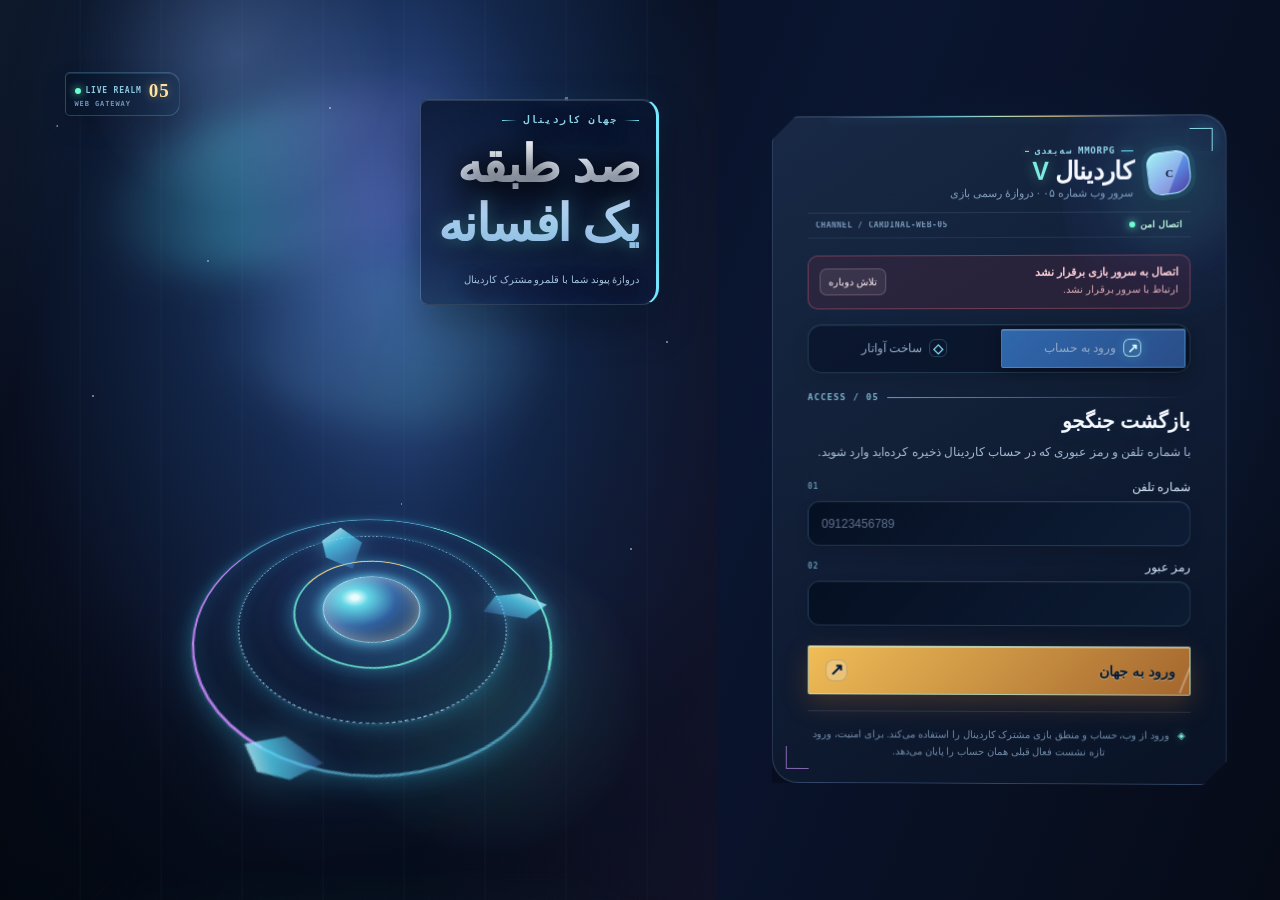
==== index.html @ d8f0a6a4 "Discarding is safe-zone only again; anime specular pass Behaviour, lib/Game.php: - dropItem(), dropM" ====
<!doctype html>
<html lang="fa" dir="rtl">
  <head>
    <meta charset="UTF-8" />
    <meta name="viewport" content="width=device-width, initial-scale=1, viewport-fit=cover" />
    <meta name="theme-color" content="#071426" />
    <meta http-equiv="Cache-Control" content="no-store, max-age=0, must-revalidate" />
    <meta http-equiv="Pragma" content="no-cache" />
    <meta name="description" content="نسخه وب سه‌بعدی کاردینال — سرور ۵" />
    <title>کاردینال | سرور ۵</title>
    <style>
      html, body, #root { width: 100%; min-height: 100%; margin: 0; }
      body { background: #060d1b; color: #eaf3ff; font-family: Tahoma, "Segoe UI", Arial, sans-serif; }
      .startup { position: relative; min-height: 100vh; display: grid; place-items: center; padding: 24px; box-sizing: border-box; overflow: hidden; background: radial-gradient(ellipse at 50% 30%, #22437c 0, #101f39 38%, #060d1b 78%); text-align: center; }
      .startup:before { content: ""; position: absolute; inset: -20%; background: radial-gradient(1px 1px at 12% 18%, #fff 99%, transparent), radial-gradient(1.5px 1.5px at 34% 32%, #d3deff 99%, transparent), radial-gradient(1px 1px at 58% 14%, #fff 99%, transparent), radial-gradient(2px 2px at 77% 24%, #dbe7ff 99%, transparent), radial-gradient(1px 1px at 88% 58%, #fff 99%, transparent), radial-gradient(1px 1px at 22% 66%, #fff 99%, transparent); opacity: .55; animation: startup-drift 22s ease-in-out infinite alternate; }
      .startup__card { position: relative; width: min(390px, 100%); padding: 32px 24px 26px; border: 1px solid rgba(150, 205, 255, .22); border-radius: 22px; background: linear-gradient(148deg, rgba(21, 39, 70, .88), rgba(9, 19, 37, .92)); box-shadow: 0 24px 60px rgba(0, 0, 0, .45), inset 0 1px rgba(255, 255, 255, .07); overflow: hidden; -webkit-backdrop-filter: blur(16px); backdrop-filter: blur(16px); }
      .startup__aura { position: absolute; inset: -60% -30% auto; height: 180px; background: radial-gradient(ellipse at 50% 0, rgba(111, 214, 255, .3), transparent 62%); pointer-events: none; }
      .startup__mark { position: relative; display: grid; width: 52px; height: 52px; place-items: center; margin: 0 auto 16px; border: 1px solid #f6d171; border-radius: 14px 14px 21px 14px; background: linear-gradient(135deg, #ffe6a4, #f6c568 42%, #a66b2c); color: #162035; font: bold 33px Georgia, serif; transform: rotate(-7deg); box-shadow: 0 0 26px rgba(246, 197, 104, .3), inset 0 1px rgba(255, 255, 255, .5); }
      .startup h1 { position: relative; margin: 0 0 8px; font-size: 23px; }
      .startup p { position: relative; margin: 0; color: #bdcde5; font-size: 13px; line-height: 1.9; }
      .startup small { position: relative; display: block; margin-top: 14px; color: #8394af; font-size: 11px; }
      .startup__retry { position: relative; display: inline-block; margin-top: 14px; padding: 8px 12px; border: 1px solid rgba(246, 209, 113, .42); border-radius: 9px; color: #ffe1a0; font: 700 11px Tahoma, "Segoe UI", Arial, sans-serif; text-decoration: none; }
      .startup__retry:hover { background: rgba(246, 197, 104, .13); }
      .startup__bar { position: relative; width: 178px; height: 3px; margin: 18px auto 0; border-radius: 99px; overflow: hidden; background: rgba(150, 205, 255, .14); }
      .startup__bar i { position: absolute; top: 0; bottom: 0; width: 42%; border-radius: inherit; background: linear-gradient(90deg, transparent, #6fd6ff, #f6c568, transparent); animation: startup-scan 1.5s ease-in-out infinite; }
      .startup__spin { width: 20px; height: 20px; margin: 16px auto 0; border: 2px solid rgba(255,255,255,.23); border-top-color: #f6d171; border-radius: 50%; animation: spin .8s linear infinite; }
      @keyframes spin { to { transform: rotate(360deg); } }
      @keyframes startup-scan { 0% { left: -45%; } 100% { left: 103%; } }
      @keyframes startup-drift { to { transform: translate3d(1.5%, -1.5%, 0) scale(1.05); } }
      @media (prefers-reduced-motion: reduce) { .startup:before, .startup__bar i { animation: none; } .startup__bar i { left: 0; width: 100%; } }
    </style>
    <script type="module" crossorigin src="./assets/index-KzRqBiO_.js"></script>
    <link rel="stylesheet" crossorigin href="./assets/index-nfuP9uMI.css">
    <script type="module">import.meta.url;import("_").catch(()=>1);(async function*(){})().next();if(location.protocol!="file:"){window.__vite_is_modern_browser=true}</script>
    <script type="module">!function(){if(window.__vite_is_modern_browser)return;console.warn("vite: loading legacy chunks, syntax error above and the same error below should be ignored");var e=document.getElementById("vite-legacy-polyfill"),n=document.createElement("script");n.src=e.src,n.onload=function(){System.import(document.getElementById('vite-legacy-entry').getAttribute('data-src'))},document.body.appendChild(n)}();</script>
  </head>
  <body>
    <div id="root">
      <main class="startup" aria-live="polite">
        <section class="startup__card">
          <div class="startup__aura" aria-hidden="true"></div>
          <div class="startup__mark">C</div>
          <h1>کاردینال · سرور ۵</h1>
          <p>در حال آماده‌سازی دروازه‌های جهان کاردینال…</p>
          <div class="startup__bar" aria-hidden="true"><i></i></div>
          <small id="startup-status">در حال بارگذاری رابط بازی…</small>
          <a class="startup__retry" href="./?reload=1">بارگذاری دوباره</a>
        </section>
      </main>
    </div>
    <noscript>
      <main class="startup"><section class="startup__card"><div class="startup__mark">C</div><h1>جاوااسکریپت غیرفعال است</h1><p>برای اجرای نسخه وب کاردینال، جاوااسکریپت مرورگر را فعال کنید.</p></section></main>
    </noscript>
    <script>
      // This stays independent of the React bundle. If a host/browser cache
      // points at a removed hashed asset, first try the release's stable
      // recovery entry. This avoids leaving the player on an endless startup
      // screen when a host has an incomplete/old hashed-asset cache.
      window.setTimeout(function () {
        var root = document.getElementById('root');
        var status = document.getElementById('startup-status');
        if (!root || !root.querySelector('.startup') || window.__cardinalRecoveryStarted) return;
        window.__cardinalRecoveryStarted = true;
        if (status) status.textContent = 'در حال بازیابی رابط بازی…';
        var recoveryVersion = Date.now();
        var recoveryCss = document.createElement('link');
        recoveryCss.rel = 'stylesheet';
        recoveryCss.href = './assets/cardinal-current.css?recovery=' + recoveryVersion;
        document.head.appendChild(recoveryCss);
        var recovery = document.createElement('script');
        recovery.type = 'module';
        recovery.src = './assets/cardinal-current-main.js?recovery=' + recoveryVersion;
        recovery.onerror = function () {
          if (status) status.textContent = 'رابط بازی بارگذاری نشد؛ پوشه assets و فایل .htaccess را با نسخه جدید جایگزین کنید.';
        };
        document.head.appendChild(recovery);
      }, 10000);
    </script>
    <script nomodule>!function(){var e=document,t=e.createElement("script");if(!("noModule"in t)&&"onbeforeload"in t){var n=!1;e.addEventListener("beforeload",(function(e){if(e.target===t)n=!0;else if(!e.target.hasAttribute("nomodule")||!n)return;e.preventDefault()}),!0),t.type="module",t.src=".",e.head.appendChild(t),t.remove()}}();</script>
    <script nomodule crossorigin id="vite-legacy-polyfill" src="./assets/polyfills-legacy-CkLuAc6e.js"></script>
    <script nomodule crossorigin id="vite-legacy-entry" data-src="./assets/index-legacy-4Cpk9NgT.js">System.import(document.getElementById('vite-legacy-entry').getAttribute('data-src'))</script>
  </body>
</html>
---- assets/index-nfuP9uMI.css ----
:root{color-scheme:dark;--ink: #eef4ff;--muted: #96a4bd;--faint: #64728d;--night: #080f1f;--navy: #101b2e;--panel: rgba(14, 25, 44, .93);--panel-solid: #111f36;--line: rgba(175, 201, 240, .13);--line-strong: rgba(184, 209, 255, .25);--gold: #f6c568;--gold-2: #ffdf94;--cyan: #77cdf9;--blue: #4686e8;--red: #fb7185;--green: #54dba8;--shadow: 0 25px 55px rgba(0, 0, 0, .38);font-family:Tahoma,Segoe UI,Arial,sans-serif}*{box-sizing:border-box}html,body,#root{width:100%;min-width:320px;min-height:100%;margin:0}body{min-height:100vh;background:var(--night);color:var(--ink);overflow:hidden}button,input{font:inherit}button{cursor:pointer;border:0;color:inherit}button:disabled{cursor:wait;opacity:.58}input{min-width:0;border:1px solid var(--line);border-radius:11px;background:rgba(1,7,18,.55);color:var(--ink);outline:none;padding:12px 13px;transition:border-color .2s,box-shadow .2s}input:focus{border-color:rgba(119,205,249,.8);box-shadow:0 0 0 3px rgba(66,145,238,.13)}input::placeholder{color:#61708b}::-webkit-scrollbar{width:8px;height:8px}::-webkit-scrollbar-track{background:rgba(0,0,0,.15)}::-webkit-scrollbar-thumb{border-radius:99px;background:rgba(188,207,242,.26)}.boot-screen{min-height:100vh;display:flex;align-items:center;justify-content:center;gap:14px;background:radial-gradient(circle at 50% 38%,#182d51 0,#0a1224 39%,#050a13);color:var(--muted)}.boot-screen .logo-mark{width:52px;height:52px}.spinner{display:inline-block;width:19px;height:19px;border:2px solid rgba(255,255,255,.24);border-top-color:var(--gold);border-radius:50%;animation:rotate .75s linear infinite;vertical-align:-4px}@keyframes rotate{to{transform:rotate(360deg)}}.auth-screen{min-height:100vh;display:grid;grid-template-columns:minmax(0,1.12fr) minmax(405px,.88fr);direction:ltr;background:#070e1d}.auth-world{overflow:hidden;position:relative;min-height:100vh;background:radial-gradient(ellipse at 56% 29%,#304e8a,#14294e 30%,#080f20 70%,#050911)}.auth-world:before{content:"";position:absolute;top:0;right:0;bottom:0;left:0;background:linear-gradient(90deg,transparent 51%,rgba(4,8,20,.22) 100%),linear-gradient(0deg,#070c18 0%,transparent 40%)}.auth-world__stars{position:absolute;top:0;right:0;bottom:0;left:0;opacity:.75;background-image:radial-gradient(1px 1px at 8% 14%,#fff 99%,transparent),radial-gradient(1.5px 1.5px at 29% 29%,#d3deff 99%,transparent),radial-gradient(1px 1px at 46% 12%,#fff 99%,transparent),radial-gradient(1px 1px at 63% 19%,#fff 99%,transparent),radial-gradient(2px 2px at 79% 11%,#dbe7ff 99%,transparent),radial-gradient(1px 1px at 93% 38%,#fff 99%,transparent),radial-gradient(1px 1px at 13% 44%,#fff 99%,transparent),radial-gradient(1px 1px at 88% 61%,#fff 99%,transparent),radial-gradient(1px 1px at 56% 56%,#fff 99%,transparent)}.auth-world__orb{position:absolute;border-radius:50%;filter:blur(2px);mix-blend-mode:screen;animation:drift 9s ease-in-out infinite alternate}.auth-world__orb--one{width:340px;height:340px;top:-115px;left:9%;background:radial-gradient(circle,rgba(139,180,255,.38),transparent 65%)}.auth-world__orb--two{width:330px;height:330px;bottom:4%;right:9%;background:radial-gradient(circle,rgba(85,234,194,.18),transparent 67%);animation-delay:-4s}@keyframes drift{to{transform:translate(24px,19px) scale(1.07)}}.auth-castle{position:absolute;width:min(700px,83%);height:390px;bottom:7%;left:50%;transform:translate(-50%);filter:drop-shadow(0 20px 32px rgba(0,0,0,.65))}.castle-wall{position:absolute;bottom:0;left:7%;width:86%;height:35%;border-radius:20px 20px 1px 1px;background:repeating-linear-gradient(90deg,#283b5e 0,#283b5e 44px,#1f3154 44px,#1f3154 47px),linear-gradient(#314768,#182844);clip-path:polygon(0 20%,7% 20%,7% 0,14% 0,14% 20%,28% 20%,28% 0,35% 0,35% 20%,48% 20%,48% 0,55% 0,55% 20%,69% 20%,69% 0,76% 0,76% 20%,91% 20%,91% 0,98% 0,98% 20%,100% 20%,100% 100%,0 100%)}.castle-wall:after{content:"";position:absolute;bottom:0;left:42%;width:16%;height:73%;border-radius:68px 68px 0 0;background:linear-gradient(90deg,#131f35,#40506d,#16253c);box-shadow:0 0 25px rgba(255,210,105,.22) inset}.castle-tower{position:absolute;bottom:21%;width:15%;background:linear-gradient(90deg,#1a2b48,#405474 52%,#172641)}.castle-tower:before{content:"";position:absolute;top:-80px;left:-18%;width:136%;height:106px;background:linear-gradient(120deg,transparent 50%,#1c2943 51%);clip-path:polygon(50% 0,100% 80%,100% 100%,0 100%,0 80%)}.castle-tower--left{left:0;height:51%}.castle-tower--right{right:0;height:56%}.castle-tower--main{width:24%;left:38%;height:75%;z-index:2}.castle-tower--main:before{top:-115px;height:140px}.auth-world__caption{direction:rtl;position:absolute;right:10%;top:12%;display:flex;flex-direction:column;gap:8px;text-shadow:0 4px 20px #000}.auth-world__caption span{color:#a9bce2;font-size:13px;letter-spacing:1px}.auth-world__caption strong{font-size:clamp(32px,4vw,58px);line-height:1.15;letter-spacing:-1.5px}.auth-card{direction:rtl;position:relative;align-self:center;justify-self:center;width:min(455px,calc(100% - 50px));max-height:calc(100vh - 42px);overflow:auto;padding:31px 35px 23px;border:1px solid rgba(181,205,251,.16);border-radius:26px;background:linear-gradient(145deg,rgba(23,37,63,.98),rgba(10,20,39,.99));box-shadow:-24px 26px 65px rgba(0,0,0,.32),inset 0 1px rgba(255,255,255,.06)}.auth-brand{display:flex;align-items:center;gap:14px;margin-bottom:23px}.logo-mark{flex:0 0 auto;display:grid;place-items:center;width:43px;height:43px;border:1px solid rgba(255,221,143,.66);border-radius:13px 13px 18px;background:linear-gradient(135deg,#f7d275,#a66d2c);box-shadow:0 0 0 4px rgba(246,197,104,.09),0 8px 22px rgba(0,0,0,.28);transform:rotate(-7deg)}.logo-mark span{font-family:Georgia,serif;font-size:30px;font-weight:700;color:#20233a;transform:rotate(7deg)}.auth-brand span,.auth-brand small{display:block;color:var(--muted);font-size:11px}.auth-brand h1{margin:1px 0;font-size:25px;letter-spacing:-.7px}.auth-brand h1 em{color:var(--gold);font-style:normal}.connection-banner{display:flex;align-items:center;justify-content:space-between;gap:10px;margin:0 0 15px;padding:10px 11px;border:1px solid rgba(251,113,133,.34);border-radius:10px;background:rgba(153,47,66,.16);color:#ffd1d9}.connection-banner strong,.connection-banner span{display:block}.connection-banner strong{margin-bottom:3px;font-size:11px}.connection-banner span{color:#e3afba;font-size:10px;line-height:1.55}.connection-banner button{flex:0 0 auto;padding:7px 8px;border:1px solid rgba(255,209,218,.23);border-radius:7px;background:rgba(255,255,255,.07);color:#fff0f3;font-size:10px}.preview-banner{margin:0 0 20px;padding:10px 12px;border:1px solid rgba(119,205,249,.25);border-radius:10px;background:rgba(54,145,205,.1);color:#b3dfff;font-size:12px;line-height:1.65}.auth-tabs{display:grid;grid-template-columns:1fr 1fr;gap:4px;padding:4px;margin-bottom:23px;border:1px solid var(--line);border-radius:12px;background:rgba(0,0,0,.16)}.auth-tab{padding:9px;border-radius:8px;background:transparent;color:var(--muted);font-size:13px;transition:.2s}.auth-tab--active{color:#fff;background:linear-gradient(135deg,#285b9b,#294a83);box-shadow:0 3px 12px rgba(0,0,0,.28)}.auth-form{display:flex;flex-direction:column;gap:13px}.auth-form h2{margin:0 0 -5px;font-size:20px}.auth-form>p{margin:0 0 3px;color:var(--muted);font-size:12px;line-height:1.8}.auth-form label,.stack-form label,.sheet label{display:flex;flex-direction:column;gap:7px;color:#cdd7eb;font-size:12px}.auth-form label small{color:var(--faint)}.choice-label{margin-bottom:-7px;color:#cdd7eb;font-size:12px}.segmented{display:grid;grid-template-columns:1fr 1fr;gap:7px}.segmented button{padding:10px;border:1px solid var(--line);border-radius:10px;background:rgba(5,12,27,.45);color:var(--muted);font-size:12px}.segmented button.selected{border-color:rgba(246,197,104,.68);background:rgba(246,197,104,.11);color:var(--gold-2)}.class-choices{display:grid;grid-template-columns:repeat(5,1fr);gap:7px}.class-choice{display:flex;min-height:63px;flex-direction:column;align-items:center;justify-content:center;gap:4px;border:1px solid var(--line);border-radius:11px;background:rgba(5,12,27,.45);color:var(--muted);transition:transform .15s,border-color .15s}.class-choice:hover{transform:translateY(-2px)}.class-choice span{font-size:20px}.class-choice small{font-size:10px}.class-choice--selected{border-color:rgba(246,197,104,.75);background:linear-gradient(145deg,rgba(229,174,67,.18),rgba(39,58,90,.35));color:var(--gold-2)}.auth-error{padding:10px 12px;border-radius:10px;background:rgba(190,45,67,.18);color:#ffb9c5;font-size:12px;line-height:1.6}.auth-submit{margin-top:4px;padding:13px;border-radius:12px;background:linear-gradient(135deg,#e6b34f,#a76830);box-shadow:0 9px 22px rgba(165,100,38,.25);color:#171624;font-weight:800;font-size:14px;transition:transform .15s,filter .15s}.auth-submit:hover{transform:translateY(-1px);filter:brightness(1.1)}.demo-link{width:100%;margin-top:13px;padding:8px;background:transparent;color:#9bd8ff;font-size:12px}.demo-link span{display:inline-block;margin-right:5px;transition:transform .2s}.demo-link:hover span{transform:translate(-4px)}.auth-footer{margin-top:16px;padding-top:14px;border-top:1px solid var(--line);color:#67738b;font-size:10px;text-align:center;line-height:1.7}.game-shell{direction:rtl;display:grid;grid-template-columns:minmax(0,1fr) 276px;grid-template-rows:70px calc(100vh - 70px);grid-template-rows:70px calc(100dvh - 70px);min-height:100vh;min-height:100dvh;overflow:hidden;background:#07101e}.topbar{z-index:25;grid-column:1 / -1;display:grid;grid-template-columns:276px 1fr 276px;align-items:center;min-width:0;padding:0 18px;border-bottom:1px solid rgba(192,212,245,.12);background:rgba(8,16,31,.92);box-shadow:0 3px 18px rgba(0,0,0,.18);backdrop-filter:blur(18px)}.brand{display:flex;align-items:center;gap:10px;justify-self:start;padding:0;background:transparent;text-align:right}.brand .logo-mark{width:34px;height:34px;border-radius:10px 10px 14px}.brand .logo-mark span{font-size:24px}.brand strong,.brand span{display:block}.brand strong{font-size:15px;letter-spacing:-.3px}.brand strong i{color:var(--gold);font-style:normal}.brand span{margin-top:2px;color:var(--faint);font-size:10px}.topbar-center{display:flex;align-items:center;justify-content:center;gap:7px}.location-chip,.floor-chip,.demo-chip{padding:6px 10px;border:1px solid rgba(96,220,166,.2);border-radius:99px;background:rgba(38,142,110,.13);color:#a8eed2;font-size:11px}.location-chip--wild{border-color:rgba(246,143,80,.25);background:rgba(166,72,31,.16);color:#ffbb84}.floor-chip{border-color:var(--line);background:rgba(68,100,150,.13);color:#c2d7f8}.demo-chip{border-color:rgba(246,197,104,.2);background:rgba(246,197,104,.1);color:var(--gold)}.topbar-actions{display:flex;align-items:center;justify-content:end;gap:9px}.coin-pill{display:flex;align-items:center;gap:6px;padding:8px 11px;border:1px solid rgba(246,197,104,.21);border-radius:10px;background:rgba(154,103,23,.12);color:var(--gold-2);font-size:13px;font-weight:700}.coin-pill span{color:var(--gold);font-size:17px}.coin-pill small{color:#bc913f;font-size:9px}.icon-button{display:grid;place-items:center;width:33px;height:33px;border:1px solid var(--line);border-radius:10px;background:rgba(87,111,150,.1);color:#dbe8fb;font-size:23px;line-height:1;transition:.2s}.icon-button:hover{border-color:rgba(246,197,104,.45);background:rgba(246,197,104,.11)}.icon-button--top{font-size:15px}.logout{padding:7px 8px;border-radius:8px;background:transparent;color:#8693ad;font-size:11px}.logout:hover{color:#f2a0ae}.sidebar{grid-column:2;grid-row:2;z-index:10;display:flex;min-height:0;flex-direction:column;border-left:1px solid rgba(192,212,245,.11);background:linear-gradient(180deg,rgba(13,26,47,.98),rgba(8,17,32,.984));box-shadow:-12px 0 25px rgba(0,0,0,.1)}.player-card{display:flex;align-items:center;gap:10px;padding:18px 17px 13px}.player-avatar{display:grid;place-items:center;width:37px;height:37px;border:1px solid rgba(246,197,104,.38);border-radius:50%;background:radial-gradient(circle at 35% 30%,#425889,#1b2a45);box-shadow:0 0 17px rgba(246,197,104,.12);font-size:19px}.player-card b,.player-card span{display:block;max-width:175px;overflow:hidden;text-overflow:ellipsis;white-space:nowrap}.player-card b{color:#eef4ff;font-size:13px}.player-card span{margin-top:4px;color:var(--muted);font-size:10px}.sidebar-close{display:none}.xp-wrap{padding:0 17px 14px;border-bottom:1px solid var(--line)}.xp-wrap>div:first-child{display:flex;justify-content:space-between;margin-bottom:7px;color:var(--muted);font-size:10px}.xp-wrap b{color:#9ec8ff;font-weight:400}.progress{position:relative;height:6px;overflow:hidden;border-radius:99px;background:rgba(168,191,235,.13)}.progress i{position:absolute;top:0;right:0;bottom:0;border-radius:inherit;background:linear-gradient(90deg,#5b86e8,#8cd6ff);box-shadow:0 0 9px rgba(106,181,255,.75)}.side-nav{display:flex;flex:1;flex-direction:column;gap:3px;min-height:0;padding:11px 9px;overflow-y:auto}.nav-item{display:flex;align-items:center;gap:10px;width:100%;padding:9px 11px;border:1px solid transparent;border-radius:9px;background:transparent;color:#9fadc5;text-align:right;font-size:12px;transition:.18s}.nav-item:hover{background:rgba(105,142,201,.09);color:#dceaff}.nav-item--active{border-color:rgba(118,177,249,.18);background:linear-gradient(90deg,rgba(64,118,196,.27),rgba(42,79,133,.13));color:#eef7ff;box-shadow:inset -2px 0 #76c4f5}.nav-item>span{width:20px;font-size:17px;text-align:center}.sidebar-bottom{display:grid;grid-template-columns:1fr 1fr;gap:6px;padding:10px;border-top:1px solid var(--line)}.action-button{min-height:37px;padding:7px 6px;border:1px solid rgba(115,160,229,.23);border-radius:9px;background:rgba(44,78,134,.24);color:#cfe3ff;font-size:10px;transition:.18s}.action-button:hover{transform:translateY(-1px);background:rgba(55,98,165,.43)}.action-button--travel{border-color:rgba(101,217,181,.22);background:rgba(24,128,93,.16);color:#b6f1d9}.action-button--hunt{border-color:rgba(248,159,87,.32);background:rgba(167,76,28,.24);color:#ffd2a5}.action-button--boss{border-color:rgba(237,97,135,.32);background:rgba(145,42,70,.24);color:#ffc0cf}.world{grid-column:1;grid-row:2;position:relative;min-width:0;min-height:0;overflow:hidden}.world-loading,.webgl-fallback{position:absolute;top:0;right:0;bottom:0;left:0;display:flex;align-items:center;justify-content:center;gap:11px;background:radial-gradient(circle at 54% 39%,#233d6a,#081222 64%,#050a13);color:#b9cbe7;font-size:12px}.webgl-fallback{flex-direction:column;gap:7px;padding:25px;text-align:center}.webgl-fallback>span{color:var(--gold);font-size:42px}.webgl-fallback b{color:#e9f2ff;font-size:14px}.webgl-fallback small{color:#a5b6cf;font-size:11px}.world canvas{display:block;width:100%!important;height:100%!important;touch-action:none}.world:after{content:"";position:absolute;inset:auto 0 0;height:19%;pointer-events:none;background:linear-gradient(0deg,rgba(2,8,18,.54),transparent)}.avatar-label{padding:3px 8px;border:1px solid rgba(187,220,255,.25);border-radius:99px;background:rgba(6,14,28,.75);color:#cfe4ff;font-family:Tahoma,sans-serif;font-size:10px;box-shadow:0 3px 10px rgba(0,0,0,.3)}.avatar-label--self{border-color:rgba(246,197,104,.45);color:#ffe19c}.world-sign{padding:5px 10px;border:1px solid rgba(246,197,104,.43);border-radius:5px;background:rgba(22,31,50,.75);color:#f8d47d;font-family:Tahoma,sans-serif;font-size:11px;box-shadow:0 3px 13px rgba(0,0,0,.35)}.world-sign--danger{border-color:rgba(105,205,167,.42);color:#b9f3d9}.world-hud{position:absolute;top:16px;right:19px;left:19px;z-index:2;display:flex;justify-content:space-between;pointer-events:none}.world-hud__hint,.world-hud__status{display:flex;align-items:center;gap:5px;padding:7px 10px;border:1px solid rgba(204,225,255,.15);border-radius:10px;background:rgba(7,17,32,.48);color:#a8b7d0;font-size:10px;backdrop-filter:blur(8px)}.world-hud kbd{display:inline-grid;min-width:17px;place-items:center;padding:2px;border:1px solid rgba(204,225,255,.24);border-bottom-color:rgba(204,225,255,.43);border-radius:3px;background:rgba(255,255,255,.06);color:#e5effe;font-family:inherit;font-size:9px}.world-hud__status b{color:#ffd778;font-size:13px}.world-hud__status i{color:#eab64f;font-size:13px;font-style:normal}.world-caption{position:absolute;right:23px;bottom:22px;z-index:3;display:flex;flex-direction:column;padding-right:12px;border-right:2px solid var(--gold);text-shadow:0 2px 12px #000;pointer-events:none}.world-caption span{color:#b6c6e0;font-size:10px}.world-caption b{margin:3px 0;color:#fff4cf;font-size:21px}.world-caption small{color:#98a8c1;font-size:10px}.mobile-menu,.mobile-nav,.touch-controls{display:none}.panel-layer{position:fixed;z-index:20;top:70px;right:0;bottom:0;left:0;pointer-events:none}.panel-layer__backdrop{position:absolute;top:0;right:0;bottom:0;left:0;background:rgba(3,8,17,.22);pointer-events:auto}.game-panel{position:absolute;z-index:1;top:18px;right:296px;bottom:18px;display:flex;width:min(480px,calc(100vw - 334px));flex-direction:column;overflow:hidden;border:1px solid rgba(189,216,255,.18);border-radius:19px;background:linear-gradient(155deg,rgba(23,39,67,.97),rgba(10,21,39,.97));box-shadow:var(--shadow),inset 0 1px rgba(255,255,255,.06);pointer-events:auto;backdrop-filter:blur(17px)}.panel-header{display:flex;align-items:center;justify-content:space-between;flex:0 0 auto;padding:18px 20px 15px;border-bottom:1px solid var(--line)}.panel-heading{display:flex;align-items:center;gap:10px}.panel-icon{display:grid;place-items:center;width:37px;height:37px;border:1px solid rgba(246,197,104,.28);border-radius:11px;background:rgba(246,197,104,.09);font-size:19px}.eyebrow{display:block;color:#7e90ad;font-size:10px;letter-spacing:.25px}.panel-heading h2{margin:2px 0 0;font-size:18px;letter-spacing:-.5px}.panel-content{flex:1;min-height:0;padding:18px 20px 23px;overflow-y:auto}.panel-loading{display:flex;align-items:center;justify-content:center;gap:10px;min-height:190px;color:var(--muted);font-size:12px;text-align:center}.panel-error,.empty-state{display:flex;align-items:center;min-height:130px;flex-direction:column;justify-content:center;gap:9px;padding:20px;border:1px dashed rgba(170,197,240,.22);border-radius:13px;color:#9eacc3;font-size:12px;line-height:1.8;text-align:center}.panel-error{border-color:rgba(251,113,133,.3);color:#ffc3ce}.button{display:inline-flex;align-items:center;justify-content:center;min-height:34px;padding:7px 12px;border:1px solid transparent;border-radius:9px;background:linear-gradient(135deg,#3978d0,#28579a);color:#f7fbff;font-size:11px;font-weight:700;white-space:nowrap;box-shadow:0 5px 12px rgba(4,12,30,.22);transition:transform .16s,filter .16s,border-color .16s}.button:hover:not(:disabled){transform:translateY(-1px);filter:brightness(1.12)}.button--gold{background:linear-gradient(135deg,#e8b54d,#9e622c);color:#1d1a1f}.button--danger{border-color:rgba(252,126,145,.18);background:linear-gradient(135deg,#c24b62,#852b45);color:#fff0f3}.button--ghost{border-color:rgba(155,191,244,.22);background:rgba(69,108,169,.13);color:#cfe2ff;box-shadow:none}.button--wide{width:100%;margin-top:12px;min-height:40px}.button-row{display:flex;flex-wrap:wrap;gap:8px;margin-top:13px}.value-row{display:flex;align-items:center;justify-content:space-between;gap:13px;padding:8px 0;border-bottom:1px solid rgba(183,209,249,.08);color:var(--muted);font-size:11px}.value-row:last-child{border-bottom:0}.value-row b{color:#e9f1ff;font-size:12px}.text-gold{color:var(--gold)!important}.stat-grid{display:grid;grid-template-columns:1fr 1fr;gap:0 17px;margin:15px 0;padding:2px 13px;border:1px solid var(--line);border-radius:12px;background:rgba(4,11,24,.22)}.hero-card{display:flex;align-items:center;gap:13px;padding:15px;border:1px solid rgba(138,185,247,.2);border-radius:14px;background:linear-gradient(125deg,rgba(56,88,143,.31),rgba(33,47,79,.3))}.avatar-crest{display:grid;place-items:center;width:56px;height:56px;border:1px solid rgba(246,197,104,.52);border-radius:15px 15px 24px;background:radial-gradient(circle at 30% 25%,#4f70a6,#1a2b48);box-shadow:inset 0 0 22px rgba(247,205,110,.16);font-size:27px}.hero-card h3{margin:0 0 4px;font-size:17px}.hero-card p{margin:0 0 7px;color:#a5b5ce;font-size:11px}.status-pill{display:inline-block;padding:3px 7px;border-radius:99px;font-size:9px}.status-pill--white{background:rgba(233,244,255,.12);color:#d7edff}.level-card{margin:14px 0}.level-heading{display:flex;justify-content:space-between;margin-bottom:7px;color:#b6c8e5;font-size:11px}.level-heading span:first-child{color:#f5d17d;font-weight:700}.lore-card,.muted-card{display:flex;gap:10px;padding:13px;border:1px solid var(--line);border-radius:12px;background:rgba(3,10,22,.22)}.lore-card>span{font-size:19px}.lore-card h3{margin:0 0 4px;color:#dce9ff;font-size:12px}.lore-card p{margin:0 0 6px;color:#afbed5;font-size:11px;line-height:1.8}.lore-card small{color:#e4be70;font-size:10px;line-height:1.7}.muted-card{display:block;margin-top:14px}.tabs{display:flex;gap:4px;margin:14px 0;padding:4px;overflow-x:auto;border:1px solid var(--line);border-radius:10px;background:rgba(1,7,18,.21)}.tab{flex:1;min-width:max-content;padding:7px 9px;border-radius:7px;background:transparent;color:#8798b2;font-size:10px}.tab--active{background:rgba(75,133,216,.3);color:#edf7ff;box-shadow:0 3px 8px rgba(0,0,0,.2)}.tabs--four .tab{min-width:auto;padding-inline:6px}.bag-summary,.shop-intro,.workshop-banner{display:flex;align-items:center;gap:10px;padding:12px;border:1px solid rgba(246,197,104,.17);border-radius:12px;background:rgba(115,82,23,.1)}.bag-summary>div:first-child{display:flex;min-width:92px;flex-direction:column}.bag-summary span,.shop-intro span{color:#b7a77f;font-size:10px}.bag-summary b{margin-top:3px;color:var(--gold-2);font-size:15px}.bag-summary b small{color:#a89670;font-size:10px}.progress--thin{flex:1}.bag-summary .button{margin-right:auto}.item-list{display:flex;flex-direction:column;gap:8px}.inventory-row,.member-row{display:flex;align-items:center;gap:10px;padding:11px;border:1px solid var(--line);border-radius:12px;background:rgba(2,9,21,.21)}.item-glyph{display:grid;width:33px;height:33px;place-items:center;border-radius:9px;background:rgba(78,129,198,.17);font-size:17px}.item-info{min-width:0;flex:1}.item-info h4{margin:0;overflow:hidden;color:#e6f0ff;font-size:12px;text-overflow:ellipsis;white-space:nowrap}.item-info h4 em{margin-right:4px;color:#90e5c8;font-size:9px;font-style:normal}.item-info p{margin:4px 0 2px;overflow:hidden;color:#94a5bd;font-size:10px;text-overflow:ellipsis;white-space:nowrap}.item-info small{color:#71839e;font-size:10px}.row-actions{display:flex;flex-wrap:wrap;justify-content:end;gap:5px}.row-actions .button{min-height:29px;padding:5px 7px;font-size:9px}.sheet{position:fixed;z-index:50;top:0;right:0;bottom:0;left:0;display:grid;align-items:end;justify-items:center;direction:rtl}.sheet__backdrop{position:absolute;top:0;right:0;bottom:0;left:0;background:rgba(2,7,15,.58);backdrop-filter:blur(2px)}.sheet__body{position:relative;z-index:1;display:flex;width:min(430px,calc(100vw - 24px));flex-direction:column;gap:13px;padding:12px 19px 22px;border:1px solid rgba(194,216,251,.22);border-bottom:0;border-radius:19px 19px 0 0;background:linear-gradient(145deg,#1c2c49,#0e1c33);box-shadow:0 -16px 42px rgba(0,0,0,.38)}.sheet__grip{align-self:center;width:35px;height:4px;border-radius:9px;background:rgba(210,225,255,.28)}.sheet__body h3{margin:2px 0 0;font-size:16px}.sheet__body p{margin:-4px 0 2px;color:var(--muted);font-size:11px}.sheet .button-row{justify-content:end}.form-error{color:#ffb9c5;font-size:11px;line-height:1.5}.shop-intro{justify-content:space-between}.shop-intro b{color:var(--gold-2);font-size:12px}.equipment-slot{display:grid;grid-template-columns:39px minmax(0,1fr);gap:10px;align-items:start;margin-bottom:9px;padding:12px;border:1px solid var(--line);border-radius:12px;background:linear-gradient(145deg,rgba(66,101,158,.17),rgba(2,9,20,.18))}.equipment-slot__icon{display:grid;width:37px;height:37px;place-items:center;border:1px solid rgba(246,197,104,.22);border-radius:10px;background:rgba(246,197,104,.08);font-size:18px}.equipment-slot>div:nth-child(2)>span{color:#8ca0be;font-size:10px}.equipment-slot h3{margin:3px 0;overflow:hidden;color:#e8f1ff;font-size:12px;text-overflow:ellipsis;white-space:nowrap}.equipment-slot small{color:#d8b967;font-size:9px}.slot-picker{grid-column:1 / -1;display:flex;flex-wrap:wrap;gap:5px;padding-top:2px}.slot-picker .button{max-width:100%;min-height:27px;overflow:hidden;padding:5px 7px;text-overflow:ellipsis;font-size:9px}.product-grid{display:grid;grid-template-columns:1fr 1fr;gap:9px}.product-card{display:flex;min-height:178px;flex-direction:column;padding:12px;border:1px solid var(--line);border-radius:12px;background:linear-gradient(155deg,rgba(63,95,146,.17),rgba(2,8,19,.2))}.product-card__icon{font-size:24px}.product-card h3{margin:8px 0 4px;color:#eaf1ff;font-size:12px}.product-card p{flex:1;margin:0;color:#98a7bf;font-size:10px;line-height:1.65}.product-card footer{display:flex;align-items:center;justify-content:space-between;gap:6px;margin-top:9px}.product-card footer b{color:var(--gold);font-size:11px}.product-card footer .button{min-height:28px;padding:5px 8px;font-size:9px}.product-card--crafted{border-color:rgba(246,197,104,.18)}.section-title{display:flex;align-items:center;justify-content:space-between}.section-title h3{margin:3px 0 0;font-size:14px}.minor-title{margin:18px 0 8px;color:#b9c8de;font-size:12px}.quest-card{display:flex;gap:11px;align-items:center;margin-top:8px;padding:11px;border:1px solid rgba(115,160,229,.18);border-radius:12px;background:rgba(47,77,126,.13)}.quest-card__icon{font-size:22px}.quest-card>div:nth-child(2){flex:1}.quest-card small{color:#879ab8;font-size:9px}.quest-card h3{margin:3px 0;color:#e2edff;font-size:12px}.quest-card p{margin:0 0 5px;color:#b0c0d6;font-size:10px}.quest-rewards{display:flex;gap:8px;color:#edc76e;font-size:9px}.deadline{display:block;margin-top:5px}.job-banner,.guild-banner,.account-card,.danger-callout{display:flex;gap:12px;padding:14px;border:1px solid rgba(114,166,233,.2);border-radius:13px;background:linear-gradient(130deg,rgba(47,86,146,.28),rgba(16,30,54,.18))}.job-banner>span,.guild-banner>span,.account-card>span{font-size:31px}.job-banner h3,.guild-banner h3,.account-card h3{margin:0 0 5px;color:#edf4ff;font-size:15px}.job-banner p,.guild-banner p,.account-card p{margin:0;color:#a2b4cf;font-size:11px;line-height:1.8}.guild-banner{margin-bottom:13px}.guild-banner small,.guild-banner em{color:#8ba6cd;font-size:10px;font-style:normal}.member-list{display:flex;flex-direction:column;gap:6px}.member-row>span{font-size:17px}.member-row>div:nth-child(2){display:flex;flex:1;min-width:0;flex-direction:column;gap:3px}.member-row b{overflow:hidden;color:#dce8fc;font-size:12px;text-overflow:ellipsis;white-space:nowrap}.member-row small,.member-row em{color:#8498b7;font-size:10px;font-style:normal}.member-row em{margin-right:auto}.party-code{display:flex;flex-direction:column;align-items:center;gap:3px;padding:18px;border:1px dashed rgba(246,197,104,.42);border-radius:13px;background:rgba(132,88,24,.1);text-align:center}.party-code span{color:#bca36f;font-size:10px}.party-code b{direction:ltr;color:#fd8;font-size:27px;letter-spacing:3px}.party-code small{color:#92a4bd;font-size:10px}.inline-form{display:flex;gap:7px;margin-top:10px}.inline-form input{flex:1}.divider-label{margin:14px 0 -2px;color:#70819c;font-size:11px;text-align:center}.inline-notice{margin:11px 0;padding:10px;border:1px solid rgba(113,203,165,.23);border-radius:9px;background:rgba(29,122,87,.12);color:#bbefd8;font-size:10px;line-height:1.7}.boss-card{position:relative;overflow:hidden;padding:16px;border:1px solid rgba(237,97,135,.28);border-radius:14px;background:radial-gradient(circle at 82% 25%,rgba(208,58,94,.2),transparent 34%),linear-gradient(145deg,rgba(97,30,50,.43),rgba(24,29,51,.45))}.boss-card__art{position:absolute;top:-8px;left:12px;opacity:.35;font-size:86px;transform:rotate(-12deg)}.boss-card>*:not(.boss-card__art){position:relative}.boss-card span{color:#f7b2be;font-size:10px}.boss-card h3{margin:3px 0 6px;color:#ffe2e6;font-size:20px}.boss-card p{max-width:72%;margin:0;color:#c6b2c2;font-size:11px;line-height:1.8}.boss-card small{display:block;max-width:76%;margin-top:9px;color:#f4c5ca;font-size:10px;line-height:1.7}.spy-data{max-width:75%;margin-top:9px}.battle-compare{display:grid;grid-template-columns:1fr auto 1fr;align-items:center;gap:9px;margin:14px 0;padding:11px;border:1px solid var(--line);border-radius:11px;background:rgba(3,9,20,.25);text-align:center}.battle-compare div{display:flex;flex-direction:column;gap:4px}.battle-compare span{color:#8ea0ba;font-size:10px}.battle-compare b{color:#e7effe;font-size:14px}.battle-compare>span{color:#f18398;font-weight:800;font-size:12px}.danger-callout{border-color:rgba(251,113,133,.27);background:rgba(124,38,58,.2)}.danger-callout>span{font-size:24px}.danger-callout h3{margin:0 0 4px;color:#ffd7df;font-size:14px}.danger-callout p{margin:0;color:#d9aeb7;font-size:11px;line-height:1.75}.stack-form{display:flex;flex-direction:column;gap:11px}.portal-illustration{display:grid;place-items:center;height:102px;margin-bottom:7px;border:1px solid rgba(101,190,255,.35);border-radius:50%;background:radial-gradient(circle,rgba(78,178,255,.38),rgba(38,83,162,.23) 43%,transparent 70%);color:#c9edff;font-size:52px;text-shadow:0 0 25px #53b8ff;animation:pulse 2.6s ease-in-out infinite}.centered-copy{margin:0 0 15px;color:#aab9d0;font-size:11px;line-height:1.85;text-align:center}.cost-line{display:flex;justify-content:space-between;padding:9px 0;border-bottom:1px solid var(--line);color:var(--muted);font-size:11px}.cost-line b{color:var(--gold)}.social-card{margin-bottom:10px;padding:13px;border:1px solid var(--line);border-radius:13px;background:rgba(4,11,23,.22)}.social-card__head{display:flex;align-items:center;gap:9px}.social-card__head>span{font-size:23px}.social-card__head small{color:#7f94b5;font-size:10px}.social-card__head h3{margin:2px 0 0;color:#dfebfd;font-size:14px}.social-card p{margin:11px 0;color:#a5b5ca;font-size:11px;line-height:1.75}.workshop-banner{border-color:rgba(246,197,104,.22);background:rgba(127,72,27,.14)}.workshop-banner>span{font-size:26px}.workshop-banner>div{flex:1}.workshop-banner h3{margin:0 0 4px;color:#ffe09a;font-size:14px}.workshop-banner p{margin:0;color:#c0ab7e;font-size:10px}.craft-row{display:flex;justify-content:space-between;gap:10px;padding:12px;border:1px solid var(--line);border-radius:12px;background:rgba(3,10,23,.2)}.craft-row>div{min-width:0}.craft-row h3{margin:0;color:#e7effd;font-size:12px}.craft-row p{margin:5px 0;color:#9eb0cb;font-size:10px}.craft-row small{color:#d0aa5f;font-size:9px;line-height:1.65}.craft-row aside{display:flex;align-items:end;flex-direction:column;gap:8px;white-space:nowrap}.craft-row aside small{color:#a4b6d1}.noble-card{display:flex;gap:13px;padding:16px;border:1px solid rgba(246,197,104,.24);border-radius:14px;background:radial-gradient(circle at 75% 20%,rgba(246,197,104,.17),transparent 38%),rgba(116,79,22,.13)}.noble-card--active{border-color:rgba(246,197,104,.55)}.noble-card>span{font-size:33px}.noble-card small{color:#d8b86e;font-size:10px}.noble-card h3{margin:4px 0;color:#ffe8aa;font-size:15px}.noble-card p{margin:0;color:#c4b58e;font-size:10px}.benefit-list{margin:14px 0;padding:0;list-style:none}.benefit-list li{position:relative;margin:7px 0;padding-right:18px;color:#bdc8d9;font-size:11px;line-height:1.7}.benefit-list li:before{content:"✦";position:absolute;right:0;color:var(--gold)}.leaderboard-title{margin:2px 0 10px;color:#d9e7fc;font-size:14px}.leaderboard-list{display:flex;flex-direction:column;gap:7px;margin:0;padding:0;list-style:none}.leaderboard-list li{display:flex;align-items:center;gap:10px;padding:10px;border:1px solid var(--line);border-radius:10px;background:rgba(3,10,22,.2)}.rank{display:grid;width:26px;height:26px;place-items:center;border-radius:8px;background:rgba(125,153,196,.16);color:#bcd4fb;font-size:11px}.rank--1{background:rgba(246,197,104,.22);color:#ffe49b}.rank--2{background:rgba(200,214,235,.18);color:#e3edff}.rank--3{background:rgba(202,129,73,.2);color:#ffc98f}.leaderboard-list div{display:flex;flex-direction:column;gap:3px}.leaderboard-list b{color:#e3ecfa;font-size:12px}.leaderboard-list small{color:#8fa1ba;font-size:10px}.account-card{margin-bottom:14px}.account-card>div{min-width:0}.account-card small{display:block;margin-top:8px;color:#7e91af;font-size:10px}.account-actions{display:grid;grid-template-columns:1fr 1fr;gap:7px}.account-actions .button:last-child{grid-column:1 / -1}.warning-copy{color:#ffbdc8!important}.guide section{padding:13px 0;border-bottom:1px solid var(--line)}.guide section:first-child{padding-top:0}.guide h3{margin:0 0 7px;color:#deebff;font-size:14px}.guide p{margin:0;color:#aebdd2;font-size:11px;line-height:2}.toast-stack{position:fixed;z-index:80;left:18px;bottom:19px;display:flex;width:min(365px,calc(100vw - 36px));flex-direction:column-reverse;gap:8px;pointer-events:none}.toast{position:relative;display:flex;gap:8px;padding:12px 31px 12px 13px;border:1px solid var(--line-strong);border-radius:12px;background:rgba(13,28,50,.95);box-shadow:0 12px 30px rgba(0,0,0,.38);backdrop-filter:blur(14px);pointer-events:auto;animation:toast-in .28s ease-out}.toast:before{content:"";position:absolute;top:11px;right:0;bottom:11px;width:3px;border-radius:4px 0 0 4px;background:var(--cyan)}.toast--success:before{background:var(--green)}.toast--danger:before{background:var(--red)}.toast--warning:before{background:var(--gold)}.toast>button{position:absolute;top:5px;left:6px;background:transparent;color:#8da0be;font-size:17px}.toast small{color:#91a7c7;font-size:9px}.toast h4{margin:2px 0 4px;color:#f0f6ff;font-size:12px}.toast p{margin:0;color:#b6c5db;font-size:10px;line-height:1.65}.toast-rewards{display:flex;flex-wrap:wrap;gap:5px;margin-top:7px}.toast-rewards span{padding:3px 5px;border-radius:5px;background:rgba(246,197,104,.13);color:#f5d482;font-size:9px}@keyframes toast-in{0%{opacity:0;transform:translate(-14px)}to{opacity:1;transform:none}}@keyframes pulse{50%{transform:scale(1.035);filter:brightness(1.16)}}@media (max-width: 980px){.game-shell{grid-template-columns:minmax(0,1fr) 240px}.topbar{grid-template-columns:235px 1fr 235px}.game-panel{right:260px;width:min(460px,calc(100vw - 283px))}.sidebar-bottom{grid-template-columns:1fr}.auth-screen{grid-template-columns:1fr minmax(380px,.9fr)}.auth-world__caption{right:8%}.auth-card{width:min(425px,calc(100% - 32px));padding-inline:25px}}@media (max-width: 760px){body{overflow:hidden}.auth-screen{display:block;overflow-y:auto;background:#091223}.auth-world{min-height:225px;height:30vh}.auth-castle{width:410px;height:212px;bottom:-21px}.castle-tower--main:before{top:-62px;height:80px}.castle-tower:before{top:-47px;height:67px}.auth-world__caption{top:26px;right:25px}.auth-world__caption strong{font-size:28px}.auth-card{width:calc(100% - 24px);max-height:none;margin:-20px auto 25px;padding:25px 20px 18px}.game-shell{display:block;min-height:100vh;min-height:100dvh;padding-top:calc(60px + env(safe-area-inset-top));padding-bottom:calc(61px + env(safe-area-inset-bottom))}.topbar{position:fixed;z-index:30;top:0;right:0;left:0;display:flex;height:calc(60px + env(safe-area-inset-top));padding:env(safe-area-inset-top) 12px 0;justify-content:space-between}.brand .logo-mark{width:31px;height:31px}.brand strong{font-size:13px}.brand span{font-size:9px}.topbar-center{display:none}.topbar-actions{gap:5px}.coin-pill{padding:6px 8px;border-radius:8px;font-size:11px}.coin-pill span{font-size:14px}.icon-button--top,.logout{display:none}.sidebar{position:fixed;z-index:60;top:0;right:0;bottom:0;width:min(286px,84vw);transform:translate(105%);transition:transform .25s ease;box-shadow:-20px 0 50px rgba(0,0,0,.45);pointer-events:none;visibility:hidden}.sidebar--open{transform:none;pointer-events:auto;visibility:visible}.sidebar:after{content:"";position:fixed;z-index:-1;top:0;right:100%;width:100vw;height:100vh;background:rgba(0,0,0,.35)}.sidebar-close{display:block;margin-right:auto;background:transparent;color:#9eadc5;font-size:23px}.side-nav{padding-bottom:10px}.sidebar-bottom{grid-template-columns:1fr 1fr}.world{width:100%;height:calc(100vh - 121px - env(safe-area-inset-top) - env(safe-area-inset-bottom));height:calc(100dvh - 121px - env(safe-area-inset-top) - env(safe-area-inset-bottom))}.world-hud{top:10px;right:10px;left:10px}.world-hud__hint{display:none}.world-caption{right:14px;bottom:14px}.world-caption b{font-size:17px}.mobile-menu{position:absolute;z-index:6;top:9px;right:10px;display:grid;width:35px;height:35px;place-items:center;border:1px solid rgba(207,224,255,.18);border-radius:9px;background:rgba(8,19,36,.56);color:#d3e6ff;font-size:19px}.touch-controls{position:absolute;z-index:7;bottom:13px;left:max(12px,env(safe-area-inset-left));display:grid;width:144px;grid-template-columns:repeat(3,44px);grid-template-rows:15px 44px 44px;gap:4px;direction:ltr;opacity:.94;touch-action:none}.touch-controls__label{grid-column:1 / -1;align-self:center;color:rgba(224,239,255,.72);font-size:9px;letter-spacing:.4px;text-align:center}.touch-controls button{display:grid;width:44px;height:44px;place-items:center;border:1px solid rgba(204,225,255,.25);border-radius:12px;background:rgba(7,19,36,.62);box-shadow:0 5px 14px rgba(0,0,0,.22);color:#d9ebff;font-size:15px;-webkit-tap-highlight-color:transparent}.touch-controls button:active{border-color:rgba(246,197,104,.65);background:rgba(166,112,35,.48);color:#ffe2a2;transform:scale(.94)}.touch-controls button:nth-of-type(1){grid-column:2;grid-row:2}.touch-controls button:nth-of-type(2){grid-column:3;grid-row:3}.touch-controls button:nth-of-type(3){grid-column:2;grid-row:3}.touch-controls button:nth-of-type(4){grid-column:1;grid-row:3}.mobile-nav{position:fixed;z-index:31;right:0;bottom:0;left:0;display:grid;height:calc(61px + env(safe-area-inset-bottom));padding-bottom:env(safe-area-inset-bottom);grid-template-columns:repeat(5,1fr);border-top:1px solid rgba(182,206,246,.15);background:rgba(9,19,35,.97);box-shadow:0 -5px 22px rgba(0,0,0,.27);backdrop-filter:blur(15px)}.mobile-nav button{display:flex;align-items:center;justify-content:center;gap:2px;flex-direction:column;background:transparent;color:#9db0cd;font-size:16px}.mobile-nav button span{font-size:8px}.mobile-nav__main{margin:-14px 3px 5px;border:1px solid rgba(246,197,104,.52)!important;border-radius:16px 16px 10px 10px;background:linear-gradient(150deg,#ddac50,#84542c)!important;box-shadow:0 -5px 16px rgba(185,125,46,.25);color:#17182a!important}.panel-layer{top:60px;right:0;bottom:61px;left:0}.game-panel{top:auto;right:0;bottom:0;width:100%;max-height:min(82vh,720px);border-bottom:0;border-radius:19px 19px 0 0}.panel-header{padding:14px 17px 12px}.panel-content{padding:14px 16px 20px}.panel-layer__backdrop{background:rgba(2,7,15,.5)}.toast-stack{bottom:70px;left:10px;width:min(360px,calc(100vw - 20px))}.product-grid{grid-template-columns:1fr 1fr}.auth-footer{margin-bottom:0}}@media (max-width: 390px){.product-grid{grid-template-columns:1fr}.class-choices{gap:4px}.class-choice{min-height:54px}.class-choice small{font-size:8px}.panel-content{padding-inline:12px}.stat-grid{gap:0 10px;padding-inline:9px}.world-hud__status{margin-right:43px}.sidebar-bottom{grid-template-columns:1fr}}:root{--violet: #b993ff;--teal: #62e6bd;--glass: rgba(10, 21, 42, .72);--rim: rgba(226, 238, 255, .2)}html{background:#050b19;overscroll-behavior:none}body{background:radial-gradient(circle at 72% -10%,#1e3d70 0,transparent 31%),#050b19;text-rendering:optimizeLegibility}button{-webkit-tap-highlight-color:transparent}.game-shell{background:radial-gradient(circle at 68% 0%,rgba(52,103,182,.16),transparent 32%),#06101f}.topbar{border-bottom-color:rgba(219,232,255,.16);background:linear-gradient(100deg,rgba(6,15,31,.96),rgba(15,27,53,.94) 49%,rgba(8,16,33,.96));box-shadow:0 8px 32px rgba(0,0,0,.27),inset 0 -1px rgba(251,220,147,.06)}.brand{position:relative}.brand:after{content:"";position:absolute;right:1px;bottom:-9px;width:82px;height:1px;background:linear-gradient(90deg,transparent,var(--gold),transparent);opacity:.65}.coin-pill{border-color:rgba(255,211,113,.31);background:linear-gradient(135deg,rgba(157,103,26,.28),rgba(55,40,30,.32));box-shadow:inset 0 1px rgba(255,232,166,.12),0 6px 16px rgba(0,0,0,.17)}.location-chip,.floor-chip,.demo-chip{box-shadow:inset 0 1px rgba(255,255,255,.06)}.sidebar{background:linear-gradient(180deg,rgba(14,28,52,.98),rgba(7,16,34,.99));border-left-color:rgba(190,214,255,.14)}.player-card{position:relative;overflow:hidden}.player-card:after{content:"";position:absolute;width:135px;height:135px;top:-78px;left:-38px;border-radius:50%;background:radial-gradient(circle,rgba(100,183,255,.15),transparent 70%);pointer-events:none}.player-avatar{box-shadow:0 0 0 4px rgba(112,177,248,.07),inset 0 0 18px rgba(246,200,101,.17)}.side-nav{scrollbar-width:thin}.nav-item{position:relative;overflow:hidden;border:1px solid transparent}.nav-item:before{content:"";position:absolute;width:48px;height:48px;right:-55px;top:50%;border-radius:50%;transform:translateY(-50%);background:rgba(119,205,249,.11);transition:right .24s ease}.nav-item:hover:before,.nav-item--active:before{right:-27px}.nav-item--active{border-color:rgba(121,205,250,.2);box-shadow:inset 0 1px rgba(255,255,255,.06),0 5px 14px rgba(0,0,0,.12)}.action-button{border:1px solid rgba(191,215,254,.11);box-shadow:inset 0 1px rgba(255,255,255,.06),0 7px 15px rgba(0,0,0,.12)}.action-button--boss{border-color:rgba(243,111,127,.28);background:linear-gradient(135deg,rgba(135,37,65,.57),rgba(73,27,55,.68))}.action-button--hunt{border-color:rgba(92,229,183,.23)}.world{isolation:isolate;background:#071424}.world:before{content:"";position:absolute;z-index:1;top:0;right:0;bottom:0;left:0;pointer-events:none;background:radial-gradient(ellipse at 50% 35%,transparent 32%,rgba(0,4,12,.17) 100%);mix-blend-mode:multiply}.world:after{z-index:2;height:26%;background:linear-gradient(0deg,rgba(1,7,16,.72),rgba(2,8,18,.12) 52%,transparent)}.world canvas{position:relative;z-index:0;filter:saturate(1.08) contrast(1.025)}.avatar-label{display:inline-flex;align-items:center;gap:4px;padding:4px 9px;border-color:rgba(196,229,255,.35);background:linear-gradient(135deg,rgba(8,19,39,.86),rgba(16,31,58,.79));box-shadow:0 5px 18px rgba(0,0,0,.42),inset 0 1px rgba(255,255,255,.1)}.avatar-label--self{border-color:rgba(255,210,109,.58);color:#fff0ba}.avatar-label--self span{color:var(--gold);font-size:12px;line-height:1}.world-sign{border-radius:8px;border-color:rgba(255,211,113,.56);background:linear-gradient(135deg,rgba(17,28,52,.84),rgba(11,20,38,.8));box-shadow:0 7px 19px rgba(0,0,0,.42),inset 0 1px rgba(255,239,185,.12)}.world-sign--danger{border-color:rgba(255,126,145,.48);color:#ffc0c9}.world-sign--portal{border-color:rgba(124,207,255,.5);color:#d1efff}.world-hud{z-index:4;gap:12px;align-items:flex-start}.world-hud__hint,.world-hud__status,.world-hud__realm{border:1px solid rgba(202,224,255,.18);background:linear-gradient(135deg,rgba(6,17,35,.7),rgba(16,35,63,.54));box-shadow:0 8px 22px rgba(0,0,0,.2),inset 0 1px rgba(255,255,255,.08);backdrop-filter:blur(12px)}.world-hud__realm{display:flex;align-items:center;gap:7px;min-width:105px;padding:5px 9px;border-radius:11px;color:#a3b8d8;pointer-events:none}.world-hud__realm i{display:grid;width:22px;height:22px;place-items:center;border-radius:7px;background:rgba(99,224,187,.16);color:#92f3ce;font-style:normal;font-size:13px}.world-hud__realm div{display:flex;flex-direction:column;line-height:1.15}.world-hud__realm span{font-size:8px}.world-hud__realm b{color:#e2efff;font-size:10px}.world-caption{z-index:4;display:flex;align-items:center;gap:9px;padding:8px 11px 8px 15px;border:1px solid rgba(235,224,181,.14);border-right:2px solid var(--gold);border-radius:13px 4px 4px 13px;background:linear-gradient(90deg,rgba(10,22,42,.64),rgba(5,13,27,.28));box-shadow:0 8px 22px rgba(0,0,0,.18);backdrop-filter:blur(8px)}.world-caption>div:last-child{display:flex;flex-direction:column}.world-caption__sigil{display:grid;width:33px;height:33px;place-items:center;border:1px solid rgba(248,207,114,.35);border-radius:10px;background:rgba(199,138,39,.16);font-size:16px}.mobile-menu{z-index:7;box-shadow:0 5px 17px rgba(0,0,0,.32)}.touch-controls button{backdrop-filter:blur(8px)}.game-panel{border-color:rgba(192,218,255,.23);background:linear-gradient(150deg,rgba(23,41,72,.95),rgba(8,17,36,.96));box-shadow:0 30px 72px rgba(0,0,0,.48),inset 0 1px rgba(255,255,255,.1),inset 0 -40px 70px rgba(29,64,116,.08)}.game-panel:before{content:"";position:absolute;inset:0 0 auto;height:1px;background:linear-gradient(90deg,transparent,rgba(255,220,135,.75),transparent);pointer-events:none}.panel-header{background:linear-gradient(90deg,rgba(10,21,43,.32),rgba(54,80,126,.16))}.panel-icon{box-shadow:inset 0 1px rgba(255,245,211,.13),0 5px 14px rgba(0,0,0,.18)}.panel-content{scrollbar-color:rgba(199,220,255,.25) transparent}.button{min-height:36px;border-color:rgba(155,204,255,.16);background:linear-gradient(135deg,#4489e7,#28558e);box-shadow:0 7px 16px rgba(4,12,30,.29),inset 0 1px rgba(255,255,255,.13)}.button--ghost{background:rgba(76,121,186,.13);box-shadow:inset 0 1px rgba(255,255,255,.07)}.button--gold{border-color:rgba(255,220,134,.3);background:linear-gradient(135deg,#f0c35c,#a55f2c);box-shadow:0 7px 18px rgba(165,100,38,.25),inset 0 1px rgba(255,249,209,.22)}.button--danger{background:linear-gradient(135deg,#d65a73,#7e2a4e)}.cooldown-callout{display:flex;align-items:center;gap:10px;margin:12px 0;padding:11px 12px;border:1px solid rgba(249,202,111,.29);border-radius:12px;background:linear-gradient(135deg,rgba(143,89,32,.22),rgba(83,49,38,.16))}.cooldown-callout>span{display:grid;width:30px;height:30px;place-items:center;border-radius:9px;background:rgba(245,194,92,.14);color:#ffdd87;font-size:17px}.cooldown-callout div{display:flex;min-width:0;flex-direction:column;gap:3px}.cooldown-callout b{color:#ffe4a3;font-size:11px}.cooldown-callout small{color:#d5c29b;font-size:10px;line-height:1.7}.spy-report{display:grid;grid-template-columns:42px 1fr;gap:8px 11px;align-items:center;margin-top:14px;padding:13px;border:1px solid rgba(190,132,255,.34);border-radius:14px;background:radial-gradient(circle at 85% 12%,rgba(177,119,255,.18),transparent 38%),rgba(48,25,75,.24)}.spy-report__crest{display:grid;width:42px;height:42px;place-items:center;grid-row:span 2;border:1px solid rgba(212,169,255,.38);border-radius:13px;background:rgba(124,73,186,.22);font-size:21px}.spy-report small{color:#c9a9f6;font-size:9px}.spy-report h3{margin:2px 0;color:#f0e4ff;font-size:14px}.spy-report p{margin:0;color:#c5b4d9;font-size:10px}.spy-report .value-row{min-width:0;padding:6px 0}.raid-intro{display:flex;gap:12px;padding:15px;border:1px solid rgba(101,199,255,.26);border-radius:16px;background:radial-gradient(circle at 83% 12%,rgba(78,174,246,.2),transparent 36%),linear-gradient(135deg,rgba(23,58,92,.34),rgba(17,29,54,.26))}.raid-intro__glyph,.raid-status__icon{display:grid;flex:0 0 auto;width:44px;height:44px;place-items:center;border:1px solid rgba(143,211,255,.35);border-radius:14px;background:rgba(78,156,223,.16);box-shadow:inset 0 1px rgba(255,255,255,.12);font-size:22px}.raid-intro small,.raid-status small{color:#93bde7;font-size:9px}.raid-intro h3,.raid-status h3{margin:3px 0;color:#e8f3ff;font-size:14px}.raid-intro p,.raid-status p{margin:0;color:#b3c5dc;font-size:10px;line-height:1.8}.raid-action-grid{display:grid;grid-template-columns:repeat(3,1fr);gap:8px;margin:12px 0}.raid-action-grid--single{grid-template-columns:1fr}.raid-choice{display:flex;min-height:102px;align-items:center;justify-content:center;gap:5px;flex-direction:column;padding:9px 6px;border:1px solid var(--line);border-radius:13px;background:rgba(3,13,28,.28);color:#dceafa;text-align:center;transition:transform .16s,border-color .16s,filter .16s}.raid-choice:hover{transform:translateY(-2px);filter:brightness(1.12)}.raid-choice>span{display:grid;width:31px;height:31px;place-items:center;border-radius:10px;background:rgba(112,168,235,.12);font-size:17px}.raid-choice b{font-size:10px}.raid-choice small{color:#8fa5c3;font-size:8px;line-height:1.5}.raid-choice--defense{border-color:rgba(94,209,175,.3)}.raid-choice--defense>span{background:rgba(77,205,163,.12)}.raid-choice--boss{border-color:rgba(244,180,91,.31)}.raid-choice--boss>span{background:rgba(237,163,64,.13)}.raid-choice--attack{border-color:rgba(246,111,137,.3)}.raid-choice--attack>span{background:rgba(225,69,102,.13)}.raid-target-form{padding:12px;border:1px dashed rgba(248,118,142,.35);border-radius:12px;background:rgba(83,25,44,.16)}.party-join{margin-top:13px;padding:12px;border:1px solid rgba(156,193,246,.18);border-radius:13px;background:rgba(3,12,27,.25)}.party-join>div{display:flex;align-items:center;gap:8px;margin-bottom:10px}.party-join>div>span{display:grid;width:28px;height:28px;place-items:center;border-radius:8px;background:rgba(108,146,212,.16);color:#acd1ff}.party-join b,.party-join small{display:block}.party-join b{color:#dce9fb;font-size:11px}.party-join small{margin-top:2px;color:#8297b3;font-size:9px}.raid-status{display:flex;align-items:center;gap:12px;padding:14px;border:1px solid rgba(91,219,174,.29);border-radius:15px;background:radial-gradient(circle at 88% 16%,rgba(67,212,162,.17),transparent 32%),rgba(15,61,54,.16)}.raid-status--attack{border-color:rgba(255,116,144,.35);background:radial-gradient(circle at 88% 16%,rgba(247,89,118,.2),transparent 32%),rgba(77,21,40,.18)}.raid-status--boss{border-color:rgba(255,189,93,.34);background:radial-gradient(circle at 88% 16%,rgba(250,172,64,.2),transparent 32%),rgba(83,47,22,.18)}.raid-status b{color:#f7dc98}.party-metrics{display:grid;grid-template-columns:repeat(3,1fr);margin:11px 0 14px;overflow:hidden;border:1px solid var(--line);border-radius:12px;background:rgba(2,10,23,.25)}.party-metrics div{display:flex;min-width:0;align-items:center;gap:4px;flex-direction:column;padding:10px 5px;border-left:1px solid var(--line);text-align:center}.party-metrics div:last-child{border-left:0}.party-metrics span{color:#8094b0;font-size:9px}.party-metrics b{overflow:hidden;max-width:100%;color:#e8f2ff;font-size:11px;text-overflow:ellipsis;white-space:nowrap}.member-list--raid .member-row{background:linear-gradient(90deg,rgba(6,16,32,.3),rgba(45,75,114,.1))}.button-row--raid .button:first-child{flex:1}@media (hover: hover){.coin-pill:hover,.location-chip:hover,.floor-chip:hover{filter:brightness(1.14);transform:translateY(-1px)}.coin-pill,.location-chip,.floor-chip{transition:.18s}}@media (pointer: coarse){button,input{min-height:42px}.button{min-height:42px;padding-inline:14px}.nav-item{min-height:43px}.raid-choice{min-height:108px}}@media (max-width: 760px){.world:before{background:radial-gradient(ellipse at 50% 36%,transparent 30%,rgba(0,4,12,.22) 100%)}.world-hud{align-items:flex-start}.world-hud__realm{order:2;margin-right:43px}.world-hud__status{order:3}.world-caption{right:12px;bottom:12px;max-width:calc(100% - 174px);padding:6px 8px 6px 10px}.world-caption__sigil{width:29px;height:29px;font-size:14px}.world-caption b{font-size:16px}.world-caption small{overflow:hidden;max-width:150px;text-overflow:ellipsis;white-space:nowrap}.touch-controls{bottom:11px}.touch-controls button{min-height:44px}.game-panel{box-shadow:0 -17px 48px rgba(0,0,0,.44),inset 0 1px rgba(255,255,255,.1)}.panel-content{overscroll-behavior:contain}.raid-action-grid{grid-template-columns:1fr 1fr}.raid-choice--attack{grid-column:1 / -1;min-height:79px;flex-direction:row}.raid-choice--attack small{max-width:140px}.spy-report{grid-template-columns:40px 1fr}.spy-report .value-row{grid-column:span 1}.party-metrics{margin-inline:-2px}.toast{padding-block:11px}}@media (max-width: 430px){.world-hud__realm{display:none}.world-hud__status{margin-right:42px}.world-caption{bottom:9px}.raid-action-grid{gap:7px}.raid-choice{min-height:96px}.party-metrics b{font-size:10px}.spy-report{grid-template-columns:38px 1fr;gap:7px;padding:10px}.spy-report__crest{width:38px;height:38px}}@media (max-width: 360px){.raid-action-grid{grid-template-columns:1fr}.raid-choice--attack{grid-column:auto}.world-caption small{display:none}.party-metrics span{font-size:8px}}.world-interact{display:inline-flex;min-width:86px;align-items:center;justify-content:center;gap:2px;flex-direction:column;padding:5px 8px;border:1px solid rgba(192,231,255,.43);border-radius:9px;background:linear-gradient(135deg,rgba(6,18,38,.89),rgba(23,52,83,.75));color:#eff8ff;box-shadow:0 7px 18px rgba(0,0,0,.43),inset 0 1px rgba(255,255,255,.13);font:inherit;line-height:1.18;cursor:pointer;transition:transform .16s ease,filter .16s ease,border-color .16s ease}.world-interact>span{color:#aee9ff;font-size:13px;line-height:1}.world-interact b{font-size:10px;font-weight:700;white-space:nowrap}.world-interact small{max-width:116px;overflow:hidden;color:#a9bdd8;font-size:8px;text-overflow:ellipsis;white-space:nowrap}.world-interact:hover{border-color:rgba(255,223,136,.75);filter:brightness(1.18);transform:translateY(-2px) scale(1.025)}.world-interact:focus-visible{outline:2px solid #ffe29a;outline-offset:3px}.world-interact--portal{min-width:126px;flex-direction:row;padding:6px 10px;border-color:rgba(255,212,110,.58);background:linear-gradient(135deg,rgba(43,38,34,.88),rgba(71,55,27,.75));color:#fff0bd;font-size:10px;font-weight:700}.world-interact--portal>span{color:#ffe080}@media (max-width: 760px){.world-interact{min-width:76px;padding:4px 6px}.world-interact b{font-size:9px}.world-interact small{max-width:94px;font-size:7px}.world-interact--portal{min-width:107px;font-size:9px}}@media (pointer: coarse){.world-interact,.world-interact--portal{min-height:0}}.bag-summary__actions{display:flex;flex:0 0 auto;flex-wrap:wrap;justify-content:flex-end;gap:6px;margin-right:auto}.bag-summary .bag-summary__actions .button{min-height:30px;margin-right:0;padding:5px 8px;font-size:9px}.sheet__helper{margin:-3px 0 1px!important;color:#a8b9d3!important;font-size:10px!important;line-height:1.75!important}.pager{display:flex;align-items:center;justify-content:space-between;gap:7px;margin-top:14px;padding:9px;border:1px solid var(--line);border-radius:11px;background:rgba(3,11,25,.28)}.pager span{color:#9dafc9;font-size:10px;text-align:center}.pager .button{min-height:30px;padding:5px 8px;font-size:9px}.referral-card{display:flex;align-items:center;justify-content:space-between;gap:11px;margin-bottom:14px;padding:12px 13px;border:1px solid rgba(246,197,104,.22);border-radius:13px;background:linear-gradient(135deg,rgba(113,77,22,.16),rgba(20,33,56,.18))}.referral-card>div{display:grid;min-width:0;gap:4px}.referral-card span{color:#d9b666;font-size:10px}.referral-card b{overflow:hidden;color:#ffe29a;font-family:ui-monospace,SFMono-Regular,Consolas,monospace;font-size:14px;letter-spacing:1.5px;text-overflow:ellipsis;white-space:nowrap}.referral-card small{color:#9caeca;font-size:9px;line-height:1.6}@media (max-width: 560px){.bag-summary{flex-wrap:wrap}.bag-summary__actions{width:100%;justify-content:stretch}.bag-summary .bag-summary__actions .button{flex:1}.referral-card{align-items:flex-start}.referral-card .button{flex:0 0 auto;min-height:34px}}@media (max-width: 760px){.touch-controls{z-index:15;isolation:isolate;pointer-events:auto;transform:translateZ(0);-webkit-user-select:none;user-select:none}.touch-controls button,.touch-controls__button{position:relative;z-index:1;pointer-events:auto;touch-action:none;-webkit-user-select:none;user-select:none;-webkit-touch-callout:none}.touch-controls__button--active,.touch-controls button:active{border-color:rgba(255,219,134,.9);background:linear-gradient(145deg,rgba(190,132,45,.76),rgba(84,53,30,.9));box-shadow:0 0 0 2px rgba(246,197,104,.16),0 7px 19px rgba(0,0,0,.38),inset 0 1px rgba(255,247,207,.22);color:#fff1bd}}.achievement-hero{display:flex;align-items:center;gap:13px;margin-bottom:14px;padding:14px;overflow:hidden;border:1px solid rgba(246,197,104,.27);border-radius:14px;background:radial-gradient(circle at 87% 5%,rgba(246,197,104,.22),transparent 35%),linear-gradient(135deg,rgba(106,71,28,.27),rgba(21,35,62,.34))}.achievement-hero>span{display:grid;width:49px;height:49px;flex:0 0 auto;place-items:center;border:1px solid rgba(255,222,139,.47);border-radius:50% 50% 44% 44%;background:radial-gradient(circle at 36% 29%,#fff2b7,#bf7a30 53%,#62331d);box-shadow:0 0 22px rgba(246,197,104,.22),inset 0 1px rgba(255,255,255,.5);color:#4d2a19;font-size:22px}.achievement-hero small,.achievement-card small{color:#dfbd71;font-size:10px}.achievement-hero h3{margin:3px 0 4px;color:#fff0bb;font-size:15px}.achievement-hero p{margin:0;color:#c4b898;font-size:10px;line-height:1.75}.achievement-list{display:grid;gap:9px}.achievement-card{position:relative;display:grid;grid-template-columns:37px minmax(0,1fr);gap:11px;align-items:center;padding:12px;overflow:hidden;border:1px solid rgba(189,216,255,.16);border-radius:12px;background:linear-gradient(130deg,rgba(63,94,148,.18),rgba(5,13,29,.24))}.achievement-card:after{content:"";position:absolute;top:-35px;left:-22px;width:85px;height:115px;transform:rotate(27deg);background:linear-gradient(90deg,transparent,rgba(255,255,255,.055),transparent);pointer-events:none}.achievement-card__seal{display:grid;width:35px;height:35px;place-items:center;border:1px solid rgba(246,197,104,.42);border-radius:11px 11px 15px 15px;background:linear-gradient(145deg,#dcae55,#81502b);box-shadow:inset 0 1px rgba(255,255,255,.3),0 4px 12px rgba(0,0,0,.19);color:#fff0bd;font-size:16px}.achievement-card h3{margin:3px 0;color:#eaf2ff;font-size:12px}.achievement-card p{margin:0;color:#9eafc7;font-size:10px;line-height:1.7}.session-banner{display:flex;flex-direction:column;gap:3px;margin:0 0 15px;padding:11px 12px;border:1px solid rgba(246,197,104,.36);border-radius:11px;background:linear-gradient(135deg,rgba(144,95,28,.22),rgba(89,47,36,.16));box-shadow:inset 0 1px rgba(255,238,190,.08)}.session-banner strong{color:#ffe2a1;font-size:11px}.session-banner span{color:#d7c29a;font-size:10px;line-height:1.65}@media (max-width: 760px){.sidebar:not(.sidebar--open),.sidebar:not(.sidebar--open):after{pointer-events:none!important;visibility:hidden!important}.world .touch-controls{z-index:18;width:156px;grid-template-columns:repeat(3,48px);grid-template-rows:17px 48px 48px;gap:4px;bottom:12px;pointer-events:auto!important;isolation:isolate;contain:layout style paint;transform:translateZ(0);-webkit-transform:translate3d(0,0,0);touch-action:none;overscroll-behavior:contain}.world .touch-controls button,.world .touch-controls__button{z-index:2;width:48px;min-width:48px;height:48px;min-height:48px;border-color:rgba(191,224,255,.38);background:radial-gradient(circle at 34% 23%,rgba(97,151,219,.34),rgba(10,25,47,.91) 66%);box-shadow:0 0 0 1px rgba(104,177,255,.08),0 9px 22px rgba(0,0,0,.38),inset 0 1px rgba(255,255,255,.16);color:#e8f5ff;font-size:16px;pointer-events:auto!important;touch-action:none;-webkit-user-select:none;user-select:none;-webkit-touch-callout:none;-webkit-appearance:none}.world .touch-controls__button--active,.world .touch-controls button:active{border-color:rgba(255,221,138,.98);background:radial-gradient(circle at 34% 20%,rgba(255,231,159,.84),rgba(150,91,36,.93) 72%);box-shadow:0 0 0 3px rgba(246,197,104,.17),0 9px 23px rgba(0,0,0,.42),inset 0 1px rgba(255,253,226,.35);color:#fff8d7;transform:scale(.94)}.world .touch-controls--blocked{visibility:hidden;opacity:0;pointer-events:none!important}}.world:before{background:radial-gradient(ellipse at 48% 27%,rgba(121,183,255,.055),transparent 37%),radial-gradient(ellipse at 50% 43%,transparent 27%,rgba(0,4,14,.24) 100%)}@media (max-width: 760px){.toast-stack{z-index:40;top:calc(68px + env(safe-area-inset-top));right:10px;bottom:auto;left:auto;width:min(286px,calc(100vw - 86px));pointer-events:none}.toast{pointer-events:none}.toast>button{min-width:32px;min-height:32px;pointer-events:auto}}.auth-screen{background:radial-gradient(circle at 73% 24%,rgba(86,154,244,.13),transparent 30%),#07101f}.auth-world{background:linear-gradient(90deg,rgba(3,11,27,.14),rgba(4,11,28,.05) 46%,rgba(5,11,25,.5)),linear-gradient(0deg,rgba(3,9,19,.64) 0%,transparent 46%),url(./auth-realm-CzmqvNmV.jpg) 42% center / cover no-repeat,#091632}.auth-world:before{z-index:1;background:linear-gradient(90deg,rgba(3,9,21,.06) 0%,transparent 58%,rgba(3,9,21,.47) 100%),linear-gradient(0deg,rgba(2,8,18,.61) 0%,transparent 34%)}.auth-world__stars{z-index:2;opacity:.42;mix-blend-mode:screen}.auth-world__orb{z-index:2;opacity:.68}.auth-castle{display:none}.auth-world__caption{z-index:3;max-width:310px;padding:15px 17px 16px;border:1px solid rgba(219,235,255,.16);border-right:3px solid rgba(246,197,104,.82);border-radius:8px 17px 17px 8px;background:linear-gradient(135deg,rgba(6,16,35,.64),rgba(15,38,68,.24));box-shadow:0 15px 36px rgba(0,0,0,.28),inset 0 1px rgba(255,255,255,.1);backdrop-filter:blur(7px)}.auth-world__caption span{color:#b9d4f1}.auth-world__caption strong{text-shadow:0 5px 25px rgba(0,0,0,.86)}.auth-card{border-color:rgba(194,218,255,.25);background:radial-gradient(circle at 91% 0%,rgba(101,163,244,.16),transparent 31%),linear-gradient(145deg,rgba(17,34,61,.965),rgba(5,15,31,.984));box-shadow:-27px 31px 76px rgba(0,0,0,.42),0 0 0 1px rgba(255,255,255,.024) inset,inset 0 1px rgba(255,255,255,.11);backdrop-filter:blur(20px) saturate(1.12)}.auth-card:before{content:"";position:absolute;top:0;right:15%;left:15%;height:1px;background:linear-gradient(90deg,transparent,rgba(255,223,145,.8),transparent);pointer-events:none}.auth-brand{position:relative}.auth-brand .logo-mark{box-shadow:0 0 0 5px rgba(246,197,104,.08),0 9px 25px rgba(0,0,0,.34),inset 0 1px rgba(255,248,214,.35)}.auth-tabs{background:rgba(0,0,0,.25);box-shadow:inset 0 1px rgba(255,255,255,.04)}.auth-tab--active{background:linear-gradient(135deg,#346fb9,#253f78);box-shadow:0 5px 16px rgba(0,0,0,.33),inset 0 1px rgba(255,255,255,.12)}.auth-submit{position:relative;overflow:hidden}.auth-submit:before{content:"";position:absolute;top:-80%;bottom:-80%;width:32%;left:-45%;transform:rotate(21deg);background:rgba(255,255,255,.2);transition:left .45s ease}.auth-submit:hover:before{left:120%}@media (max-width: 760px){html,body,#root{height:100%;min-height:100%}.auth-screen{height:100vh;height:100dvh;min-height:100vh;min-height:100dvh;overflow-x:hidden;overflow-y:auto;overscroll-behavior-y:contain;-webkit-overflow-scrolling:touch;scroll-behavior:smooth;padding-bottom:max(22px,env(safe-area-inset-bottom))}.auth-world{min-height:250px;height:min(35vh,300px);background-position:36% center}.auth-world__caption{top:21px;right:16px;max-width:205px;padding:9px 11px 10px}.auth-world__caption strong{font-size:25px}.auth-world__caption span{font-size:10px}.auth-card{overflow:visible;margin:-29px auto 16px;padding:23px 18px calc(19px + env(safe-area-inset-bottom));border-radius:22px}.auth-card:focus-within{box-shadow:0 18px 48px rgba(0,0,0,.48),0 0 0 1px rgba(119,205,249,.15) inset}}.world canvas{cursor:grab}.world canvas.world-canvas--dragging{cursor:grabbing}.world-camera-reset{position:absolute;z-index:8;top:58px;left:18px;display:inline-grid;grid-template-columns:22px auto;align-items:center;column-gap:5px;min-height:41px;padding:5px 10px 5px 7px;border:1px solid rgba(184,218,255,.24);border-radius:12px;background:linear-gradient(135deg,rgba(7,20,41,.83),rgba(18,47,77,.64));box-shadow:0 8px 22px rgba(0,0,0,.3),inset 0 1px rgba(255,255,255,.11);color:#dceeff;text-align:right;backdrop-filter:blur(11px);transition:transform .18s ease,border-color .18s ease,filter .18s ease}.world-camera-reset:hover{transform:translateY(-1px);border-color:rgba(255,218,134,.64);filter:brightness(1.12)}.world-camera-reset:active{transform:scale(.96)}.world-camera-reset>span{grid-row:span 2;display:grid;width:22px;height:22px;place-items:center;border:1px solid rgba(130,207,255,.3);border-radius:8px;background:rgba(82,153,224,.15);color:#99deff;font-size:17px;line-height:1}.world-camera-reset b{color:#ecf6ff;font-size:10px;line-height:1.12}.world-camera-reset small{color:#9dbbd8;font-size:8px;line-height:1.2}.world--camera-dragging:before{opacity:.82}@media (max-width: 760px){.world-camera-reset{top:9px;left:10px;z-index:12;min-height:36px;padding:4px 7px 4px 5px;border-radius:10px}.world-camera-reset>span{width:20px;height:20px;font-size:15px}.world-camera-reset b{font-size:9px}.world-camera-reset small{font-size:7px}}@media (prefers-reduced-motion: reduce){.auth-world__orb,.auth-submit:before{animation:none;transition:none}.world-camera-reset{transition:none}}.world-boot-overlay,.world-render-recovery{position:absolute;z-index:12;top:0;right:0;bottom:0;left:0;display:grid;place-items:center;padding:24px;box-sizing:border-box;background:radial-gradient(circle at 50% 45%,rgba(27,71,102,.22),rgba(2,9,21,.44) 72%);color:#eaf5ff;text-align:center}.world-boot-overlay{pointer-events:none}.world-boot-card,.world-render-recovery{direction:rtl}.world-boot-card{display:flex;width:min(330px,100%);align-items:center;flex-direction:column;gap:8px;padding:18px 18px 16px;border:1px solid rgba(175,222,255,.27);border-radius:17px;background:linear-gradient(145deg,rgba(8,23,47,.92),rgba(13,54,75,.88));box-shadow:0 16px 42px rgba(0,0,0,.35),inset 0 1px rgba(255,255,255,.1);pointer-events:auto}.world-boot-card__sigil,.world-render-recovery>span{display:grid;width:35px;height:35px;place-items:center;border:1px solid rgba(162,239,218,.58);border-radius:11px;background:rgba(94,220,191,.13);color:#a8f5df;font-size:18px;animation:world-boot-pulse 1.3s ease-in-out infinite}.world-boot-card b,.world-render-recovery b{color:#f0f8ff;font-size:13px}.world-boot-card small,.world-render-recovery small{color:#b5ccdc;font-size:10px;line-height:1.75}.world-boot-card button,.world-render-recovery button{margin-top:3px;padding:8px 11px;border:1px solid rgba(250,211,123,.48);border-radius:9px;background:rgba(187,129,44,.18);color:#ffe1a0;font:700 10px Tahoma,Segoe UI,Arial,sans-serif}.world-render-recovery{display:flex;align-items:center;flex-direction:column;gap:9px;background:radial-gradient(circle at 50% 42%,rgba(52,84,117,.82),rgba(5,14,29,.97))}@keyframes world-boot-pulse{50%{transform:scale(1.09);filter:brightness(1.18)}}@media (max-width: 760px){.world-boot-overlay,.world-render-recovery{z-index:14;padding:16px}.world-boot-card{width:min(295px,100%);padding:15px 14px 13px}.world-boot-card b,.world-render-recovery b{font-size:12px}.world-boot-card small,.world-render-recovery small{font-size:9px}}@media (prefers-reduced-motion: reduce){.world-boot-card__sigil,.world-render-recovery>span{animation:none}}.world-cinematic-shimmer{position:absolute;z-index:1;top:0;right:0;bottom:0;left:0;overflow:hidden;pointer-events:none;mix-blend-mode:screen}.world-cinematic-shimmer:before,.world-cinematic-shimmer:after{content:"";position:absolute;top:-18%;right:-18%;bottom:-18%;left:-18%;pointer-events:none}.world-cinematic-shimmer:before{background:radial-gradient(ellipse at 52% 20%,rgba(103,198,255,.2),transparent 34%),radial-gradient(ellipse at 80% 74%,rgba(255,198,110,.1),transparent 31%),linear-gradient(122deg,transparent 15%,rgba(122,223,255,.055) 41%,transparent 58%);filter:blur(1px);animation:realm-glow-drift 13s ease-in-out infinite alternate}.world-cinematic-shimmer:after{top:0;right:0;bottom:0;left:0;opacity:.24;background:repeating-linear-gradient(0deg,rgba(181,226,255,.1) 0 1px,transparent 1px 5px);-webkit-mask-image:linear-gradient(to bottom,rgba(0,0,0,.45),transparent 51%);mask-image:linear-gradient(to bottom,rgba(0,0,0,.45),transparent 51%);animation:realm-scan 12s linear infinite}.world-cinematic-shimmer--balanced{opacity:.62}.world-cinematic-shimmer--high{opacity:.84}.world-cinematic-shimmer--low{display:none}.world canvas{filter:saturate(1.16) contrast(1.06) brightness(1.025)}.world-hud__hint,.world-hud__status,.world-hud__realm{border-color:rgba(156,218,255,.25);box-shadow:0 9px 27px rgba(0,0,0,.27),inset 0 1px rgba(255,255,255,.11),0 0 18px rgba(66,156,240,.08)}.world-caption{border-right-color:#ffd36f;box-shadow:0 9px 28px rgba(0,0,0,.25),0 0 24px rgba(104,193,255,.06)}.avatar-label--self{box-shadow:0 5px 18px rgba(0,0,0,.42),0 0 18px rgba(115,209,255,.16),inset 0 1px rgba(255,255,255,.1)}@keyframes realm-glow-drift{to{transform:translate3d(3.5%,-1.5%,0) scale(1.05)}}@keyframes realm-scan{to{background-position-y:42px}}.noble-request-card{display:grid;grid-template-columns:44px minmax(0,1fr);gap:9px 11px;position:relative;overflow:hidden;margin-top:13px;padding:14px;border:1px solid rgba(255,211,119,.36);border-radius:15px;background:radial-gradient(circle at 89% 8%,rgba(255,205,104,.18),transparent 32%),radial-gradient(circle at 8% 95%,rgba(91,183,255,.14),transparent 33%),linear-gradient(135deg,rgba(74,53,28,.39),rgba(18,32,57,.56));box-shadow:inset 0 1px rgba(255,243,202,.12),0 10px 25px rgba(0,0,0,.15)}.noble-request-card:after{content:"";position:absolute;width:130px;height:130px;top:-83px;left:-51px;border:1px solid rgba(118,209,255,.19);border-radius:50%;box-shadow:0 0 0 16px rgba(118,209,255,.035),0 0 0 34px rgba(118,209,255,.02);pointer-events:none}.noble-request-card__crest{display:grid;width:42px;height:42px;place-items:center;align-self:start;border:1px solid rgba(255,223,146,.58);border-radius:13px 13px 20px;background:radial-gradient(circle at 31% 23%,rgba(255,236,162,.34),rgba(167,101,38,.22));box-shadow:inset 0 1px rgba(255,255,255,.22),0 0 17px rgba(242,191,83,.13);color:#ffe6a3;font-size:21px}.noble-request-card>div:nth-child(2){position:relative;z-index:1}.noble-request-card>div:nth-child(2) small{color:#edca7d;font-size:9px}.noble-request-card h3{margin:3px 0 4px;color:#fff0c7;font-size:14px}.noble-request-card p{margin:0;color:#cbd8ec;font-size:10px;line-height:1.85}.noble-request-card__steps{display:grid;grid-column:1 / -1;gap:5px;position:relative;z-index:1;padding:9px 10px;border:1px solid rgba(175,214,255,.13);border-radius:10px;background:rgba(4,15,32,.28)}.noble-request-card__steps span{color:#d3e2f8;font-size:10px;line-height:1.65}.noble-request-card__id{display:flex;grid-column:1 / -1;align-items:center;justify-content:space-between;gap:8px;position:relative;z-index:1;padding:8px 10px;border-radius:10px;background:rgba(4,13,29,.36)}.noble-request-card__id span{color:#9eb4d1;font-size:10px}.noble-request-card__id b{color:#ffe091;font-size:11px;letter-spacing:.25px}.noble-request-card__note{grid-column:1 / -1;position:relative;z-index:1;color:#a9c9ea;font-size:9px;line-height:1.65;text-align:center}@media (max-width: 760px){.world-cinematic-shimmer--high{opacity:.64}.world-cinematic-shimmer:after{opacity:.15}.noble-request-card{padding:12px}}@media (prefers-reduced-motion: reduce){.world-cinematic-shimmer:before,.world-cinematic-shimmer:after{animation:none}}.auth-screen{isolation:isolate;background:radial-gradient(circle at 83% 43%,rgba(52,112,205,.14),transparent 27%),linear-gradient(112deg,#030916,#0a1530 55%,#060b17)}.auth-world{isolation:isolate;perspective:1100px;background-position:42% center}.auth-world:after{content:"";position:absolute;z-index:2;top:0;right:0;bottom:0;left:0;pointer-events:none;background:linear-gradient(106deg,rgba(102,214,255,.065),transparent 13% 68%,rgba(179,113,255,.08)),repeating-linear-gradient(90deg,transparent 0 79px,rgba(147,221,255,.025) 80px 81px);mix-blend-mode:screen}.auth-world__aurora{position:absolute;z-index:1;width:56%;height:18%;border-radius:50%;filter:blur(19px);opacity:.72;mix-blend-mode:screen;pointer-events:none;animation:auth-aurora-drift 12s ease-in-out infinite alternate}.auth-world__aurora--one{top:11%;left:14%;background:linear-gradient(100deg,transparent,rgba(74,226,255,.42),rgba(160,110,255,.22),transparent);transform:rotate(-14deg)}.auth-world__aurora--two{top:29%;left:29%;width:47%;opacity:.5;background:linear-gradient(100deg,transparent,rgba(99,170,255,.3),rgba(89,246,200,.26),transparent);transform:rotate(9deg);animation-delay:-5s}.auth-world__grid{position:absolute;z-index:2;bottom:-18%;left:-20%;width:142%;height:53%;opacity:.52;transform:perspective(650px) rotateX(64deg) translateZ(0);transform-origin:center bottom;background-image:linear-gradient(rgba(105,232,255,.1) 1px,transparent 1px),linear-gradient(90deg,rgba(105,232,255,.1) 1px,transparent 1px),radial-gradient(ellipse at center,rgba(46,199,255,.19),transparent 64%);background-size:34px 34px,34px 34px,100% 100%;-webkit-mask-image:linear-gradient(to top,rgba(0,0,0,.9),transparent 82%);mask-image:linear-gradient(to top,rgba(0,0,0,.9),transparent 82%);pointer-events:none;animation:auth-grid-float 13s linear infinite}.auth-world__gateway{position:absolute;z-index:4;bottom:12%;left:26%;width:clamp(210px,29vw,425px);aspect-ratio:1;pointer-events:none;transform-style:preserve-3d;transform:perspective(720px) rotateX(56deg) rotate(-17deg);filter:drop-shadow(0 0 14px rgba(83,230,255,.42)) drop-shadow(0 0 34px rgba(123,102,255,.2))}.gateway-ring,.gateway-core,.gateway-shard{position:absolute;display:block}.gateway-ring{border:1px solid rgba(143,236,255,.82);border-radius:50%;box-shadow:0 0 0 2px rgba(67,203,255,.06),0 0 18px rgba(65,220,255,.3),inset 0 0 18px rgba(48,173,255,.12)}.gateway-ring--outer{top:4%;right:4%;bottom:4%;left:4%;border-width:2px;border-color:rgba(112,224,255,.6);border-left-color:rgba(205,140,255,.9);border-right-color:rgba(118,255,220,.84);animation:auth-gateway-spin 16s linear infinite}.gateway-ring--mid{top:15%;right:15%;bottom:15%;left:15%;border-style:dashed;border-color:rgba(182,227,255,.85);border-width:1px;animation:auth-gateway-spin-reverse 12s linear infinite}.gateway-ring--inner{top:29%;right:29%;bottom:29%;left:29%;border-width:2px;border-color:rgba(119,255,221,.8);border-top-color:rgba(250,217,137,.9);animation:auth-gateway-spin 8s linear infinite}.gateway-core{top:37%;right:37%;bottom:37%;left:37%;border:1px solid rgba(196,247,255,.86);border-radius:50%;background:radial-gradient(circle at 37% 31%,rgba(237,255,255,.98) 0 4%,rgba(113,247,255,.78) 16%,rgba(74,146,255,.34) 47%,transparent 72%);box-shadow:0 0 15px rgba(116,239,255,.8),0 0 50px rgba(69,151,255,.4),inset 0 0 21px rgba(255,255,255,.52);animation:auth-gateway-core 2.7s ease-in-out infinite alternate}.gateway-shard{width:13%;height:24%;clip-path:polygon(50% 0,100% 42%,68% 100%,8% 72%,0 32%);background:linear-gradient(135deg,rgba(227,255,255,.9),rgba(88,223,255,.68) 39%,rgba(108,80,255,.16));box-shadow:0 0 14px rgba(119,231,255,.7);animation:auth-shard-float 5.5s ease-in-out infinite alternate}.gateway-shard--one{top:8%;left:43%;transform:translateZ(24px) rotate(11deg)}.gateway-shard--two{top:52%;right:8%;width:10%;height:18%;transform:translateZ(31px) rotate(104deg);animation-delay:-2.2s}.gateway-shard--three{bottom:7%;left:17%;width:8%;height:16%;transform:translateZ(17px) rotate(-54deg);animation-delay:-3.8s}.auth-world__telemetry{position:absolute;z-index:5;top:8%;left:9%;display:grid;grid-template-columns:auto auto;align-items:center;column-gap:7px;padding:8px 9px 7px;border:1px solid rgba(139,226,255,.23);border-radius:5px 12px 12px 5px;background:linear-gradient(110deg,rgba(5,19,40,.72),rgba(15,55,84,.15));box-shadow:inset 0 1px rgba(231,250,255,.11),0 10px 24px rgba(0,0,0,.15);color:#d6f7ff;direction:ltr;backdrop-filter:blur(6px)}.auth-world__telemetry span{display:flex;align-items:center;gap:5px;color:#8dc7df;font:700 8px/1 ui-monospace,SFMono-Regular,Consolas,monospace;letter-spacing:.8px}.auth-world__telemetry span i,.auth-access-line b i{display:inline-block;width:6px;height:6px;border-radius:50%;background:#6dffd0;box-shadow:0 0 9px #6dffd0;animation:auth-status-pulse 1.8s ease-in-out infinite}.auth-world__telemetry b{color:#ffe2a0;font:800 19px/1 Georgia,serif;letter-spacing:1px;text-shadow:0 0 10px rgba(255,211,109,.4)}.auth-world__telemetry small{grid-column:1 / -1;color:#7396b8;font:700 7px/1.2 ui-monospace,SFMono-Regular,Consolas,monospace;letter-spacing:.9px}.auth-world__caption{z-index:6;top:11%;right:8%;max-width:360px;border-right-color:#75e7ff;background:linear-gradient(135deg,rgba(4,15,36,.74),rgba(18,32,83,.18));box-shadow:0 17px 40px rgba(0,0,0,.34),0 0 31px rgba(80,190,255,.08),inset 0 1px rgba(235,252,255,.14)}.auth-kicker{display:flex;align-items:center;gap:7px;color:#91d7ec!important;font:700 10px/1 ui-monospace,SFMono-Regular,Consolas,monospace!important;letter-spacing:1.2px!important}.auth-kicker i{display:block;width:15px;height:1px;background:linear-gradient(90deg,transparent,#79e9ff)}.auth-kicker i:last-child{background:linear-gradient(90deg,#79e9ff,transparent)}.auth-world__caption strong{display:block;margin-top:3px;color:#f2f8ff}.auth-world__caption strong em{color:#83f5e5;font-style:normal;text-shadow:0 0 17px rgba(106,255,225,.27)}.auth-world__caption p{margin:9px 0 0;color:#a8c9e3;font-size:10px;line-height:1.7}.auth-card{isolation:isolate;border-color:rgba(141,220,255,.33);background:radial-gradient(circle at 101% 6%,rgba(56,197,255,.2),transparent 29%),radial-gradient(circle at -5% 96%,rgba(144,94,255,.13),transparent 32%),linear-gradient(142deg,rgba(14,34,65,.976),rgba(4,13,31,.99));box-shadow:-28px 33px 78px rgba(0,0,0,.48),0 0 42px rgba(43,160,255,.08),inset 0 1px rgba(239,251,255,.16),inset 0 0 0 1px rgba(255,255,255,.02);transform:perspective(1450px) rotateY(-1.35deg) translateZ(0);transform-style:preserve-3d;transition:transform .4s cubic-bezier(.2,.78,.2,1),box-shadow .4s ease}.auth-card:before{z-index:3;right:12%;left:12%;background:linear-gradient(90deg,transparent,rgba(119,238,255,.95),rgba(255,222,143,.95),transparent);box-shadow:0 0 12px rgba(119,232,255,.38)}.auth-card:after{content:"";position:absolute;z-index:0;top:0;right:0;bottom:0;left:0;opacity:.3;pointer-events:none;background:repeating-linear-gradient(0deg,transparent 0 30px,rgba(130,223,255,.055) 31px),repeating-linear-gradient(90deg,transparent 0 49px,rgba(130,223,255,.032) 50px);-webkit-mask-image:linear-gradient(135deg,rgba(0,0,0,.8),transparent 65%);mask-image:linear-gradient(135deg,rgba(0,0,0,.8),transparent 65%)}.auth-card>:not(.auth-card__prism):not(.auth-card__corner){position:relative;z-index:2}.auth-card__prism{position:absolute;z-index:1;top:-14%;right:-13%;width:49%;height:49%;border-radius:50%;pointer-events:none;background:radial-gradient(circle,rgba(113,225,255,.18),rgba(78,119,255,.055) 42%,transparent 69%);filter:blur(2px);transform:translateZ(-2px)}.auth-card__corner{position:absolute;z-index:3;display:block;width:23px;height:23px;pointer-events:none}.auth-card__corner--tr{top:13px;right:13px;border-top:1px solid rgba(153,241,255,.86);border-right:1px solid rgba(153,241,255,.86);box-shadow:5px -5px 15px rgba(86,211,255,.16)}.auth-card__corner--bl{bottom:13px;left:13px;border-bottom:1px solid rgba(205,151,255,.63);border-left:1px solid rgba(205,151,255,.63)}@media (hover: hover) and (pointer: fine){.auth-card:hover{transform:perspective(1450px) rotateY(-.15deg) translate3d(-4px,-2px,12px);box-shadow:-34px 40px 89px rgba(0,0,0,.52),0 0 54px rgba(43,160,255,.13),inset 0 1px rgba(239,251,255,.18)}}.auth-brand{margin-bottom:12px}.auth-brand .logo-mark{position:relative;overflow:hidden;border-color:rgba(178,247,255,.73);background:linear-gradient(145deg,#78eff1,#5a84e0 57%,#503c9b);box-shadow:0 0 0 5px rgba(88,220,255,.08),0 10px 28px rgba(0,0,0,.35),0 0 21px rgba(66,202,255,.22),inset 0 1px rgba(255,255,255,.45)}.auth-brand .logo-mark:after{content:"";position:absolute;top:-50%;right:38%;bottom:-50%;left:-20%;transform:rotate(28deg);background:rgba(255,255,255,.3)}.auth-brand .logo-mark span{position:relative;z-index:1;color:#06172c;text-shadow:0 1px rgba(255,255,255,.3)}.auth-brand__eyebrow{display:flex!important;align-items:center;gap:6px;color:#95d8ed!important;font:700 9px/1 ui-monospace,SFMono-Regular,Consolas,monospace!important;letter-spacing:.75px}.auth-brand__eyebrow i{display:block;width:12px;height:1px;background:#6be6ff;box-shadow:0 0 7px rgba(107,230,255,.7)}.auth-brand__eyebrow i:last-child{width:4px;background:#f8ce72}.auth-brand h1{color:#f5f8ff;text-shadow:0 3px 19px rgba(80,173,255,.14)}.auth-brand h1 em{color:#7cecdf;text-shadow:0 0 13px rgba(107,255,223,.36)}.auth-brand small{color:#7e9dbd}.auth-access-line{display:flex;align-items:center;justify-content:space-between;gap:8px;margin:0 0 17px;padding:7px 8px;border-top:1px solid rgba(161,222,255,.12);border-bottom:1px solid rgba(161,222,255,.1);color:#7899b9;direction:ltr}.auth-access-line>span{overflow:hidden;font:700 8px/1 ui-monospace,SFMono-Regular,Consolas,monospace;letter-spacing:.5px;text-overflow:ellipsis;white-space:nowrap}.auth-access-line b{display:flex;align-items:center;flex:0 0 auto;gap:5px;color:#bff9df;font-size:9px}.auth-tabs{position:relative;margin-bottom:19px;padding:4px;border-color:rgba(145,220,255,.18);border-radius:14px;background:rgba(1,11,28,.44);box-shadow:inset 0 1px rgba(255,255,255,.055),0 7px 18px rgba(0,0,0,.13)}.auth-tab{position:relative;display:flex;align-items:center;justify-content:center;gap:7px;min-height:39px;padding:8px;border:1px solid transparent;border-radius:10px;background:transparent;color:#93acc9;font-size:12px}.auth-tab__glyph{display:grid;width:18px;height:18px;place-items:center;border:1px solid rgba(141,211,255,.23);border-radius:6px;color:#85ddfa;font:700 13px/1 Georgia,serif;transition:.22s ease}.auth-tab--active{border-color:rgba(103,224,255,.3);background:linear-gradient(135deg,rgba(47,148,205,.66),rgba(43,76,159,.65));box-shadow:0 5px 17px rgba(0,0,0,.32),0 0 20px rgba(58,193,255,.1),inset 0 1px rgba(255,255,255,.17)}.auth-tab--active .auth-tab__glyph{border-color:rgba(191,252,255,.73);background:rgba(158,244,255,.1);color:#d7ffff;box-shadow:0 0 12px rgba(90,226,255,.22)}.auth-tab:focus-visible,.segmented button:focus-visible,.class-choice:focus-visible,.auth-submit:focus-visible,.demo-link:focus-visible{outline:2px solid #9cf3ff;outline-offset:3px}.auth-form{gap:14px}.auth-form__heading{display:flex;align-items:center;gap:8px;margin:1px 0 -7px;color:#7ab4cd;direction:ltr}.auth-form__heading span{font:700 9px/1 ui-monospace,SFMono-Regular,Consolas,monospace;letter-spacing:1.1px}.auth-form__heading i{display:block;height:1px;flex:1;background:linear-gradient(90deg,rgba(106,229,255,.7),transparent)}.auth-form h2{color:#f5f9ff;text-shadow:0 3px 16px rgba(79,181,255,.1)}.auth-form>p{color:#a4bad3}.auth-field{position:relative;gap:7px!important}.auth-field>span,.choice-label{display:flex;align-items:center;justify-content:space-between;gap:7px;color:#d7ebfb!important}.auth-field>span i,.choice-label>i{color:#5f91ae;font:700 8px/1 ui-monospace,SFMono-Regular,Consolas,monospace;font-style:normal;letter-spacing:.75px}.auth-field>span small{margin-right:auto;color:#7493ae!important;font-size:9px!important}.auth-field input{min-height:45px;border-color:rgba(135,210,255,.19);border-radius:12px;background:linear-gradient(135deg,rgba(1,10,27,.7),rgba(15,37,66,.32));box-shadow:inset 0 1px rgba(255,255,255,.035),0 7px 15px rgba(0,0,0,.1)}.auth-field input:focus{border-color:rgba(101,231,255,.82);box-shadow:0 0 0 3px rgba(61,211,255,.11),inset 0 1px rgba(255,255,255,.1),0 0 19px rgba(61,201,255,.09)}.choice-label{margin-bottom:-7px}.segmented{gap:8px}.segmented button{min-height:40px;border-color:rgba(137,209,255,.16);background:linear-gradient(135deg,rgba(5,16,37,.66),rgba(19,43,70,.25))}.segmented button.selected{border-color:rgba(113,241,226,.66);background:linear-gradient(135deg,rgba(48,193,174,.23),rgba(36,93,157,.28));color:#baffec;box-shadow:inset 0 1px rgba(235,255,255,.12),0 0 17px rgba(63,219,193,.07)}.class-choices{gap:6px}.class-choice{min-height:65px;border-color:rgba(139,206,255,.15);background:linear-gradient(145deg,rgba(5,16,38,.7),rgba(20,48,78,.24));box-shadow:inset 0 1px rgba(255,255,255,.024)}.class-choice:hover{border-color:rgba(145,225,255,.45);box-shadow:0 7px 15px rgba(0,0,0,.18),0 0 14px rgba(75,199,255,.06)}.class-choice--selected{border-color:rgba(126,249,220,.76);background:radial-gradient(circle at 50% 0,rgba(117,255,224,.17),transparent 60%),linear-gradient(145deg,rgba(23,124,145,.33),rgba(57,65,142,.3));color:#d3fff0;box-shadow:0 0 18px rgba(81,229,202,.1),inset 0 1px rgba(255,255,255,.16)}.auth-error{border:1px solid rgba(255,138,159,.3);background:linear-gradient(135deg,rgba(176,38,65,.23),rgba(61,18,42,.27))}.auth-submit{display:flex;align-items:center;justify-content:space-between;min-height:49px;margin-top:6px;padding:12px 14px 12px 17px;border:1px solid rgba(159,247,255,.58);border-radius:13px;background:linear-gradient(110deg,#6de2e2,#55a9ed 49%,#675acf);box-shadow:0 11px 28px rgba(39,145,213,.28),inset 0 1px rgba(255,255,255,.56);color:#051a32;font-weight:900;text-shadow:0 1px rgba(255,255,255,.36)}.auth-submit>span,.auth-submit>i{position:relative;z-index:2}.auth-submit>i{display:grid;width:22px;height:22px;place-items:center;border:1px solid rgba(1,34,64,.18);border-radius:8px;background:rgba(255,255,255,.22);font-style:normal;font-size:17px;line-height:1;transition:transform .22s ease}.auth-submit:before{top:-55%;bottom:-55%;left:-38%;width:21%;background:linear-gradient(90deg,transparent,rgba(255,255,255,.64),transparent);transform:rotate(22deg);transition:left .52s ease}.auth-submit:hover{filter:brightness(1.08) saturate(1.06);transform:translateY(-2px);box-shadow:0 14px 32px rgba(39,145,213,.34),inset 0 1px rgba(255,255,255,.65)}.auth-submit:hover:before{left:122%}.auth-submit:hover>i{transform:translate(-3px) rotate(-8deg)}.demo-link{position:relative;margin-top:12px;border-radius:10px;color:#9fe6ff}.demo-link:hover{background:rgba(89,196,255,.055)}.auth-footer{position:relative;color:#708aa6}.auth-footer i{margin-left:5px;color:#7deedf;font-style:normal;text-shadow:0 0 9px rgba(91,242,218,.4)}@keyframes auth-aurora-drift{to{transform:translate3d(5%,17%,0) rotate(-8deg) scale(1.08)}}@keyframes auth-grid-float{to{background-position:0 34px,34px 0,0 0}}@keyframes auth-gateway-spin{to{transform:rotate(360deg)}}@keyframes auth-gateway-spin-reverse{to{transform:rotate(-360deg)}}@keyframes auth-gateway-core{to{transform:scale(1.13);filter:brightness(1.22)}}@keyframes auth-shard-float{to{margin-top:-8px;filter:brightness(1.22)}}@keyframes auth-status-pulse{50%{opacity:.35;box-shadow:0 0 3px #6dffd0}}@media (max-width: 760px){.auth-screen{display:block;background:#050c1b;scroll-behavior:auto}.auth-world{min-height:245px;height:min(34vh,290px);background-position:37% center;perspective:none}.auth-world:after{background:linear-gradient(90deg,rgba(68,203,255,.04),transparent 70%)}.auth-world__aurora{filter:blur(12px);opacity:.55}.auth-world__grid{bottom:-25%;height:45%;opacity:.3;transform:perspective(500px) rotateX(64deg)}.auth-world__gateway{bottom:3%;left:5%;width:180px;filter:drop-shadow(0 0 10px rgba(83,230,255,.35));transform:perspective(500px) rotateX(55deg) rotate(-18deg)}.auth-world__telemetry{top:17px;left:14px;transform:scale(.86);transform-origin:top left}.auth-world__caption{top:15px;right:13px;max-width:218px;padding:8px 10px 9px}.auth-world__caption p{max-width:185px;margin-top:5px;font-size:8px;line-height:1.5}.auth-kicker{font-size:8px!important}.auth-card{width:min(455px,calc(100% - 22px));margin:-28px auto 16px;padding:23px 17px calc(18px + env(safe-area-inset-bottom));border-radius:22px;transform:none}.auth-card__corner--tr{top:10px;right:10px}.auth-card__corner--bl{bottom:10px;left:10px}.auth-brand{gap:11px;margin-bottom:10px}.auth-brand .logo-mark{width:40px;height:40px}.auth-brand .logo-mark span{font-size:27px}.auth-brand h1{font-size:23px}.auth-brand__eyebrow{font-size:8px!important}.auth-brand small{font-size:9px!important}.auth-access-line{margin-bottom:14px;padding:6px 5px}.auth-access-line>span{font-size:7px}.auth-access-line b{font-size:8px}.auth-tabs{margin-bottom:16px}.auth-tab{min-height:38px;font-size:11px}.auth-tab__glyph{width:17px;height:17px;font-size:12px}.auth-form{gap:12px}.auth-form h2{font-size:19px}.auth-form>p{font-size:11px}.auth-field input{min-height:44px;padding:11px 12px}.class-choice{min-height:59px}.class-choice span{font-size:18px}.class-choice small{font-size:9px}.auth-submit{min-height:47px}.auth-footer{padding-inline:4px;font-size:9px}}@media (max-width: 380px){.auth-world{min-height:220px;height:220px}.auth-world__caption{right:10px;max-width:190px}.auth-world__caption p{display:none}.auth-world__gateway{width:153px}.auth-world__telemetry{left:7px;transform:scale(.74)}.auth-card{width:calc(100% - 14px);padding-inline:14px}.auth-brand small{font-size:8px!important}.auth-tab{gap:4px;font-size:10px}.class-choices{gap:4px}.class-choice{min-height:55px}.class-choice small{font-size:8px}}@media (prefers-reduced-motion: reduce){.auth-world__aurora,.auth-world__grid,.gateway-ring,.gateway-core,.gateway-shard,.auth-world__telemetry span i,.auth-access-line b i{animation:none}.auth-card,.auth-submit,.auth-submit:before,.auth-submit>i{transition:none}}
/* ==========================================================================
   Cardinal — cinematic graphics layer  (cardinal-fx)
   ==========================================================================
   Appended after the built stylesheet. Presentation only: this file adds no
   markup, reads no game state and changes no rule. Every selector here already
   exists in the built UI; nothing is renamed, no element is repositioned in a
   way that could hide a control.

   Layout-affecting properties are deliberately avoided. Touch controls, the
   sidebar and the notification stack keep their original geometry and hit
   areas so Android input behaviour is unchanged.

   Sections
     01  design tokens
     02  world - screen-space bloom, aerial depth, vignette
     03  world - cinematic shimmer rework (god rays, aurora, grain)
     04  world - holographic HUD, signs, avatar labels
     05  world - boot / loading / fallback
     06  shell - topbar, sidebar, navigation
     07  panels, cards, buttons
     08  toasts
     09  auth screen
     10  mobile + touch controls
     11  accessibility and quality-tier guards
   ========================================================================== */

/* -- 01  design tokens ---------------------------------------------------- */
:root {
  --fx-cyan: #6fd6ff;
  --fx-cyan-soft: rgba(111, 214, 255, .55);
  --fx-cyan-faint: rgba(111, 214, 255, .16);
  --fx-gold: #f6c568;
  --fx-gold-soft: rgba(246, 197, 104, .5);
  --fx-violet: #a58cff;
  --fx-mint: #6ce0bd;

  --fx-glass: linear-gradient(148deg, rgba(21, 39, 70, .82), rgba(9, 19, 37, .88));
  --fx-glass-line: rgba(150, 205, 255, .26);
  --fx-glow-cyan: 0 0 22px rgba(84, 178, 255, .22);
  --fx-glow-gold: 0 0 20px rgba(246, 197, 104, .2);
  --fx-lift: 0 18px 44px rgba(2, 7, 18, .5);

  --fx-ease: cubic-bezier(.22, .61, .36, 1);
}

/* -- 02  world: screen-space bloom, aerial depth, vignette ---------------- */
.world {
  isolation: isolate;
  background: radial-gradient(ellipse at 50% 12%, #12294d 0%, #0a1730 42%, #050c18 100%);
}

/* Approximated bloom.
   A real bloom pass thresholds the frame, blurs it and adds it back. CSS has
   no threshold, so `contrast()` stands in for one: it crushes everything below
   mid-grey to black (which contributes nothing under `screen`) while pushing
   lamps, the fountain crown and emissive crystals over the top. The blurred
   result is then screen-blended at partial strength.

   Cost: a full-screen backdrop blur recomputed per frame. It is therefore
   restricted to the high tier only -- and if the device cannot hold frame
   rate, the shipped auto-downgrade drops to `balanced`, which removes this
   layer automatically. */
.world::before {
  content: "";
  position: absolute;
  inset: 0;
  z-index: 1;
  pointer-events: none;
  opacity: 0;
  transition: opacity .6s var(--fx-ease);
}

.world:has(.world-cinematic-shimmer--high)::before {
  opacity: .58;
  -webkit-backdrop-filter: blur(9px) contrast(5.2) brightness(.28) saturate(1.55);
  backdrop-filter: blur(9px) contrast(5.2) brightness(.28) saturate(1.55);
  mix-blend-mode: screen;
  -webkit-mask-image: radial-gradient(ellipse 96% 88% at 50% 46%, rgba(0, 0, 0, .95), rgba(0, 0, 0, .5) 82%);
  mask-image: radial-gradient(ellipse 96% 88% at 50% 46%, rgba(0, 0, 0, .95), rgba(0, 0, 0, .5) 82%);
}

/* Vignette + warm/cool split tone + aerial haze along the horizon. Replaces
   the flat bottom gradient the build shipped with. */
.world::after {
  content: "";
  position: absolute;
  inset: 0;
  z-index: 3;
  height: auto;
  pointer-events: none;
  background:
    radial-gradient(1.4px 1.4px at 11% 7%, rgba(255,255,255,.85), transparent),
    radial-gradient(1px 1px at 23% 14%, rgba(214,232,255,.7), transparent),
    radial-gradient(1.6px 1.6px at 34% 5%, rgba(255,255,255,.9), transparent),
    radial-gradient(1px 1px at 44% 17%, rgba(198,224,255,.6), transparent),
    radial-gradient(1.2px 1.2px at 56% 9%, rgba(255,255,255,.8), transparent),
    radial-gradient(1px 1px at 63% 20%, rgba(214,232,255,.55), transparent),
    radial-gradient(1.7px 1.7px at 72% 6%, rgba(255,255,255,.9), transparent),
    radial-gradient(1px 1px at 81% 15%, rgba(198,224,255,.65), transparent),
    radial-gradient(1.3px 1.3px at 89% 4%, rgba(255,255,255,.8), transparent),
    radial-gradient(1px 1px at 95% 19%, rgba(214,232,255,.5), transparent),
    radial-gradient(1.1px 1.1px at 6% 22%, rgba(255,255,255,.6), transparent),
    radial-gradient(1.4px 1.4px at 17% 27%, rgba(224,240,255,.5), transparent),
    radial-gradient(1px 1px at 50% 25%, rgba(255,255,255,.45), transparent),
    radial-gradient(1.2px 1.2px at 77% 26%, rgba(224,240,255,.5), transparent),
    radial-gradient(ellipse 124% 98% at 50% 44%, transparent 52%, rgba(3, 8, 19, .17) 82%, rgba(2, 6, 15, .4) 100%),
    linear-gradient(0deg, rgba(2, 8, 18, .34) 0%, transparent 19%),
    linear-gradient(180deg, rgba(10, 26, 52, .2) 0%, transparent 17%),
    linear-gradient(96deg, rgba(255, 196, 108, .03) 0%, transparent 36%, rgba(96, 176, 255, .04) 100%);
}


.world canvas {
  filter: saturate(1.26) contrast(1.085) brightness(1.02);
}

/* -- 03  world: cinematic shimmer rework ---------------------------------- */
.world-cinematic-shimmer {
  z-index: 2;
}

/* god rays + aurora ribbons */
.world-cinematic-shimmer::before {
  top: -22%;
  right: -22%;
  bottom: -22%;
  left: -22%;
  background:
    radial-gradient(ellipse 46% 38% at 52% 14%, rgba(126, 209, 255, .2), transparent 66%),
    radial-gradient(ellipse 36% 28% at 79% 72%, rgba(255, 199, 112, .1), transparent 64%),
    radial-gradient(ellipse 32% 26% at 17% 66%, rgba(165, 140, 255, .08), transparent 66%),
    conic-gradient(from 196deg at 52% 6%,
      transparent 0deg, rgba(139, 216, 255, .05) 9deg, transparent 19deg,
      transparent 26deg, rgba(139, 216, 255, .035) 31deg, transparent 40deg,
      transparent 48deg, rgba(196, 232, 255, .045) 54deg, transparent 63deg),
    linear-gradient(122deg, transparent 18%, rgba(122, 223, 255, .035) 44%, transparent 68%);
  filter: blur(7px);
  animation: fx-glow-drift 17s ease-in-out infinite alternate;
}

/* scanlines + a slow specular sweep across the frame */
.world-cinematic-shimmer::after {
  opacity: .22;
  background:
    repeating-linear-gradient(0deg, rgba(181, 226, 255, .06) 0 1px, transparent 1px 5px),
    linear-gradient(104deg, transparent 22%, rgba(190, 232, 255, .045) 47%, transparent 72%);
  background-size: auto, 260% 100%;
  -webkit-mask-image: linear-gradient(to bottom, rgba(0, 0, 0, .5), transparent 58%);
  mask-image: linear-gradient(to bottom, rgba(0, 0, 0, .5), transparent 58%);
  animation: fx-scan 13s linear infinite, fx-sweep 11s ease-in-out infinite;
}

.world-cinematic-shimmer--high { opacity: .8; }
.world-cinematic-shimmer--balanced { opacity: .58; }

@keyframes fx-glow-drift {
  0%   { transform: translate3d(0, 0, 0) scale(1); }
  50%  { transform: translate3d(-1.6%, .9%, 0) scale(1.035); }
  100% { transform: translate3d(1.4%, -1.1%, 0) scale(1.015); }
}
@keyframes fx-scan { to { background-position-y: 128px, 0; } }
@keyframes fx-sweep {
  0%, 100% { background-position-x: 0, 0%; }
  50%      { background-position-x: 0, 100%; }
}

/* -- 04  world: holographic HUD ------------------------------------------ */
.world-hud { z-index: 6; }

.world-hud__hint,
.world-hud__status,
.world-hud__realm {
  position: relative;
  border-color: rgba(140, 205, 255, .3);
  background: var(--fx-glass);
  box-shadow:
    0 10px 26px rgba(0, 0, 0, .34),
    inset 0 1px rgba(255, 255, 255, .1),
    var(--fx-glow-cyan);
  -webkit-backdrop-filter: blur(15px) saturate(1.25);
  backdrop-filter: blur(15px) saturate(1.25);
}

/* corner brackets — the SAO-style frame, drawn with gradients only */
.world-hud__hint::before,
.world-hud__status::before,
.world-hud__realm::before,
.world-caption::before {
  content: "";
  position: absolute;
  inset: -1px;
  border-radius: inherit;
  pointer-events: none;
  padding: 1px;
  background:
    linear-gradient(120deg, var(--fx-cyan-soft), transparent 26%, transparent 74%, var(--fx-gold-soft));
  -webkit-mask: linear-gradient(#000 0 0) content-box, linear-gradient(#000 0 0);
  -webkit-mask-composite: xor;
  mask: linear-gradient(#000 0 0) content-box, linear-gradient(#000 0 0);
  mask-composite: exclude;
  opacity: .85;
}

.world-hud__status b { text-shadow: 0 0 12px rgba(255, 200, 96, .55); }
.world-hud__realm i {
  background: radial-gradient(circle at 34% 28%, rgba(146, 243, 206, .34), rgba(20, 62, 52, .5));
  box-shadow: inset 0 0 10px rgba(146, 243, 206, .3), 0 0 12px rgba(108, 224, 189, .18);
}

.world-hud kbd {
  background: linear-gradient(180deg, rgba(255, 255, 255, .12), rgba(255, 255, 255, .03));
  box-shadow: inset 0 -1px rgba(255, 255, 255, .1), 0 1px 2px rgba(0, 0, 0, .35);
}

/* realm caption */
.world-caption {
  position: absolute;
  z-index: 5;
  padding: 10px 14px 10px 16px;
  border: 0;
  border-radius: 14px;
  border-right: 2px solid transparent;
  background: linear-gradient(270deg, rgba(9, 20, 39, .74), rgba(9, 20, 39, 0));
  -webkit-backdrop-filter: blur(6px);
  backdrop-filter: blur(6px);
}
.world-caption::after {
  content: "";
  position: absolute;
  top: 8px;
  right: 0;
  bottom: 8px;
  width: 2px;
  border-radius: 3px;
  background: linear-gradient(180deg, transparent, var(--fx-gold), rgba(255, 224, 150, .1));
  box-shadow: 0 0 12px rgba(246, 197, 104, .65);
}
.world-caption b {
  background: linear-gradient(180deg, #fff8e2, #f3c979 78%);
  -webkit-background-clip: text;
  background-clip: text;
  -webkit-text-fill-color: transparent;
  filter: drop-shadow(0 3px 12px rgba(246, 197, 104, .28));
}

/* in-scene signage and nameplates */
.world-sign {
  border-color: rgba(246, 197, 104, .55);
  background: linear-gradient(150deg, rgba(28, 40, 64, .84), rgba(14, 24, 42, .86));
  box-shadow: 0 4px 16px rgba(0, 0, 0, .42), 0 0 16px rgba(246, 197, 104, .16), inset 0 1px rgba(255, 255, 255, .09);
  -webkit-backdrop-filter: blur(5px);
  backdrop-filter: blur(5px);
  text-shadow: 0 0 10px rgba(248, 212, 125, .4);
}
.world-sign--danger {
  border-color: rgba(120, 226, 184, .5);
  box-shadow: 0 4px 16px rgba(0, 0, 0, .42), 0 0 16px rgba(105, 205, 167, .18), inset 0 1px rgba(255, 255, 255, .09);
  text-shadow: 0 0 10px rgba(150, 240, 205, .4);
}
.world-sign--portal {
  border-color: rgba(134, 198, 255, .55);
  box-shadow: 0 4px 16px rgba(0, 0, 0, .42), 0 0 18px rgba(96, 170, 255, .22), inset 0 1px rgba(255, 255, 255, .09);
}

.avatar-label {
  border-color: rgba(150, 205, 255, .38);
  background: linear-gradient(150deg, rgba(10, 22, 42, .82), rgba(6, 14, 28, .86));
  box-shadow: 0 3px 12px rgba(0, 0, 0, .4), 0 0 14px rgba(84, 178, 255, .14);
  -webkit-backdrop-filter: blur(4px);
  backdrop-filter: blur(4px);
}
.avatar-label--self {
  border-color: rgba(246, 197, 104, .62);
  box-shadow: 0 3px 12px rgba(0, 0, 0, .4), 0 0 16px rgba(246, 197, 104, .26);
  text-shadow: 0 0 9px rgba(255, 225, 156, .5);
}

.world-interact {
  filter: drop-shadow(0 0 14px rgba(120, 200, 255, .35));
}

/* camera reset control */
.world-camera-reset {
  border-color: rgba(150, 205, 255, .3) !important;
  background: var(--fx-glass) !important;
  box-shadow: 0 8px 20px rgba(0, 0, 0, .36), var(--fx-glow-cyan) !important;
  -webkit-backdrop-filter: blur(12px);
  backdrop-filter: blur(12px);
  transition: transform .18s var(--fx-ease), box-shadow .18s var(--fx-ease);
}
.world-camera-reset:hover {
  transform: rotate(-45deg) scale(1.06);
  box-shadow: 0 10px 24px rgba(0, 0, 0, .4), 0 0 22px rgba(111, 214, 255, .34) !important;
}

/* -- 05  world: boot / loading / fallback -------------------------------- */
.world-boot-overlay {
  background:
    radial-gradient(ellipse at 50% 38%, rgba(38, 74, 132, .5), transparent 58%),
    rgba(5, 11, 23, .74);
  -webkit-backdrop-filter: blur(3px);
  backdrop-filter: blur(3px);
}

.world-boot-card {
  position: relative;
  border: 1px solid var(--fx-glass-line);
  background: var(--fx-glass);
  box-shadow: var(--fx-lift), inset 0 1px rgba(255, 255, 255, .07);
  -webkit-backdrop-filter: blur(18px);
  backdrop-filter: blur(18px);
  overflow: hidden;
}
.world-boot-card::after {
  content: "";
  position: absolute;
  right: 0;
  bottom: 0;
  left: 0;
  height: 2px;
  background: linear-gradient(90deg, transparent, var(--fx-cyan), var(--fx-gold), transparent);
  background-size: 200% 100%;
  animation: fx-loadbar 1.9s linear infinite;
}
.world-boot-card__sigil {
  color: var(--fx-gold);
  text-shadow: 0 0 20px rgba(246, 197, 104, .55);
  animation: fx-pulse 2.4s ease-in-out infinite;
}

@keyframes fx-loadbar { to { background-position: -200% 0; } }
@keyframes fx-pulse {
  50% { transform: scale(1.16); filter: brightness(1.25); }
}

.world-loading,
.webgl-fallback {
  background:
    radial-gradient(ellipse at 52% 36%, #24406f 0%, #0a1424 58%, #050a13 100%);
}
.webgl-fallback > span {
  text-shadow: 0 0 26px rgba(246, 197, 104, .45);
  animation: fx-pulse 3s ease-in-out infinite;
}

/* -- 06  shell: topbar, sidebar, navigation ------------------------------ */
.game-shell {
  background:
    radial-gradient(ellipse 80% 50% at 50% 0%, rgba(28, 54, 98, .34), transparent 62%),
    #060e1b;
}

.topbar {
  border-bottom-color: rgba(140, 195, 255, .16);
  background: linear-gradient(180deg, rgba(11, 22, 41, .95), rgba(7, 14, 28, .9));
  box-shadow: 0 4px 22px rgba(0, 0, 0, .3), inset 0 -1px rgba(150, 205, 255, .08);
  -webkit-backdrop-filter: blur(20px) saturate(1.2);
  backdrop-filter: blur(20px) saturate(1.2);
}
.topbar::after {
  content: "";
  position: absolute;
  right: 0;
  bottom: -1px;
  left: 0;
  height: 1px;
  pointer-events: none;
  background: linear-gradient(90deg, transparent, var(--fx-cyan-faint) 22%, rgba(246, 197, 104, .22) 50%, var(--fx-cyan-faint) 78%, transparent);
}

.logo-mark {
  background: linear-gradient(135deg, #ffe6a4, #f6c568 42%, #a66d2c);
  box-shadow:
    0 0 0 4px rgba(246, 197, 104, .1),
    0 8px 22px rgba(0, 0, 0, .34),
    0 0 24px rgba(246, 197, 104, .24),
    inset 0 1px rgba(255, 255, 255, .5);
}

.coin-pill {
  border-color: rgba(246, 197, 104, .32);
  background: linear-gradient(135deg, rgba(178, 122, 32, .24), rgba(96, 64, 16, .14));
  box-shadow: inset 0 1px rgba(255, 226, 160, .16), var(--fx-glow-gold);
}
.coin-pill span { filter: drop-shadow(0 0 8px rgba(246, 197, 104, .6)); }

.location-chip,
.floor-chip,
.demo-chip {
  box-shadow: inset 0 1px rgba(255, 255, 255, .08), 0 2px 10px rgba(0, 0, 0, .2);
  -webkit-backdrop-filter: blur(8px);
  backdrop-filter: blur(8px);
}

.icon-button {
  background: linear-gradient(150deg, rgba(96, 132, 190, .16), rgba(20, 36, 62, .3));
  box-shadow: inset 0 1px rgba(255, 255, 255, .07);
  transition: transform .18s var(--fx-ease), border-color .18s, box-shadow .18s, background .18s;
}
.icon-button:hover {
  transform: translateY(-1px);
  border-color: rgba(246, 197, 104, .55);
  box-shadow: inset 0 1px rgba(255, 255, 255, .1), var(--fx-glow-gold);
}

.sidebar {
  border-left-color: rgba(140, 195, 255, .14);
  background: linear-gradient(180deg, rgba(14, 28, 51, .97), rgba(7, 15, 29, .99));
  box-shadow: -14px 0 34px rgba(0, 0, 0, .22), inset 1px 0 rgba(150, 205, 255, .07);
}

.player-avatar {
  background: radial-gradient(circle at 34% 28%, #5470a8, #17263e 72%);
  box-shadow:
    0 0 0 1px rgba(246, 197, 104, .2),
    0 0 20px rgba(246, 197, 104, .18),
    inset 0 2px 8px rgba(255, 255, 255, .1);
}

.progress {
  background: rgba(10, 22, 42, .78);
  box-shadow: inset 0 1px 3px rgba(0, 0, 0, .5);
}
.progress i {
  background: linear-gradient(90deg, #4c7ee8, #7cc9ff 62%, #b6ecff);
  box-shadow: 0 0 12px rgba(124, 201, 255, .8), inset 0 1px rgba(255, 255, 255, .45);
}
.progress i::after {
  content: "";
  position: absolute;
  inset: 0;
  border-radius: inherit;
  background: linear-gradient(90deg, transparent, rgba(255, 255, 255, .38), transparent);
  background-size: 200% 100%;
  animation: fx-shine 2.6s linear infinite;
}
@keyframes fx-shine { to { background-position: -200% 0; } }

.nav-item {
  position: relative;
  transition: background .18s var(--fx-ease), color .18s, transform .18s var(--fx-ease);
}
.nav-item:hover {
  transform: translateX(-2px);
  background: linear-gradient(270deg, rgba(96, 150, 220, .16), transparent);
}
.nav-item--active {
  border-color: rgba(124, 190, 255, .26);
  background: linear-gradient(270deg, rgba(72, 130, 210, .3), rgba(42, 79, 133, .1));
  box-shadow: inset -2px 0 var(--fx-cyan), 0 0 18px rgba(84, 178, 255, .12);
}
.nav-item--active > span { filter: drop-shadow(0 0 7px rgba(111, 214, 255, .6)); }

.action-button {
  box-shadow: inset 0 1px rgba(255, 255, 255, .07);
  transition: transform .16s var(--fx-ease), background .16s, box-shadow .16s;
}
.action-button:hover { box-shadow: inset 0 1px rgba(255, 255, 255, .1), 0 6px 16px rgba(0, 0, 0, .3); }
.action-button--travel:hover { box-shadow: inset 0 1px rgba(255, 255, 255, .1), 0 0 18px rgba(101, 217, 181, .24); }
.action-button--hunt:hover   { box-shadow: inset 0 1px rgba(255, 255, 255, .1), 0 0 18px rgba(248, 159, 87, .26); }
.action-button--boss:hover   { box-shadow: inset 0 1px rgba(255, 255, 255, .1), 0 0 18px rgba(237, 97, 135, .26); }

/* -- 07  panels, cards, buttons ------------------------------------------ */
.panel-layer__backdrop {
  background: rgba(3, 8, 17, .3);
  -webkit-backdrop-filter: blur(2px);
  backdrop-filter: blur(2px);
}

.game-panel {
  border-color: var(--fx-glass-line);
  background: linear-gradient(157deg, rgba(24, 41, 70, .95), rgba(9, 19, 37, .96));
  box-shadow: var(--fx-lift), inset 0 1px rgba(255, 255, 255, .07), 0 0 0 1px rgba(84, 178, 255, .05);
  -webkit-backdrop-filter: blur(20px) saturate(1.2);
  backdrop-filter: blur(20px) saturate(1.2);
  animation: fx-panel-in .3s var(--fx-ease);
}
@keyframes fx-panel-in {
  from { opacity: 0; transform: translateY(10px) scale(.99); }
  to   { opacity: 1; transform: none; }
}

.panel-header {
  position: relative;
  border-bottom-color: rgba(150, 205, 255, .13);
}
.panel-header::after {
  content: "";
  position: absolute;
  right: 20px;
  bottom: -1px;
  left: 20px;
  height: 1px;
  background: linear-gradient(90deg, transparent, rgba(246, 197, 104, .34), transparent);
}
.panel-icon {
  background: linear-gradient(150deg, rgba(246, 197, 104, .18), rgba(246, 197, 104, .04));
  box-shadow: inset 0 1px rgba(255, 226, 160, .18), var(--fx-glow-gold);
}
.panel-heading h2 {
  background: linear-gradient(180deg, #f4f9ff, #b9cdea);
  -webkit-background-clip: text;
  background-clip: text;
  -webkit-text-fill-color: transparent;
}

.button {
  position: relative;
  overflow: hidden;
  background: linear-gradient(135deg, #4184dd, #27579c);
  box-shadow: 0 5px 14px rgba(4, 12, 30, .3), inset 0 1px rgba(255, 255, 255, .18);
}
.button::after {
  content: "";
  position: absolute;
  inset: 0;
  background: linear-gradient(115deg, transparent 38%, rgba(255, 255, 255, .2) 50%, transparent 62%);
  transform: translateX(-120%);
  transition: transform .55s var(--fx-ease);
}
.button:hover:not(:disabled)::after { transform: translateX(120%); }
.button--gold  { background: linear-gradient(135deg, #f3c46a, #a2652c); box-shadow: 0 5px 14px rgba(120, 74, 22, .3), inset 0 1px rgba(255, 244, 214, .4); }
.button--danger{ background: linear-gradient(135deg, #cc5069, #82293f); box-shadow: 0 5px 14px rgba(80, 18, 34, .3), inset 0 1px rgba(255, 214, 222, .22); }
.button--ghost { background: rgba(72, 114, 178, .15); box-shadow: inset 0 1px rgba(255, 255, 255, .07); }

.hero-card {
  border-color: rgba(140, 190, 250, .24);
  background:
    radial-gradient(ellipse at 82% 12%, rgba(120, 176, 255, .16), transparent 52%),
    linear-gradient(128deg, rgba(58, 92, 150, .32), rgba(30, 44, 76, .3));
  box-shadow: inset 0 1px rgba(255, 255, 255, .07);
}
.avatar-crest {
  background: radial-gradient(circle at 30% 24%, #5878b0, #17263f 74%);
  box-shadow: inset 0 0 24px rgba(247, 205, 110, .2), 0 0 22px rgba(246, 197, 104, .14);
}

.boss-card {
  box-shadow: inset 0 1px rgba(255, 255, 255, .06), 0 0 30px rgba(208, 58, 94, .1);
}
.boss-card h3 { text-shadow: 0 0 18px rgba(255, 130, 160, .35); }

.noble-card {
  box-shadow: inset 0 1px rgba(255, 226, 160, .12), 0 0 26px rgba(246, 197, 104, .1);
}
.noble-card--active {
  animation: fx-noble 4.5s ease-in-out infinite;
}
@keyframes fx-noble {
  50% { box-shadow: inset 0 1px rgba(255, 226, 160, .18), 0 0 38px rgba(246, 197, 104, .2); }
}

.party-code b {
  text-shadow: 0 0 20px rgba(255, 221, 136, .5);
}
.portal-illustration {
  box-shadow: 0 0 40px rgba(78, 178, 255, .2), inset 0 0 40px rgba(78, 178, 255, .16);
}
.rank--1 { box-shadow: 0 0 14px rgba(246, 197, 104, .26); }

.item-glyph,
.equipment-slot__icon,
.quest-card__icon,
.product-card__icon {
  filter: drop-shadow(0 2px 5px rgba(0, 0, 0, .4));
}

/* -- 08  toasts ----------------------------------------------------------- */
.toast {
  border-color: rgba(160, 205, 255, .26);
  background: linear-gradient(150deg, rgba(18, 34, 58, .95), rgba(10, 21, 39, .95));
  box-shadow: var(--fx-lift), inset 0 1px rgba(255, 255, 255, .07);
  -webkit-backdrop-filter: blur(18px) saturate(1.2);
  backdrop-filter: blur(18px) saturate(1.2);
  animation: fx-toast-in .32s var(--fx-ease);
}
.toast::before { box-shadow: 0 0 12px currentColor; }
.toast--success::before { color: var(--fx-mint); }
.toast--danger::before  { color: #fb7185; }
.toast--warning::before { color: var(--fx-gold); }
.toast-rewards span {
  border: 1px solid rgba(246, 197, 104, .2);
  box-shadow: 0 0 10px rgba(246, 197, 104, .1);
}
@keyframes fx-toast-in {
  from { opacity: 0; transform: translate(-18px) scale(.97); }
  to   { opacity: 1; transform: none; }
}

/* -- 09  auth screen ------------------------------------------------------ */
.auth-world {
  background: radial-gradient(ellipse at 56% 27%, #35569a, #162c54 30%, #080f20 70%, #04070f);
}
.auth-world__stars { animation: fx-twinkle 6s ease-in-out infinite alternate; }
@keyframes fx-twinkle { 50% { opacity: .95; } }

.auth-castle { filter: drop-shadow(0 22px 38px rgba(0, 0, 0, .7)) drop-shadow(0 0 44px rgba(96, 158, 255, .12)); }
.castle-wall::after { box-shadow: 0 0 34px rgba(255, 210, 105, .32) inset; }

.auth-world__caption strong {
  background: linear-gradient(180deg, #ffffff, #b7cdf2 62%, #8fb0e0);
  -webkit-background-clip: text;
  background-clip: text;
  -webkit-text-fill-color: transparent;
  filter: drop-shadow(0 6px 22px rgba(0, 0, 0, .8));
}

.auth-card {
  border-color: rgba(160, 200, 255, .2);
  background: linear-gradient(148deg, rgba(25, 41, 70, .97), rgba(9, 19, 37, .99));
  box-shadow: -26px 28px 68px rgba(0, 0, 0, .4), inset 0 1px rgba(255, 255, 255, .07), 0 0 0 1px rgba(84, 178, 255, .05);
}
.auth-tab--active {
  background: linear-gradient(135deg, #2f68ad, #2a4d88);
  box-shadow: 0 3px 14px rgba(0, 0, 0, .34), inset 0 1px rgba(255, 255, 255, .16);
}
.class-choice {
  transition: transform .16s var(--fx-ease), border-color .16s, box-shadow .16s, background .16s;
}
.class-choice:hover { box-shadow: 0 8px 18px rgba(0, 0, 0, .28); }
.class-choice--selected {
  box-shadow: 0 0 20px rgba(246, 197, 104, .18), inset 0 1px rgba(255, 226, 160, .16);
}
.auth-submit {
  position: relative;
  overflow: hidden;
  background: linear-gradient(135deg, #f0bd57, #a3662e);
  box-shadow: 0 10px 26px rgba(165, 100, 38, .3), inset 0 1px rgba(255, 244, 214, .45);
}
.auth-submit::after {
  content: "";
  position: absolute;
  inset: 0;
  background: linear-gradient(115deg, transparent 38%, rgba(255, 255, 255, .34) 50%, transparent 62%);
  transform: translateX(-120%);
  transition: transform .6s var(--fx-ease);
}
.auth-submit:hover::after { transform: translateX(120%); }

input:focus {
  border-color: rgba(120, 205, 250, .9);
  box-shadow: 0 0 0 3px rgba(66, 145, 238, .16), 0 0 18px rgba(84, 178, 255, .14);
}

::-webkit-scrollbar-thumb {
  background: linear-gradient(180deg, rgba(150, 205, 255, .34), rgba(110, 150, 210, .22));
}
::-webkit-scrollbar-thumb:hover { background: rgba(170, 215, 255, .45); }

/* -- 10  mobile + touch controls ------------------------------------------ */
@media (max-width: 760px) {
  .world::after {
    background:
      radial-gradient(ellipse 130% 96% at 50% 46%, transparent 46%, rgba(3, 8, 19, .26) 78%, rgba(2, 6, 15, .52) 100%),
      linear-gradient(0deg, rgba(2, 8, 18, .5) 0%, transparent 22%);
  }
  .world-caption { padding: 8px 11px 8px 13px; }
}

/* Geometry, hit area, z-index and pointer behaviour are intentionally left
   exactly as shipped — only the skin changes. */
.world .touch-controls button,
.world .touch-controls__button {
  border-color: rgba(180, 220, 255, .42);
  background:
    radial-gradient(circle at 34% 22%, rgba(120, 176, 244, .4), rgba(10, 25, 47, .93) 68%);
  box-shadow:
    0 0 0 1px rgba(104, 177, 255, .12),
    0 10px 24px rgba(0, 0, 0, .42),
    inset 0 1px rgba(255, 255, 255, .2),
    0 0 16px rgba(84, 178, 255, .1);
  text-shadow: 0 0 8px rgba(180, 226, 255, .5);
}
.world .touch-controls__button--active,
.world .touch-controls button:active {
  box-shadow:
    0 0 0 3px rgba(246, 197, 104, .2),
    0 10px 25px rgba(0, 0, 0, .45),
    inset 0 1px rgba(255, 253, 226, .4),
    0 0 22px rgba(255, 210, 120, .34);
}

.mobile-nav {
  -webkit-backdrop-filter: blur(20px) saturate(1.2);
  backdrop-filter: blur(20px) saturate(1.2);
}

/* -- 11  accessibility and quality-tier guards ---------------------------- */

/* The low tier is the device-saver path: no bloom, no shimmer, no animation
   loops. It must stay as cheap as the original build. */
.world:has(.world-cinematic-shimmer--low)::before,
.world:has(.world-cinematic-shimmer--balanced)::before { display: none; }
.world-cinematic-shimmer--low { display: none; }

@media (prefers-reduced-motion: reduce) {
  .world-cinematic-shimmer::before,
  .world-cinematic-shimmer::after,
  .world-boot-card::after,
  .world-boot-card__sigil,
  .webgl-fallback > span,
  .progress i::after,
  .auth-world__stars,
  .noble-card--active,
  .game-panel,
  .toast {
    animation: none !important;
  }
  .button::after,
  .auth-submit::after { transition: none; }
}

/* Browsers without :has() simply skip the bloom layer above; give them the
   shimmer treatment alone rather than a broken frame. */
@supports not (selector(:has(*))) {
  .world::before { display: none; }
}

/* No backdrop-filter (older Firefox): fall back to a plain translucent glass
   so panels never turn unreadable. */
@supports not ((backdrop-filter: blur(1px)) or (-webkit-backdrop-filter: blur(1px))) {
  .world-hud__hint,
  .world-hud__status,
  .world-hud__realm,
  .game-panel,
  .toast,
  .topbar,
  .world-boot-card {
    background: rgba(10, 21, 40, .96);
  }
  .world::before { display: none; }
}

/* ==========================================================================
   12  SAO system layer — angular "Cardinal system" interface
   ==========================================================================
   Pushes the HUD from generic dark-glass towards the Sword Art Online
   system-window language: clipped corners instead of rounded ones, hairline
   cyan rules, small-caps latin system labels, and a faint hologram flicker.

   Purely cosmetic. No element is moved, resized or removed, every hit area
   keeps its original box, and the touch controls stay round because they are
   thumb targets.
   ========================================================================== */

/* clipped "system window" corners */
.world-hud__hint,
.world-hud__status,
.world-hud__realm {
  border-radius: 0;
  clip-path: polygon(9px 0, 100% 0, 100% calc(100% - 9px), calc(100% - 9px) 100%, 0 100%, 0 9px);
}

.game-panel {
  border-radius: 2px;
  clip-path: polygon(18px 0, 100% 0, 100% calc(100% - 18px), calc(100% - 18px) 100%, 0 100%, 0 18px);
}

.toast {
  border-radius: 0;
  clip-path: polygon(8px 0, 100% 0, 100% calc(100% - 8px), calc(100% - 8px) 100%, 0 100%, 0 8px);
}

.auth-card {
  clip-path: polygon(24px 0, 100% 0, 100% calc(100% - 24px), calc(100% - 24px) 100%, 0 100%, 0 24px);
}

/* hairline system rules that read as a scanning frame */
.world-hud__hint::after,
.world-hud__status::after,
.world-hud__realm::after {
  content: "";
  position: absolute;
  top: 0;
  right: 12%;
  left: 12%;
  height: 1px;
  pointer-events: none;
  background: linear-gradient(90deg, transparent, var(--fx-cyan), transparent);
  opacity: .7;
}

/* the HP/XP bar gets the SAO cut-off end */
.progress {
  border-radius: 0;
  clip-path: polygon(0 0, 100% 0, calc(100% - 5px) 100%, 0 100%);
}
.progress i {
  border-radius: 0;
  background: linear-gradient(90deg, #2f7fe0, #6fd6ff 58%, #dff4ff);
}

/* nav items as system list rows */
.nav-item {
  border-radius: 0 3px 3px 0;
}
.nav-item--active {
  clip-path: polygon(0 0, 100% 0, 100% 100%, 7px 100%, 0 calc(100% - 7px));
}

/* system-window headers */
.panel-header {
  position: relative;
}
.panel-icon {
  border-radius: 3px;
  clip-path: polygon(6px 0, 100% 0, 100% calc(100% - 6px), calc(100% - 6px) 100%, 0 100%, 0 6px);
}

/* buttons: angular, with a bright leading edge */
.button,
.auth-submit,
.auth-tab {
  border-radius: 2px;
}
.button::before,
.auth-submit::before {
  content: "";
  position: absolute;
  top: 0;
  bottom: 0;
  right: 0;
  width: 2px;
  background: rgba(255, 255, 255, .55);
  opacity: .55;
}

/* faint hologram flicker across the whole HUD — very low amplitude so it
   reads as a live system window rather than a broken screen */
.world-hud,
.world-caption {
  animation: fx-holo 7.5s steps(1, end) infinite;
}
@keyframes fx-holo {
  0%, 96%, 100% { opacity: 1; }
  97%           { opacity: .93; }
  98%           { opacity: 1; }
  99%           { opacity: .96; }
}

/* latin system labels in the HUD read as small-caps telemetry */
.world-hud kbd {
  border-radius: 2px;
  font-family: "Segoe UI", Tahoma, monospace;
  letter-spacing: .06em;
}

.world-sign,
.avatar-label {
  border-radius: 0;
  clip-path: polygon(6px 0, 100% 0, 100% calc(100% - 6px), calc(100% - 6px) 100%, 0 100%, 0 6px);
}

/* the player's own nameplate gets the SAO cursor colour */
.avatar-label--self {
  border-color: rgba(120, 224, 255, .7);
  box-shadow: 0 3px 12px rgba(0, 0, 0, .4), 0 0 18px rgba(111, 214, 255, .34);
  text-shadow: 0 0 10px rgba(190, 240, 255, .6);
}

@media (prefers-reduced-motion: reduce) {
  .world-hud,
  .world-caption { animation: none; }
}
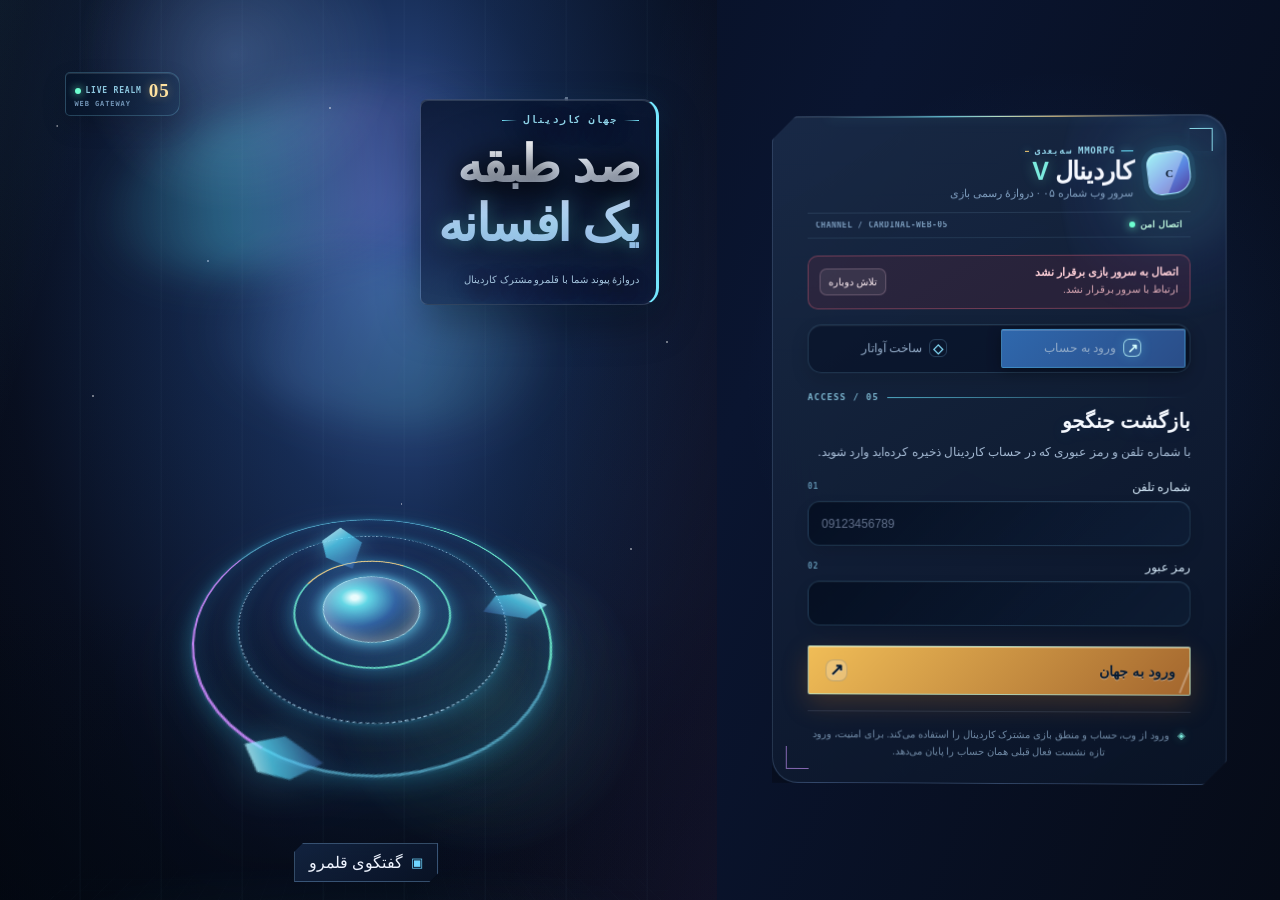
==== commit f253cc7c: "Online presence and chat, on their own SQLite file Players on the same floor and the same side of th" ====
--- a/index.html
+++ b/index.html
@@ -29,8 +29,9 @@
       @keyframes startup-drift { to { transform: translate3d(1.5%, -1.5%, 0) scale(1.05); } }
       @media (prefers-reduced-motion: reduce) { .startup:before, .startup__bar i { animation: none; } .startup__bar i { left: 0; width: 100%; } }
     </style>
-    <script type="module" crossorigin src="./assets/index-KzRqBiO_.js"></script>
-    <link rel="stylesheet" crossorigin href="./assets/index-nfuP9uMI.css">
+    <script type="module" crossorigin src="./assets/index-vlcLPfTx.js"></script>
+    <script defer src="./assets/cardinal-net-8wbsVr0m.js"></script>
+    <link rel="stylesheet" crossorigin href="./assets/index-mZn1Sz6o.css">
     <script type="module">import.meta.url;import("_").catch(()=>1);(async function*(){})().next();if(location.protocol!="file:"){window.__vite_is_modern_browser=true}</script>
     <script type="module">!function(){if(window.__vite_is_modern_browser)return;console.warn("vite: loading legacy chunks, syntax error above and the same error below should be ignored");var e=document.getElementById("vite-legacy-polyfill"),n=document.createElement("script");n.src=e.src,n.onload=function(){System.import(document.getElementById('vite-legacy-entry').getAttribute('data-src'))},document.body.appendChild(n)}();</script>
   </head>
@@ -78,6 +79,6 @@
     </script>
     <script nomodule>!function(){var e=document,t=e.createElement("script");if(!("noModule"in t)&&"onbeforeload"in t){var n=!1;e.addEventListener("beforeload",(function(e){if(e.target===t)n=!0;else if(!e.target.hasAttribute("nomodule")||!n)return;e.preventDefault()}),!0),t.type="module",t.src=".",e.head.appendChild(t),t.remove()}}();</script>
     <script nomodule crossorigin id="vite-legacy-polyfill" src="./assets/polyfills-legacy-CkLuAc6e.js"></script>
-    <script nomodule crossorigin id="vite-legacy-entry" data-src="./assets/index-legacy-4Cpk9NgT.js">System.import(document.getElementById('vite-legacy-entry').getAttribute('data-src'))</script>
+    <script nomodule crossorigin id="vite-legacy-entry" data-src="./assets/index-legacy-DDx4hu2b.js">System.import(document.getElementById('vite-legacy-entry').getAttribute('data-src'))</script>
   </body>
 </html>
--- a/assets/index-mZn1Sz6o.css
+++ b/assets/index-mZn1Sz6o.css
@@ -0,0 +1,1055 @@
+:root{color-scheme:dark;--ink: #eef4ff;--muted: #96a4bd;--faint: #64728d;--night: #080f1f;--navy: #101b2e;--panel: rgba(14, 25, 44, .93);--panel-solid: #111f36;--line: rgba(175, 201, 240, .13);--line-strong: rgba(184, 209, 255, .25);--gold: #f6c568;--gold-2: #ffdf94;--cyan: #77cdf9;--blue: #4686e8;--red: #fb7185;--green: #54dba8;--shadow: 0 25px 55px rgba(0, 0, 0, .38);font-family:Tahoma,Segoe UI,Arial,sans-serif}*{box-sizing:border-box}html,body,#root{width:100%;min-width:320px;min-height:100%;margin:0}body{min-height:100vh;background:var(--night);color:var(--ink);overflow:hidden}button,input{font:inherit}button{cursor:pointer;border:0;color:inherit}button:disabled{cursor:wait;opacity:.58}input{min-width:0;border:1px solid var(--line);border-radius:11px;background:rgba(1,7,18,.55);color:var(--ink);outline:none;padding:12px 13px;transition:border-color .2s,box-shadow .2s}input:focus{border-color:rgba(119,205,249,.8);box-shadow:0 0 0 3px rgba(66,145,238,.13)}input::placeholder{color:#61708b}::-webkit-scrollbar{width:8px;height:8px}::-webkit-scrollbar-track{background:rgba(0,0,0,.15)}::-webkit-scrollbar-thumb{border-radius:99px;background:rgba(188,207,242,.26)}.boot-screen{min-height:100vh;display:flex;align-items:center;justify-content:center;gap:14px;background:radial-gradient(circle at 50% 38%,#182d51 0,#0a1224 39%,#050a13);color:var(--muted)}.boot-screen .logo-mark{width:52px;height:52px}.spinner{display:inline-block;width:19px;height:19px;border:2px solid rgba(255,255,255,.24);border-top-color:var(--gold);border-radius:50%;animation:rotate .75s linear infinite;vertical-align:-4px}@keyframes rotate{to{transform:rotate(360deg)}}.auth-screen{min-height:100vh;display:grid;grid-template-columns:minmax(0,1.12fr) minmax(405px,.88fr);direction:ltr;background:#070e1d}.auth-world{overflow:hidden;position:relative;min-height:100vh;background:radial-gradient(ellipse at 56% 29%,#304e8a,#14294e 30%,#080f20 70%,#050911)}.auth-world:before{content:"";position:absolute;top:0;right:0;bottom:0;left:0;background:linear-gradient(90deg,transparent 51%,rgba(4,8,20,.22) 100%),linear-gradient(0deg,#070c18 0%,transparent 40%)}.auth-world__stars{position:absolute;top:0;right:0;bottom:0;left:0;opacity:.75;background-image:radial-gradient(1px 1px at 8% 14%,#fff 99%,transparent),radial-gradient(1.5px 1.5px at 29% 29%,#d3deff 99%,transparent),radial-gradient(1px 1px at 46% 12%,#fff 99%,transparent),radial-gradient(1px 1px at 63% 19%,#fff 99%,transparent),radial-gradient(2px 2px at 79% 11%,#dbe7ff 99%,transparent),radial-gradient(1px 1px at 93% 38%,#fff 99%,transparent),radial-gradient(1px 1px at 13% 44%,#fff 99%,transparent),radial-gradient(1px 1px at 88% 61%,#fff 99%,transparent),radial-gradient(1px 1px at 56% 56%,#fff 99%,transparent)}.auth-world__orb{position:absolute;border-radius:50%;filter:blur(2px);mix-blend-mode:screen;animation:drift 9s ease-in-out infinite alternate}.auth-world__orb--one{width:340px;height:340px;top:-115px;left:9%;background:radial-gradient(circle,rgba(139,180,255,.38),transparent 65%)}.auth-world__orb--two{width:330px;height:330px;bottom:4%;right:9%;background:radial-gradient(circle,rgba(85,234,194,.18),transparent 67%);animation-delay:-4s}@keyframes drift{to{transform:translate(24px,19px) scale(1.07)}}.auth-castle{position:absolute;width:min(700px,83%);height:390px;bottom:7%;left:50%;transform:translate(-50%);filter:drop-shadow(0 20px 32px rgba(0,0,0,.65))}.castle-wall{position:absolute;bottom:0;left:7%;width:86%;height:35%;border-radius:20px 20px 1px 1px;background:repeating-linear-gradient(90deg,#283b5e 0,#283b5e 44px,#1f3154 44px,#1f3154 47px),linear-gradient(#314768,#182844);clip-path:polygon(0 20%,7% 20%,7% 0,14% 0,14% 20%,28% 20%,28% 0,35% 0,35% 20%,48% 20%,48% 0,55% 0,55% 20%,69% 20%,69% 0,76% 0,76% 20%,91% 20%,91% 0,98% 0,98% 20%,100% 20%,100% 100%,0 100%)}.castle-wall:after{content:"";position:absolute;bottom:0;left:42%;width:16%;height:73%;border-radius:68px 68px 0 0;background:linear-gradient(90deg,#131f35,#40506d,#16253c);box-shadow:0 0 25px rgba(255,210,105,.22) inset}.castle-tower{position:absolute;bottom:21%;width:15%;background:linear-gradient(90deg,#1a2b48,#405474 52%,#172641)}.castle-tower:before{content:"";position:absolute;top:-80px;left:-18%;width:136%;height:106px;background:linear-gradient(120deg,transparent 50%,#1c2943 51%);clip-path:polygon(50% 0,100% 80%,100% 100%,0 100%,0 80%)}.castle-tower--left{left:0;height:51%}.castle-tower--right{right:0;height:56%}.castle-tower--main{width:24%;left:38%;height:75%;z-index:2}.castle-tower--main:before{top:-115px;height:140px}.auth-world__caption{direction:rtl;position:absolute;right:10%;top:12%;display:flex;flex-direction:column;gap:8px;text-shadow:0 4px 20px #000}.auth-world__caption span{color:#a9bce2;font-size:13px;letter-spacing:1px}.auth-world__caption strong{font-size:clamp(32px,4vw,58px);line-height:1.15;letter-spacing:-1.5px}.auth-card{direction:rtl;position:relative;align-self:center;justify-self:center;width:min(455px,calc(100% - 50px));max-height:calc(100vh - 42px);overflow:auto;padding:31px 35px 23px;border:1px solid rgba(181,205,251,.16);border-radius:26px;background:linear-gradient(145deg,rgba(23,37,63,.98),rgba(10,20,39,.99));box-shadow:-24px 26px 65px rgba(0,0,0,.32),inset 0 1px rgba(255,255,255,.06)}.auth-brand{display:flex;align-items:center;gap:14px;margin-bottom:23px}.logo-mark{flex:0 0 auto;display:grid;place-items:center;width:43px;height:43px;border:1px solid rgba(255,221,143,.66);border-radius:13px 13px 18px;background:linear-gradient(135deg,#f7d275,#a66d2c);box-shadow:0 0 0 4px rgba(246,197,104,.09),0 8px 22px rgba(0,0,0,.28);transform:rotate(-7deg)}.logo-mark span{font-family:Georgia,serif;font-size:30px;font-weight:700;color:#20233a;transform:rotate(7deg)}.auth-brand span,.auth-brand small{display:block;color:var(--muted);font-size:11px}.auth-brand h1{margin:1px 0;font-size:25px;letter-spacing:-.7px}.auth-brand h1 em{color:var(--gold);font-style:normal}.connection-banner{display:flex;align-items:center;justify-content:space-between;gap:10px;margin:0 0 15px;padding:10px 11px;border:1px solid rgba(251,113,133,.34);border-radius:10px;background:rgba(153,47,66,.16);color:#ffd1d9}.connection-banner strong,.connection-banner span{display:block}.connection-banner strong{margin-bottom:3px;font-size:11px}.connection-banner span{color:#e3afba;font-size:10px;line-height:1.55}.connection-banner button{flex:0 0 auto;padding:7px 8px;border:1px solid rgba(255,209,218,.23);border-radius:7px;background:rgba(255,255,255,.07);color:#fff0f3;font-size:10px}.preview-banner{margin:0 0 20px;padding:10px 12px;border:1px solid rgba(119,205,249,.25);border-radius:10px;background:rgba(54,145,205,.1);color:#b3dfff;font-size:12px;line-height:1.65}.auth-tabs{display:grid;grid-template-columns:1fr 1fr;gap:4px;padding:4px;margin-bottom:23px;border:1px solid var(--line);border-radius:12px;background:rgba(0,0,0,.16)}.auth-tab{padding:9px;border-radius:8px;background:transparent;color:var(--muted);font-size:13px;transition:.2s}.auth-tab--active{color:#fff;background:linear-gradient(135deg,#285b9b,#294a83);box-shadow:0 3px 12px rgba(0,0,0,.28)}.auth-form{display:flex;flex-direction:column;gap:13px}.auth-form h2{margin:0 0 -5px;font-size:20px}.auth-form>p{margin:0 0 3px;color:var(--muted);font-size:12px;line-height:1.8}.auth-form label,.stack-form label,.sheet label{display:flex;flex-direction:column;gap:7px;color:#cdd7eb;font-size:12px}.auth-form label small{color:var(--faint)}.choice-label{margin-bottom:-7px;color:#cdd7eb;font-size:12px}.segmented{display:grid;grid-template-columns:1fr 1fr;gap:7px}.segmented button{padding:10px;border:1px solid var(--line);border-radius:10px;background:rgba(5,12,27,.45);color:var(--muted);font-size:12px}.segmented button.selected{border-color:rgba(246,197,104,.68);background:rgba(246,197,104,.11);color:var(--gold-2)}.class-choices{display:grid;grid-template-columns:repeat(5,1fr);gap:7px}.class-choice{display:flex;min-height:63px;flex-direction:column;align-items:center;justify-content:center;gap:4px;border:1px solid var(--line);border-radius:11px;background:rgba(5,12,27,.45);color:var(--muted);transition:transform .15s,border-color .15s}.class-choice:hover{transform:translateY(-2px)}.class-choice span{font-size:20px}.class-choice small{font-size:10px}.class-choice--selected{border-color:rgba(246,197,104,.75);background:linear-gradient(145deg,rgba(229,174,67,.18),rgba(39,58,90,.35));color:var(--gold-2)}.auth-error{padding:10px 12px;border-radius:10px;background:rgba(190,45,67,.18);color:#ffb9c5;font-size:12px;line-height:1.6}.auth-submit{margin-top:4px;padding:13px;border-radius:12px;background:linear-gradient(135deg,#e6b34f,#a76830);box-shadow:0 9px 22px rgba(165,100,38,.25);color:#171624;font-weight:800;font-size:14px;transition:transform .15s,filter .15s}.auth-submit:hover{transform:translateY(-1px);filter:brightness(1.1)}.demo-link{width:100%;margin-top:13px;padding:8px;background:transparent;color:#9bd8ff;font-size:12px}.demo-link span{display:inline-block;margin-right:5px;transition:transform .2s}.demo-link:hover span{transform:translate(-4px)}.auth-footer{margin-top:16px;padding-top:14px;border-top:1px solid var(--line);color:#67738b;font-size:10px;text-align:center;line-height:1.7}.game-shell{direction:rtl;display:grid;grid-template-columns:minmax(0,1fr) 276px;grid-template-rows:70px calc(100vh - 70px);grid-template-rows:70px calc(100dvh - 70px);min-height:100vh;min-height:100dvh;overflow:hidden;background:#07101e}.topbar{z-index:25;grid-column:1 / -1;display:grid;grid-template-columns:276px 1fr 276px;align-items:center;min-width:0;padding:0 18px;border-bottom:1px solid rgba(192,212,245,.12);background:rgba(8,16,31,.92);box-shadow:0 3px 18px rgba(0,0,0,.18);backdrop-filter:blur(18px)}.brand{display:flex;align-items:center;gap:10px;justify-self:start;padding:0;background:transparent;text-align:right}.brand .logo-mark{width:34px;height:34px;border-radius:10px 10px 14px}.brand .logo-mark span{font-size:24px}.brand strong,.brand span{display:block}.brand strong{font-size:15px;letter-spacing:-.3px}.brand strong i{color:var(--gold);font-style:normal}.brand span{margin-top:2px;color:var(--faint);font-size:10px}.topbar-center{display:flex;align-items:center;justify-content:center;gap:7px}.location-chip,.floor-chip,.demo-chip{padding:6px 10px;border:1px solid rgba(96,220,166,.2);border-radius:99px;background:rgba(38,142,110,.13);color:#a8eed2;font-size:11px}.location-chip--wild{border-color:rgba(246,143,80,.25);background:rgba(166,72,31,.16);color:#ffbb84}.floor-chip{border-color:var(--line);background:rgba(68,100,150,.13);color:#c2d7f8}.demo-chip{border-color:rgba(246,197,104,.2);background:rgba(246,197,104,.1);color:var(--gold)}.topbar-actions{display:flex;align-items:center;justify-content:end;gap:9px}.coin-pill{display:flex;align-items:center;gap:6px;padding:8px 11px;border:1px solid rgba(246,197,104,.21);border-radius:10px;background:rgba(154,103,23,.12);color:var(--gold-2);font-size:13px;font-weight:700}.coin-pill span{color:var(--gold);font-size:17px}.coin-pill small{color:#bc913f;font-size:9px}.icon-button{display:grid;place-items:center;width:33px;height:33px;border:1px solid var(--line);border-radius:10px;background:rgba(87,111,150,.1);color:#dbe8fb;font-size:23px;line-height:1;transition:.2s}.icon-button:hover{border-color:rgba(246,197,104,.45);background:rgba(246,197,104,.11)}.icon-button--top{font-size:15px}.logout{padding:7px 8px;border-radius:8px;background:transparent;color:#8693ad;font-size:11px}.logout:hover{color:#f2a0ae}.sidebar{grid-column:2;grid-row:2;z-index:10;display:flex;min-height:0;flex-direction:column;border-left:1px solid rgba(192,212,245,.11);background:linear-gradient(180deg,rgba(13,26,47,.98),rgba(8,17,32,.984));box-shadow:-12px 0 25px rgba(0,0,0,.1)}.player-card{display:flex;align-items:center;gap:10px;padding:18px 17px 13px}.player-avatar{display:grid;place-items:center;width:37px;height:37px;border:1px solid rgba(246,197,104,.38);border-radius:50%;background:radial-gradient(circle at 35% 30%,#425889,#1b2a45);box-shadow:0 0 17px rgba(246,197,104,.12);font-size:19px}.player-card b,.player-card span{display:block;max-width:175px;overflow:hidden;text-overflow:ellipsis;white-space:nowrap}.player-card b{color:#eef4ff;font-size:13px}.player-card span{margin-top:4px;color:var(--muted);font-size:10px}.sidebar-close{display:none}.xp-wrap{padding:0 17px 14px;border-bottom:1px solid var(--line)}.xp-wrap>div:first-child{display:flex;justify-content:space-between;margin-bottom:7px;color:var(--muted);font-size:10px}.xp-wrap b{color:#9ec8ff;font-weight:400}.progress{position:relative;height:6px;overflow:hidden;border-radius:99px;background:rgba(168,191,235,.13)}.progress i{position:absolute;top:0;right:0;bottom:0;border-radius:inherit;background:linear-gradient(90deg,#5b86e8,#8cd6ff);box-shadow:0 0 9px rgba(106,181,255,.75)}.side-nav{display:flex;flex:1;flex-direction:column;gap:3px;min-height:0;padding:11px 9px;overflow-y:auto}.nav-item{display:flex;align-items:center;gap:10px;width:100%;padding:9px 11px;border:1px solid transparent;border-radius:9px;background:transparent;color:#9fadc5;text-align:right;font-size:12px;transition:.18s}.nav-item:hover{background:rgba(105,142,201,.09);color:#dceaff}.nav-item--active{border-color:rgba(118,177,249,.18);background:linear-gradient(90deg,rgba(64,118,196,.27),rgba(42,79,133,.13));color:#eef7ff;box-shadow:inset -2px 0 #76c4f5}.nav-item>span{width:20px;font-size:17px;text-align:center}.sidebar-bottom{display:grid;grid-template-columns:1fr 1fr;gap:6px;padding:10px;border-top:1px solid var(--line)}.action-button{min-height:37px;padding:7px 6px;border:1px solid rgba(115,160,229,.23);border-radius:9px;background:rgba(44,78,134,.24);color:#cfe3ff;font-size:10px;transition:.18s}.action-button:hover{transform:translateY(-1px);background:rgba(55,98,165,.43)}.action-button--travel{border-color:rgba(101,217,181,.22);background:rgba(24,128,93,.16);color:#b6f1d9}.action-button--hunt{border-color:rgba(248,159,87,.32);background:rgba(167,76,28,.24);color:#ffd2a5}.action-button--boss{border-color:rgba(237,97,135,.32);background:rgba(145,42,70,.24);color:#ffc0cf}.world{grid-column:1;grid-row:2;position:relative;min-width:0;min-height:0;overflow:hidden}.world-loading,.webgl-fallback{position:absolute;top:0;right:0;bottom:0;left:0;display:flex;align-items:center;justify-content:center;gap:11px;background:radial-gradient(circle at 54% 39%,#233d6a,#081222 64%,#050a13);color:#b9cbe7;font-size:12px}.webgl-fallback{flex-direction:column;gap:7px;padding:25px;text-align:center}.webgl-fallback>span{color:var(--gold);font-size:42px}.webgl-fallback b{color:#e9f2ff;font-size:14px}.webgl-fallback small{color:#a5b6cf;font-size:11px}.world canvas{display:block;width:100%!important;height:100%!important;touch-action:none}.world:after{content:"";position:absolute;inset:auto 0 0;height:19%;pointer-events:none;background:linear-gradient(0deg,rgba(2,8,18,.54),transparent)}.avatar-label{padding:3px 8px;border:1px solid rgba(187,220,255,.25);border-radius:99px;background:rgba(6,14,28,.75);color:#cfe4ff;font-family:Tahoma,sans-serif;font-size:10px;box-shadow:0 3px 10px rgba(0,0,0,.3)}.avatar-label--self{border-color:rgba(246,197,104,.45);color:#ffe19c}.world-sign{padding:5px 10px;border:1px solid rgba(246,197,104,.43);border-radius:5px;background:rgba(22,31,50,.75);color:#f8d47d;font-family:Tahoma,sans-serif;font-size:11px;box-shadow:0 3px 13px rgba(0,0,0,.35)}.world-sign--danger{border-color:rgba(105,205,167,.42);color:#b9f3d9}.world-hud{position:absolute;top:16px;right:19px;left:19px;z-index:2;display:flex;justify-content:space-between;pointer-events:none}.world-hud__hint,.world-hud__status{display:flex;align-items:center;gap:5px;padding:7px 10px;border:1px solid rgba(204,225,255,.15);border-radius:10px;background:rgba(7,17,32,.48);color:#a8b7d0;font-size:10px;backdrop-filter:blur(8px)}.world-hud kbd{display:inline-grid;min-width:17px;place-items:center;padding:2px;border:1px solid rgba(204,225,255,.24);border-bottom-color:rgba(204,225,255,.43);border-radius:3px;background:rgba(255,255,255,.06);color:#e5effe;font-family:inherit;font-size:9px}.world-hud__status b{color:#ffd778;font-size:13px}.world-hud__status i{color:#eab64f;font-size:13px;font-style:normal}.world-caption{position:absolute;right:23px;bottom:22px;z-index:3;display:flex;flex-direction:column;padding-right:12px;border-right:2px solid var(--gold);text-shadow:0 2px 12px #000;pointer-events:none}.world-caption span{color:#b6c6e0;font-size:10px}.world-caption b{margin:3px 0;color:#fff4cf;font-size:21px}.world-caption small{color:#98a8c1;font-size:10px}.mobile-menu,.mobile-nav,.touch-controls{display:none}.panel-layer{position:fixed;z-index:20;top:70px;right:0;bottom:0;left:0;pointer-events:none}.panel-layer__backdrop{position:absolute;top:0;right:0;bottom:0;left:0;background:rgba(3,8,17,.22);pointer-events:auto}.game-panel{position:absolute;z-index:1;top:18px;right:296px;bottom:18px;display:flex;width:min(480px,calc(100vw - 334px));flex-direction:column;overflow:hidden;border:1px solid rgba(189,216,255,.18);border-radius:19px;background:linear-gradient(155deg,rgba(23,39,67,.97),rgba(10,21,39,.97));box-shadow:var(--shadow),inset 0 1px rgba(255,255,255,.06);pointer-events:auto;backdrop-filter:blur(17px)}.panel-header{display:flex;align-items:center;justify-content:space-between;flex:0 0 auto;padding:18px 20px 15px;border-bottom:1px solid var(--line)}.panel-heading{display:flex;align-items:center;gap:10px}.panel-icon{display:grid;place-items:center;width:37px;height:37px;border:1px solid rgba(246,197,104,.28);border-radius:11px;background:rgba(246,197,104,.09);font-size:19px}.eyebrow{display:block;color:#7e90ad;font-size:10px;letter-spacing:.25px}.panel-heading h2{margin:2px 0 0;font-size:18px;letter-spacing:-.5px}.panel-content{flex:1;min-height:0;padding:18px 20px 23px;overflow-y:auto}.panel-loading{display:flex;align-items:center;justify-content:center;gap:10px;min-height:190px;color:var(--muted);font-size:12px;text-align:center}.panel-error,.empty-state{display:flex;align-items:center;min-height:130px;flex-direction:column;justify-content:center;gap:9px;padding:20px;border:1px dashed rgba(170,197,240,.22);border-radius:13px;color:#9eacc3;font-size:12px;line-height:1.8;text-align:center}.panel-error{border-color:rgba(251,113,133,.3);color:#ffc3ce}.button{display:inline-flex;align-items:center;justify-content:center;min-height:34px;padding:7px 12px;border:1px solid transparent;border-radius:9px;background:linear-gradient(135deg,#3978d0,#28579a);color:#f7fbff;font-size:11px;font-weight:700;white-space:nowrap;box-shadow:0 5px 12px rgba(4,12,30,.22);transition:transform .16s,filter .16s,border-color .16s}.button:hover:not(:disabled){transform:translateY(-1px);filter:brightness(1.12)}.button--gold{background:linear-gradient(135deg,#e8b54d,#9e622c);color:#1d1a1f}.button--danger{border-color:rgba(252,126,145,.18);background:linear-gradient(135deg,#c24b62,#852b45);color:#fff0f3}.button--ghost{border-color:rgba(155,191,244,.22);background:rgba(69,108,169,.13);color:#cfe2ff;box-shadow:none}.button--wide{width:100%;margin-top:12px;min-height:40px}.button-row{display:flex;flex-wrap:wrap;gap:8px;margin-top:13px}.value-row{display:flex;align-items:center;justify-content:space-between;gap:13px;padding:8px 0;border-bottom:1px solid rgba(183,209,249,.08);color:var(--muted);font-size:11px}.value-row:last-child{border-bottom:0}.value-row b{color:#e9f1ff;font-size:12px}.text-gold{color:var(--gold)!important}.stat-grid{display:grid;grid-template-columns:1fr 1fr;gap:0 17px;margin:15px 0;padding:2px 13px;border:1px solid var(--line);border-radius:12px;background:rgba(4,11,24,.22)}.hero-card{display:flex;align-items:center;gap:13px;padding:15px;border:1px solid rgba(138,185,247,.2);border-radius:14px;background:linear-gradient(125deg,rgba(56,88,143,.31),rgba(33,47,79,.3))}.avatar-crest{display:grid;place-items:center;width:56px;height:56px;border:1px solid rgba(246,197,104,.52);border-radius:15px 15px 24px;background:radial-gradient(circle at 30% 25%,#4f70a6,#1a2b48);box-shadow:inset 0 0 22px rgba(247,205,110,.16);font-size:27px}.hero-card h3{margin:0 0 4px;font-size:17px}.hero-card p{margin:0 0 7px;color:#a5b5ce;font-size:11px}.status-pill{display:inline-block;padding:3px 7px;border-radius:99px;font-size:9px}.status-pill--white{background:rgba(233,244,255,.12);color:#d7edff}.level-card{margin:14px 0}.level-heading{display:flex;justify-content:space-between;margin-bottom:7px;color:#b6c8e5;font-size:11px}.level-heading span:first-child{color:#f5d17d;font-weight:700}.lore-card,.muted-card{display:flex;gap:10px;padding:13px;border:1px solid var(--line);border-radius:12px;background:rgba(3,10,22,.22)}.lore-card>span{font-size:19px}.lore-card h3{margin:0 0 4px;color:#dce9ff;font-size:12px}.lore-card p{margin:0 0 6px;color:#afbed5;font-size:11px;line-height:1.8}.lore-card small{color:#e4be70;font-size:10px;line-height:1.7}.muted-card{display:block;margin-top:14px}.tabs{display:flex;gap:4px;margin:14px 0;padding:4px;overflow-x:auto;border:1px solid var(--line);border-radius:10px;background:rgba(1,7,18,.21)}.tab{flex:1;min-width:max-content;padding:7px 9px;border-radius:7px;background:transparent;color:#8798b2;font-size:10px}.tab--active{background:rgba(75,133,216,.3);color:#edf7ff;box-shadow:0 3px 8px rgba(0,0,0,.2)}.tabs--four .tab{min-width:auto;padding-inline:6px}.bag-summary,.shop-intro,.workshop-banner{display:flex;align-items:center;gap:10px;padding:12px;border:1px solid rgba(246,197,104,.17);border-radius:12px;background:rgba(115,82,23,.1)}.bag-summary>div:first-child{display:flex;min-width:92px;flex-direction:column}.bag-summary span,.shop-intro span{color:#b7a77f;font-size:10px}.bag-summary b{margin-top:3px;color:var(--gold-2);font-size:15px}.bag-summary b small{color:#a89670;font-size:10px}.progress--thin{flex:1}.bag-summary .button{margin-right:auto}.item-list{display:flex;flex-direction:column;gap:8px}.inventory-row,.member-row{display:flex;align-items:center;gap:10px;padding:11px;border:1px solid var(--line);border-radius:12px;background:rgba(2,9,21,.21)}.item-glyph{display:grid;width:33px;height:33px;place-items:center;border-radius:9px;background:rgba(78,129,198,.17);font-size:17px}.item-info{min-width:0;flex:1}.item-info h4{margin:0;overflow:hidden;color:#e6f0ff;font-size:12px;text-overflow:ellipsis;white-space:nowrap}.item-info h4 em{margin-right:4px;color:#90e5c8;font-size:9px;font-style:normal}.item-info p{margin:4px 0 2px;overflow:hidden;color:#94a5bd;font-size:10px;text-overflow:ellipsis;white-space:nowrap}.item-info small{color:#71839e;font-size:10px}.row-actions{display:flex;flex-wrap:wrap;justify-content:end;gap:5px}.row-actions .button{min-height:29px;padding:5px 7px;font-size:9px}.sheet{position:fixed;z-index:50;top:0;right:0;bottom:0;left:0;display:grid;align-items:end;justify-items:center;direction:rtl}.sheet__backdrop{position:absolute;top:0;right:0;bottom:0;left:0;background:rgba(2,7,15,.58);backdrop-filter:blur(2px)}.sheet__body{position:relative;z-index:1;display:flex;width:min(430px,calc(100vw - 24px));flex-direction:column;gap:13px;padding:12px 19px 22px;border:1px solid rgba(194,216,251,.22);border-bottom:0;border-radius:19px 19px 0 0;background:linear-gradient(145deg,#1c2c49,#0e1c33);box-shadow:0 -16px 42px rgba(0,0,0,.38)}.sheet__grip{align-self:center;width:35px;height:4px;border-radius:9px;background:rgba(210,225,255,.28)}.sheet__body h3{margin:2px 0 0;font-size:16px}.sheet__body p{margin:-4px 0 2px;color:var(--muted);font-size:11px}.sheet .button-row{justify-content:end}.form-error{color:#ffb9c5;font-size:11px;line-height:1.5}.shop-intro{justify-content:space-between}.shop-intro b{color:var(--gold-2);font-size:12px}.equipment-slot{display:grid;grid-template-columns:39px minmax(0,1fr);gap:10px;align-items:start;margin-bottom:9px;padding:12px;border:1px solid var(--line);border-radius:12px;background:linear-gradient(145deg,rgba(66,101,158,.17),rgba(2,9,20,.18))}.equipment-slot__icon{display:grid;width:37px;height:37px;place-items:center;border:1px solid rgba(246,197,104,.22);border-radius:10px;background:rgba(246,197,104,.08);font-size:18px}.equipment-slot>div:nth-child(2)>span{color:#8ca0be;font-size:10px}.equipment-slot h3{margin:3px 0;overflow:hidden;color:#e8f1ff;font-size:12px;text-overflow:ellipsis;white-space:nowrap}.equipment-slot small{color:#d8b967;font-size:9px}.slot-picker{grid-column:1 / -1;display:flex;flex-wrap:wrap;gap:5px;padding-top:2px}.slot-picker .button{max-width:100%;min-height:27px;overflow:hidden;padding:5px 7px;text-overflow:ellipsis;font-size:9px}.product-grid{display:grid;grid-template-columns:1fr 1fr;gap:9px}.product-card{display:flex;min-height:178px;flex-direction:column;padding:12px;border:1px solid var(--line);border-radius:12px;background:linear-gradient(155deg,rgba(63,95,146,.17),rgba(2,8,19,.2))}.product-card__icon{font-size:24px}.product-card h3{margin:8px 0 4px;color:#eaf1ff;font-size:12px}.product-card p{flex:1;margin:0;color:#98a7bf;font-size:10px;line-height:1.65}.product-card footer{display:flex;align-items:center;justify-content:space-between;gap:6px;margin-top:9px}.product-card footer b{color:var(--gold);font-size:11px}.product-card footer .button{min-height:28px;padding:5px 8px;font-size:9px}.product-card--crafted{border-color:rgba(246,197,104,.18)}.section-title{display:flex;align-items:center;justify-content:space-between}.section-title h3{margin:3px 0 0;font-size:14px}.minor-title{margin:18px 0 8px;color:#b9c8de;font-size:12px}.quest-card{display:flex;gap:11px;align-items:center;margin-top:8px;padding:11px;border:1px solid rgba(115,160,229,.18);border-radius:12px;background:rgba(47,77,126,.13)}.quest-card__icon{font-size:22px}.quest-card>div:nth-child(2){flex:1}.quest-card small{color:#879ab8;font-size:9px}.quest-card h3{margin:3px 0;color:#e2edff;font-size:12px}.quest-card p{margin:0 0 5px;color:#b0c0d6;font-size:10px}.quest-rewards{display:flex;gap:8px;color:#edc76e;font-size:9px}.deadline{display:block;margin-top:5px}.job-banner,.guild-banner,.account-card,.danger-callout{display:flex;gap:12px;padding:14px;border:1px solid rgba(114,166,233,.2);border-radius:13px;background:linear-gradient(130deg,rgba(47,86,146,.28),rgba(16,30,54,.18))}.job-banner>span,.guild-banner>span,.account-card>span{font-size:31px}.job-banner h3,.guild-banner h3,.account-card h3{margin:0 0 5px;color:#edf4ff;font-size:15px}.job-banner p,.guild-banner p,.account-card p{margin:0;color:#a2b4cf;font-size:11px;line-height:1.8}.guild-banner{margin-bottom:13px}.guild-banner small,.guild-banner em{color:#8ba6cd;font-size:10px;font-style:normal}.member-list{display:flex;flex-direction:column;gap:6px}.member-row>span{font-size:17px}.member-row>div:nth-child(2){display:flex;flex:1;min-width:0;flex-direction:column;gap:3px}.member-row b{overflow:hidden;color:#dce8fc;font-size:12px;text-overflow:ellipsis;white-space:nowrap}.member-row small,.member-row em{color:#8498b7;font-size:10px;font-style:normal}.member-row em{margin-right:auto}.party-code{display:flex;flex-direction:column;align-items:center;gap:3px;padding:18px;border:1px dashed rgba(246,197,104,.42);border-radius:13px;background:rgba(132,88,24,.1);text-align:center}.party-code span{color:#bca36f;font-size:10px}.party-code b{direction:ltr;color:#fd8;font-size:27px;letter-spacing:3px}.party-code small{color:#92a4bd;font-size:10px}.inline-form{display:flex;gap:7px;margin-top:10px}.inline-form input{flex:1}.divider-label{margin:14px 0 -2px;color:#70819c;font-size:11px;text-align:center}.inline-notice{margin:11px 0;padding:10px;border:1px solid rgba(113,203,165,.23);border-radius:9px;background:rgba(29,122,87,.12);color:#bbefd8;font-size:10px;line-height:1.7}.boss-card{position:relative;overflow:hidden;padding:16px;border:1px solid rgba(237,97,135,.28);border-radius:14px;background:radial-gradient(circle at 82% 25%,rgba(208,58,94,.2),transparent 34%),linear-gradient(145deg,rgba(97,30,50,.43),rgba(24,29,51,.45))}.boss-card__art{position:absolute;top:-8px;left:12px;opacity:.35;font-size:86px;transform:rotate(-12deg)}.boss-card>*:not(.boss-card__art){position:relative}.boss-card span{color:#f7b2be;font-size:10px}.boss-card h3{margin:3px 0 6px;color:#ffe2e6;font-size:20px}.boss-card p{max-width:72%;margin:0;color:#c6b2c2;font-size:11px;line-height:1.8}.boss-card small{display:block;max-width:76%;margin-top:9px;color:#f4c5ca;font-size:10px;line-height:1.7}.spy-data{max-width:75%;margin-top:9px}.battle-compare{display:grid;grid-template-columns:1fr auto 1fr;align-items:center;gap:9px;margin:14px 0;padding:11px;border:1px solid var(--line);border-radius:11px;background:rgba(3,9,20,.25);text-align:center}.battle-compare div{display:flex;flex-direction:column;gap:4px}.battle-compare span{color:#8ea0ba;font-size:10px}.battle-compare b{color:#e7effe;font-size:14px}.battle-compare>span{color:#f18398;font-weight:800;font-size:12px}.danger-callout{border-color:rgba(251,113,133,.27);background:rgba(124,38,58,.2)}.danger-callout>span{font-size:24px}.danger-callout h3{margin:0 0 4px;color:#ffd7df;font-size:14px}.danger-callout p{margin:0;color:#d9aeb7;font-size:11px;line-height:1.75}.stack-form{display:flex;flex-direction:column;gap:11px}.portal-illustration{display:grid;place-items:center;height:102px;margin-bottom:7px;border:1px solid rgba(101,190,255,.35);border-radius:50%;background:radial-gradient(circle,rgba(78,178,255,.38),rgba(38,83,162,.23) 43%,transparent 70%);color:#c9edff;font-size:52px;text-shadow:0 0 25px #53b8ff;animation:pulse 2.6s ease-in-out infinite}.centered-copy{margin:0 0 15px;color:#aab9d0;font-size:11px;line-height:1.85;text-align:center}.cost-line{display:flex;justify-content:space-between;padding:9px 0;border-bottom:1px solid var(--line);color:var(--muted);font-size:11px}.cost-line b{color:var(--gold)}.social-card{margin-bottom:10px;padding:13px;border:1px solid var(--line);border-radius:13px;background:rgba(4,11,23,.22)}.social-card__head{display:flex;align-items:center;gap:9px}.social-card__head>span{font-size:23px}.social-card__head small{color:#7f94b5;font-size:10px}.social-card__head h3{margin:2px 0 0;color:#dfebfd;font-size:14px}.social-card p{margin:11px 0;color:#a5b5ca;font-size:11px;line-height:1.75}.workshop-banner{border-color:rgba(246,197,104,.22);background:rgba(127,72,27,.14)}.workshop-banner>span{font-size:26px}.workshop-banner>div{flex:1}.workshop-banner h3{margin:0 0 4px;color:#ffe09a;font-size:14px}.workshop-banner p{margin:0;color:#c0ab7e;font-size:10px}.craft-row{display:flex;justify-content:space-between;gap:10px;padding:12px;border:1px solid var(--line);border-radius:12px;background:rgba(3,10,23,.2)}.craft-row>div{min-width:0}.craft-row h3{margin:0;color:#e7effd;font-size:12px}.craft-row p{margin:5px 0;color:#9eb0cb;font-size:10px}.craft-row small{color:#d0aa5f;font-size:9px;line-height:1.65}.craft-row aside{display:flex;align-items:end;flex-direction:column;gap:8px;white-space:nowrap}.craft-row aside small{color:#a4b6d1}.noble-card{display:flex;gap:13px;padding:16px;border:1px solid rgba(246,197,104,.24);border-radius:14px;background:radial-gradient(circle at 75% 20%,rgba(246,197,104,.17),transparent 38%),rgba(116,79,22,.13)}.noble-card--active{border-color:rgba(246,197,104,.55)}.noble-card>span{font-size:33px}.noble-card small{color:#d8b86e;font-size:10px}.noble-card h3{margin:4px 0;color:#ffe8aa;font-size:15px}.noble-card p{margin:0;color:#c4b58e;font-size:10px}.benefit-list{margin:14px 0;padding:0;list-style:none}.benefit-list li{position:relative;margin:7px 0;padding-right:18px;color:#bdc8d9;font-size:11px;line-height:1.7}.benefit-list li:before{content:"✦";position:absolute;right:0;color:var(--gold)}.leaderboard-title{margin:2px 0 10px;color:#d9e7fc;font-size:14px}.leaderboard-list{display:flex;flex-direction:column;gap:7px;margin:0;padding:0;list-style:none}.leaderboard-list li{display:flex;align-items:center;gap:10px;padding:10px;border:1px solid var(--line);border-radius:10px;background:rgba(3,10,22,.2)}.rank{display:grid;width:26px;height:26px;place-items:center;border-radius:8px;background:rgba(125,153,196,.16);color:#bcd4fb;font-size:11px}.rank--1{background:rgba(246,197,104,.22);color:#ffe49b}.rank--2{background:rgba(200,214,235,.18);color:#e3edff}.rank--3{background:rgba(202,129,73,.2);color:#ffc98f}.leaderboard-list div{display:flex;flex-direction:column;gap:3px}.leaderboard-list b{color:#e3ecfa;font-size:12px}.leaderboard-list small{color:#8fa1ba;font-size:10px}.account-card{margin-bottom:14px}.account-card>div{min-width:0}.account-card small{display:block;margin-top:8px;color:#7e91af;font-size:10px}.account-actions{display:grid;grid-template-columns:1fr 1fr;gap:7px}.account-actions .button:last-child{grid-column:1 / -1}.warning-copy{color:#ffbdc8!important}.guide section{padding:13px 0;border-bottom:1px solid var(--line)}.guide section:first-child{padding-top:0}.guide h3{margin:0 0 7px;color:#deebff;font-size:14px}.guide p{margin:0;color:#aebdd2;font-size:11px;line-height:2}.toast-stack{position:fixed;z-index:80;left:18px;bottom:19px;display:flex;width:min(365px,calc(100vw - 36px));flex-direction:column-reverse;gap:8px;pointer-events:none}.toast{position:relative;display:flex;gap:8px;padding:12px 31px 12px 13px;border:1px solid var(--line-strong);border-radius:12px;background:rgba(13,28,50,.95);box-shadow:0 12px 30px rgba(0,0,0,.38);backdrop-filter:blur(14px);pointer-events:auto;animation:toast-in .28s ease-out}.toast:before{content:"";position:absolute;top:11px;right:0;bottom:11px;width:3px;border-radius:4px 0 0 4px;background:var(--cyan)}.toast--success:before{background:var(--green)}.toast--danger:before{background:var(--red)}.toast--warning:before{background:var(--gold)}.toast>button{position:absolute;top:5px;left:6px;background:transparent;color:#8da0be;font-size:17px}.toast small{color:#91a7c7;font-size:9px}.toast h4{margin:2px 0 4px;color:#f0f6ff;font-size:12px}.toast p{margin:0;color:#b6c5db;font-size:10px;line-height:1.65}.toast-rewards{display:flex;flex-wrap:wrap;gap:5px;margin-top:7px}.toast-rewards span{padding:3px 5px;border-radius:5px;background:rgba(246,197,104,.13);color:#f5d482;font-size:9px}@keyframes toast-in{0%{opacity:0;transform:translate(-14px)}to{opacity:1;transform:none}}@keyframes pulse{50%{transform:scale(1.035);filter:brightness(1.16)}}@media (max-width: 980px){.game-shell{grid-template-columns:minmax(0,1fr) 240px}.topbar{grid-template-columns:235px 1fr 235px}.game-panel{right:260px;width:min(460px,calc(100vw - 283px))}.sidebar-bottom{grid-template-columns:1fr}.auth-screen{grid-template-columns:1fr minmax(380px,.9fr)}.auth-world__caption{right:8%}.auth-card{width:min(425px,calc(100% - 32px));padding-inline:25px}}@media (max-width: 760px){body{overflow:hidden}.auth-screen{display:block;overflow-y:auto;background:#091223}.auth-world{min-height:225px;height:30vh}.auth-castle{width:410px;height:212px;bottom:-21px}.castle-tower--main:before{top:-62px;height:80px}.castle-tower:before{top:-47px;height:67px}.auth-world__caption{top:26px;right:25px}.auth-world__caption strong{font-size:28px}.auth-card{width:calc(100% - 24px);max-height:none;margin:-20px auto 25px;padding:25px 20px 18px}.game-shell{display:block;min-height:100vh;min-height:100dvh;padding-top:calc(60px + env(safe-area-inset-top));padding-bottom:calc(61px + env(safe-area-inset-bottom))}.topbar{position:fixed;z-index:30;top:0;right:0;left:0;display:flex;height:calc(60px + env(safe-area-inset-top));padding:env(safe-area-inset-top) 12px 0;justify-content:space-between}.brand .logo-mark{width:31px;height:31px}.brand strong{font-size:13px}.brand span{font-size:9px}.topbar-center{display:none}.topbar-actions{gap:5px}.coin-pill{padding:6px 8px;border-radius:8px;font-size:11px}.coin-pill span{font-size:14px}.icon-button--top,.logout{display:none}.sidebar{position:fixed;z-index:60;top:0;right:0;bottom:0;width:min(286px,84vw);transform:translate(105%);transition:transform .25s ease;box-shadow:-20px 0 50px rgba(0,0,0,.45);pointer-events:none;visibility:hidden}.sidebar--open{transform:none;pointer-events:auto;visibility:visible}.sidebar:after{content:"";position:fixed;z-index:-1;top:0;right:100%;width:100vw;height:100vh;background:rgba(0,0,0,.35)}.sidebar-close{display:block;margin-right:auto;background:transparent;color:#9eadc5;font-size:23px}.side-nav{padding-bottom:10px}.sidebar-bottom{grid-template-columns:1fr 1fr}.world{width:100%;height:calc(100vh - 121px - env(safe-area-inset-top) - env(safe-area-inset-bottom));height:calc(100dvh - 121px - env(safe-area-inset-top) - env(safe-area-inset-bottom))}.world-hud{top:10px;right:10px;left:10px}.world-hud__hint{display:none}.world-caption{right:14px;bottom:14px}.world-caption b{font-size:17px}.mobile-menu{position:absolute;z-index:6;top:9px;right:10px;display:grid;width:35px;height:35px;place-items:center;border:1px solid rgba(207,224,255,.18);border-radius:9px;background:rgba(8,19,36,.56);color:#d3e6ff;font-size:19px}.touch-controls{position:absolute;z-index:7;bottom:13px;left:max(12px,env(safe-area-inset-left));display:grid;width:144px;grid-template-columns:repeat(3,44px);grid-template-rows:15px 44px 44px;gap:4px;direction:ltr;opacity:.94;touch-action:none}.touch-controls__label{grid-column:1 / -1;align-self:center;color:rgba(224,239,255,.72);font-size:9px;letter-spacing:.4px;text-align:center}.touch-controls button{display:grid;width:44px;height:44px;place-items:center;border:1px solid rgba(204,225,255,.25);border-radius:12px;background:rgba(7,19,36,.62);box-shadow:0 5px 14px rgba(0,0,0,.22);color:#d9ebff;font-size:15px;-webkit-tap-highlight-color:transparent}.touch-controls button:active{border-color:rgba(246,197,104,.65);background:rgba(166,112,35,.48);color:#ffe2a2;transform:scale(.94)}.touch-controls button:nth-of-type(1){grid-column:2;grid-row:2}.touch-controls button:nth-of-type(2){grid-column:3;grid-row:3}.touch-controls button:nth-of-type(3){grid-column:2;grid-row:3}.touch-controls button:nth-of-type(4){grid-column:1;grid-row:3}.mobile-nav{position:fixed;z-index:31;right:0;bottom:0;left:0;display:grid;height:calc(61px + env(safe-area-inset-bottom));padding-bottom:env(safe-area-inset-bottom);grid-template-columns:repeat(5,1fr);border-top:1px solid rgba(182,206,246,.15);background:rgba(9,19,35,.97);box-shadow:0 -5px 22px rgba(0,0,0,.27);backdrop-filter:blur(15px)}.mobile-nav button{display:flex;align-items:center;justify-content:center;gap:2px;flex-direction:column;background:transparent;color:#9db0cd;font-size:16px}.mobile-nav button span{font-size:8px}.mobile-nav__main{margin:-14px 3px 5px;border:1px solid rgba(246,197,104,.52)!important;border-radius:16px 16px 10px 10px;background:linear-gradient(150deg,#ddac50,#84542c)!important;box-shadow:0 -5px 16px rgba(185,125,46,.25);color:#17182a!important}.panel-layer{top:60px;right:0;bottom:61px;left:0}.game-panel{top:auto;right:0;bottom:0;width:100%;max-height:min(82vh,720px);border-bottom:0;border-radius:19px 19px 0 0}.panel-header{padding:14px 17px 12px}.panel-content{padding:14px 16px 20px}.panel-layer__backdrop{background:rgba(2,7,15,.5)}.toast-stack{bottom:70px;left:10px;width:min(360px,calc(100vw - 20px))}.product-grid{grid-template-columns:1fr 1fr}.auth-footer{margin-bottom:0}}@media (max-width: 390px){.product-grid{grid-template-columns:1fr}.class-choices{gap:4px}.class-choice{min-height:54px}.class-choice small{font-size:8px}.panel-content{padding-inline:12px}.stat-grid{gap:0 10px;padding-inline:9px}.world-hud__status{margin-right:43px}.sidebar-bottom{grid-template-columns:1fr}}:root{--violet: #b993ff;--teal: #62e6bd;--glass: rgba(10, 21, 42, .72);--rim: rgba(226, 238, 255, .2)}html{background:#050b19;overscroll-behavior:none}body{background:radial-gradient(circle at 72% -10%,#1e3d70 0,transparent 31%),#050b19;text-rendering:optimizeLegibility}button{-webkit-tap-highlight-color:transparent}.game-shell{background:radial-gradient(circle at 68% 0%,rgba(52,103,182,.16),transparent 32%),#06101f}.topbar{border-bottom-color:rgba(219,232,255,.16);background:linear-gradient(100deg,rgba(6,15,31,.96),rgba(15,27,53,.94) 49%,rgba(8,16,33,.96));box-shadow:0 8px 32px rgba(0,0,0,.27),inset 0 -1px rgba(251,220,147,.06)}.brand{position:relative}.brand:after{content:"";position:absolute;right:1px;bottom:-9px;width:82px;height:1px;background:linear-gradient(90deg,transparent,var(--gold),transparent);opacity:.65}.coin-pill{border-color:rgba(255,211,113,.31);background:linear-gradient(135deg,rgba(157,103,26,.28),rgba(55,40,30,.32));box-shadow:inset 0 1px rgba(255,232,166,.12),0 6px 16px rgba(0,0,0,.17)}.location-chip,.floor-chip,.demo-chip{box-shadow:inset 0 1px rgba(255,255,255,.06)}.sidebar{background:linear-gradient(180deg,rgba(14,28,52,.98),rgba(7,16,34,.99));border-left-color:rgba(190,214,255,.14)}.player-card{position:relative;overflow:hidden}.player-card:after{content:"";position:absolute;width:135px;height:135px;top:-78px;left:-38px;border-radius:50%;background:radial-gradient(circle,rgba(100,183,255,.15),transparent 70%);pointer-events:none}.player-avatar{box-shadow:0 0 0 4px rgba(112,177,248,.07),inset 0 0 18px rgba(246,200,101,.17)}.side-nav{scrollbar-width:thin}.nav-item{position:relative;overflow:hidden;border:1px solid transparent}.nav-item:before{content:"";position:absolute;width:48px;height:48px;right:-55px;top:50%;border-radius:50%;transform:translateY(-50%);background:rgba(119,205,249,.11);transition:right .24s ease}.nav-item:hover:before,.nav-item--active:before{right:-27px}.nav-item--active{border-color:rgba(121,205,250,.2);box-shadow:inset 0 1px rgba(255,255,255,.06),0 5px 14px rgba(0,0,0,.12)}.action-button{border:1px solid rgba(191,215,254,.11);box-shadow:inset 0 1px rgba(255,255,255,.06),0 7px 15px rgba(0,0,0,.12)}.action-button--boss{border-color:rgba(243,111,127,.28);background:linear-gradient(135deg,rgba(135,37,65,.57),rgba(73,27,55,.68))}.action-button--hunt{border-color:rgba(92,229,183,.23)}.world{isolation:isolate;background:#071424}.world:before{content:"";position:absolute;z-index:1;top:0;right:0;bottom:0;left:0;pointer-events:none;background:radial-gradient(ellipse at 50% 35%,transparent 32%,rgba(0,4,12,.17) 100%);mix-blend-mode:multiply}.world:after{z-index:2;height:26%;background:linear-gradient(0deg,rgba(1,7,16,.72),rgba(2,8,18,.12) 52%,transparent)}.world canvas{position:relative;z-index:0;filter:saturate(1.08) contrast(1.025)}.avatar-label{display:inline-flex;align-items:center;gap:4px;padding:4px 9px;border-color:rgba(196,229,255,.35);background:linear-gradient(135deg,rgba(8,19,39,.86),rgba(16,31,58,.79));box-shadow:0 5px 18px rgba(0,0,0,.42),inset 0 1px rgba(255,255,255,.1)}.avatar-label--self{border-color:rgba(255,210,109,.58);color:#fff0ba}.avatar-label--self span{color:var(--gold);font-size:12px;line-height:1}.world-sign{border-radius:8px;border-color:rgba(255,211,113,.56);background:linear-gradient(135deg,rgba(17,28,52,.84),rgba(11,20,38,.8));box-shadow:0 7px 19px rgba(0,0,0,.42),inset 0 1px rgba(255,239,185,.12)}.world-sign--danger{border-color:rgba(255,126,145,.48);color:#ffc0c9}.world-sign--portal{border-color:rgba(124,207,255,.5);color:#d1efff}.world-hud{z-index:4;gap:12px;align-items:flex-start}.world-hud__hint,.world-hud__status,.world-hud__realm{border:1px solid rgba(202,224,255,.18);background:linear-gradient(135deg,rgba(6,17,35,.7),rgba(16,35,63,.54));box-shadow:0 8px 22px rgba(0,0,0,.2),inset 0 1px rgba(255,255,255,.08);backdrop-filter:blur(12px)}.world-hud__realm{display:flex;align-items:center;gap:7px;min-width:105px;padding:5px 9px;border-radius:11px;color:#a3b8d8;pointer-events:none}.world-hud__realm i{display:grid;width:22px;height:22px;place-items:center;border-radius:7px;background:rgba(99,224,187,.16);color:#92f3ce;font-style:normal;font-size:13px}.world-hud__realm div{display:flex;flex-direction:column;line-height:1.15}.world-hud__realm span{font-size:8px}.world-hud__realm b{color:#e2efff;font-size:10px}.world-caption{z-index:4;display:flex;align-items:center;gap:9px;padding:8px 11px 8px 15px;border:1px solid rgba(235,224,181,.14);border-right:2px solid var(--gold);border-radius:13px 4px 4px 13px;background:linear-gradient(90deg,rgba(10,22,42,.64),rgba(5,13,27,.28));box-shadow:0 8px 22px rgba(0,0,0,.18);backdrop-filter:blur(8px)}.world-caption>div:last-child{display:flex;flex-direction:column}.world-caption__sigil{display:grid;width:33px;height:33px;place-items:center;border:1px solid rgba(248,207,114,.35);border-radius:10px;background:rgba(199,138,39,.16);font-size:16px}.mobile-menu{z-index:7;box-shadow:0 5px 17px rgba(0,0,0,.32)}.touch-controls button{backdrop-filter:blur(8px)}.game-panel{border-color:rgba(192,218,255,.23);background:linear-gradient(150deg,rgba(23,41,72,.95),rgba(8,17,36,.96));box-shadow:0 30px 72px rgba(0,0,0,.48),inset 0 1px rgba(255,255,255,.1),inset 0 -40px 70px rgba(29,64,116,.08)}.game-panel:before{content:"";position:absolute;inset:0 0 auto;height:1px;background:linear-gradient(90deg,transparent,rgba(255,220,135,.75),transparent);pointer-events:none}.panel-header{background:linear-gradient(90deg,rgba(10,21,43,.32),rgba(54,80,126,.16))}.panel-icon{box-shadow:inset 0 1px rgba(255,245,211,.13),0 5px 14px rgba(0,0,0,.18)}.panel-content{scrollbar-color:rgba(199,220,255,.25) transparent}.button{min-height:36px;border-color:rgba(155,204,255,.16);background:linear-gradient(135deg,#4489e7,#28558e);box-shadow:0 7px 16px rgba(4,12,30,.29),inset 0 1px rgba(255,255,255,.13)}.button--ghost{background:rgba(76,121,186,.13);box-shadow:inset 0 1px rgba(255,255,255,.07)}.button--gold{border-color:rgba(255,220,134,.3);background:linear-gradient(135deg,#f0c35c,#a55f2c);box-shadow:0 7px 18px rgba(165,100,38,.25),inset 0 1px rgba(255,249,209,.22)}.button--danger{background:linear-gradient(135deg,#d65a73,#7e2a4e)}.cooldown-callout{display:flex;align-items:center;gap:10px;margin:12px 0;padding:11px 12px;border:1px solid rgba(249,202,111,.29);border-radius:12px;background:linear-gradient(135deg,rgba(143,89,32,.22),rgba(83,49,38,.16))}.cooldown-callout>span{display:grid;width:30px;height:30px;place-items:center;border-radius:9px;background:rgba(245,194,92,.14);color:#ffdd87;font-size:17px}.cooldown-callout div{display:flex;min-width:0;flex-direction:column;gap:3px}.cooldown-callout b{color:#ffe4a3;font-size:11px}.cooldown-callout small{color:#d5c29b;font-size:10px;line-height:1.7}.spy-report{display:grid;grid-template-columns:42px 1fr;gap:8px 11px;align-items:center;margin-top:14px;padding:13px;border:1px solid rgba(190,132,255,.34);border-radius:14px;background:radial-gradient(circle at 85% 12%,rgba(177,119,255,.18),transparent 38%),rgba(48,25,75,.24)}.spy-report__crest{display:grid;width:42px;height:42px;place-items:center;grid-row:span 2;border:1px solid rgba(212,169,255,.38);border-radius:13px;background:rgba(124,73,186,.22);font-size:21px}.spy-report small{color:#c9a9f6;font-size:9px}.spy-report h3{margin:2px 0;color:#f0e4ff;font-size:14px}.spy-report p{margin:0;color:#c5b4d9;font-size:10px}.spy-report .value-row{min-width:0;padding:6px 0}.raid-intro{display:flex;gap:12px;padding:15px;border:1px solid rgba(101,199,255,.26);border-radius:16px;background:radial-gradient(circle at 83% 12%,rgba(78,174,246,.2),transparent 36%),linear-gradient(135deg,rgba(23,58,92,.34),rgba(17,29,54,.26))}.raid-intro__glyph,.raid-status__icon{display:grid;flex:0 0 auto;width:44px;height:44px;place-items:center;border:1px solid rgba(143,211,255,.35);border-radius:14px;background:rgba(78,156,223,.16);box-shadow:inset 0 1px rgba(255,255,255,.12);font-size:22px}.raid-intro small,.raid-status small{color:#93bde7;font-size:9px}.raid-intro h3,.raid-status h3{margin:3px 0;color:#e8f3ff;font-size:14px}.raid-intro p,.raid-status p{margin:0;color:#b3c5dc;font-size:10px;line-height:1.8}.raid-action-grid{display:grid;grid-template-columns:repeat(3,1fr);gap:8px;margin:12px 0}.raid-action-grid--single{grid-template-columns:1fr}.raid-choice{display:flex;min-height:102px;align-items:center;justify-content:center;gap:5px;flex-direction:column;padding:9px 6px;border:1px solid var(--line);border-radius:13px;background:rgba(3,13,28,.28);color:#dceafa;text-align:center;transition:transform .16s,border-color .16s,filter .16s}.raid-choice:hover{transform:translateY(-2px);filter:brightness(1.12)}.raid-choice>span{display:grid;width:31px;height:31px;place-items:center;border-radius:10px;background:rgba(112,168,235,.12);font-size:17px}.raid-choice b{font-size:10px}.raid-choice small{color:#8fa5c3;font-size:8px;line-height:1.5}.raid-choice--defense{border-color:rgba(94,209,175,.3)}.raid-choice--defense>span{background:rgba(77,205,163,.12)}.raid-choice--boss{border-color:rgba(244,180,91,.31)}.raid-choice--boss>span{background:rgba(237,163,64,.13)}.raid-choice--attack{border-color:rgba(246,111,137,.3)}.raid-choice--attack>span{background:rgba(225,69,102,.13)}.raid-target-form{padding:12px;border:1px dashed rgba(248,118,142,.35);border-radius:12px;background:rgba(83,25,44,.16)}.party-join{margin-top:13px;padding:12px;border:1px solid rgba(156,193,246,.18);border-radius:13px;background:rgba(3,12,27,.25)}.party-join>div{display:flex;align-items:center;gap:8px;margin-bottom:10px}.party-join>div>span{display:grid;width:28px;height:28px;place-items:center;border-radius:8px;background:rgba(108,146,212,.16);color:#acd1ff}.party-join b,.party-join small{display:block}.party-join b{color:#dce9fb;font-size:11px}.party-join small{margin-top:2px;color:#8297b3;font-size:9px}.raid-status{display:flex;align-items:center;gap:12px;padding:14px;border:1px solid rgba(91,219,174,.29);border-radius:15px;background:radial-gradient(circle at 88% 16%,rgba(67,212,162,.17),transparent 32%),rgba(15,61,54,.16)}.raid-status--attack{border-color:rgba(255,116,144,.35);background:radial-gradient(circle at 88% 16%,rgba(247,89,118,.2),transparent 32%),rgba(77,21,40,.18)}.raid-status--boss{border-color:rgba(255,189,93,.34);background:radial-gradient(circle at 88% 16%,rgba(250,172,64,.2),transparent 32%),rgba(83,47,22,.18)}.raid-status b{color:#f7dc98}.party-metrics{display:grid;grid-template-columns:repeat(3,1fr);margin:11px 0 14px;overflow:hidden;border:1px solid var(--line);border-radius:12px;background:rgba(2,10,23,.25)}.party-metrics div{display:flex;min-width:0;align-items:center;gap:4px;flex-direction:column;padding:10px 5px;border-left:1px solid var(--line);text-align:center}.party-metrics div:last-child{border-left:0}.party-metrics span{color:#8094b0;font-size:9px}.party-metrics b{overflow:hidden;max-width:100%;color:#e8f2ff;font-size:11px;text-overflow:ellipsis;white-space:nowrap}.member-list--raid .member-row{background:linear-gradient(90deg,rgba(6,16,32,.3),rgba(45,75,114,.1))}.button-row--raid .button:first-child{flex:1}@media (hover: hover){.coin-pill:hover,.location-chip:hover,.floor-chip:hover{filter:brightness(1.14);transform:translateY(-1px)}.coin-pill,.location-chip,.floor-chip{transition:.18s}}@media (pointer: coarse){button,input{min-height:42px}.button{min-height:42px;padding-inline:14px}.nav-item{min-height:43px}.raid-choice{min-height:108px}}@media (max-width: 760px){.world:before{background:radial-gradient(ellipse at 50% 36%,transparent 30%,rgba(0,4,12,.22) 100%)}.world-hud{align-items:flex-start}.world-hud__realm{order:2;margin-right:43px}.world-hud__status{order:3}.world-caption{right:12px;bottom:12px;max-width:calc(100% - 174px);padding:6px 8px 6px 10px}.world-caption__sigil{width:29px;height:29px;font-size:14px}.world-caption b{font-size:16px}.world-caption small{overflow:hidden;max-width:150px;text-overflow:ellipsis;white-space:nowrap}.touch-controls{bottom:11px}.touch-controls button{min-height:44px}.game-panel{box-shadow:0 -17px 48px rgba(0,0,0,.44),inset 0 1px rgba(255,255,255,.1)}.panel-content{overscroll-behavior:contain}.raid-action-grid{grid-template-columns:1fr 1fr}.raid-choice--attack{grid-column:1 / -1;min-height:79px;flex-direction:row}.raid-choice--attack small{max-width:140px}.spy-report{grid-template-columns:40px 1fr}.spy-report .value-row{grid-column:span 1}.party-metrics{margin-inline:-2px}.toast{padding-block:11px}}@media (max-width: 430px){.world-hud__realm{display:none}.world-hud__status{margin-right:42px}.world-caption{bottom:9px}.raid-action-grid{gap:7px}.raid-choice{min-height:96px}.party-metrics b{font-size:10px}.spy-report{grid-template-columns:38px 1fr;gap:7px;padding:10px}.spy-report__crest{width:38px;height:38px}}@media (max-width: 360px){.raid-action-grid{grid-template-columns:1fr}.raid-choice--attack{grid-column:auto}.world-caption small{display:none}.party-metrics span{font-size:8px}}.world-interact{display:inline-flex;min-width:86px;align-items:center;justify-content:center;gap:2px;flex-direction:column;padding:5px 8px;border:1px solid rgba(192,231,255,.43);border-radius:9px;background:linear-gradient(135deg,rgba(6,18,38,.89),rgba(23,52,83,.75));color:#eff8ff;box-shadow:0 7px 18px rgba(0,0,0,.43),inset 0 1px rgba(255,255,255,.13);font:inherit;line-height:1.18;cursor:pointer;transition:transform .16s ease,filter .16s ease,border-color .16s ease}.world-interact>span{color:#aee9ff;font-size:13px;line-height:1}.world-interact b{font-size:10px;font-weight:700;white-space:nowrap}.world-interact small{max-width:116px;overflow:hidden;color:#a9bdd8;font-size:8px;text-overflow:ellipsis;white-space:nowrap}.world-interact:hover{border-color:rgba(255,223,136,.75);filter:brightness(1.18);transform:translateY(-2px) scale(1.025)}.world-interact:focus-visible{outline:2px solid #ffe29a;outline-offset:3px}.world-interact--portal{min-width:126px;flex-direction:row;padding:6px 10px;border-color:rgba(255,212,110,.58);background:linear-gradient(135deg,rgba(43,38,34,.88),rgba(71,55,27,.75));color:#fff0bd;font-size:10px;font-weight:700}.world-interact--portal>span{color:#ffe080}@media (max-width: 760px){.world-interact{min-width:76px;padding:4px 6px}.world-interact b{font-size:9px}.world-interact small{max-width:94px;font-size:7px}.world-interact--portal{min-width:107px;font-size:9px}}@media (pointer: coarse){.world-interact,.world-interact--portal{min-height:0}}.bag-summary__actions{display:flex;flex:0 0 auto;flex-wrap:wrap;justify-content:flex-end;gap:6px;margin-right:auto}.bag-summary .bag-summary__actions .button{min-height:30px;margin-right:0;padding:5px 8px;font-size:9px}.sheet__helper{margin:-3px 0 1px!important;color:#a8b9d3!important;font-size:10px!important;line-height:1.75!important}.pager{display:flex;align-items:center;justify-content:space-between;gap:7px;margin-top:14px;padding:9px;border:1px solid var(--line);border-radius:11px;background:rgba(3,11,25,.28)}.pager span{color:#9dafc9;font-size:10px;text-align:center}.pager .button{min-height:30px;padding:5px 8px;font-size:9px}.referral-card{display:flex;align-items:center;justify-content:space-between;gap:11px;margin-bottom:14px;padding:12px 13px;border:1px solid rgba(246,197,104,.22);border-radius:13px;background:linear-gradient(135deg,rgba(113,77,22,.16),rgba(20,33,56,.18))}.referral-card>div{display:grid;min-width:0;gap:4px}.referral-card span{color:#d9b666;font-size:10px}.referral-card b{overflow:hidden;color:#ffe29a;font-family:ui-monospace,SFMono-Regular,Consolas,monospace;font-size:14px;letter-spacing:1.5px;text-overflow:ellipsis;white-space:nowrap}.referral-card small{color:#9caeca;font-size:9px;line-height:1.6}@media (max-width: 560px){.bag-summary{flex-wrap:wrap}.bag-summary__actions{width:100%;justify-content:stretch}.bag-summary .bag-summary__actions .button{flex:1}.referral-card{align-items:flex-start}.referral-card .button{flex:0 0 auto;min-height:34px}}@media (max-width: 760px){.touch-controls{z-index:15;isolation:isolate;pointer-events:auto;transform:translateZ(0);-webkit-user-select:none;user-select:none}.touch-controls button,.touch-controls__button{position:relative;z-index:1;pointer-events:auto;touch-action:none;-webkit-user-select:none;user-select:none;-webkit-touch-callout:none}.touch-controls__button--active,.touch-controls button:active{border-color:rgba(255,219,134,.9);background:linear-gradient(145deg,rgba(190,132,45,.76),rgba(84,53,30,.9));box-shadow:0 0 0 2px rgba(246,197,104,.16),0 7px 19px rgba(0,0,0,.38),inset 0 1px rgba(255,247,207,.22);color:#fff1bd}}.achievement-hero{display:flex;align-items:center;gap:13px;margin-bottom:14px;padding:14px;overflow:hidden;border:1px solid rgba(246,197,104,.27);border-radius:14px;background:radial-gradient(circle at 87% 5%,rgba(246,197,104,.22),transparent 35%),linear-gradient(135deg,rgba(106,71,28,.27),rgba(21,35,62,.34))}.achievement-hero>span{display:grid;width:49px;height:49px;flex:0 0 auto;place-items:center;border:1px solid rgba(255,222,139,.47);border-radius:50% 50% 44% 44%;background:radial-gradient(circle at 36% 29%,#fff2b7,#bf7a30 53%,#62331d);box-shadow:0 0 22px rgba(246,197,104,.22),inset 0 1px rgba(255,255,255,.5);color:#4d2a19;font-size:22px}.achievement-hero small,.achievement-card small{color:#dfbd71;font-size:10px}.achievement-hero h3{margin:3px 0 4px;color:#fff0bb;font-size:15px}.achievement-hero p{margin:0;color:#c4b898;font-size:10px;line-height:1.75}.achievement-list{display:grid;gap:9px}.achievement-card{position:relative;display:grid;grid-template-columns:37px minmax(0,1fr);gap:11px;align-items:center;padding:12px;overflow:hidden;border:1px solid rgba(189,216,255,.16);border-radius:12px;background:linear-gradient(130deg,rgba(63,94,148,.18),rgba(5,13,29,.24))}.achievement-card:after{content:"";position:absolute;top:-35px;left:-22px;width:85px;height:115px;transform:rotate(27deg);background:linear-gradient(90deg,transparent,rgba(255,255,255,.055),transparent);pointer-events:none}.achievement-card__seal{display:grid;width:35px;height:35px;place-items:center;border:1px solid rgba(246,197,104,.42);border-radius:11px 11px 15px 15px;background:linear-gradient(145deg,#dcae55,#81502b);box-shadow:inset 0 1px rgba(255,255,255,.3),0 4px 12px rgba(0,0,0,.19);color:#fff0bd;font-size:16px}.achievement-card h3{margin:3px 0;color:#eaf2ff;font-size:12px}.achievement-card p{margin:0;color:#9eafc7;font-size:10px;line-height:1.7}.session-banner{display:flex;flex-direction:column;gap:3px;margin:0 0 15px;padding:11px 12px;border:1px solid rgba(246,197,104,.36);border-radius:11px;background:linear-gradient(135deg,rgba(144,95,28,.22),rgba(89,47,36,.16));box-shadow:inset 0 1px rgba(255,238,190,.08)}.session-banner strong{color:#ffe2a1;font-size:11px}.session-banner span{color:#d7c29a;font-size:10px;line-height:1.65}@media (max-width: 760px){.sidebar:not(.sidebar--open),.sidebar:not(.sidebar--open):after{pointer-events:none!important;visibility:hidden!important}.world .touch-controls{z-index:18;width:156px;grid-template-columns:repeat(3,48px);grid-template-rows:17px 48px 48px;gap:4px;bottom:12px;pointer-events:auto!important;isolation:isolate;contain:layout style paint;transform:translateZ(0);-webkit-transform:translate3d(0,0,0);touch-action:none;overscroll-behavior:contain}.world .touch-controls button,.world .touch-controls__button{z-index:2;width:48px;min-width:48px;height:48px;min-height:48px;border-color:rgba(191,224,255,.38);background:radial-gradient(circle at 34% 23%,rgba(97,151,219,.34),rgba(10,25,47,.91) 66%);box-shadow:0 0 0 1px rgba(104,177,255,.08),0 9px 22px rgba(0,0,0,.38),inset 0 1px rgba(255,255,255,.16);color:#e8f5ff;font-size:16px;pointer-events:auto!important;touch-action:none;-webkit-user-select:none;user-select:none;-webkit-touch-callout:none;-webkit-appearance:none}.world .touch-controls__button--active,.world .touch-controls button:active{border-color:rgba(255,221,138,.98);background:radial-gradient(circle at 34% 20%,rgba(255,231,159,.84),rgba(150,91,36,.93) 72%);box-shadow:0 0 0 3px rgba(246,197,104,.17),0 9px 23px rgba(0,0,0,.42),inset 0 1px rgba(255,253,226,.35);color:#fff8d7;transform:scale(.94)}.world .touch-controls--blocked{visibility:hidden;opacity:0;pointer-events:none!important}}.world:before{background:radial-gradient(ellipse at 48% 27%,rgba(121,183,255,.055),transparent 37%),radial-gradient(ellipse at 50% 43%,transparent 27%,rgba(0,4,14,.24) 100%)}@media (max-width: 760px){.toast-stack{z-index:40;top:calc(68px + env(safe-area-inset-top));right:10px;bottom:auto;left:auto;width:min(286px,calc(100vw - 86px));pointer-events:none}.toast{pointer-events:none}.toast>button{min-width:32px;min-height:32px;pointer-events:auto}}.auth-screen{background:radial-gradient(circle at 73% 24%,rgba(86,154,244,.13),transparent 30%),#07101f}.auth-world{background:linear-gradient(90deg,rgba(3,11,27,.14),rgba(4,11,28,.05) 46%,rgba(5,11,25,.5)),linear-gradient(0deg,rgba(3,9,19,.64) 0%,transparent 46%),url(./auth-realm-CzmqvNmV.jpg) 42% center / cover no-repeat,#091632}.auth-world:before{z-index:1;background:linear-gradient(90deg,rgba(3,9,21,.06) 0%,transparent 58%,rgba(3,9,21,.47) 100%),linear-gradient(0deg,rgba(2,8,18,.61) 0%,transparent 34%)}.auth-world__stars{z-index:2;opacity:.42;mix-blend-mode:screen}.auth-world__orb{z-index:2;opacity:.68}.auth-castle{display:none}.auth-world__caption{z-index:3;max-width:310px;padding:15px 17px 16px;border:1px solid rgba(219,235,255,.16);border-right:3px solid rgba(246,197,104,.82);border-radius:8px 17px 17px 8px;background:linear-gradient(135deg,rgba(6,16,35,.64),rgba(15,38,68,.24));box-shadow:0 15px 36px rgba(0,0,0,.28),inset 0 1px rgba(255,255,255,.1);backdrop-filter:blur(7px)}.auth-world__caption span{color:#b9d4f1}.auth-world__caption strong{text-shadow:0 5px 25px rgba(0,0,0,.86)}.auth-card{border-color:rgba(194,218,255,.25);background:radial-gradient(circle at 91% 0%,rgba(101,163,244,.16),transparent 31%),linear-gradient(145deg,rgba(17,34,61,.965),rgba(5,15,31,.984));box-shadow:-27px 31px 76px rgba(0,0,0,.42),0 0 0 1px rgba(255,255,255,.024) inset,inset 0 1px rgba(255,255,255,.11);backdrop-filter:blur(20px) saturate(1.12)}.auth-card:before{content:"";position:absolute;top:0;right:15%;left:15%;height:1px;background:linear-gradient(90deg,transparent,rgba(255,223,145,.8),transparent);pointer-events:none}.auth-brand{position:relative}.auth-brand .logo-mark{box-shadow:0 0 0 5px rgba(246,197,104,.08),0 9px 25px rgba(0,0,0,.34),inset 0 1px rgba(255,248,214,.35)}.auth-tabs{background:rgba(0,0,0,.25);box-shadow:inset 0 1px rgba(255,255,255,.04)}.auth-tab--active{background:linear-gradient(135deg,#346fb9,#253f78);box-shadow:0 5px 16px rgba(0,0,0,.33),inset 0 1px rgba(255,255,255,.12)}.auth-submit{position:relative;overflow:hidden}.auth-submit:before{content:"";position:absolute;top:-80%;bottom:-80%;width:32%;left:-45%;transform:rotate(21deg);background:rgba(255,255,255,.2);transition:left .45s ease}.auth-submit:hover:before{left:120%}@media (max-width: 760px){html,body,#root{height:100%;min-height:100%}.auth-screen{height:100vh;height:100dvh;min-height:100vh;min-height:100dvh;overflow-x:hidden;overflow-y:auto;overscroll-behavior-y:contain;-webkit-overflow-scrolling:touch;scroll-behavior:smooth;padding-bottom:max(22px,env(safe-area-inset-bottom))}.auth-world{min-height:250px;height:min(35vh,300px);background-position:36% center}.auth-world__caption{top:21px;right:16px;max-width:205px;padding:9px 11px 10px}.auth-world__caption strong{font-size:25px}.auth-world__caption span{font-size:10px}.auth-card{overflow:visible;margin:-29px auto 16px;padding:23px 18px calc(19px + env(safe-area-inset-bottom));border-radius:22px}.auth-card:focus-within{box-shadow:0 18px 48px rgba(0,0,0,.48),0 0 0 1px rgba(119,205,249,.15) inset}}.world canvas{cursor:grab}.world canvas.world-canvas--dragging{cursor:grabbing}.world-camera-reset{position:absolute;z-index:8;top:58px;left:18px;display:inline-grid;grid-template-columns:22px auto;align-items:center;column-gap:5px;min-height:41px;padding:5px 10px 5px 7px;border:1px solid rgba(184,218,255,.24);border-radius:12px;background:linear-gradient(135deg,rgba(7,20,41,.83),rgba(18,47,77,.64));box-shadow:0 8px 22px rgba(0,0,0,.3),inset 0 1px rgba(255,255,255,.11);color:#dceeff;text-align:right;backdrop-filter:blur(11px);transition:transform .18s ease,border-color .18s ease,filter .18s ease}.world-camera-reset:hover{transform:translateY(-1px);border-color:rgba(255,218,134,.64);filter:brightness(1.12)}.world-camera-reset:active{transform:scale(.96)}.world-camera-reset>span{grid-row:span 2;display:grid;width:22px;height:22px;place-items:center;border:1px solid rgba(130,207,255,.3);border-radius:8px;background:rgba(82,153,224,.15);color:#99deff;font-size:17px;line-height:1}.world-camera-reset b{color:#ecf6ff;font-size:10px;line-height:1.12}.world-camera-reset small{color:#9dbbd8;font-size:8px;line-height:1.2}.world--camera-dragging:before{opacity:.82}@media (max-width: 760px){.world-camera-reset{top:9px;left:10px;z-index:12;min-height:36px;padding:4px 7px 4px 5px;border-radius:10px}.world-camera-reset>span{width:20px;height:20px;font-size:15px}.world-camera-reset b{font-size:9px}.world-camera-reset small{font-size:7px}}@media (prefers-reduced-motion: reduce){.auth-world__orb,.auth-submit:before{animation:none;transition:none}.world-camera-reset{transition:none}}.world-boot-overlay,.world-render-recovery{position:absolute;z-index:12;top:0;right:0;bottom:0;left:0;display:grid;place-items:center;padding:24px;box-sizing:border-box;background:radial-gradient(circle at 50% 45%,rgba(27,71,102,.22),rgba(2,9,21,.44) 72%);color:#eaf5ff;text-align:center}.world-boot-overlay{pointer-events:none}.world-boot-card,.world-render-recovery{direction:rtl}.world-boot-card{display:flex;width:min(330px,100%);align-items:center;flex-direction:column;gap:8px;padding:18px 18px 16px;border:1px solid rgba(175,222,255,.27);border-radius:17px;background:linear-gradient(145deg,rgba(8,23,47,.92),rgba(13,54,75,.88));box-shadow:0 16px 42px rgba(0,0,0,.35),inset 0 1px rgba(255,255,255,.1);pointer-events:auto}.world-boot-card__sigil,.world-render-recovery>span{display:grid;width:35px;height:35px;place-items:center;border:1px solid rgba(162,239,218,.58);border-radius:11px;background:rgba(94,220,191,.13);color:#a8f5df;font-size:18px;animation:world-boot-pulse 1.3s ease-in-out infinite}.world-boot-card b,.world-render-recovery b{color:#f0f8ff;font-size:13px}.world-boot-card small,.world-render-recovery small{color:#b5ccdc;font-size:10px;line-height:1.75}.world-boot-card button,.world-render-recovery button{margin-top:3px;padding:8px 11px;border:1px solid rgba(250,211,123,.48);border-radius:9px;background:rgba(187,129,44,.18);color:#ffe1a0;font:700 10px Tahoma,Segoe UI,Arial,sans-serif}.world-render-recovery{display:flex;align-items:center;flex-direction:column;gap:9px;background:radial-gradient(circle at 50% 42%,rgba(52,84,117,.82),rgba(5,14,29,.97))}@keyframes world-boot-pulse{50%{transform:scale(1.09);filter:brightness(1.18)}}@media (max-width: 760px){.world-boot-overlay,.world-render-recovery{z-index:14;padding:16px}.world-boot-card{width:min(295px,100%);padding:15px 14px 13px}.world-boot-card b,.world-render-recovery b{font-size:12px}.world-boot-card small,.world-render-recovery small{font-size:9px}}@media (prefers-reduced-motion: reduce){.world-boot-card__sigil,.world-render-recovery>span{animation:none}}.world-cinematic-shimmer{position:absolute;z-index:1;top:0;right:0;bottom:0;left:0;overflow:hidden;pointer-events:none;mix-blend-mode:screen}.world-cinematic-shimmer:before,.world-cinematic-shimmer:after{content:"";position:absolute;top:-18%;right:-18%;bottom:-18%;left:-18%;pointer-events:none}.world-cinematic-shimmer:before{background:radial-gradient(ellipse at 52% 20%,rgba(103,198,255,.2),transparent 34%),radial-gradient(ellipse at 80% 74%,rgba(255,198,110,.1),transparent 31%),linear-gradient(122deg,transparent 15%,rgba(122,223,255,.055) 41%,transparent 58%);filter:blur(1px);animation:realm-glow-drift 13s ease-in-out infinite alternate}.world-cinematic-shimmer:after{top:0;right:0;bottom:0;left:0;opacity:.24;background:repeating-linear-gradient(0deg,rgba(181,226,255,.1) 0 1px,transparent 1px 5px);-webkit-mask-image:linear-gradient(to bottom,rgba(0,0,0,.45),transparent 51%);mask-image:linear-gradient(to bottom,rgba(0,0,0,.45),transparent 51%);animation:realm-scan 12s linear infinite}.world-cinematic-shimmer--balanced{opacity:.62}.world-cinematic-shimmer--high{opacity:.84}.world-cinematic-shimmer--low{display:none}.world canvas{filter:saturate(1.16) contrast(1.06) brightness(1.025)}.world-hud__hint,.world-hud__status,.world-hud__realm{border-color:rgba(156,218,255,.25);box-shadow:0 9px 27px rgba(0,0,0,.27),inset 0 1px rgba(255,255,255,.11),0 0 18px rgba(66,156,240,.08)}.world-caption{border-right-color:#ffd36f;box-shadow:0 9px 28px rgba(0,0,0,.25),0 0 24px rgba(104,193,255,.06)}.avatar-label--self{box-shadow:0 5px 18px rgba(0,0,0,.42),0 0 18px rgba(115,209,255,.16),inset 0 1px rgba(255,255,255,.1)}@keyframes realm-glow-drift{to{transform:translate3d(3.5%,-1.5%,0) scale(1.05)}}@keyframes realm-scan{to{background-position-y:42px}}.noble-request-card{display:grid;grid-template-columns:44px minmax(0,1fr);gap:9px 11px;position:relative;overflow:hidden;margin-top:13px;padding:14px;border:1px solid rgba(255,211,119,.36);border-radius:15px;background:radial-gradient(circle at 89% 8%,rgba(255,205,104,.18),transparent 32%),radial-gradient(circle at 8% 95%,rgba(91,183,255,.14),transparent 33%),linear-gradient(135deg,rgba(74,53,28,.39),rgba(18,32,57,.56));box-shadow:inset 0 1px rgba(255,243,202,.12),0 10px 25px rgba(0,0,0,.15)}.noble-request-card:after{content:"";position:absolute;width:130px;height:130px;top:-83px;left:-51px;border:1px solid rgba(118,209,255,.19);border-radius:50%;box-shadow:0 0 0 16px rgba(118,209,255,.035),0 0 0 34px rgba(118,209,255,.02);pointer-events:none}.noble-request-card__crest{display:grid;width:42px;height:42px;place-items:center;align-self:start;border:1px solid rgba(255,223,146,.58);border-radius:13px 13px 20px;background:radial-gradient(circle at 31% 23%,rgba(255,236,162,.34),rgba(167,101,38,.22));box-shadow:inset 0 1px rgba(255,255,255,.22),0 0 17px rgba(242,191,83,.13);color:#ffe6a3;font-size:21px}.noble-request-card>div:nth-child(2){position:relative;z-index:1}.noble-request-card>div:nth-child(2) small{color:#edca7d;font-size:9px}.noble-request-card h3{margin:3px 0 4px;color:#fff0c7;font-size:14px}.noble-request-card p{margin:0;color:#cbd8ec;font-size:10px;line-height:1.85}.noble-request-card__steps{display:grid;grid-column:1 / -1;gap:5px;position:relative;z-index:1;padding:9px 10px;border:1px solid rgba(175,214,255,.13);border-radius:10px;background:rgba(4,15,32,.28)}.noble-request-card__steps span{color:#d3e2f8;font-size:10px;line-height:1.65}.noble-request-card__id{display:flex;grid-column:1 / -1;align-items:center;justify-content:space-between;gap:8px;position:relative;z-index:1;padding:8px 10px;border-radius:10px;background:rgba(4,13,29,.36)}.noble-request-card__id span{color:#9eb4d1;font-size:10px}.noble-request-card__id b{color:#ffe091;font-size:11px;letter-spacing:.25px}.noble-request-card__note{grid-column:1 / -1;position:relative;z-index:1;color:#a9c9ea;font-size:9px;line-height:1.65;text-align:center}@media (max-width: 760px){.world-cinematic-shimmer--high{opacity:.64}.world-cinematic-shimmer:after{opacity:.15}.noble-request-card{padding:12px}}@media (prefers-reduced-motion: reduce){.world-cinematic-shimmer:before,.world-cinematic-shimmer:after{animation:none}}.auth-screen{isolation:isolate;background:radial-gradient(circle at 83% 43%,rgba(52,112,205,.14),transparent 27%),linear-gradient(112deg,#030916,#0a1530 55%,#060b17)}.auth-world{isolation:isolate;perspective:1100px;background-position:42% center}.auth-world:after{content:"";position:absolute;z-index:2;top:0;right:0;bottom:0;left:0;pointer-events:none;background:linear-gradient(106deg,rgba(102,214,255,.065),transparent 13% 68%,rgba(179,113,255,.08)),repeating-linear-gradient(90deg,transparent 0 79px,rgba(147,221,255,.025) 80px 81px);mix-blend-mode:screen}.auth-world__aurora{position:absolute;z-index:1;width:56%;height:18%;border-radius:50%;filter:blur(19px);opacity:.72;mix-blend-mode:screen;pointer-events:none;animation:auth-aurora-drift 12s ease-in-out infinite alternate}.auth-world__aurora--one{top:11%;left:14%;background:linear-gradient(100deg,transparent,rgba(74,226,255,.42),rgba(160,110,255,.22),transparent);transform:rotate(-14deg)}.auth-world__aurora--two{top:29%;left:29%;width:47%;opacity:.5;background:linear-gradient(100deg,transparent,rgba(99,170,255,.3),rgba(89,246,200,.26),transparent);transform:rotate(9deg);animation-delay:-5s}.auth-world__grid{position:absolute;z-index:2;bottom:-18%;left:-20%;width:142%;height:53%;opacity:.52;transform:perspective(650px) rotateX(64deg) translateZ(0);transform-origin:center bottom;background-image:linear-gradient(rgba(105,232,255,.1) 1px,transparent 1px),linear-gradient(90deg,rgba(105,232,255,.1) 1px,transparent 1px),radial-gradient(ellipse at center,rgba(46,199,255,.19),transparent 64%);background-size:34px 34px,34px 34px,100% 100%;-webkit-mask-image:linear-gradient(to top,rgba(0,0,0,.9),transparent 82%);mask-image:linear-gradient(to top,rgba(0,0,0,.9),transparent 82%);pointer-events:none;animation:auth-grid-float 13s linear infinite}.auth-world__gateway{position:absolute;z-index:4;bottom:12%;left:26%;width:clamp(210px,29vw,425px);aspect-ratio:1;pointer-events:none;transform-style:preserve-3d;transform:perspective(720px) rotateX(56deg) rotate(-17deg);filter:drop-shadow(0 0 14px rgba(83,230,255,.42)) drop-shadow(0 0 34px rgba(123,102,255,.2))}.gateway-ring,.gateway-core,.gateway-shard{position:absolute;display:block}.gateway-ring{border:1px solid rgba(143,236,255,.82);border-radius:50%;box-shadow:0 0 0 2px rgba(67,203,255,.06),0 0 18px rgba(65,220,255,.3),inset 0 0 18px rgba(48,173,255,.12)}.gateway-ring--outer{top:4%;right:4%;bottom:4%;left:4%;border-width:2px;border-color:rgba(112,224,255,.6);border-left-color:rgba(205,140,255,.9);border-right-color:rgba(118,255,220,.84);animation:auth-gateway-spin 16s linear infinite}.gateway-ring--mid{top:15%;right:15%;bottom:15%;left:15%;border-style:dashed;border-color:rgba(182,227,255,.85);border-width:1px;animation:auth-gateway-spin-reverse 12s linear infinite}.gateway-ring--inner{top:29%;right:29%;bottom:29%;left:29%;border-width:2px;border-color:rgba(119,255,221,.8);border-top-color:rgba(250,217,137,.9);animation:auth-gateway-spin 8s linear infinite}.gateway-core{top:37%;right:37%;bottom:37%;left:37%;border:1px solid rgba(196,247,255,.86);border-radius:50%;background:radial-gradient(circle at 37% 31%,rgba(237,255,255,.98) 0 4%,rgba(113,247,255,.78) 16%,rgba(74,146,255,.34) 47%,transparent 72%);box-shadow:0 0 15px rgba(116,239,255,.8),0 0 50px rgba(69,151,255,.4),inset 0 0 21px rgba(255,255,255,.52);animation:auth-gateway-core 2.7s ease-in-out infinite alternate}.gateway-shard{width:13%;height:24%;clip-path:polygon(50% 0,100% 42%,68% 100%,8% 72%,0 32%);background:linear-gradient(135deg,rgba(227,255,255,.9),rgba(88,223,255,.68) 39%,rgba(108,80,255,.16));box-shadow:0 0 14px rgba(119,231,255,.7);animation:auth-shard-float 5.5s ease-in-out infinite alternate}.gateway-shard--one{top:8%;left:43%;transform:translateZ(24px) rotate(11deg)}.gateway-shard--two{top:52%;right:8%;width:10%;height:18%;transform:translateZ(31px) rotate(104deg);animation-delay:-2.2s}.gateway-shard--three{bottom:7%;left:17%;width:8%;height:16%;transform:translateZ(17px) rotate(-54deg);animation-delay:-3.8s}.auth-world__telemetry{position:absolute;z-index:5;top:8%;left:9%;display:grid;grid-template-columns:auto auto;align-items:center;column-gap:7px;padding:8px 9px 7px;border:1px solid rgba(139,226,255,.23);border-radius:5px 12px 12px 5px;background:linear-gradient(110deg,rgba(5,19,40,.72),rgba(15,55,84,.15));box-shadow:inset 0 1px rgba(231,250,255,.11),0 10px 24px rgba(0,0,0,.15);color:#d6f7ff;direction:ltr;backdrop-filter:blur(6px)}.auth-world__telemetry span{display:flex;align-items:center;gap:5px;color:#8dc7df;font:700 8px/1 ui-monospace,SFMono-Regular,Consolas,monospace;letter-spacing:.8px}.auth-world__telemetry span i,.auth-access-line b i{display:inline-block;width:6px;height:6px;border-radius:50%;background:#6dffd0;box-shadow:0 0 9px #6dffd0;animation:auth-status-pulse 1.8s ease-in-out infinite}.auth-world__telemetry b{color:#ffe2a0;font:800 19px/1 Georgia,serif;letter-spacing:1px;text-shadow:0 0 10px rgba(255,211,109,.4)}.auth-world__telemetry small{grid-column:1 / -1;color:#7396b8;font:700 7px/1.2 ui-monospace,SFMono-Regular,Consolas,monospace;letter-spacing:.9px}.auth-world__caption{z-index:6;top:11%;right:8%;max-width:360px;border-right-color:#75e7ff;background:linear-gradient(135deg,rgba(4,15,36,.74),rgba(18,32,83,.18));box-shadow:0 17px 40px rgba(0,0,0,.34),0 0 31px rgba(80,190,255,.08),inset 0 1px rgba(235,252,255,.14)}.auth-kicker{display:flex;align-items:center;gap:7px;color:#91d7ec!important;font:700 10px/1 ui-monospace,SFMono-Regular,Consolas,monospace!important;letter-spacing:1.2px!important}.auth-kicker i{display:block;width:15px;height:1px;background:linear-gradient(90deg,transparent,#79e9ff)}.auth-kicker i:last-child{background:linear-gradient(90deg,#79e9ff,transparent)}.auth-world__caption strong{display:block;margin-top:3px;color:#f2f8ff}.auth-world__caption strong em{color:#83f5e5;font-style:normal;text-shadow:0 0 17px rgba(106,255,225,.27)}.auth-world__caption p{margin:9px 0 0;color:#a8c9e3;font-size:10px;line-height:1.7}.auth-card{isolation:isolate;border-color:rgba(141,220,255,.33);background:radial-gradient(circle at 101% 6%,rgba(56,197,255,.2),transparent 29%),radial-gradient(circle at -5% 96%,rgba(144,94,255,.13),transparent 32%),linear-gradient(142deg,rgba(14,34,65,.976),rgba(4,13,31,.99));box-shadow:-28px 33px 78px rgba(0,0,0,.48),0 0 42px rgba(43,160,255,.08),inset 0 1px rgba(239,251,255,.16),inset 0 0 0 1px rgba(255,255,255,.02);transform:perspective(1450px) rotateY(-1.35deg) translateZ(0);transform-style:preserve-3d;transition:transform .4s cubic-bezier(.2,.78,.2,1),box-shadow .4s ease}.auth-card:before{z-index:3;right:12%;left:12%;background:linear-gradient(90deg,transparent,rgba(119,238,255,.95),rgba(255,222,143,.95),transparent);box-shadow:0 0 12px rgba(119,232,255,.38)}.auth-card:after{content:"";position:absolute;z-index:0;top:0;right:0;bottom:0;left:0;opacity:.3;pointer-events:none;background:repeating-linear-gradient(0deg,transparent 0 30px,rgba(130,223,255,.055) 31px),repeating-linear-gradient(90deg,transparent 0 49px,rgba(130,223,255,.032) 50px);-webkit-mask-image:linear-gradient(135deg,rgba(0,0,0,.8),transparent 65%);mask-image:linear-gradient(135deg,rgba(0,0,0,.8),transparent 65%)}.auth-card>:not(.auth-card__prism):not(.auth-card__corner){position:relative;z-index:2}.auth-card__prism{position:absolute;z-index:1;top:-14%;right:-13%;width:49%;height:49%;border-radius:50%;pointer-events:none;background:radial-gradient(circle,rgba(113,225,255,.18),rgba(78,119,255,.055) 42%,transparent 69%);filter:blur(2px);transform:translateZ(-2px)}.auth-card__corner{position:absolute;z-index:3;display:block;width:23px;height:23px;pointer-events:none}.auth-card__corner--tr{top:13px;right:13px;border-top:1px solid rgba(153,241,255,.86);border-right:1px solid rgba(153,241,255,.86);box-shadow:5px -5px 15px rgba(86,211,255,.16)}.auth-card__corner--bl{bottom:13px;left:13px;border-bottom:1px solid rgba(205,151,255,.63);border-left:1px solid rgba(205,151,255,.63)}@media (hover: hover) and (pointer: fine){.auth-card:hover{transform:perspective(1450px) rotateY(-.15deg) translate3d(-4px,-2px,12px);box-shadow:-34px 40px 89px rgba(0,0,0,.52),0 0 54px rgba(43,160,255,.13),inset 0 1px rgba(239,251,255,.18)}}.auth-brand{margin-bottom:12px}.auth-brand .logo-mark{position:relative;overflow:hidden;border-color:rgba(178,247,255,.73);background:linear-gradient(145deg,#78eff1,#5a84e0 57%,#503c9b);box-shadow:0 0 0 5px rgba(88,220,255,.08),0 10px 28px rgba(0,0,0,.35),0 0 21px rgba(66,202,255,.22),inset 0 1px rgba(255,255,255,.45)}.auth-brand .logo-mark:after{content:"";position:absolute;top:-50%;right:38%;bottom:-50%;left:-20%;transform:rotate(28deg);background:rgba(255,255,255,.3)}.auth-brand .logo-mark span{position:relative;z-index:1;color:#06172c;text-shadow:0 1px rgba(255,255,255,.3)}.auth-brand__eyebrow{display:flex!important;align-items:center;gap:6px;color:#95d8ed!important;font:700 9px/1 ui-monospace,SFMono-Regular,Consolas,monospace!important;letter-spacing:.75px}.auth-brand__eyebrow i{display:block;width:12px;height:1px;background:#6be6ff;box-shadow:0 0 7px rgba(107,230,255,.7)}.auth-brand__eyebrow i:last-child{width:4px;background:#f8ce72}.auth-brand h1{color:#f5f8ff;text-shadow:0 3px 19px rgba(80,173,255,.14)}.auth-brand h1 em{color:#7cecdf;text-shadow:0 0 13px rgba(107,255,223,.36)}.auth-brand small{color:#7e9dbd}.auth-access-line{display:flex;align-items:center;justify-content:space-between;gap:8px;margin:0 0 17px;padding:7px 8px;border-top:1px solid rgba(161,222,255,.12);border-bottom:1px solid rgba(161,222,255,.1);color:#7899b9;direction:ltr}.auth-access-line>span{overflow:hidden;font:700 8px/1 ui-monospace,SFMono-Regular,Consolas,monospace;letter-spacing:.5px;text-overflow:ellipsis;white-space:nowrap}.auth-access-line b{display:flex;align-items:center;flex:0 0 auto;gap:5px;color:#bff9df;font-size:9px}.auth-tabs{position:relative;margin-bottom:19px;padding:4px;border-color:rgba(145,220,255,.18);border-radius:14px;background:rgba(1,11,28,.44);box-shadow:inset 0 1px rgba(255,255,255,.055),0 7px 18px rgba(0,0,0,.13)}.auth-tab{position:relative;display:flex;align-items:center;justify-content:center;gap:7px;min-height:39px;padding:8px;border:1px solid transparent;border-radius:10px;background:transparent;color:#93acc9;font-size:12px}.auth-tab__glyph{display:grid;width:18px;height:18px;place-items:center;border:1px solid rgba(141,211,255,.23);border-radius:6px;color:#85ddfa;font:700 13px/1 Georgia,serif;transition:.22s ease}.auth-tab--active{border-color:rgba(103,224,255,.3);background:linear-gradient(135deg,rgba(47,148,205,.66),rgba(43,76,159,.65));box-shadow:0 5px 17px rgba(0,0,0,.32),0 0 20px rgba(58,193,255,.1),inset 0 1px rgba(255,255,255,.17)}.auth-tab--active .auth-tab__glyph{border-color:rgba(191,252,255,.73);background:rgba(158,244,255,.1);color:#d7ffff;box-shadow:0 0 12px rgba(90,226,255,.22)}.auth-tab:focus-visible,.segmented button:focus-visible,.class-choice:focus-visible,.auth-submit:focus-visible,.demo-link:focus-visible{outline:2px solid #9cf3ff;outline-offset:3px}.auth-form{gap:14px}.auth-form__heading{display:flex;align-items:center;gap:8px;margin:1px 0 -7px;color:#7ab4cd;direction:ltr}.auth-form__heading span{font:700 9px/1 ui-monospace,SFMono-Regular,Consolas,monospace;letter-spacing:1.1px}.auth-form__heading i{display:block;height:1px;flex:1;background:linear-gradient(90deg,rgba(106,229,255,.7),transparent)}.auth-form h2{color:#f5f9ff;text-shadow:0 3px 16px rgba(79,181,255,.1)}.auth-form>p{color:#a4bad3}.auth-field{position:relative;gap:7px!important}.auth-field>span,.choice-label{display:flex;align-items:center;justify-content:space-between;gap:7px;color:#d7ebfb!important}.auth-field>span i,.choice-label>i{color:#5f91ae;font:700 8px/1 ui-monospace,SFMono-Regular,Consolas,monospace;font-style:normal;letter-spacing:.75px}.auth-field>span small{margin-right:auto;color:#7493ae!important;font-size:9px!important}.auth-field input{min-height:45px;border-color:rgba(135,210,255,.19);border-radius:12px;background:linear-gradient(135deg,rgba(1,10,27,.7),rgba(15,37,66,.32));box-shadow:inset 0 1px rgba(255,255,255,.035),0 7px 15px rgba(0,0,0,.1)}.auth-field input:focus{border-color:rgba(101,231,255,.82);box-shadow:0 0 0 3px rgba(61,211,255,.11),inset 0 1px rgba(255,255,255,.1),0 0 19px rgba(61,201,255,.09)}.choice-label{margin-bottom:-7px}.segmented{gap:8px}.segmented button{min-height:40px;border-color:rgba(137,209,255,.16);background:linear-gradient(135deg,rgba(5,16,37,.66),rgba(19,43,70,.25))}.segmented button.selected{border-color:rgba(113,241,226,.66);background:linear-gradient(135deg,rgba(48,193,174,.23),rgba(36,93,157,.28));color:#baffec;box-shadow:inset 0 1px rgba(235,255,255,.12),0 0 17px rgba(63,219,193,.07)}.class-choices{gap:6px}.class-choice{min-height:65px;border-color:rgba(139,206,255,.15);background:linear-gradient(145deg,rgba(5,16,38,.7),rgba(20,48,78,.24));box-shadow:inset 0 1px rgba(255,255,255,.024)}.class-choice:hover{border-color:rgba(145,225,255,.45);box-shadow:0 7px 15px rgba(0,0,0,.18),0 0 14px rgba(75,199,255,.06)}.class-choice--selected{border-color:rgba(126,249,220,.76);background:radial-gradient(circle at 50% 0,rgba(117,255,224,.17),transparent 60%),linear-gradient(145deg,rgba(23,124,145,.33),rgba(57,65,142,.3));color:#d3fff0;box-shadow:0 0 18px rgba(81,229,202,.1),inset 0 1px rgba(255,255,255,.16)}.auth-error{border:1px solid rgba(255,138,159,.3);background:linear-gradient(135deg,rgba(176,38,65,.23),rgba(61,18,42,.27))}.auth-submit{display:flex;align-items:center;justify-content:space-between;min-height:49px;margin-top:6px;padding:12px 14px 12px 17px;border:1px solid rgba(159,247,255,.58);border-radius:13px;background:linear-gradient(110deg,#6de2e2,#55a9ed 49%,#675acf);box-shadow:0 11px 28px rgba(39,145,213,.28),inset 0 1px rgba(255,255,255,.56);color:#051a32;font-weight:900;text-shadow:0 1px rgba(255,255,255,.36)}.auth-submit>span,.auth-submit>i{position:relative;z-index:2}.auth-submit>i{display:grid;width:22px;height:22px;place-items:center;border:1px solid rgba(1,34,64,.18);border-radius:8px;background:rgba(255,255,255,.22);font-style:normal;font-size:17px;line-height:1;transition:transform .22s ease}.auth-submit:before{top:-55%;bottom:-55%;left:-38%;width:21%;background:linear-gradient(90deg,transparent,rgba(255,255,255,.64),transparent);transform:rotate(22deg);transition:left .52s ease}.auth-submit:hover{filter:brightness(1.08) saturate(1.06);transform:translateY(-2px);box-shadow:0 14px 32px rgba(39,145,213,.34),inset 0 1px rgba(255,255,255,.65)}.auth-submit:hover:before{left:122%}.auth-submit:hover>i{transform:translate(-3px) rotate(-8deg)}.demo-link{position:relative;margin-top:12px;border-radius:10px;color:#9fe6ff}.demo-link:hover{background:rgba(89,196,255,.055)}.auth-footer{position:relative;color:#708aa6}.auth-footer i{margin-left:5px;color:#7deedf;font-style:normal;text-shadow:0 0 9px rgba(91,242,218,.4)}@keyframes auth-aurora-drift{to{transform:translate3d(5%,17%,0) rotate(-8deg) scale(1.08)}}@keyframes auth-grid-float{to{background-position:0 34px,34px 0,0 0}}@keyframes auth-gateway-spin{to{transform:rotate(360deg)}}@keyframes auth-gateway-spin-reverse{to{transform:rotate(-360deg)}}@keyframes auth-gateway-core{to{transform:scale(1.13);filter:brightness(1.22)}}@keyframes auth-shard-float{to{margin-top:-8px;filter:brightness(1.22)}}@keyframes auth-status-pulse{50%{opacity:.35;box-shadow:0 0 3px #6dffd0}}@media (max-width: 760px){.auth-screen{display:block;background:#050c1b;scroll-behavior:auto}.auth-world{min-height:245px;height:min(34vh,290px);background-position:37% center;perspective:none}.auth-world:after{background:linear-gradient(90deg,rgba(68,203,255,.04),transparent 70%)}.auth-world__aurora{filter:blur(12px);opacity:.55}.auth-world__grid{bottom:-25%;height:45%;opacity:.3;transform:perspective(500px) rotateX(64deg)}.auth-world__gateway{bottom:3%;left:5%;width:180px;filter:drop-shadow(0 0 10px rgba(83,230,255,.35));transform:perspective(500px) rotateX(55deg) rotate(-18deg)}.auth-world__telemetry{top:17px;left:14px;transform:scale(.86);transform-origin:top left}.auth-world__caption{top:15px;right:13px;max-width:218px;padding:8px 10px 9px}.auth-world__caption p{max-width:185px;margin-top:5px;font-size:8px;line-height:1.5}.auth-kicker{font-size:8px!important}.auth-card{width:min(455px,calc(100% - 22px));margin:-28px auto 16px;padding:23px 17px calc(18px + env(safe-area-inset-bottom));border-radius:22px;transform:none}.auth-card__corner--tr{top:10px;right:10px}.auth-card__corner--bl{bottom:10px;left:10px}.auth-brand{gap:11px;margin-bottom:10px}.auth-brand .logo-mark{width:40px;height:40px}.auth-brand .logo-mark span{font-size:27px}.auth-brand h1{font-size:23px}.auth-brand__eyebrow{font-size:8px!important}.auth-brand small{font-size:9px!important}.auth-access-line{margin-bottom:14px;padding:6px 5px}.auth-access-line>span{font-size:7px}.auth-access-line b{font-size:8px}.auth-tabs{margin-bottom:16px}.auth-tab{min-height:38px;font-size:11px}.auth-tab__glyph{width:17px;height:17px;font-size:12px}.auth-form{gap:12px}.auth-form h2{font-size:19px}.auth-form>p{font-size:11px}.auth-field input{min-height:44px;padding:11px 12px}.class-choice{min-height:59px}.class-choice span{font-size:18px}.class-choice small{font-size:9px}.auth-submit{min-height:47px}.auth-footer{padding-inline:4px;font-size:9px}}@media (max-width: 380px){.auth-world{min-height:220px;height:220px}.auth-world__caption{right:10px;max-width:190px}.auth-world__caption p{display:none}.auth-world__gateway{width:153px}.auth-world__telemetry{left:7px;transform:scale(.74)}.auth-card{width:calc(100% - 14px);padding-inline:14px}.auth-brand small{font-size:8px!important}.auth-tab{gap:4px;font-size:10px}.class-choices{gap:4px}.class-choice{min-height:55px}.class-choice small{font-size:8px}}@media (prefers-reduced-motion: reduce){.auth-world__aurora,.auth-world__grid,.gateway-ring,.gateway-core,.gateway-shard,.auth-world__telemetry span i,.auth-access-line b i{animation:none}.auth-card,.auth-submit,.auth-submit:before,.auth-submit>i{transition:none}}
+/* ==========================================================================
+   Cardinal — cinematic graphics layer  (cardinal-fx)
+   ==========================================================================
+   Appended after the built stylesheet. Presentation only: this file adds no
+   markup, reads no game state and changes no rule. Every selector here already
+   exists in the built UI; nothing is renamed, no element is repositioned in a
+   way that could hide a control.
+
+   Layout-affecting properties are deliberately avoided. Touch controls, the
+   sidebar and the notification stack keep their original geometry and hit
+   areas so Android input behaviour is unchanged.
+
+   Sections
+     01  design tokens
+     02  world - screen-space bloom, aerial depth, vignette
+     03  world - cinematic shimmer rework (god rays, aurora, grain)
+     04  world - holographic HUD, signs, avatar labels
+     05  world - boot / loading / fallback
+     06  shell - topbar, sidebar, navigation
+     07  panels, cards, buttons
+     08  toasts
+     09  auth screen
+     10  mobile + touch controls
+     11  accessibility and quality-tier guards
+   ========================================================================== */
+
+/* -- 01  design tokens ---------------------------------------------------- */
+:root {
+  --fx-cyan: #6fd6ff;
+  --fx-cyan-soft: rgba(111, 214, 255, .55);
+  --fx-cyan-faint: rgba(111, 214, 255, .16);
+  --fx-gold: #f6c568;
+  --fx-gold-soft: rgba(246, 197, 104, .5);
+  --fx-violet: #a58cff;
+  --fx-mint: #6ce0bd;
+
+  --fx-glass: linear-gradient(148deg, rgba(21, 39, 70, .82), rgba(9, 19, 37, .88));
+  --fx-glass-line: rgba(150, 205, 255, .26);
+  --fx-glow-cyan: 0 0 22px rgba(84, 178, 255, .22);
+  --fx-glow-gold: 0 0 20px rgba(246, 197, 104, .2);
+  --fx-lift: 0 18px 44px rgba(2, 7, 18, .5);
+
+  --fx-ease: cubic-bezier(.22, .61, .36, 1);
+}
+
+/* -- 02  world: screen-space bloom, aerial depth, vignette ---------------- */
+.world {
+  isolation: isolate;
+  background: radial-gradient(ellipse at 50% 12%, #12294d 0%, #0a1730 42%, #050c18 100%);
+}
+
+/* Approximated bloom.
+   A real bloom pass thresholds the frame, blurs it and adds it back. CSS has
+   no threshold, so `contrast()` stands in for one: it crushes everything below
+   mid-grey to black (which contributes nothing under `screen`) while pushing
+   lamps, the fountain crown and emissive crystals over the top. The blurred
+   result is then screen-blended at partial strength.
+
+   Cost: a full-screen backdrop blur recomputed per frame. It is therefore
+   restricted to the high tier only -- and if the device cannot hold frame
+   rate, the shipped auto-downgrade drops to `balanced`, which removes this
+   layer automatically. */
+.world::before {
+  content: "";
+  position: absolute;
+  inset: 0;
+  z-index: 1;
+  pointer-events: none;
+  opacity: 0;
+  transition: opacity .6s var(--fx-ease);
+}
+
+.world:has(.world-cinematic-shimmer--high)::before {
+  opacity: .58;
+  -webkit-backdrop-filter: blur(9px) contrast(5.2) brightness(.28) saturate(1.55);
+  backdrop-filter: blur(9px) contrast(5.2) brightness(.28) saturate(1.55);
+  mix-blend-mode: screen;
+  -webkit-mask-image: radial-gradient(ellipse 96% 88% at 50% 46%, rgba(0, 0, 0, .95), rgba(0, 0, 0, .5) 82%);
+  mask-image: radial-gradient(ellipse 96% 88% at 50% 46%, rgba(0, 0, 0, .95), rgba(0, 0, 0, .5) 82%);
+}
+
+/* Vignette + warm/cool split tone + aerial haze along the horizon. Replaces
+   the flat bottom gradient the build shipped with. */
+.world::after {
+  content: "";
+  position: absolute;
+  inset: 0;
+  z-index: 3;
+  height: auto;
+  pointer-events: none;
+  background:
+    radial-gradient(1.4px 1.4px at 11% 7%, rgba(255,255,255,.85), transparent),
+    radial-gradient(1px 1px at 23% 14%, rgba(214,232,255,.7), transparent),
+    radial-gradient(1.6px 1.6px at 34% 5%, rgba(255,255,255,.9), transparent),
+    radial-gradient(1px 1px at 44% 17%, rgba(198,224,255,.6), transparent),
+    radial-gradient(1.2px 1.2px at 56% 9%, rgba(255,255,255,.8), transparent),
+    radial-gradient(1px 1px at 63% 20%, rgba(214,232,255,.55), transparent),
+    radial-gradient(1.7px 1.7px at 72% 6%, rgba(255,255,255,.9), transparent),
+    radial-gradient(1px 1px at 81% 15%, rgba(198,224,255,.65), transparent),
+    radial-gradient(1.3px 1.3px at 89% 4%, rgba(255,255,255,.8), transparent),
+    radial-gradient(1px 1px at 95% 19%, rgba(214,232,255,.5), transparent),
+    radial-gradient(1.1px 1.1px at 6% 22%, rgba(255,255,255,.6), transparent),
+    radial-gradient(1.4px 1.4px at 17% 27%, rgba(224,240,255,.5), transparent),
+    radial-gradient(1px 1px at 50% 25%, rgba(255,255,255,.45), transparent),
+    radial-gradient(1.2px 1.2px at 77% 26%, rgba(224,240,255,.5), transparent),
+    radial-gradient(ellipse 124% 98% at 50% 44%, transparent 52%, rgba(3, 8, 19, .17) 82%, rgba(2, 6, 15, .4) 100%),
+    linear-gradient(0deg, rgba(2, 8, 18, .34) 0%, transparent 19%),
+    linear-gradient(180deg, rgba(10, 26, 52, .2) 0%, transparent 17%),
+    linear-gradient(96deg, rgba(255, 196, 108, .03) 0%, transparent 36%, rgba(96, 176, 255, .04) 100%);
+}
+
+
+.world canvas {
+  filter: saturate(1.26) contrast(1.085) brightness(1.02);
+}
+
+/* -- 03  world: cinematic shimmer rework ---------------------------------- */
+.world-cinematic-shimmer {
+  z-index: 2;
+}
+
+/* god rays + aurora ribbons */
+.world-cinematic-shimmer::before {
+  top: -22%;
+  right: -22%;
+  bottom: -22%;
+  left: -22%;
+  background:
+    radial-gradient(ellipse 46% 38% at 52% 14%, rgba(126, 209, 255, .2), transparent 66%),
+    radial-gradient(ellipse 36% 28% at 79% 72%, rgba(255, 199, 112, .1), transparent 64%),
+    radial-gradient(ellipse 32% 26% at 17% 66%, rgba(165, 140, 255, .08), transparent 66%),
+    conic-gradient(from 196deg at 52% 6%,
+      transparent 0deg, rgba(139, 216, 255, .05) 9deg, transparent 19deg,
+      transparent 26deg, rgba(139, 216, 255, .035) 31deg, transparent 40deg,
+      transparent 48deg, rgba(196, 232, 255, .045) 54deg, transparent 63deg),
+    linear-gradient(122deg, transparent 18%, rgba(122, 223, 255, .035) 44%, transparent 68%);
+  filter: blur(7px);
+  animation: fx-glow-drift 17s ease-in-out infinite alternate;
+}
+
+/* scanlines + a slow specular sweep across the frame */
+.world-cinematic-shimmer::after {
+  opacity: .22;
+  background:
+    repeating-linear-gradient(0deg, rgba(181, 226, 255, .06) 0 1px, transparent 1px 5px),
+    linear-gradient(104deg, transparent 22%, rgba(190, 232, 255, .045) 47%, transparent 72%);
+  background-size: auto, 260% 100%;
+  -webkit-mask-image: linear-gradient(to bottom, rgba(0, 0, 0, .5), transparent 58%);
+  mask-image: linear-gradient(to bottom, rgba(0, 0, 0, .5), transparent 58%);
+  animation: fx-scan 13s linear infinite, fx-sweep 11s ease-in-out infinite;
+}
+
+.world-cinematic-shimmer--high { opacity: .8; }
+.world-cinematic-shimmer--balanced { opacity: .58; }
+
+@keyframes fx-glow-drift {
+  0%   { transform: translate3d(0, 0, 0) scale(1); }
+  50%  { transform: translate3d(-1.6%, .9%, 0) scale(1.035); }
+  100% { transform: translate3d(1.4%, -1.1%, 0) scale(1.015); }
+}
+@keyframes fx-scan { to { background-position-y: 128px, 0; } }
+@keyframes fx-sweep {
+  0%, 100% { background-position-x: 0, 0%; }
+  50%      { background-position-x: 0, 100%; }
+}
+
+/* -- 04  world: holographic HUD ------------------------------------------ */
+.world-hud { z-index: 6; }
+
+.world-hud__hint,
+.world-hud__status,
+.world-hud__realm {
+  position: relative;
+  border-color: rgba(140, 205, 255, .3);
+  background: var(--fx-glass);
+  box-shadow:
+    0 10px 26px rgba(0, 0, 0, .34),
+    inset 0 1px rgba(255, 255, 255, .1),
+    var(--fx-glow-cyan);
+  -webkit-backdrop-filter: blur(15px) saturate(1.25);
+  backdrop-filter: blur(15px) saturate(1.25);
+}
+
+/* corner brackets — the SAO-style frame, drawn with gradients only */
+.world-hud__hint::before,
+.world-hud__status::before,
+.world-hud__realm::before,
+.world-caption::before {
+  content: "";
+  position: absolute;
+  inset: -1px;
+  border-radius: inherit;
+  pointer-events: none;
+  padding: 1px;
+  background:
+    linear-gradient(120deg, var(--fx-cyan-soft), transparent 26%, transparent 74%, var(--fx-gold-soft));
+  -webkit-mask: linear-gradient(#000 0 0) content-box, linear-gradient(#000 0 0);
+  -webkit-mask-composite: xor;
+  mask: linear-gradient(#000 0 0) content-box, linear-gradient(#000 0 0);
+  mask-composite: exclude;
+  opacity: .85;
+}
+
+.world-hud__status b { text-shadow: 0 0 12px rgba(255, 200, 96, .55); }
+.world-hud__realm i {
+  background: radial-gradient(circle at 34% 28%, rgba(146, 243, 206, .34), rgba(20, 62, 52, .5));
+  box-shadow: inset 0 0 10px rgba(146, 243, 206, .3), 0 0 12px rgba(108, 224, 189, .18);
+}
+
+.world-hud kbd {
+  background: linear-gradient(180deg, rgba(255, 255, 255, .12), rgba(255, 255, 255, .03));
+  box-shadow: inset 0 -1px rgba(255, 255, 255, .1), 0 1px 2px rgba(0, 0, 0, .35);
+}
+
+/* realm caption */
+.world-caption {
+  position: absolute;
+  z-index: 5;
+  padding: 10px 14px 10px 16px;
+  border: 0;
+  border-radius: 14px;
+  border-right: 2px solid transparent;
+  background: linear-gradient(270deg, rgba(9, 20, 39, .74), rgba(9, 20, 39, 0));
+  -webkit-backdrop-filter: blur(6px);
+  backdrop-filter: blur(6px);
+}
+.world-caption::after {
+  content: "";
+  position: absolute;
+  top: 8px;
+  right: 0;
+  bottom: 8px;
+  width: 2px;
+  border-radius: 3px;
+  background: linear-gradient(180deg, transparent, var(--fx-gold), rgba(255, 224, 150, .1));
+  box-shadow: 0 0 12px rgba(246, 197, 104, .65);
+}
+.world-caption b {
+  background: linear-gradient(180deg, #fff8e2, #f3c979 78%);
+  -webkit-background-clip: text;
+  background-clip: text;
+  -webkit-text-fill-color: transparent;
+  filter: drop-shadow(0 3px 12px rgba(246, 197, 104, .28));
+}
+
+/* in-scene signage and nameplates */
+.world-sign {
+  border-color: rgba(246, 197, 104, .55);
+  background: linear-gradient(150deg, rgba(28, 40, 64, .84), rgba(14, 24, 42, .86));
+  box-shadow: 0 4px 16px rgba(0, 0, 0, .42), 0 0 16px rgba(246, 197, 104, .16), inset 0 1px rgba(255, 255, 255, .09);
+  -webkit-backdrop-filter: blur(5px);
+  backdrop-filter: blur(5px);
+  text-shadow: 0 0 10px rgba(248, 212, 125, .4);
+}
+.world-sign--danger {
+  border-color: rgba(120, 226, 184, .5);
+  box-shadow: 0 4px 16px rgba(0, 0, 0, .42), 0 0 16px rgba(105, 205, 167, .18), inset 0 1px rgba(255, 255, 255, .09);
+  text-shadow: 0 0 10px rgba(150, 240, 205, .4);
+}
+.world-sign--portal {
+  border-color: rgba(134, 198, 255, .55);
+  box-shadow: 0 4px 16px rgba(0, 0, 0, .42), 0 0 18px rgba(96, 170, 255, .22), inset 0 1px rgba(255, 255, 255, .09);
+}
+
+.avatar-label {
+  border-color: rgba(150, 205, 255, .38);
+  background: linear-gradient(150deg, rgba(10, 22, 42, .82), rgba(6, 14, 28, .86));
+  box-shadow: 0 3px 12px rgba(0, 0, 0, .4), 0 0 14px rgba(84, 178, 255, .14);
+  -webkit-backdrop-filter: blur(4px);
+  backdrop-filter: blur(4px);
+}
+.avatar-label--self {
+  border-color: rgba(246, 197, 104, .62);
+  box-shadow: 0 3px 12px rgba(0, 0, 0, .4), 0 0 16px rgba(246, 197, 104, .26);
+  text-shadow: 0 0 9px rgba(255, 225, 156, .5);
+}
+
+.world-interact {
+  filter: drop-shadow(0 0 14px rgba(120, 200, 255, .35));
+}
+
+/* camera reset control */
+.world-camera-reset {
+  border-color: rgba(150, 205, 255, .3) !important;
+  background: var(--fx-glass) !important;
+  box-shadow: 0 8px 20px rgba(0, 0, 0, .36), var(--fx-glow-cyan) !important;
+  -webkit-backdrop-filter: blur(12px);
+  backdrop-filter: blur(12px);
+  transition: transform .18s var(--fx-ease), box-shadow .18s var(--fx-ease);
+}
+.world-camera-reset:hover {
+  transform: rotate(-45deg) scale(1.06);
+  box-shadow: 0 10px 24px rgba(0, 0, 0, .4), 0 0 22px rgba(111, 214, 255, .34) !important;
+}
+
+/* -- 05  world: boot / loading / fallback -------------------------------- */
+.world-boot-overlay {
+  background:
+    radial-gradient(ellipse at 50% 38%, rgba(38, 74, 132, .5), transparent 58%),
+    rgba(5, 11, 23, .74);
+  -webkit-backdrop-filter: blur(3px);
+  backdrop-filter: blur(3px);
+}
+
+.world-boot-card {
+  position: relative;
+  border: 1px solid var(--fx-glass-line);
+  background: var(--fx-glass);
+  box-shadow: var(--fx-lift), inset 0 1px rgba(255, 255, 255, .07);
+  -webkit-backdrop-filter: blur(18px);
+  backdrop-filter: blur(18px);
+  overflow: hidden;
+}
+.world-boot-card::after {
+  content: "";
+  position: absolute;
+  right: 0;
+  bottom: 0;
+  left: 0;
+  height: 2px;
+  background: linear-gradient(90deg, transparent, var(--fx-cyan), var(--fx-gold), transparent);
+  background-size: 200% 100%;
+  animation: fx-loadbar 1.9s linear infinite;
+}
+.world-boot-card__sigil {
+  color: var(--fx-gold);
+  text-shadow: 0 0 20px rgba(246, 197, 104, .55);
+  animation: fx-pulse 2.4s ease-in-out infinite;
+}
+
+@keyframes fx-loadbar { to { background-position: -200% 0; } }
+@keyframes fx-pulse {
+  50% { transform: scale(1.16); filter: brightness(1.25); }
+}
+
+.world-loading,
+.webgl-fallback {
+  background:
+    radial-gradient(ellipse at 52% 36%, #24406f 0%, #0a1424 58%, #050a13 100%);
+}
+.webgl-fallback > span {
+  text-shadow: 0 0 26px rgba(246, 197, 104, .45);
+  animation: fx-pulse 3s ease-in-out infinite;
+}
+
+/* -- 06  shell: topbar, sidebar, navigation ------------------------------ */
+.game-shell {
+  background:
+    radial-gradient(ellipse 80% 50% at 50% 0%, rgba(28, 54, 98, .34), transparent 62%),
+    #060e1b;
+}
+
+.topbar {
+  border-bottom-color: rgba(140, 195, 255, .16);
+  background: linear-gradient(180deg, rgba(11, 22, 41, .95), rgba(7, 14, 28, .9));
+  box-shadow: 0 4px 22px rgba(0, 0, 0, .3), inset 0 -1px rgba(150, 205, 255, .08);
+  -webkit-backdrop-filter: blur(20px) saturate(1.2);
+  backdrop-filter: blur(20px) saturate(1.2);
+}
+.topbar::after {
+  content: "";
+  position: absolute;
+  right: 0;
+  bottom: -1px;
+  left: 0;
+  height: 1px;
+  pointer-events: none;
+  background: linear-gradient(90deg, transparent, var(--fx-cyan-faint) 22%, rgba(246, 197, 104, .22) 50%, var(--fx-cyan-faint) 78%, transparent);
+}
+
+.logo-mark {
+  background: linear-gradient(135deg, #ffe6a4, #f6c568 42%, #a66d2c);
+  box-shadow:
+    0 0 0 4px rgba(246, 197, 104, .1),
+    0 8px 22px rgba(0, 0, 0, .34),
+    0 0 24px rgba(246, 197, 104, .24),
+    inset 0 1px rgba(255, 255, 255, .5);
+}
+
+.coin-pill {
+  border-color: rgba(246, 197, 104, .32);
+  background: linear-gradient(135deg, rgba(178, 122, 32, .24), rgba(96, 64, 16, .14));
+  box-shadow: inset 0 1px rgba(255, 226, 160, .16), var(--fx-glow-gold);
+}
+.coin-pill span { filter: drop-shadow(0 0 8px rgba(246, 197, 104, .6)); }
+
+.location-chip,
+.floor-chip,
+.demo-chip {
+  box-shadow: inset 0 1px rgba(255, 255, 255, .08), 0 2px 10px rgba(0, 0, 0, .2);
+  -webkit-backdrop-filter: blur(8px);
+  backdrop-filter: blur(8px);
+}
+
+.icon-button {
+  background: linear-gradient(150deg, rgba(96, 132, 190, .16), rgba(20, 36, 62, .3));
+  box-shadow: inset 0 1px rgba(255, 255, 255, .07);
+  transition: transform .18s var(--fx-ease), border-color .18s, box-shadow .18s, background .18s;
+}
+.icon-button:hover {
+  transform: translateY(-1px);
+  border-color: rgba(246, 197, 104, .55);
+  box-shadow: inset 0 1px rgba(255, 255, 255, .1), var(--fx-glow-gold);
+}
+
+.sidebar {
+  border-left-color: rgba(140, 195, 255, .14);
+  background: linear-gradient(180deg, rgba(14, 28, 51, .97), rgba(7, 15, 29, .99));
+  box-shadow: -14px 0 34px rgba(0, 0, 0, .22), inset 1px 0 rgba(150, 205, 255, .07);
+}
+
+.player-avatar {
+  background: radial-gradient(circle at 34% 28%, #5470a8, #17263e 72%);
+  box-shadow:
+    0 0 0 1px rgba(246, 197, 104, .2),
+    0 0 20px rgba(246, 197, 104, .18),
+    inset 0 2px 8px rgba(255, 255, 255, .1);
+}
+
+.progress {
+  background: rgba(10, 22, 42, .78);
+  box-shadow: inset 0 1px 3px rgba(0, 0, 0, .5);
+}
+.progress i {
+  background: linear-gradient(90deg, #4c7ee8, #7cc9ff 62%, #b6ecff);
+  box-shadow: 0 0 12px rgba(124, 201, 255, .8), inset 0 1px rgba(255, 255, 255, .45);
+}
+.progress i::after {
+  content: "";
+  position: absolute;
+  inset: 0;
+  border-radius: inherit;
+  background: linear-gradient(90deg, transparent, rgba(255, 255, 255, .38), transparent);
+  background-size: 200% 100%;
+  animation: fx-shine 2.6s linear infinite;
+}
+@keyframes fx-shine { to { background-position: -200% 0; } }
+
+.nav-item {
+  position: relative;
+  transition: background .18s var(--fx-ease), color .18s, transform .18s var(--fx-ease);
+}
+.nav-item:hover {
+  transform: translateX(-2px);
+  background: linear-gradient(270deg, rgba(96, 150, 220, .16), transparent);
+}
+.nav-item--active {
+  border-color: rgba(124, 190, 255, .26);
+  background: linear-gradient(270deg, rgba(72, 130, 210, .3), rgba(42, 79, 133, .1));
+  box-shadow: inset -2px 0 var(--fx-cyan), 0 0 18px rgba(84, 178, 255, .12);
+}
+.nav-item--active > span { filter: drop-shadow(0 0 7px rgba(111, 214, 255, .6)); }
+
+.action-button {
+  box-shadow: inset 0 1px rgba(255, 255, 255, .07);
+  transition: transform .16s var(--fx-ease), background .16s, box-shadow .16s;
+}
+.action-button:hover { box-shadow: inset 0 1px rgba(255, 255, 255, .1), 0 6px 16px rgba(0, 0, 0, .3); }
+.action-button--travel:hover { box-shadow: inset 0 1px rgba(255, 255, 255, .1), 0 0 18px rgba(101, 217, 181, .24); }
+.action-button--hunt:hover   { box-shadow: inset 0 1px rgba(255, 255, 255, .1), 0 0 18px rgba(248, 159, 87, .26); }
+.action-button--boss:hover   { box-shadow: inset 0 1px rgba(255, 255, 255, .1), 0 0 18px rgba(237, 97, 135, .26); }
+
+/* -- 07  panels, cards, buttons ------------------------------------------ */
+.panel-layer__backdrop {
+  background: rgba(3, 8, 17, .3);
+  -webkit-backdrop-filter: blur(2px);
+  backdrop-filter: blur(2px);
+}
+
+.game-panel {
+  border-color: var(--fx-glass-line);
+  background: linear-gradient(157deg, rgba(24, 41, 70, .95), rgba(9, 19, 37, .96));
+  box-shadow: var(--fx-lift), inset 0 1px rgba(255, 255, 255, .07), 0 0 0 1px rgba(84, 178, 255, .05);
+  -webkit-backdrop-filter: blur(20px) saturate(1.2);
+  backdrop-filter: blur(20px) saturate(1.2);
+  animation: fx-panel-in .3s var(--fx-ease);
+}
+@keyframes fx-panel-in {
+  from { opacity: 0; transform: translateY(10px) scale(.99); }
+  to   { opacity: 1; transform: none; }
+}
+
+.panel-header {
+  position: relative;
+  border-bottom-color: rgba(150, 205, 255, .13);
+}
+.panel-header::after {
+  content: "";
+  position: absolute;
+  right: 20px;
+  bottom: -1px;
+  left: 20px;
+  height: 1px;
+  background: linear-gradient(90deg, transparent, rgba(246, 197, 104, .34), transparent);
+}
+.panel-icon {
+  background: linear-gradient(150deg, rgba(246, 197, 104, .18), rgba(246, 197, 104, .04));
+  box-shadow: inset 0 1px rgba(255, 226, 160, .18), var(--fx-glow-gold);
+}
+.panel-heading h2 {
+  background: linear-gradient(180deg, #f4f9ff, #b9cdea);
+  -webkit-background-clip: text;
+  background-clip: text;
+  -webkit-text-fill-color: transparent;
+}
+
+.button {
+  position: relative;
+  overflow: hidden;
+  background: linear-gradient(135deg, #4184dd, #27579c);
+  box-shadow: 0 5px 14px rgba(4, 12, 30, .3), inset 0 1px rgba(255, 255, 255, .18);
+}
+.button::after {
+  content: "";
+  position: absolute;
+  inset: 0;
+  background: linear-gradient(115deg, transparent 38%, rgba(255, 255, 255, .2) 50%, transparent 62%);
+  transform: translateX(-120%);
+  transition: transform .55s var(--fx-ease);
+}
+.button:hover:not(:disabled)::after { transform: translateX(120%); }
+.button--gold  { background: linear-gradient(135deg, #f3c46a, #a2652c); box-shadow: 0 5px 14px rgba(120, 74, 22, .3), inset 0 1px rgba(255, 244, 214, .4); }
+.button--danger{ background: linear-gradient(135deg, #cc5069, #82293f); box-shadow: 0 5px 14px rgba(80, 18, 34, .3), inset 0 1px rgba(255, 214, 222, .22); }
+.button--ghost { background: rgba(72, 114, 178, .15); box-shadow: inset 0 1px rgba(255, 255, 255, .07); }
+
+.hero-card {
+  border-color: rgba(140, 190, 250, .24);
+  background:
+    radial-gradient(ellipse at 82% 12%, rgba(120, 176, 255, .16), transparent 52%),
+    linear-gradient(128deg, rgba(58, 92, 150, .32), rgba(30, 44, 76, .3));
+  box-shadow: inset 0 1px rgba(255, 255, 255, .07);
+}
+.avatar-crest {
+  background: radial-gradient(circle at 30% 24%, #5878b0, #17263f 74%);
+  box-shadow: inset 0 0 24px rgba(247, 205, 110, .2), 0 0 22px rgba(246, 197, 104, .14);
+}
+
+.boss-card {
+  box-shadow: inset 0 1px rgba(255, 255, 255, .06), 0 0 30px rgba(208, 58, 94, .1);
+}
+.boss-card h3 { text-shadow: 0 0 18px rgba(255, 130, 160, .35); }
+
+.noble-card {
+  box-shadow: inset 0 1px rgba(255, 226, 160, .12), 0 0 26px rgba(246, 197, 104, .1);
+}
+.noble-card--active {
+  animation: fx-noble 4.5s ease-in-out infinite;
+}
+@keyframes fx-noble {
+  50% { box-shadow: inset 0 1px rgba(255, 226, 160, .18), 0 0 38px rgba(246, 197, 104, .2); }
+}
+
+.party-code b {
+  text-shadow: 0 0 20px rgba(255, 221, 136, .5);
+}
+.portal-illustration {
+  box-shadow: 0 0 40px rgba(78, 178, 255, .2), inset 0 0 40px rgba(78, 178, 255, .16);
+}
+.rank--1 { box-shadow: 0 0 14px rgba(246, 197, 104, .26); }
+
+.item-glyph,
+.equipment-slot__icon,
+.quest-card__icon,
+.product-card__icon {
+  filter: drop-shadow(0 2px 5px rgba(0, 0, 0, .4));
+}
+
+/* -- 08  toasts ----------------------------------------------------------- */
+.toast {
+  border-color: rgba(160, 205, 255, .26);
+  background: linear-gradient(150deg, rgba(18, 34, 58, .95), rgba(10, 21, 39, .95));
+  box-shadow: var(--fx-lift), inset 0 1px rgba(255, 255, 255, .07);
+  -webkit-backdrop-filter: blur(18px) saturate(1.2);
+  backdrop-filter: blur(18px) saturate(1.2);
+  animation: fx-toast-in .32s var(--fx-ease);
+}
+.toast::before { box-shadow: 0 0 12px currentColor; }
+.toast--success::before { color: var(--fx-mint); }
+.toast--danger::before  { color: #fb7185; }
+.toast--warning::before { color: var(--fx-gold); }
+.toast-rewards span {
+  border: 1px solid rgba(246, 197, 104, .2);
+  box-shadow: 0 0 10px rgba(246, 197, 104, .1);
+}
+@keyframes fx-toast-in {
+  from { opacity: 0; transform: translate(-18px) scale(.97); }
+  to   { opacity: 1; transform: none; }
+}
+
+/* -- 09  auth screen ------------------------------------------------------ */
+.auth-world {
+  background: radial-gradient(ellipse at 56% 27%, #35569a, #162c54 30%, #080f20 70%, #04070f);
+}
+.auth-world__stars { animation: fx-twinkle 6s ease-in-out infinite alternate; }
+@keyframes fx-twinkle { 50% { opacity: .95; } }
+
+.auth-castle { filter: drop-shadow(0 22px 38px rgba(0, 0, 0, .7)) drop-shadow(0 0 44px rgba(96, 158, 255, .12)); }
+.castle-wall::after { box-shadow: 0 0 34px rgba(255, 210, 105, .32) inset; }
+
+.auth-world__caption strong {
+  background: linear-gradient(180deg, #ffffff, #b7cdf2 62%, #8fb0e0);
+  -webkit-background-clip: text;
+  background-clip: text;
+  -webkit-text-fill-color: transparent;
+  filter: drop-shadow(0 6px 22px rgba(0, 0, 0, .8));
+}
+
+.auth-card {
+  border-color: rgba(160, 200, 255, .2);
+  background: linear-gradient(148deg, rgba(25, 41, 70, .97), rgba(9, 19, 37, .99));
+  box-shadow: -26px 28px 68px rgba(0, 0, 0, .4), inset 0 1px rgba(255, 255, 255, .07), 0 0 0 1px rgba(84, 178, 255, .05);
+}
+.auth-tab--active {
+  background: linear-gradient(135deg, #2f68ad, #2a4d88);
+  box-shadow: 0 3px 14px rgba(0, 0, 0, .34), inset 0 1px rgba(255, 255, 255, .16);
+}
+.class-choice {
+  transition: transform .16s var(--fx-ease), border-color .16s, box-shadow .16s, background .16s;
+}
+.class-choice:hover { box-shadow: 0 8px 18px rgba(0, 0, 0, .28); }
+.class-choice--selected {
+  box-shadow: 0 0 20px rgba(246, 197, 104, .18), inset 0 1px rgba(255, 226, 160, .16);
+}
+.auth-submit {
+  position: relative;
+  overflow: hidden;
+  background: linear-gradient(135deg, #f0bd57, #a3662e);
+  box-shadow: 0 10px 26px rgba(165, 100, 38, .3), inset 0 1px rgba(255, 244, 214, .45);
+}
+.auth-submit::after {
+  content: "";
+  position: absolute;
+  inset: 0;
+  background: linear-gradient(115deg, transparent 38%, rgba(255, 255, 255, .34) 50%, transparent 62%);
+  transform: translateX(-120%);
+  transition: transform .6s var(--fx-ease);
+}
+.auth-submit:hover::after { transform: translateX(120%); }
+
+input:focus {
+  border-color: rgba(120, 205, 250, .9);
+  box-shadow: 0 0 0 3px rgba(66, 145, 238, .16), 0 0 18px rgba(84, 178, 255, .14);
+}
+
+::-webkit-scrollbar-thumb {
+  background: linear-gradient(180deg, rgba(150, 205, 255, .34), rgba(110, 150, 210, .22));
+}
+::-webkit-scrollbar-thumb:hover { background: rgba(170, 215, 255, .45); }
+
+/* -- 10  mobile + touch controls ------------------------------------------ */
+@media (max-width: 760px) {
+  .world::after {
+    background:
+      radial-gradient(ellipse 130% 96% at 50% 46%, transparent 46%, rgba(3, 8, 19, .26) 78%, rgba(2, 6, 15, .52) 100%),
+      linear-gradient(0deg, rgba(2, 8, 18, .5) 0%, transparent 22%);
+  }
+  .world-caption { padding: 8px 11px 8px 13px; }
+}
+
+/* Geometry, hit area, z-index and pointer behaviour are intentionally left
+   exactly as shipped — only the skin changes. */
+.world .touch-controls button,
+.world .touch-controls__button {
+  border-color: rgba(180, 220, 255, .42);
+  background:
+    radial-gradient(circle at 34% 22%, rgba(120, 176, 244, .4), rgba(10, 25, 47, .93) 68%);
+  box-shadow:
+    0 0 0 1px rgba(104, 177, 255, .12),
+    0 10px 24px rgba(0, 0, 0, .42),
+    inset 0 1px rgba(255, 255, 255, .2),
+    0 0 16px rgba(84, 178, 255, .1);
+  text-shadow: 0 0 8px rgba(180, 226, 255, .5);
+}
+.world .touch-controls__button--active,
+.world .touch-controls button:active {
+  box-shadow:
+    0 0 0 3px rgba(246, 197, 104, .2),
+    0 10px 25px rgba(0, 0, 0, .45),
+    inset 0 1px rgba(255, 253, 226, .4),
+    0 0 22px rgba(255, 210, 120, .34);
+}
+
+.mobile-nav {
+  -webkit-backdrop-filter: blur(20px) saturate(1.2);
+  backdrop-filter: blur(20px) saturate(1.2);
+}
+
+/* -- 11  accessibility and quality-tier guards ---------------------------- */
+
+/* The low tier is the device-saver path: no bloom, no shimmer, no animation
+   loops. It must stay as cheap as the original build. */
+.world:has(.world-cinematic-shimmer--low)::before,
+.world:has(.world-cinematic-shimmer--balanced)::before { display: none; }
+.world-cinematic-shimmer--low { display: none; }
+
+@media (prefers-reduced-motion: reduce) {
+  .world-cinematic-shimmer::before,
+  .world-cinematic-shimmer::after,
+  .world-boot-card::after,
+  .world-boot-card__sigil,
+  .webgl-fallback > span,
+  .progress i::after,
+  .auth-world__stars,
+  .noble-card--active,
+  .game-panel,
+  .toast {
+    animation: none !important;
+  }
+  .button::after,
+  .auth-submit::after { transition: none; }
+}
+
+/* Browsers without :has() simply skip the bloom layer above; give them the
+   shimmer treatment alone rather than a broken frame. */
+@supports not (selector(:has(*))) {
+  .world::before { display: none; }
+}
+
+/* No backdrop-filter (older Firefox): fall back to a plain translucent glass
+   so panels never turn unreadable. */
+@supports not ((backdrop-filter: blur(1px)) or (-webkit-backdrop-filter: blur(1px))) {
+  .world-hud__hint,
+  .world-hud__status,
+  .world-hud__realm,
+  .game-panel,
+  .toast,
+  .topbar,
+  .world-boot-card {
+    background: rgba(10, 21, 40, .96);
+  }
+  .world::before { display: none; }
+}
+
+/* ==========================================================================
+   12  SAO system layer — angular "Cardinal system" interface
+   ==========================================================================
+   Pushes the HUD from generic dark-glass towards the Sword Art Online
+   system-window language: clipped corners instead of rounded ones, hairline
+   cyan rules, small-caps latin system labels, and a faint hologram flicker.
+
+   Purely cosmetic. No element is moved, resized or removed, every hit area
+   keeps its original box, and the touch controls stay round because they are
+   thumb targets.
+   ========================================================================== */
+
+/* clipped "system window" corners */
+.world-hud__hint,
+.world-hud__status,
+.world-hud__realm {
+  border-radius: 0;
+  clip-path: polygon(9px 0, 100% 0, 100% calc(100% - 9px), calc(100% - 9px) 100%, 0 100%, 0 9px);
+}
+
+.game-panel {
+  border-radius: 2px;
+  clip-path: polygon(18px 0, 100% 0, 100% calc(100% - 18px), calc(100% - 18px) 100%, 0 100%, 0 18px);
+}
+
+.toast {
+  border-radius: 0;
+  clip-path: polygon(8px 0, 100% 0, 100% calc(100% - 8px), calc(100% - 8px) 100%, 0 100%, 0 8px);
+}
+
+.auth-card {
+  clip-path: polygon(24px 0, 100% 0, 100% calc(100% - 24px), calc(100% - 24px) 100%, 0 100%, 0 24px);
+}
+
+/* hairline system rules that read as a scanning frame */
+.world-hud__hint::after,
+.world-hud__status::after,
+.world-hud__realm::after {
+  content: "";
+  position: absolute;
+  top: 0;
+  right: 12%;
+  left: 12%;
+  height: 1px;
+  pointer-events: none;
+  background: linear-gradient(90deg, transparent, var(--fx-cyan), transparent);
+  opacity: .7;
+}
+
+/* the HP/XP bar gets the SAO cut-off end */
+.progress {
+  border-radius: 0;
+  clip-path: polygon(0 0, 100% 0, calc(100% - 5px) 100%, 0 100%);
+}
+.progress i {
+  border-radius: 0;
+  background: linear-gradient(90deg, #2f7fe0, #6fd6ff 58%, #dff4ff);
+}
+
+/* nav items as system list rows */
+.nav-item {
+  border-radius: 0 3px 3px 0;
+}
+.nav-item--active {
+  clip-path: polygon(0 0, 100% 0, 100% 100%, 7px 100%, 0 calc(100% - 7px));
+}
+
+/* system-window headers */
+.panel-header {
+  position: relative;
+}
+.panel-icon {
+  border-radius: 3px;
+  clip-path: polygon(6px 0, 100% 0, 100% calc(100% - 6px), calc(100% - 6px) 100%, 0 100%, 0 6px);
+}
+
+/* buttons: angular, with a bright leading edge */
+.button,
+.auth-submit,
+.auth-tab {
+  border-radius: 2px;
+}
+.button::before,
+.auth-submit::before {
+  content: "";
+  position: absolute;
+  top: 0;
+  bottom: 0;
+  right: 0;
+  width: 2px;
+  background: rgba(255, 255, 255, .55);
+  opacity: .55;
+}
+
+/* faint hologram flicker across the whole HUD — very low amplitude so it
+   reads as a live system window rather than a broken screen */
+.world-hud,
+.world-caption {
+  animation: fx-holo 7.5s steps(1, end) infinite;
+}
+@keyframes fx-holo {
+  0%, 96%, 100% { opacity: 1; }
+  97%           { opacity: .93; }
+  98%           { opacity: 1; }
+  99%           { opacity: .96; }
+}
+
+/* latin system labels in the HUD read as small-caps telemetry */
+.world-hud kbd {
+  border-radius: 2px;
+  font-family: "Segoe UI", Tahoma, monospace;
+  letter-spacing: .06em;
+}
+
+.world-sign,
+.avatar-label {
+  border-radius: 0;
+  clip-path: polygon(6px 0, 100% 0, 100% calc(100% - 6px), calc(100% - 6px) 100%, 0 100%, 0 6px);
+}
+
+/* the player's own nameplate gets the SAO cursor colour */
+.avatar-label--self {
+  border-color: rgba(120, 224, 255, .7);
+  box-shadow: 0 3px 12px rgba(0, 0, 0, .4), 0 0 18px rgba(111, 214, 255, .34);
+  text-shadow: 0 0 10px rgba(190, 240, 255, .6);
+}
+
+@media (prefers-reduced-motion: reduce) {
+  .world-hud,
+  .world-caption { animation: none; }
+}
+
+/* ==========================================================================
+   13  realtime layer — chat window and online roster
+   ==========================================================================
+   Styles the panel created by cardinal-net.js. That script lives outside the
+   game bundle and creates its own DOM, so nothing here touches a React class.
+
+   Placement avoids the two controls that already own screen corners: the
+   sidebar (right, RTL) and the touch D-pad (bottom-left on phones).
+   ========================================================================== */
+
+.cnet [hidden] { display: none !important; }
+
+.cnet {
+  position: fixed;
+  bottom: 18px;
+  left: 18px;
+  z-index: 40;
+  display: flex;
+  flex-direction: column;
+  align-items: flex-start;
+  gap: 8px;
+  font-family: Tahoma, "Segoe UI", Arial, sans-serif;
+  direction: rtl;
+}
+
+.cnet__tab {
+  display: inline-flex;
+  align-items: center;
+  gap: 8px;
+  padding: 9px 14px;
+  border: 1px solid rgba(150, 205, 255, .3);
+  border-radius: 0;
+  clip-path: polygon(9px 0, 100% 0, 100% calc(100% - 9px), calc(100% - 9px) 100%, 0 100%, 0 9px);
+  background: var(--fx-glass);
+  color: var(--ink, #eef4ff);
+  font: 700 12px inherit;
+  cursor: pointer;
+  box-shadow: 0 10px 26px rgba(0, 0, 0, .38), var(--fx-glow-cyan);
+  -webkit-backdrop-filter: blur(15px) saturate(1.2);
+  backdrop-filter: blur(15px) saturate(1.2);
+  transition: transform .16s var(--fx-ease), border-color .16s;
+}
+.cnet__tab:hover { transform: translateY(-1px); border-color: rgba(246, 197, 104, .5); }
+.cnet__tab-icon { color: var(--fx-cyan); font-size: 13px; }
+
+.cnet__badge {
+  min-width: 18px;
+  padding: 1px 5px;
+  border-radius: 9px;
+  background: #e0556f;
+  color: #fff;
+  font: 700 10px inherit;
+  text-align: center;
+}
+
+.cnet__panel {
+  width: min(360px, calc(100vw - 36px));
+  border: 1px solid var(--fx-glass-line);
+  background: var(--fx-glass);
+  clip-path: polygon(14px 0, 100% 0, 100% calc(100% - 14px), calc(100% - 14px) 100%, 0 100%, 0 14px);
+  box-shadow: var(--fx-lift), inset 0 1px rgba(255, 255, 255, .07);
+  -webkit-backdrop-filter: blur(20px) saturate(1.2);
+  backdrop-filter: blur(20px) saturate(1.2);
+  animation: fx-panel-in .22s var(--fx-ease);
+}
+
+.cnet__head {
+  display: flex;
+  align-items: center;
+  gap: 8px;
+  padding: 11px 14px 9px;
+  border-bottom: 1px solid rgba(150, 205, 255, .14);
+}
+.cnet__head::after {
+  content: "";
+  position: absolute;
+  margin-top: 28px;
+  width: 0;
+}
+.cnet__title { color: var(--fx-gold); font: 700 12px inherit; }
+.cnet__meta { flex: 1; color: var(--muted, #96a4bd); font-size: 10px; }
+.cnet__close {
+  border: 0;
+  background: none;
+  color: var(--muted, #96a4bd);
+  font-size: 13px;
+  cursor: pointer;
+  padding: 2px 4px;
+}
+.cnet__close:hover { color: var(--ink, #eef4ff); }
+
+.cnet__log {
+  height: 232px;
+  overflow-y: auto;
+  padding: 10px 14px;
+  display: flex;
+  flex-direction: column;
+  gap: 7px;
+  overscroll-behavior: contain;
+}
+.cnet__empty { margin: auto; color: var(--muted, #96a4bd); font-size: 11px; }
+
+.cnet__line {
+  display: grid;
+  grid-template-columns: auto auto 1fr auto;
+  align-items: baseline;
+  gap: 6px;
+  margin: 0;
+  font-size: 12px;
+  line-height: 1.75;
+  color: #dbe6f7;
+}
+.cnet__line b { color: #b9d3f2; font-weight: 700; }
+.cnet__line--self b { color: var(--fx-gold); }
+.cnet__line time { color: #64748f; font-size: 9px; }
+.cnet__line span { word-break: break-word; }
+
+/* the SAO cursor colour, repeated next to every message */
+.cnet__dot {
+  width: 7px;
+  height: 7px;
+  border-radius: 50%;
+  align-self: center;
+}
+.cnet--green  { background: #58d98f; box-shadow: 0 0 7px rgba(88, 217, 143, .8); }
+.cnet--orange { background: #f0a24a; box-shadow: 0 0 7px rgba(240, 162, 74, .8); }
+.cnet--red    { background: #f0554f; box-shadow: 0 0 7px rgba(240, 85, 79, .85); }
+
+.cnet__form {
+  display: flex;
+  gap: 7px;
+  padding: 9px 12px 11px;
+  border-top: 1px solid rgba(150, 205, 255, .12);
+}
+.cnet__input {
+  flex: 1;
+  min-width: 0;
+  padding: 8px 10px;
+  border: 1px solid rgba(150, 205, 255, .22);
+  border-radius: 3px;
+  background: rgba(8, 17, 33, .8);
+  color: var(--ink, #eef4ff);
+  font: 400 12px inherit;
+}
+.cnet__input:focus {
+  outline: 0;
+  border-color: rgba(120, 205, 250, .85);
+  box-shadow: 0 0 0 3px rgba(66, 145, 238, .14);
+}
+.cnet__send {
+  padding: 8px 13px;
+  border: 0;
+  border-radius: 3px;
+  background: linear-gradient(135deg, #4184dd, #27579c);
+  color: #fff;
+  font: 700 11px inherit;
+  cursor: pointer;
+}
+.cnet__note {
+  display: block;
+  padding: 0 14px 10px;
+  color: #f2a0a8;
+  font-size: 10px;
+  min-height: 12px;
+}
+
+/* the shell is RTL with a 276px sidebar in grid column 2, which lands on the
+   left, so clear it once the sidebar is on screen */
+@media (min-width: 981px) {
+  .cnet { left: 294px; }
+}
+
+/* phones: the D-pad owns the bottom-left, so move across */
+@media (max-width: 760px) {
+  .cnet { left: auto; right: 12px; bottom: 12px; }
+  .cnet__panel { width: min(330px, calc(100vw - 24px)); }
+  .cnet__log { height: 190px; }
+}
+
+@media (prefers-reduced-motion: reduce) {
+  .cnet__panel { animation: none; }
+  .cnet__tab { transition: none; }
+}
+
+/* peer nameplates carry the same cursor colour as the marker above them */
+.avatar-label--peer { border-color: rgba(150, 205, 255, .32); }
+.avatar-label--white  { box-shadow: 0 3px 12px rgba(0,0,0,.4), 0 0 14px rgba(88, 217, 143, .3); }
+.avatar-label--orange { border-color: rgba(240, 162, 74, .6); box-shadow: 0 3px 12px rgba(0,0,0,.4), 0 0 15px rgba(240, 162, 74, .34); }
+.avatar-label--red    { border-color: rgba(240, 85, 79, .65);  box-shadow: 0 3px 12px rgba(0,0,0,.4), 0 0 16px rgba(240, 85, 79, .4); }
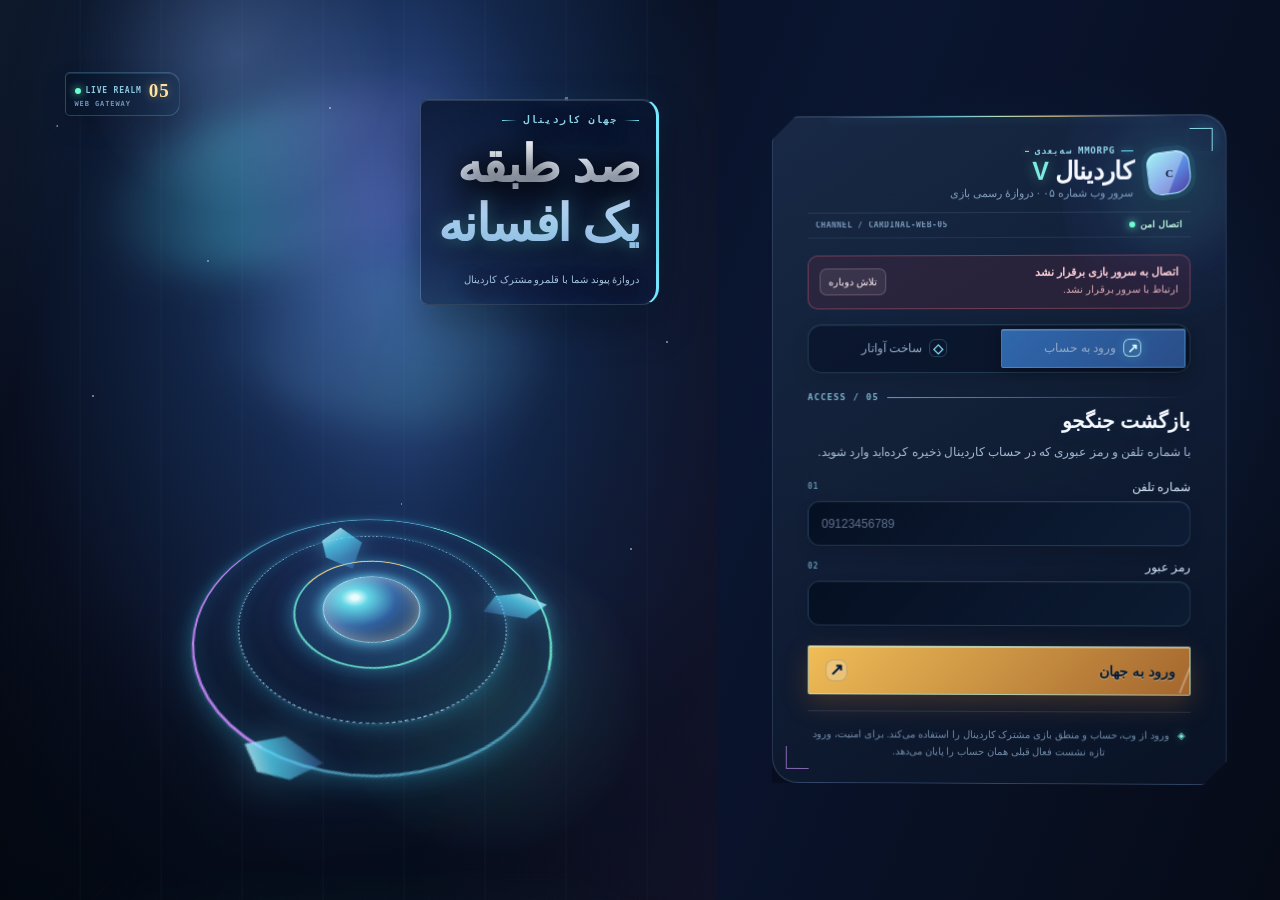
==== commit 1f627ee9: "Fix chat identity, placement, and drop history when the realm empties Three reported problems, all r" ====
--- a/index.html
+++ b/index.html
@@ -30,8 +30,8 @@
       @media (prefers-reduced-motion: reduce) { .startup:before, .startup__bar i { animation: none; } .startup__bar i { left: 0; width: 100%; } }
     </style>
     <script type="module" crossorigin src="./assets/index-vlcLPfTx.js"></script>
-    <script defer src="./assets/cardinal-net-8wbsVr0m.js"></script>
-    <link rel="stylesheet" crossorigin href="./assets/index-mZn1Sz6o.css">
+    <script defer src="./assets/cardinal-net-khQRxpDB.js"></script>
+    <link rel="stylesheet" crossorigin href="./assets/index-vfQVtoo3.css">
     <script type="module">import.meta.url;import("_").catch(()=>1);(async function*(){})().next();if(location.protocol!="file:"){window.__vite_is_modern_browser=true}</script>
     <script type="module">!function(){if(window.__vite_is_modern_browser)return;console.warn("vite: loading legacy chunks, syntax error above and the same error below should be ignored");var e=document.getElementById("vite-legacy-polyfill"),n=document.createElement("script");n.src=e.src,n.onload=function(){System.import(document.getElementById('vite-legacy-entry').getAttribute('data-src'))},document.body.appendChild(n)}();</script>
   </head>
--- a/assets/index-vfQVtoo3.css
+++ b/assets/index-vfQVtoo3.css
@@ -0,0 +1,1142 @@
+:root{color-scheme:dark;--ink: #eef4ff;--muted: #96a4bd;--faint: #64728d;--night: #080f1f;--navy: #101b2e;--panel: rgba(14, 25, 44, .93);--panel-solid: #111f36;--line: rgba(175, 201, 240, .13);--line-strong: rgba(184, 209, 255, .25);--gold: #f6c568;--gold-2: #ffdf94;--cyan: #77cdf9;--blue: #4686e8;--red: #fb7185;--green: #54dba8;--shadow: 0 25px 55px rgba(0, 0, 0, .38);font-family:Tahoma,Segoe UI,Arial,sans-serif}*{box-sizing:border-box}html,body,#root{width:100%;min-width:320px;min-height:100%;margin:0}body{min-height:100vh;background:var(--night);color:var(--ink);overflow:hidden}button,input{font:inherit}button{cursor:pointer;border:0;color:inherit}button:disabled{cursor:wait;opacity:.58}input{min-width:0;border:1px solid var(--line);border-radius:11px;background:rgba(1,7,18,.55);color:var(--ink);outline:none;padding:12px 13px;transition:border-color .2s,box-shadow .2s}input:focus{border-color:rgba(119,205,249,.8);box-shadow:0 0 0 3px rgba(66,145,238,.13)}input::placeholder{color:#61708b}::-webkit-scrollbar{width:8px;height:8px}::-webkit-scrollbar-track{background:rgba(0,0,0,.15)}::-webkit-scrollbar-thumb{border-radius:99px;background:rgba(188,207,242,.26)}.boot-screen{min-height:100vh;display:flex;align-items:center;justify-content:center;gap:14px;background:radial-gradient(circle at 50% 38%,#182d51 0,#0a1224 39%,#050a13);color:var(--muted)}.boot-screen .logo-mark{width:52px;height:52px}.spinner{display:inline-block;width:19px;height:19px;border:2px solid rgba(255,255,255,.24);border-top-color:var(--gold);border-radius:50%;animation:rotate .75s linear infinite;vertical-align:-4px}@keyframes rotate{to{transform:rotate(360deg)}}.auth-screen{min-height:100vh;display:grid;grid-template-columns:minmax(0,1.12fr) minmax(405px,.88fr);direction:ltr;background:#070e1d}.auth-world{overflow:hidden;position:relative;min-height:100vh;background:radial-gradient(ellipse at 56% 29%,#304e8a,#14294e 30%,#080f20 70%,#050911)}.auth-world:before{content:"";position:absolute;top:0;right:0;bottom:0;left:0;background:linear-gradient(90deg,transparent 51%,rgba(4,8,20,.22) 100%),linear-gradient(0deg,#070c18 0%,transparent 40%)}.auth-world__stars{position:absolute;top:0;right:0;bottom:0;left:0;opacity:.75;background-image:radial-gradient(1px 1px at 8% 14%,#fff 99%,transparent),radial-gradient(1.5px 1.5px at 29% 29%,#d3deff 99%,transparent),radial-gradient(1px 1px at 46% 12%,#fff 99%,transparent),radial-gradient(1px 1px at 63% 19%,#fff 99%,transparent),radial-gradient(2px 2px at 79% 11%,#dbe7ff 99%,transparent),radial-gradient(1px 1px at 93% 38%,#fff 99%,transparent),radial-gradient(1px 1px at 13% 44%,#fff 99%,transparent),radial-gradient(1px 1px at 88% 61%,#fff 99%,transparent),radial-gradient(1px 1px at 56% 56%,#fff 99%,transparent)}.auth-world__orb{position:absolute;border-radius:50%;filter:blur(2px);mix-blend-mode:screen;animation:drift 9s ease-in-out infinite alternate}.auth-world__orb--one{width:340px;height:340px;top:-115px;left:9%;background:radial-gradient(circle,rgba(139,180,255,.38),transparent 65%)}.auth-world__orb--two{width:330px;height:330px;bottom:4%;right:9%;background:radial-gradient(circle,rgba(85,234,194,.18),transparent 67%);animation-delay:-4s}@keyframes drift{to{transform:translate(24px,19px) scale(1.07)}}.auth-castle{position:absolute;width:min(700px,83%);height:390px;bottom:7%;left:50%;transform:translate(-50%);filter:drop-shadow(0 20px 32px rgba(0,0,0,.65))}.castle-wall{position:absolute;bottom:0;left:7%;width:86%;height:35%;border-radius:20px 20px 1px 1px;background:repeating-linear-gradient(90deg,#283b5e 0,#283b5e 44px,#1f3154 44px,#1f3154 47px),linear-gradient(#314768,#182844);clip-path:polygon(0 20%,7% 20%,7% 0,14% 0,14% 20%,28% 20%,28% 0,35% 0,35% 20%,48% 20%,48% 0,55% 0,55% 20%,69% 20%,69% 0,76% 0,76% 20%,91% 20%,91% 0,98% 0,98% 20%,100% 20%,100% 100%,0 100%)}.castle-wall:after{content:"";position:absolute;bottom:0;left:42%;width:16%;height:73%;border-radius:68px 68px 0 0;background:linear-gradient(90deg,#131f35,#40506d,#16253c);box-shadow:0 0 25px rgba(255,210,105,.22) inset}.castle-tower{position:absolute;bottom:21%;width:15%;background:linear-gradient(90deg,#1a2b48,#405474 52%,#172641)}.castle-tower:before{content:"";position:absolute;top:-80px;left:-18%;width:136%;height:106px;background:linear-gradient(120deg,transparent 50%,#1c2943 51%);clip-path:polygon(50% 0,100% 80%,100% 100%,0 100%,0 80%)}.castle-tower--left{left:0;height:51%}.castle-tower--right{right:0;height:56%}.castle-tower--main{width:24%;left:38%;height:75%;z-index:2}.castle-tower--main:before{top:-115px;height:140px}.auth-world__caption{direction:rtl;position:absolute;right:10%;top:12%;display:flex;flex-direction:column;gap:8px;text-shadow:0 4px 20px #000}.auth-world__caption span{color:#a9bce2;font-size:13px;letter-spacing:1px}.auth-world__caption strong{font-size:clamp(32px,4vw,58px);line-height:1.15;letter-spacing:-1.5px}.auth-card{direction:rtl;position:relative;align-self:center;justify-self:center;width:min(455px,calc(100% - 50px));max-height:calc(100vh - 42px);overflow:auto;padding:31px 35px 23px;border:1px solid rgba(181,205,251,.16);border-radius:26px;background:linear-gradient(145deg,rgba(23,37,63,.98),rgba(10,20,39,.99));box-shadow:-24px 26px 65px rgba(0,0,0,.32),inset 0 1px rgba(255,255,255,.06)}.auth-brand{display:flex;align-items:center;gap:14px;margin-bottom:23px}.logo-mark{flex:0 0 auto;display:grid;place-items:center;width:43px;height:43px;border:1px solid rgba(255,221,143,.66);border-radius:13px 13px 18px;background:linear-gradient(135deg,#f7d275,#a66d2c);box-shadow:0 0 0 4px rgba(246,197,104,.09),0 8px 22px rgba(0,0,0,.28);transform:rotate(-7deg)}.logo-mark span{font-family:Georgia,serif;font-size:30px;font-weight:700;color:#20233a;transform:rotate(7deg)}.auth-brand span,.auth-brand small{display:block;color:var(--muted);font-size:11px}.auth-brand h1{margin:1px 0;font-size:25px;letter-spacing:-.7px}.auth-brand h1 em{color:var(--gold);font-style:normal}.connection-banner{display:flex;align-items:center;justify-content:space-between;gap:10px;margin:0 0 15px;padding:10px 11px;border:1px solid rgba(251,113,133,.34);border-radius:10px;background:rgba(153,47,66,.16);color:#ffd1d9}.connection-banner strong,.connection-banner span{display:block}.connection-banner strong{margin-bottom:3px;font-size:11px}.connection-banner span{color:#e3afba;font-size:10px;line-height:1.55}.connection-banner button{flex:0 0 auto;padding:7px 8px;border:1px solid rgba(255,209,218,.23);border-radius:7px;background:rgba(255,255,255,.07);color:#fff0f3;font-size:10px}.preview-banner{margin:0 0 20px;padding:10px 12px;border:1px solid rgba(119,205,249,.25);border-radius:10px;background:rgba(54,145,205,.1);color:#b3dfff;font-size:12px;line-height:1.65}.auth-tabs{display:grid;grid-template-columns:1fr 1fr;gap:4px;padding:4px;margin-bottom:23px;border:1px solid var(--line);border-radius:12px;background:rgba(0,0,0,.16)}.auth-tab{padding:9px;border-radius:8px;background:transparent;color:var(--muted);font-size:13px;transition:.2s}.auth-tab--active{color:#fff;background:linear-gradient(135deg,#285b9b,#294a83);box-shadow:0 3px 12px rgba(0,0,0,.28)}.auth-form{display:flex;flex-direction:column;gap:13px}.auth-form h2{margin:0 0 -5px;font-size:20px}.auth-form>p{margin:0 0 3px;color:var(--muted);font-size:12px;line-height:1.8}.auth-form label,.stack-form label,.sheet label{display:flex;flex-direction:column;gap:7px;color:#cdd7eb;font-size:12px}.auth-form label small{color:var(--faint)}.choice-label{margin-bottom:-7px;color:#cdd7eb;font-size:12px}.segmented{display:grid;grid-template-columns:1fr 1fr;gap:7px}.segmented button{padding:10px;border:1px solid var(--line);border-radius:10px;background:rgba(5,12,27,.45);color:var(--muted);font-size:12px}.segmented button.selected{border-color:rgba(246,197,104,.68);background:rgba(246,197,104,.11);color:var(--gold-2)}.class-choices{display:grid;grid-template-columns:repeat(5,1fr);gap:7px}.class-choice{display:flex;min-height:63px;flex-direction:column;align-items:center;justify-content:center;gap:4px;border:1px solid var(--line);border-radius:11px;background:rgba(5,12,27,.45);color:var(--muted);transition:transform .15s,border-color .15s}.class-choice:hover{transform:translateY(-2px)}.class-choice span{font-size:20px}.class-choice small{font-size:10px}.class-choice--selected{border-color:rgba(246,197,104,.75);background:linear-gradient(145deg,rgba(229,174,67,.18),rgba(39,58,90,.35));color:var(--gold-2)}.auth-error{padding:10px 12px;border-radius:10px;background:rgba(190,45,67,.18);color:#ffb9c5;font-size:12px;line-height:1.6}.auth-submit{margin-top:4px;padding:13px;border-radius:12px;background:linear-gradient(135deg,#e6b34f,#a76830);box-shadow:0 9px 22px rgba(165,100,38,.25);color:#171624;font-weight:800;font-size:14px;transition:transform .15s,filter .15s}.auth-submit:hover{transform:translateY(-1px);filter:brightness(1.1)}.demo-link{width:100%;margin-top:13px;padding:8px;background:transparent;color:#9bd8ff;font-size:12px}.demo-link span{display:inline-block;margin-right:5px;transition:transform .2s}.demo-link:hover span{transform:translate(-4px)}.auth-footer{margin-top:16px;padding-top:14px;border-top:1px solid var(--line);color:#67738b;font-size:10px;text-align:center;line-height:1.7}.game-shell{direction:rtl;display:grid;grid-template-columns:minmax(0,1fr) 276px;grid-template-rows:70px calc(100vh - 70px);grid-template-rows:70px calc(100dvh - 70px);min-height:100vh;min-height:100dvh;overflow:hidden;background:#07101e}.topbar{z-index:25;grid-column:1 / -1;display:grid;grid-template-columns:276px 1fr 276px;align-items:center;min-width:0;padding:0 18px;border-bottom:1px solid rgba(192,212,245,.12);background:rgba(8,16,31,.92);box-shadow:0 3px 18px rgba(0,0,0,.18);backdrop-filter:blur(18px)}.brand{display:flex;align-items:center;gap:10px;justify-self:start;padding:0;background:transparent;text-align:right}.brand .logo-mark{width:34px;height:34px;border-radius:10px 10px 14px}.brand .logo-mark span{font-size:24px}.brand strong,.brand span{display:block}.brand strong{font-size:15px;letter-spacing:-.3px}.brand strong i{color:var(--gold);font-style:normal}.brand span{margin-top:2px;color:var(--faint);font-size:10px}.topbar-center{display:flex;align-items:center;justify-content:center;gap:7px}.location-chip,.floor-chip,.demo-chip{padding:6px 10px;border:1px solid rgba(96,220,166,.2);border-radius:99px;background:rgba(38,142,110,.13);color:#a8eed2;font-size:11px}.location-chip--wild{border-color:rgba(246,143,80,.25);background:rgba(166,72,31,.16);color:#ffbb84}.floor-chip{border-color:var(--line);background:rgba(68,100,150,.13);color:#c2d7f8}.demo-chip{border-color:rgba(246,197,104,.2);background:rgba(246,197,104,.1);color:var(--gold)}.topbar-actions{display:flex;align-items:center;justify-content:end;gap:9px}.coin-pill{display:flex;align-items:center;gap:6px;padding:8px 11px;border:1px solid rgba(246,197,104,.21);border-radius:10px;background:rgba(154,103,23,.12);color:var(--gold-2);font-size:13px;font-weight:700}.coin-pill span{color:var(--gold);font-size:17px}.coin-pill small{color:#bc913f;font-size:9px}.icon-button{display:grid;place-items:center;width:33px;height:33px;border:1px solid var(--line);border-radius:10px;background:rgba(87,111,150,.1);color:#dbe8fb;font-size:23px;line-height:1;transition:.2s}.icon-button:hover{border-color:rgba(246,197,104,.45);background:rgba(246,197,104,.11)}.icon-button--top{font-size:15px}.logout{padding:7px 8px;border-radius:8px;background:transparent;color:#8693ad;font-size:11px}.logout:hover{color:#f2a0ae}.sidebar{grid-column:2;grid-row:2;z-index:10;display:flex;min-height:0;flex-direction:column;border-left:1px solid rgba(192,212,245,.11);background:linear-gradient(180deg,rgba(13,26,47,.98),rgba(8,17,32,.984));box-shadow:-12px 0 25px rgba(0,0,0,.1)}.player-card{display:flex;align-items:center;gap:10px;padding:18px 17px 13px}.player-avatar{display:grid;place-items:center;width:37px;height:37px;border:1px solid rgba(246,197,104,.38);border-radius:50%;background:radial-gradient(circle at 35% 30%,#425889,#1b2a45);box-shadow:0 0 17px rgba(246,197,104,.12);font-size:19px}.player-card b,.player-card span{display:block;max-width:175px;overflow:hidden;text-overflow:ellipsis;white-space:nowrap}.player-card b{color:#eef4ff;font-size:13px}.player-card span{margin-top:4px;color:var(--muted);font-size:10px}.sidebar-close{display:none}.xp-wrap{padding:0 17px 14px;border-bottom:1px solid var(--line)}.xp-wrap>div:first-child{display:flex;justify-content:space-between;margin-bottom:7px;color:var(--muted);font-size:10px}.xp-wrap b{color:#9ec8ff;font-weight:400}.progress{position:relative;height:6px;overflow:hidden;border-radius:99px;background:rgba(168,191,235,.13)}.progress i{position:absolute;top:0;right:0;bottom:0;border-radius:inherit;background:linear-gradient(90deg,#5b86e8,#8cd6ff);box-shadow:0 0 9px rgba(106,181,255,.75)}.side-nav{display:flex;flex:1;flex-direction:column;gap:3px;min-height:0;padding:11px 9px;overflow-y:auto}.nav-item{display:flex;align-items:center;gap:10px;width:100%;padding:9px 11px;border:1px solid transparent;border-radius:9px;background:transparent;color:#9fadc5;text-align:right;font-size:12px;transition:.18s}.nav-item:hover{background:rgba(105,142,201,.09);color:#dceaff}.nav-item--active{border-color:rgba(118,177,249,.18);background:linear-gradient(90deg,rgba(64,118,196,.27),rgba(42,79,133,.13));color:#eef7ff;box-shadow:inset -2px 0 #76c4f5}.nav-item>span{width:20px;font-size:17px;text-align:center}.sidebar-bottom{display:grid;grid-template-columns:1fr 1fr;gap:6px;padding:10px;border-top:1px solid var(--line)}.action-button{min-height:37px;padding:7px 6px;border:1px solid rgba(115,160,229,.23);border-radius:9px;background:rgba(44,78,134,.24);color:#cfe3ff;font-size:10px;transition:.18s}.action-button:hover{transform:translateY(-1px);background:rgba(55,98,165,.43)}.action-button--travel{border-color:rgba(101,217,181,.22);background:rgba(24,128,93,.16);color:#b6f1d9}.action-button--hunt{border-color:rgba(248,159,87,.32);background:rgba(167,76,28,.24);color:#ffd2a5}.action-button--boss{border-color:rgba(237,97,135,.32);background:rgba(145,42,70,.24);color:#ffc0cf}.world{grid-column:1;grid-row:2;position:relative;min-width:0;min-height:0;overflow:hidden}.world-loading,.webgl-fallback{position:absolute;top:0;right:0;bottom:0;left:0;display:flex;align-items:center;justify-content:center;gap:11px;background:radial-gradient(circle at 54% 39%,#233d6a,#081222 64%,#050a13);color:#b9cbe7;font-size:12px}.webgl-fallback{flex-direction:column;gap:7px;padding:25px;text-align:center}.webgl-fallback>span{color:var(--gold);font-size:42px}.webgl-fallback b{color:#e9f2ff;font-size:14px}.webgl-fallback small{color:#a5b6cf;font-size:11px}.world canvas{display:block;width:100%!important;height:100%!important;touch-action:none}.world:after{content:"";position:absolute;inset:auto 0 0;height:19%;pointer-events:none;background:linear-gradient(0deg,rgba(2,8,18,.54),transparent)}.avatar-label{padding:3px 8px;border:1px solid rgba(187,220,255,.25);border-radius:99px;background:rgba(6,14,28,.75);color:#cfe4ff;font-family:Tahoma,sans-serif;font-size:10px;box-shadow:0 3px 10px rgba(0,0,0,.3)}.avatar-label--self{border-color:rgba(246,197,104,.45);color:#ffe19c}.world-sign{padding:5px 10px;border:1px solid rgba(246,197,104,.43);border-radius:5px;background:rgba(22,31,50,.75);color:#f8d47d;font-family:Tahoma,sans-serif;font-size:11px;box-shadow:0 3px 13px rgba(0,0,0,.35)}.world-sign--danger{border-color:rgba(105,205,167,.42);color:#b9f3d9}.world-hud{position:absolute;top:16px;right:19px;left:19px;z-index:2;display:flex;justify-content:space-between;pointer-events:none}.world-hud__hint,.world-hud__status{display:flex;align-items:center;gap:5px;padding:7px 10px;border:1px solid rgba(204,225,255,.15);border-radius:10px;background:rgba(7,17,32,.48);color:#a8b7d0;font-size:10px;backdrop-filter:blur(8px)}.world-hud kbd{display:inline-grid;min-width:17px;place-items:center;padding:2px;border:1px solid rgba(204,225,255,.24);border-bottom-color:rgba(204,225,255,.43);border-radius:3px;background:rgba(255,255,255,.06);color:#e5effe;font-family:inherit;font-size:9px}.world-hud__status b{color:#ffd778;font-size:13px}.world-hud__status i{color:#eab64f;font-size:13px;font-style:normal}.world-caption{position:absolute;right:23px;bottom:22px;z-index:3;display:flex;flex-direction:column;padding-right:12px;border-right:2px solid var(--gold);text-shadow:0 2px 12px #000;pointer-events:none}.world-caption span{color:#b6c6e0;font-size:10px}.world-caption b{margin:3px 0;color:#fff4cf;font-size:21px}.world-caption small{color:#98a8c1;font-size:10px}.mobile-menu,.mobile-nav,.touch-controls{display:none}.panel-layer{position:fixed;z-index:20;top:70px;right:0;bottom:0;left:0;pointer-events:none}.panel-layer__backdrop{position:absolute;top:0;right:0;bottom:0;left:0;background:rgba(3,8,17,.22);pointer-events:auto}.game-panel{position:absolute;z-index:1;top:18px;right:296px;bottom:18px;display:flex;width:min(480px,calc(100vw - 334px));flex-direction:column;overflow:hidden;border:1px solid rgba(189,216,255,.18);border-radius:19px;background:linear-gradient(155deg,rgba(23,39,67,.97),rgba(10,21,39,.97));box-shadow:var(--shadow),inset 0 1px rgba(255,255,255,.06);pointer-events:auto;backdrop-filter:blur(17px)}.panel-header{display:flex;align-items:center;justify-content:space-between;flex:0 0 auto;padding:18px 20px 15px;border-bottom:1px solid var(--line)}.panel-heading{display:flex;align-items:center;gap:10px}.panel-icon{display:grid;place-items:center;width:37px;height:37px;border:1px solid rgba(246,197,104,.28);border-radius:11px;background:rgba(246,197,104,.09);font-size:19px}.eyebrow{display:block;color:#7e90ad;font-size:10px;letter-spacing:.25px}.panel-heading h2{margin:2px 0 0;font-size:18px;letter-spacing:-.5px}.panel-content{flex:1;min-height:0;padding:18px 20px 23px;overflow-y:auto}.panel-loading{display:flex;align-items:center;justify-content:center;gap:10px;min-height:190px;color:var(--muted);font-size:12px;text-align:center}.panel-error,.empty-state{display:flex;align-items:center;min-height:130px;flex-direction:column;justify-content:center;gap:9px;padding:20px;border:1px dashed rgba(170,197,240,.22);border-radius:13px;color:#9eacc3;font-size:12px;line-height:1.8;text-align:center}.panel-error{border-color:rgba(251,113,133,.3);color:#ffc3ce}.button{display:inline-flex;align-items:center;justify-content:center;min-height:34px;padding:7px 12px;border:1px solid transparent;border-radius:9px;background:linear-gradient(135deg,#3978d0,#28579a);color:#f7fbff;font-size:11px;font-weight:700;white-space:nowrap;box-shadow:0 5px 12px rgba(4,12,30,.22);transition:transform .16s,filter .16s,border-color .16s}.button:hover:not(:disabled){transform:translateY(-1px);filter:brightness(1.12)}.button--gold{background:linear-gradient(135deg,#e8b54d,#9e622c);color:#1d1a1f}.button--danger{border-color:rgba(252,126,145,.18);background:linear-gradient(135deg,#c24b62,#852b45);color:#fff0f3}.button--ghost{border-color:rgba(155,191,244,.22);background:rgba(69,108,169,.13);color:#cfe2ff;box-shadow:none}.button--wide{width:100%;margin-top:12px;min-height:40px}.button-row{display:flex;flex-wrap:wrap;gap:8px;margin-top:13px}.value-row{display:flex;align-items:center;justify-content:space-between;gap:13px;padding:8px 0;border-bottom:1px solid rgba(183,209,249,.08);color:var(--muted);font-size:11px}.value-row:last-child{border-bottom:0}.value-row b{color:#e9f1ff;font-size:12px}.text-gold{color:var(--gold)!important}.stat-grid{display:grid;grid-template-columns:1fr 1fr;gap:0 17px;margin:15px 0;padding:2px 13px;border:1px solid var(--line);border-radius:12px;background:rgba(4,11,24,.22)}.hero-card{display:flex;align-items:center;gap:13px;padding:15px;border:1px solid rgba(138,185,247,.2);border-radius:14px;background:linear-gradient(125deg,rgba(56,88,143,.31),rgba(33,47,79,.3))}.avatar-crest{display:grid;place-items:center;width:56px;height:56px;border:1px solid rgba(246,197,104,.52);border-radius:15px 15px 24px;background:radial-gradient(circle at 30% 25%,#4f70a6,#1a2b48);box-shadow:inset 0 0 22px rgba(247,205,110,.16);font-size:27px}.hero-card h3{margin:0 0 4px;font-size:17px}.hero-card p{margin:0 0 7px;color:#a5b5ce;font-size:11px}.status-pill{display:inline-block;padding:3px 7px;border-radius:99px;font-size:9px}.status-pill--white{background:rgba(233,244,255,.12);color:#d7edff}.level-card{margin:14px 0}.level-heading{display:flex;justify-content:space-between;margin-bottom:7px;color:#b6c8e5;font-size:11px}.level-heading span:first-child{color:#f5d17d;font-weight:700}.lore-card,.muted-card{display:flex;gap:10px;padding:13px;border:1px solid var(--line);border-radius:12px;background:rgba(3,10,22,.22)}.lore-card>span{font-size:19px}.lore-card h3{margin:0 0 4px;color:#dce9ff;font-size:12px}.lore-card p{margin:0 0 6px;color:#afbed5;font-size:11px;line-height:1.8}.lore-card small{color:#e4be70;font-size:10px;line-height:1.7}.muted-card{display:block;margin-top:14px}.tabs{display:flex;gap:4px;margin:14px 0;padding:4px;overflow-x:auto;border:1px solid var(--line);border-radius:10px;background:rgba(1,7,18,.21)}.tab{flex:1;min-width:max-content;padding:7px 9px;border-radius:7px;background:transparent;color:#8798b2;font-size:10px}.tab--active{background:rgba(75,133,216,.3);color:#edf7ff;box-shadow:0 3px 8px rgba(0,0,0,.2)}.tabs--four .tab{min-width:auto;padding-inline:6px}.bag-summary,.shop-intro,.workshop-banner{display:flex;align-items:center;gap:10px;padding:12px;border:1px solid rgba(246,197,104,.17);border-radius:12px;background:rgba(115,82,23,.1)}.bag-summary>div:first-child{display:flex;min-width:92px;flex-direction:column}.bag-summary span,.shop-intro span{color:#b7a77f;font-size:10px}.bag-summary b{margin-top:3px;color:var(--gold-2);font-size:15px}.bag-summary b small{color:#a89670;font-size:10px}.progress--thin{flex:1}.bag-summary .button{margin-right:auto}.item-list{display:flex;flex-direction:column;gap:8px}.inventory-row,.member-row{display:flex;align-items:center;gap:10px;padding:11px;border:1px solid var(--line);border-radius:12px;background:rgba(2,9,21,.21)}.item-glyph{display:grid;width:33px;height:33px;place-items:center;border-radius:9px;background:rgba(78,129,198,.17);font-size:17px}.item-info{min-width:0;flex:1}.item-info h4{margin:0;overflow:hidden;color:#e6f0ff;font-size:12px;text-overflow:ellipsis;white-space:nowrap}.item-info h4 em{margin-right:4px;color:#90e5c8;font-size:9px;font-style:normal}.item-info p{margin:4px 0 2px;overflow:hidden;color:#94a5bd;font-size:10px;text-overflow:ellipsis;white-space:nowrap}.item-info small{color:#71839e;font-size:10px}.row-actions{display:flex;flex-wrap:wrap;justify-content:end;gap:5px}.row-actions .button{min-height:29px;padding:5px 7px;font-size:9px}.sheet{position:fixed;z-index:50;top:0;right:0;bottom:0;left:0;display:grid;align-items:end;justify-items:center;direction:rtl}.sheet__backdrop{position:absolute;top:0;right:0;bottom:0;left:0;background:rgba(2,7,15,.58);backdrop-filter:blur(2px)}.sheet__body{position:relative;z-index:1;display:flex;width:min(430px,calc(100vw - 24px));flex-direction:column;gap:13px;padding:12px 19px 22px;border:1px solid rgba(194,216,251,.22);border-bottom:0;border-radius:19px 19px 0 0;background:linear-gradient(145deg,#1c2c49,#0e1c33);box-shadow:0 -16px 42px rgba(0,0,0,.38)}.sheet__grip{align-self:center;width:35px;height:4px;border-radius:9px;background:rgba(210,225,255,.28)}.sheet__body h3{margin:2px 0 0;font-size:16px}.sheet__body p{margin:-4px 0 2px;color:var(--muted);font-size:11px}.sheet .button-row{justify-content:end}.form-error{color:#ffb9c5;font-size:11px;line-height:1.5}.shop-intro{justify-content:space-between}.shop-intro b{color:var(--gold-2);font-size:12px}.equipment-slot{display:grid;grid-template-columns:39px minmax(0,1fr);gap:10px;align-items:start;margin-bottom:9px;padding:12px;border:1px solid var(--line);border-radius:12px;background:linear-gradient(145deg,rgba(66,101,158,.17),rgba(2,9,20,.18))}.equipment-slot__icon{display:grid;width:37px;height:37px;place-items:center;border:1px solid rgba(246,197,104,.22);border-radius:10px;background:rgba(246,197,104,.08);font-size:18px}.equipment-slot>div:nth-child(2)>span{color:#8ca0be;font-size:10px}.equipment-slot h3{margin:3px 0;overflow:hidden;color:#e8f1ff;font-size:12px;text-overflow:ellipsis;white-space:nowrap}.equipment-slot small{color:#d8b967;font-size:9px}.slot-picker{grid-column:1 / -1;display:flex;flex-wrap:wrap;gap:5px;padding-top:2px}.slot-picker .button{max-width:100%;min-height:27px;overflow:hidden;padding:5px 7px;text-overflow:ellipsis;font-size:9px}.product-grid{display:grid;grid-template-columns:1fr 1fr;gap:9px}.product-card{display:flex;min-height:178px;flex-direction:column;padding:12px;border:1px solid var(--line);border-radius:12px;background:linear-gradient(155deg,rgba(63,95,146,.17),rgba(2,8,19,.2))}.product-card__icon{font-size:24px}.product-card h3{margin:8px 0 4px;color:#eaf1ff;font-size:12px}.product-card p{flex:1;margin:0;color:#98a7bf;font-size:10px;line-height:1.65}.product-card footer{display:flex;align-items:center;justify-content:space-between;gap:6px;margin-top:9px}.product-card footer b{color:var(--gold);font-size:11px}.product-card footer .button{min-height:28px;padding:5px 8px;font-size:9px}.product-card--crafted{border-color:rgba(246,197,104,.18)}.section-title{display:flex;align-items:center;justify-content:space-between}.section-title h3{margin:3px 0 0;font-size:14px}.minor-title{margin:18px 0 8px;color:#b9c8de;font-size:12px}.quest-card{display:flex;gap:11px;align-items:center;margin-top:8px;padding:11px;border:1px solid rgba(115,160,229,.18);border-radius:12px;background:rgba(47,77,126,.13)}.quest-card__icon{font-size:22px}.quest-card>div:nth-child(2){flex:1}.quest-card small{color:#879ab8;font-size:9px}.quest-card h3{margin:3px 0;color:#e2edff;font-size:12px}.quest-card p{margin:0 0 5px;color:#b0c0d6;font-size:10px}.quest-rewards{display:flex;gap:8px;color:#edc76e;font-size:9px}.deadline{display:block;margin-top:5px}.job-banner,.guild-banner,.account-card,.danger-callout{display:flex;gap:12px;padding:14px;border:1px solid rgba(114,166,233,.2);border-radius:13px;background:linear-gradient(130deg,rgba(47,86,146,.28),rgba(16,30,54,.18))}.job-banner>span,.guild-banner>span,.account-card>span{font-size:31px}.job-banner h3,.guild-banner h3,.account-card h3{margin:0 0 5px;color:#edf4ff;font-size:15px}.job-banner p,.guild-banner p,.account-card p{margin:0;color:#a2b4cf;font-size:11px;line-height:1.8}.guild-banner{margin-bottom:13px}.guild-banner small,.guild-banner em{color:#8ba6cd;font-size:10px;font-style:normal}.member-list{display:flex;flex-direction:column;gap:6px}.member-row>span{font-size:17px}.member-row>div:nth-child(2){display:flex;flex:1;min-width:0;flex-direction:column;gap:3px}.member-row b{overflow:hidden;color:#dce8fc;font-size:12px;text-overflow:ellipsis;white-space:nowrap}.member-row small,.member-row em{color:#8498b7;font-size:10px;font-style:normal}.member-row em{margin-right:auto}.party-code{display:flex;flex-direction:column;align-items:center;gap:3px;padding:18px;border:1px dashed rgba(246,197,104,.42);border-radius:13px;background:rgba(132,88,24,.1);text-align:center}.party-code span{color:#bca36f;font-size:10px}.party-code b{direction:ltr;color:#fd8;font-size:27px;letter-spacing:3px}.party-code small{color:#92a4bd;font-size:10px}.inline-form{display:flex;gap:7px;margin-top:10px}.inline-form input{flex:1}.divider-label{margin:14px 0 -2px;color:#70819c;font-size:11px;text-align:center}.inline-notice{margin:11px 0;padding:10px;border:1px solid rgba(113,203,165,.23);border-radius:9px;background:rgba(29,122,87,.12);color:#bbefd8;font-size:10px;line-height:1.7}.boss-card{position:relative;overflow:hidden;padding:16px;border:1px solid rgba(237,97,135,.28);border-radius:14px;background:radial-gradient(circle at 82% 25%,rgba(208,58,94,.2),transparent 34%),linear-gradient(145deg,rgba(97,30,50,.43),rgba(24,29,51,.45))}.boss-card__art{position:absolute;top:-8px;left:12px;opacity:.35;font-size:86px;transform:rotate(-12deg)}.boss-card>*:not(.boss-card__art){position:relative}.boss-card span{color:#f7b2be;font-size:10px}.boss-card h3{margin:3px 0 6px;color:#ffe2e6;font-size:20px}.boss-card p{max-width:72%;margin:0;color:#c6b2c2;font-size:11px;line-height:1.8}.boss-card small{display:block;max-width:76%;margin-top:9px;color:#f4c5ca;font-size:10px;line-height:1.7}.spy-data{max-width:75%;margin-top:9px}.battle-compare{display:grid;grid-template-columns:1fr auto 1fr;align-items:center;gap:9px;margin:14px 0;padding:11px;border:1px solid var(--line);border-radius:11px;background:rgba(3,9,20,.25);text-align:center}.battle-compare div{display:flex;flex-direction:column;gap:4px}.battle-compare span{color:#8ea0ba;font-size:10px}.battle-compare b{color:#e7effe;font-size:14px}.battle-compare>span{color:#f18398;font-weight:800;font-size:12px}.danger-callout{border-color:rgba(251,113,133,.27);background:rgba(124,38,58,.2)}.danger-callout>span{font-size:24px}.danger-callout h3{margin:0 0 4px;color:#ffd7df;font-size:14px}.danger-callout p{margin:0;color:#d9aeb7;font-size:11px;line-height:1.75}.stack-form{display:flex;flex-direction:column;gap:11px}.portal-illustration{display:grid;place-items:center;height:102px;margin-bottom:7px;border:1px solid rgba(101,190,255,.35);border-radius:50%;background:radial-gradient(circle,rgba(78,178,255,.38),rgba(38,83,162,.23) 43%,transparent 70%);color:#c9edff;font-size:52px;text-shadow:0 0 25px #53b8ff;animation:pulse 2.6s ease-in-out infinite}.centered-copy{margin:0 0 15px;color:#aab9d0;font-size:11px;line-height:1.85;text-align:center}.cost-line{display:flex;justify-content:space-between;padding:9px 0;border-bottom:1px solid var(--line);color:var(--muted);font-size:11px}.cost-line b{color:var(--gold)}.social-card{margin-bottom:10px;padding:13px;border:1px solid var(--line);border-radius:13px;background:rgba(4,11,23,.22)}.social-card__head{display:flex;align-items:center;gap:9px}.social-card__head>span{font-size:23px}.social-card__head small{color:#7f94b5;font-size:10px}.social-card__head h3{margin:2px 0 0;color:#dfebfd;font-size:14px}.social-card p{margin:11px 0;color:#a5b5ca;font-size:11px;line-height:1.75}.workshop-banner{border-color:rgba(246,197,104,.22);background:rgba(127,72,27,.14)}.workshop-banner>span{font-size:26px}.workshop-banner>div{flex:1}.workshop-banner h3{margin:0 0 4px;color:#ffe09a;font-size:14px}.workshop-banner p{margin:0;color:#c0ab7e;font-size:10px}.craft-row{display:flex;justify-content:space-between;gap:10px;padding:12px;border:1px solid var(--line);border-radius:12px;background:rgba(3,10,23,.2)}.craft-row>div{min-width:0}.craft-row h3{margin:0;color:#e7effd;font-size:12px}.craft-row p{margin:5px 0;color:#9eb0cb;font-size:10px}.craft-row small{color:#d0aa5f;font-size:9px;line-height:1.65}.craft-row aside{display:flex;align-items:end;flex-direction:column;gap:8px;white-space:nowrap}.craft-row aside small{color:#a4b6d1}.noble-card{display:flex;gap:13px;padding:16px;border:1px solid rgba(246,197,104,.24);border-radius:14px;background:radial-gradient(circle at 75% 20%,rgba(246,197,104,.17),transparent 38%),rgba(116,79,22,.13)}.noble-card--active{border-color:rgba(246,197,104,.55)}.noble-card>span{font-size:33px}.noble-card small{color:#d8b86e;font-size:10px}.noble-card h3{margin:4px 0;color:#ffe8aa;font-size:15px}.noble-card p{margin:0;color:#c4b58e;font-size:10px}.benefit-list{margin:14px 0;padding:0;list-style:none}.benefit-list li{position:relative;margin:7px 0;padding-right:18px;color:#bdc8d9;font-size:11px;line-height:1.7}.benefit-list li:before{content:"✦";position:absolute;right:0;color:var(--gold)}.leaderboard-title{margin:2px 0 10px;color:#d9e7fc;font-size:14px}.leaderboard-list{display:flex;flex-direction:column;gap:7px;margin:0;padding:0;list-style:none}.leaderboard-list li{display:flex;align-items:center;gap:10px;padding:10px;border:1px solid var(--line);border-radius:10px;background:rgba(3,10,22,.2)}.rank{display:grid;width:26px;height:26px;place-items:center;border-radius:8px;background:rgba(125,153,196,.16);color:#bcd4fb;font-size:11px}.rank--1{background:rgba(246,197,104,.22);color:#ffe49b}.rank--2{background:rgba(200,214,235,.18);color:#e3edff}.rank--3{background:rgba(202,129,73,.2);color:#ffc98f}.leaderboard-list div{display:flex;flex-direction:column;gap:3px}.leaderboard-list b{color:#e3ecfa;font-size:12px}.leaderboard-list small{color:#8fa1ba;font-size:10px}.account-card{margin-bottom:14px}.account-card>div{min-width:0}.account-card small{display:block;margin-top:8px;color:#7e91af;font-size:10px}.account-actions{display:grid;grid-template-columns:1fr 1fr;gap:7px}.account-actions .button:last-child{grid-column:1 / -1}.warning-copy{color:#ffbdc8!important}.guide section{padding:13px 0;border-bottom:1px solid var(--line)}.guide section:first-child{padding-top:0}.guide h3{margin:0 0 7px;color:#deebff;font-size:14px}.guide p{margin:0;color:#aebdd2;font-size:11px;line-height:2}.toast-stack{position:fixed;z-index:80;left:18px;bottom:19px;display:flex;width:min(365px,calc(100vw - 36px));flex-direction:column-reverse;gap:8px;pointer-events:none}.toast{position:relative;display:flex;gap:8px;padding:12px 31px 12px 13px;border:1px solid var(--line-strong);border-radius:12px;background:rgba(13,28,50,.95);box-shadow:0 12px 30px rgba(0,0,0,.38);backdrop-filter:blur(14px);pointer-events:auto;animation:toast-in .28s ease-out}.toast:before{content:"";position:absolute;top:11px;right:0;bottom:11px;width:3px;border-radius:4px 0 0 4px;background:var(--cyan)}.toast--success:before{background:var(--green)}.toast--danger:before{background:var(--red)}.toast--warning:before{background:var(--gold)}.toast>button{position:absolute;top:5px;left:6px;background:transparent;color:#8da0be;font-size:17px}.toast small{color:#91a7c7;font-size:9px}.toast h4{margin:2px 0 4px;color:#f0f6ff;font-size:12px}.toast p{margin:0;color:#b6c5db;font-size:10px;line-height:1.65}.toast-rewards{display:flex;flex-wrap:wrap;gap:5px;margin-top:7px}.toast-rewards span{padding:3px 5px;border-radius:5px;background:rgba(246,197,104,.13);color:#f5d482;font-size:9px}@keyframes toast-in{0%{opacity:0;transform:translate(-14px)}to{opacity:1;transform:none}}@keyframes pulse{50%{transform:scale(1.035);filter:brightness(1.16)}}@media (max-width: 980px){.game-shell{grid-template-columns:minmax(0,1fr) 240px}.topbar{grid-template-columns:235px 1fr 235px}.game-panel{right:260px;width:min(460px,calc(100vw - 283px))}.sidebar-bottom{grid-template-columns:1fr}.auth-screen{grid-template-columns:1fr minmax(380px,.9fr)}.auth-world__caption{right:8%}.auth-card{width:min(425px,calc(100% - 32px));padding-inline:25px}}@media (max-width: 760px){body{overflow:hidden}.auth-screen{display:block;overflow-y:auto;background:#091223}.auth-world{min-height:225px;height:30vh}.auth-castle{width:410px;height:212px;bottom:-21px}.castle-tower--main:before{top:-62px;height:80px}.castle-tower:before{top:-47px;height:67px}.auth-world__caption{top:26px;right:25px}.auth-world__caption strong{font-size:28px}.auth-card{width:calc(100% - 24px);max-height:none;margin:-20px auto 25px;padding:25px 20px 18px}.game-shell{display:block;min-height:100vh;min-height:100dvh;padding-top:calc(60px + env(safe-area-inset-top));padding-bottom:calc(61px + env(safe-area-inset-bottom))}.topbar{position:fixed;z-index:30;top:0;right:0;left:0;display:flex;height:calc(60px + env(safe-area-inset-top));padding:env(safe-area-inset-top) 12px 0;justify-content:space-between}.brand .logo-mark{width:31px;height:31px}.brand strong{font-size:13px}.brand span{font-size:9px}.topbar-center{display:none}.topbar-actions{gap:5px}.coin-pill{padding:6px 8px;border-radius:8px;font-size:11px}.coin-pill span{font-size:14px}.icon-button--top,.logout{display:none}.sidebar{position:fixed;z-index:60;top:0;right:0;bottom:0;width:min(286px,84vw);transform:translate(105%);transition:transform .25s ease;box-shadow:-20px 0 50px rgba(0,0,0,.45);pointer-events:none;visibility:hidden}.sidebar--open{transform:none;pointer-events:auto;visibility:visible}.sidebar:after{content:"";position:fixed;z-index:-1;top:0;right:100%;width:100vw;height:100vh;background:rgba(0,0,0,.35)}.sidebar-close{display:block;margin-right:auto;background:transparent;color:#9eadc5;font-size:23px}.side-nav{padding-bottom:10px}.sidebar-bottom{grid-template-columns:1fr 1fr}.world{width:100%;height:calc(100vh - 121px - env(safe-area-inset-top) - env(safe-area-inset-bottom));height:calc(100dvh - 121px - env(safe-area-inset-top) - env(safe-area-inset-bottom))}.world-hud{top:10px;right:10px;left:10px}.world-hud__hint{display:none}.world-caption{right:14px;bottom:14px}.world-caption b{font-size:17px}.mobile-menu{position:absolute;z-index:6;top:9px;right:10px;display:grid;width:35px;height:35px;place-items:center;border:1px solid rgba(207,224,255,.18);border-radius:9px;background:rgba(8,19,36,.56);color:#d3e6ff;font-size:19px}.touch-controls{position:absolute;z-index:7;bottom:13px;left:max(12px,env(safe-area-inset-left));display:grid;width:144px;grid-template-columns:repeat(3,44px);grid-template-rows:15px 44px 44px;gap:4px;direction:ltr;opacity:.94;touch-action:none}.touch-controls__label{grid-column:1 / -1;align-self:center;color:rgba(224,239,255,.72);font-size:9px;letter-spacing:.4px;text-align:center}.touch-controls button{display:grid;width:44px;height:44px;place-items:center;border:1px solid rgba(204,225,255,.25);border-radius:12px;background:rgba(7,19,36,.62);box-shadow:0 5px 14px rgba(0,0,0,.22);color:#d9ebff;font-size:15px;-webkit-tap-highlight-color:transparent}.touch-controls button:active{border-color:rgba(246,197,104,.65);background:rgba(166,112,35,.48);color:#ffe2a2;transform:scale(.94)}.touch-controls button:nth-of-type(1){grid-column:2;grid-row:2}.touch-controls button:nth-of-type(2){grid-column:3;grid-row:3}.touch-controls button:nth-of-type(3){grid-column:2;grid-row:3}.touch-controls button:nth-of-type(4){grid-column:1;grid-row:3}.mobile-nav{position:fixed;z-index:31;right:0;bottom:0;left:0;display:grid;height:calc(61px + env(safe-area-inset-bottom));padding-bottom:env(safe-area-inset-bottom);grid-template-columns:repeat(5,1fr);border-top:1px solid rgba(182,206,246,.15);background:rgba(9,19,35,.97);box-shadow:0 -5px 22px rgba(0,0,0,.27);backdrop-filter:blur(15px)}.mobile-nav button{display:flex;align-items:center;justify-content:center;gap:2px;flex-direction:column;background:transparent;color:#9db0cd;font-size:16px}.mobile-nav button span{font-size:8px}.mobile-nav__main{margin:-14px 3px 5px;border:1px solid rgba(246,197,104,.52)!important;border-radius:16px 16px 10px 10px;background:linear-gradient(150deg,#ddac50,#84542c)!important;box-shadow:0 -5px 16px rgba(185,125,46,.25);color:#17182a!important}.panel-layer{top:60px;right:0;bottom:61px;left:0}.game-panel{top:auto;right:0;bottom:0;width:100%;max-height:min(82vh,720px);border-bottom:0;border-radius:19px 19px 0 0}.panel-header{padding:14px 17px 12px}.panel-content{padding:14px 16px 20px}.panel-layer__backdrop{background:rgba(2,7,15,.5)}.toast-stack{bottom:70px;left:10px;width:min(360px,calc(100vw - 20px))}.product-grid{grid-template-columns:1fr 1fr}.auth-footer{margin-bottom:0}}@media (max-width: 390px){.product-grid{grid-template-columns:1fr}.class-choices{gap:4px}.class-choice{min-height:54px}.class-choice small{font-size:8px}.panel-content{padding-inline:12px}.stat-grid{gap:0 10px;padding-inline:9px}.world-hud__status{margin-right:43px}.sidebar-bottom{grid-template-columns:1fr}}:root{--violet: #b993ff;--teal: #62e6bd;--glass: rgba(10, 21, 42, .72);--rim: rgba(226, 238, 255, .2)}html{background:#050b19;overscroll-behavior:none}body{background:radial-gradient(circle at 72% -10%,#1e3d70 0,transparent 31%),#050b19;text-rendering:optimizeLegibility}button{-webkit-tap-highlight-color:transparent}.game-shell{background:radial-gradient(circle at 68% 0%,rgba(52,103,182,.16),transparent 32%),#06101f}.topbar{border-bottom-color:rgba(219,232,255,.16);background:linear-gradient(100deg,rgba(6,15,31,.96),rgba(15,27,53,.94) 49%,rgba(8,16,33,.96));box-shadow:0 8px 32px rgba(0,0,0,.27),inset 0 -1px rgba(251,220,147,.06)}.brand{position:relative}.brand:after{content:"";position:absolute;right:1px;bottom:-9px;width:82px;height:1px;background:linear-gradient(90deg,transparent,var(--gold),transparent);opacity:.65}.coin-pill{border-color:rgba(255,211,113,.31);background:linear-gradient(135deg,rgba(157,103,26,.28),rgba(55,40,30,.32));box-shadow:inset 0 1px rgba(255,232,166,.12),0 6px 16px rgba(0,0,0,.17)}.location-chip,.floor-chip,.demo-chip{box-shadow:inset 0 1px rgba(255,255,255,.06)}.sidebar{background:linear-gradient(180deg,rgba(14,28,52,.98),rgba(7,16,34,.99));border-left-color:rgba(190,214,255,.14)}.player-card{position:relative;overflow:hidden}.player-card:after{content:"";position:absolute;width:135px;height:135px;top:-78px;left:-38px;border-radius:50%;background:radial-gradient(circle,rgba(100,183,255,.15),transparent 70%);pointer-events:none}.player-avatar{box-shadow:0 0 0 4px rgba(112,177,248,.07),inset 0 0 18px rgba(246,200,101,.17)}.side-nav{scrollbar-width:thin}.nav-item{position:relative;overflow:hidden;border:1px solid transparent}.nav-item:before{content:"";position:absolute;width:48px;height:48px;right:-55px;top:50%;border-radius:50%;transform:translateY(-50%);background:rgba(119,205,249,.11);transition:right .24s ease}.nav-item:hover:before,.nav-item--active:before{right:-27px}.nav-item--active{border-color:rgba(121,205,250,.2);box-shadow:inset 0 1px rgba(255,255,255,.06),0 5px 14px rgba(0,0,0,.12)}.action-button{border:1px solid rgba(191,215,254,.11);box-shadow:inset 0 1px rgba(255,255,255,.06),0 7px 15px rgba(0,0,0,.12)}.action-button--boss{border-color:rgba(243,111,127,.28);background:linear-gradient(135deg,rgba(135,37,65,.57),rgba(73,27,55,.68))}.action-button--hunt{border-color:rgba(92,229,183,.23)}.world{isolation:isolate;background:#071424}.world:before{content:"";position:absolute;z-index:1;top:0;right:0;bottom:0;left:0;pointer-events:none;background:radial-gradient(ellipse at 50% 35%,transparent 32%,rgba(0,4,12,.17) 100%);mix-blend-mode:multiply}.world:after{z-index:2;height:26%;background:linear-gradient(0deg,rgba(1,7,16,.72),rgba(2,8,18,.12) 52%,transparent)}.world canvas{position:relative;z-index:0;filter:saturate(1.08) contrast(1.025)}.avatar-label{display:inline-flex;align-items:center;gap:4px;padding:4px 9px;border-color:rgba(196,229,255,.35);background:linear-gradient(135deg,rgba(8,19,39,.86),rgba(16,31,58,.79));box-shadow:0 5px 18px rgba(0,0,0,.42),inset 0 1px rgba(255,255,255,.1)}.avatar-label--self{border-color:rgba(255,210,109,.58);color:#fff0ba}.avatar-label--self span{color:var(--gold);font-size:12px;line-height:1}.world-sign{border-radius:8px;border-color:rgba(255,211,113,.56);background:linear-gradient(135deg,rgba(17,28,52,.84),rgba(11,20,38,.8));box-shadow:0 7px 19px rgba(0,0,0,.42),inset 0 1px rgba(255,239,185,.12)}.world-sign--danger{border-color:rgba(255,126,145,.48);color:#ffc0c9}.world-sign--portal{border-color:rgba(124,207,255,.5);color:#d1efff}.world-hud{z-index:4;gap:12px;align-items:flex-start}.world-hud__hint,.world-hud__status,.world-hud__realm{border:1px solid rgba(202,224,255,.18);background:linear-gradient(135deg,rgba(6,17,35,.7),rgba(16,35,63,.54));box-shadow:0 8px 22px rgba(0,0,0,.2),inset 0 1px rgba(255,255,255,.08);backdrop-filter:blur(12px)}.world-hud__realm{display:flex;align-items:center;gap:7px;min-width:105px;padding:5px 9px;border-radius:11px;color:#a3b8d8;pointer-events:none}.world-hud__realm i{display:grid;width:22px;height:22px;place-items:center;border-radius:7px;background:rgba(99,224,187,.16);color:#92f3ce;font-style:normal;font-size:13px}.world-hud__realm div{display:flex;flex-direction:column;line-height:1.15}.world-hud__realm span{font-size:8px}.world-hud__realm b{color:#e2efff;font-size:10px}.world-caption{z-index:4;display:flex;align-items:center;gap:9px;padding:8px 11px 8px 15px;border:1px solid rgba(235,224,181,.14);border-right:2px solid var(--gold);border-radius:13px 4px 4px 13px;background:linear-gradient(90deg,rgba(10,22,42,.64),rgba(5,13,27,.28));box-shadow:0 8px 22px rgba(0,0,0,.18);backdrop-filter:blur(8px)}.world-caption>div:last-child{display:flex;flex-direction:column}.world-caption__sigil{display:grid;width:33px;height:33px;place-items:center;border:1px solid rgba(248,207,114,.35);border-radius:10px;background:rgba(199,138,39,.16);font-size:16px}.mobile-menu{z-index:7;box-shadow:0 5px 17px rgba(0,0,0,.32)}.touch-controls button{backdrop-filter:blur(8px)}.game-panel{border-color:rgba(192,218,255,.23);background:linear-gradient(150deg,rgba(23,41,72,.95),rgba(8,17,36,.96));box-shadow:0 30px 72px rgba(0,0,0,.48),inset 0 1px rgba(255,255,255,.1),inset 0 -40px 70px rgba(29,64,116,.08)}.game-panel:before{content:"";position:absolute;inset:0 0 auto;height:1px;background:linear-gradient(90deg,transparent,rgba(255,220,135,.75),transparent);pointer-events:none}.panel-header{background:linear-gradient(90deg,rgba(10,21,43,.32),rgba(54,80,126,.16))}.panel-icon{box-shadow:inset 0 1px rgba(255,245,211,.13),0 5px 14px rgba(0,0,0,.18)}.panel-content{scrollbar-color:rgba(199,220,255,.25) transparent}.button{min-height:36px;border-color:rgba(155,204,255,.16);background:linear-gradient(135deg,#4489e7,#28558e);box-shadow:0 7px 16px rgba(4,12,30,.29),inset 0 1px rgba(255,255,255,.13)}.button--ghost{background:rgba(76,121,186,.13);box-shadow:inset 0 1px rgba(255,255,255,.07)}.button--gold{border-color:rgba(255,220,134,.3);background:linear-gradient(135deg,#f0c35c,#a55f2c);box-shadow:0 7px 18px rgba(165,100,38,.25),inset 0 1px rgba(255,249,209,.22)}.button--danger{background:linear-gradient(135deg,#d65a73,#7e2a4e)}.cooldown-callout{display:flex;align-items:center;gap:10px;margin:12px 0;padding:11px 12px;border:1px solid rgba(249,202,111,.29);border-radius:12px;background:linear-gradient(135deg,rgba(143,89,32,.22),rgba(83,49,38,.16))}.cooldown-callout>span{display:grid;width:30px;height:30px;place-items:center;border-radius:9px;background:rgba(245,194,92,.14);color:#ffdd87;font-size:17px}.cooldown-callout div{display:flex;min-width:0;flex-direction:column;gap:3px}.cooldown-callout b{color:#ffe4a3;font-size:11px}.cooldown-callout small{color:#d5c29b;font-size:10px;line-height:1.7}.spy-report{display:grid;grid-template-columns:42px 1fr;gap:8px 11px;align-items:center;margin-top:14px;padding:13px;border:1px solid rgba(190,132,255,.34);border-radius:14px;background:radial-gradient(circle at 85% 12%,rgba(177,119,255,.18),transparent 38%),rgba(48,25,75,.24)}.spy-report__crest{display:grid;width:42px;height:42px;place-items:center;grid-row:span 2;border:1px solid rgba(212,169,255,.38);border-radius:13px;background:rgba(124,73,186,.22);font-size:21px}.spy-report small{color:#c9a9f6;font-size:9px}.spy-report h3{margin:2px 0;color:#f0e4ff;font-size:14px}.spy-report p{margin:0;color:#c5b4d9;font-size:10px}.spy-report .value-row{min-width:0;padding:6px 0}.raid-intro{display:flex;gap:12px;padding:15px;border:1px solid rgba(101,199,255,.26);border-radius:16px;background:radial-gradient(circle at 83% 12%,rgba(78,174,246,.2),transparent 36%),linear-gradient(135deg,rgba(23,58,92,.34),rgba(17,29,54,.26))}.raid-intro__glyph,.raid-status__icon{display:grid;flex:0 0 auto;width:44px;height:44px;place-items:center;border:1px solid rgba(143,211,255,.35);border-radius:14px;background:rgba(78,156,223,.16);box-shadow:inset 0 1px rgba(255,255,255,.12);font-size:22px}.raid-intro small,.raid-status small{color:#93bde7;font-size:9px}.raid-intro h3,.raid-status h3{margin:3px 0;color:#e8f3ff;font-size:14px}.raid-intro p,.raid-status p{margin:0;color:#b3c5dc;font-size:10px;line-height:1.8}.raid-action-grid{display:grid;grid-template-columns:repeat(3,1fr);gap:8px;margin:12px 0}.raid-action-grid--single{grid-template-columns:1fr}.raid-choice{display:flex;min-height:102px;align-items:center;justify-content:center;gap:5px;flex-direction:column;padding:9px 6px;border:1px solid var(--line);border-radius:13px;background:rgba(3,13,28,.28);color:#dceafa;text-align:center;transition:transform .16s,border-color .16s,filter .16s}.raid-choice:hover{transform:translateY(-2px);filter:brightness(1.12)}.raid-choice>span{display:grid;width:31px;height:31px;place-items:center;border-radius:10px;background:rgba(112,168,235,.12);font-size:17px}.raid-choice b{font-size:10px}.raid-choice small{color:#8fa5c3;font-size:8px;line-height:1.5}.raid-choice--defense{border-color:rgba(94,209,175,.3)}.raid-choice--defense>span{background:rgba(77,205,163,.12)}.raid-choice--boss{border-color:rgba(244,180,91,.31)}.raid-choice--boss>span{background:rgba(237,163,64,.13)}.raid-choice--attack{border-color:rgba(246,111,137,.3)}.raid-choice--attack>span{background:rgba(225,69,102,.13)}.raid-target-form{padding:12px;border:1px dashed rgba(248,118,142,.35);border-radius:12px;background:rgba(83,25,44,.16)}.party-join{margin-top:13px;padding:12px;border:1px solid rgba(156,193,246,.18);border-radius:13px;background:rgba(3,12,27,.25)}.party-join>div{display:flex;align-items:center;gap:8px;margin-bottom:10px}.party-join>div>span{display:grid;width:28px;height:28px;place-items:center;border-radius:8px;background:rgba(108,146,212,.16);color:#acd1ff}.party-join b,.party-join small{display:block}.party-join b{color:#dce9fb;font-size:11px}.party-join small{margin-top:2px;color:#8297b3;font-size:9px}.raid-status{display:flex;align-items:center;gap:12px;padding:14px;border:1px solid rgba(91,219,174,.29);border-radius:15px;background:radial-gradient(circle at 88% 16%,rgba(67,212,162,.17),transparent 32%),rgba(15,61,54,.16)}.raid-status--attack{border-color:rgba(255,116,144,.35);background:radial-gradient(circle at 88% 16%,rgba(247,89,118,.2),transparent 32%),rgba(77,21,40,.18)}.raid-status--boss{border-color:rgba(255,189,93,.34);background:radial-gradient(circle at 88% 16%,rgba(250,172,64,.2),transparent 32%),rgba(83,47,22,.18)}.raid-status b{color:#f7dc98}.party-metrics{display:grid;grid-template-columns:repeat(3,1fr);margin:11px 0 14px;overflow:hidden;border:1px solid var(--line);border-radius:12px;background:rgba(2,10,23,.25)}.party-metrics div{display:flex;min-width:0;align-items:center;gap:4px;flex-direction:column;padding:10px 5px;border-left:1px solid var(--line);text-align:center}.party-metrics div:last-child{border-left:0}.party-metrics span{color:#8094b0;font-size:9px}.party-metrics b{overflow:hidden;max-width:100%;color:#e8f2ff;font-size:11px;text-overflow:ellipsis;white-space:nowrap}.member-list--raid .member-row{background:linear-gradient(90deg,rgba(6,16,32,.3),rgba(45,75,114,.1))}.button-row--raid .button:first-child{flex:1}@media (hover: hover){.coin-pill:hover,.location-chip:hover,.floor-chip:hover{filter:brightness(1.14);transform:translateY(-1px)}.coin-pill,.location-chip,.floor-chip{transition:.18s}}@media (pointer: coarse){button,input{min-height:42px}.button{min-height:42px;padding-inline:14px}.nav-item{min-height:43px}.raid-choice{min-height:108px}}@media (max-width: 760px){.world:before{background:radial-gradient(ellipse at 50% 36%,transparent 30%,rgba(0,4,12,.22) 100%)}.world-hud{align-items:flex-start}.world-hud__realm{order:2;margin-right:43px}.world-hud__status{order:3}.world-caption{right:12px;bottom:12px;max-width:calc(100% - 174px);padding:6px 8px 6px 10px}.world-caption__sigil{width:29px;height:29px;font-size:14px}.world-caption b{font-size:16px}.world-caption small{overflow:hidden;max-width:150px;text-overflow:ellipsis;white-space:nowrap}.touch-controls{bottom:11px}.touch-controls button{min-height:44px}.game-panel{box-shadow:0 -17px 48px rgba(0,0,0,.44),inset 0 1px rgba(255,255,255,.1)}.panel-content{overscroll-behavior:contain}.raid-action-grid{grid-template-columns:1fr 1fr}.raid-choice--attack{grid-column:1 / -1;min-height:79px;flex-direction:row}.raid-choice--attack small{max-width:140px}.spy-report{grid-template-columns:40px 1fr}.spy-report .value-row{grid-column:span 1}.party-metrics{margin-inline:-2px}.toast{padding-block:11px}}@media (max-width: 430px){.world-hud__realm{display:none}.world-hud__status{margin-right:42px}.world-caption{bottom:9px}.raid-action-grid{gap:7px}.raid-choice{min-height:96px}.party-metrics b{font-size:10px}.spy-report{grid-template-columns:38px 1fr;gap:7px;padding:10px}.spy-report__crest{width:38px;height:38px}}@media (max-width: 360px){.raid-action-grid{grid-template-columns:1fr}.raid-choice--attack{grid-column:auto}.world-caption small{display:none}.party-metrics span{font-size:8px}}.world-interact{display:inline-flex;min-width:86px;align-items:center;justify-content:center;gap:2px;flex-direction:column;padding:5px 8px;border:1px solid rgba(192,231,255,.43);border-radius:9px;background:linear-gradient(135deg,rgba(6,18,38,.89),rgba(23,52,83,.75));color:#eff8ff;box-shadow:0 7px 18px rgba(0,0,0,.43),inset 0 1px rgba(255,255,255,.13);font:inherit;line-height:1.18;cursor:pointer;transition:transform .16s ease,filter .16s ease,border-color .16s ease}.world-interact>span{color:#aee9ff;font-size:13px;line-height:1}.world-interact b{font-size:10px;font-weight:700;white-space:nowrap}.world-interact small{max-width:116px;overflow:hidden;color:#a9bdd8;font-size:8px;text-overflow:ellipsis;white-space:nowrap}.world-interact:hover{border-color:rgba(255,223,136,.75);filter:brightness(1.18);transform:translateY(-2px) scale(1.025)}.world-interact:focus-visible{outline:2px solid #ffe29a;outline-offset:3px}.world-interact--portal{min-width:126px;flex-direction:row;padding:6px 10px;border-color:rgba(255,212,110,.58);background:linear-gradient(135deg,rgba(43,38,34,.88),rgba(71,55,27,.75));color:#fff0bd;font-size:10px;font-weight:700}.world-interact--portal>span{color:#ffe080}@media (max-width: 760px){.world-interact{min-width:76px;padding:4px 6px}.world-interact b{font-size:9px}.world-interact small{max-width:94px;font-size:7px}.world-interact--portal{min-width:107px;font-size:9px}}@media (pointer: coarse){.world-interact,.world-interact--portal{min-height:0}}.bag-summary__actions{display:flex;flex:0 0 auto;flex-wrap:wrap;justify-content:flex-end;gap:6px;margin-right:auto}.bag-summary .bag-summary__actions .button{min-height:30px;margin-right:0;padding:5px 8px;font-size:9px}.sheet__helper{margin:-3px 0 1px!important;color:#a8b9d3!important;font-size:10px!important;line-height:1.75!important}.pager{display:flex;align-items:center;justify-content:space-between;gap:7px;margin-top:14px;padding:9px;border:1px solid var(--line);border-radius:11px;background:rgba(3,11,25,.28)}.pager span{color:#9dafc9;font-size:10px;text-align:center}.pager .button{min-height:30px;padding:5px 8px;font-size:9px}.referral-card{display:flex;align-items:center;justify-content:space-between;gap:11px;margin-bottom:14px;padding:12px 13px;border:1px solid rgba(246,197,104,.22);border-radius:13px;background:linear-gradient(135deg,rgba(113,77,22,.16),rgba(20,33,56,.18))}.referral-card>div{display:grid;min-width:0;gap:4px}.referral-card span{color:#d9b666;font-size:10px}.referral-card b{overflow:hidden;color:#ffe29a;font-family:ui-monospace,SFMono-Regular,Consolas,monospace;font-size:14px;letter-spacing:1.5px;text-overflow:ellipsis;white-space:nowrap}.referral-card small{color:#9caeca;font-size:9px;line-height:1.6}@media (max-width: 560px){.bag-summary{flex-wrap:wrap}.bag-summary__actions{width:100%;justify-content:stretch}.bag-summary .bag-summary__actions .button{flex:1}.referral-card{align-items:flex-start}.referral-card .button{flex:0 0 auto;min-height:34px}}@media (max-width: 760px){.touch-controls{z-index:15;isolation:isolate;pointer-events:auto;transform:translateZ(0);-webkit-user-select:none;user-select:none}.touch-controls button,.touch-controls__button{position:relative;z-index:1;pointer-events:auto;touch-action:none;-webkit-user-select:none;user-select:none;-webkit-touch-callout:none}.touch-controls__button--active,.touch-controls button:active{border-color:rgba(255,219,134,.9);background:linear-gradient(145deg,rgba(190,132,45,.76),rgba(84,53,30,.9));box-shadow:0 0 0 2px rgba(246,197,104,.16),0 7px 19px rgba(0,0,0,.38),inset 0 1px rgba(255,247,207,.22);color:#fff1bd}}.achievement-hero{display:flex;align-items:center;gap:13px;margin-bottom:14px;padding:14px;overflow:hidden;border:1px solid rgba(246,197,104,.27);border-radius:14px;background:radial-gradient(circle at 87% 5%,rgba(246,197,104,.22),transparent 35%),linear-gradient(135deg,rgba(106,71,28,.27),rgba(21,35,62,.34))}.achievement-hero>span{display:grid;width:49px;height:49px;flex:0 0 auto;place-items:center;border:1px solid rgba(255,222,139,.47);border-radius:50% 50% 44% 44%;background:radial-gradient(circle at 36% 29%,#fff2b7,#bf7a30 53%,#62331d);box-shadow:0 0 22px rgba(246,197,104,.22),inset 0 1px rgba(255,255,255,.5);color:#4d2a19;font-size:22px}.achievement-hero small,.achievement-card small{color:#dfbd71;font-size:10px}.achievement-hero h3{margin:3px 0 4px;color:#fff0bb;font-size:15px}.achievement-hero p{margin:0;color:#c4b898;font-size:10px;line-height:1.75}.achievement-list{display:grid;gap:9px}.achievement-card{position:relative;display:grid;grid-template-columns:37px minmax(0,1fr);gap:11px;align-items:center;padding:12px;overflow:hidden;border:1px solid rgba(189,216,255,.16);border-radius:12px;background:linear-gradient(130deg,rgba(63,94,148,.18),rgba(5,13,29,.24))}.achievement-card:after{content:"";position:absolute;top:-35px;left:-22px;width:85px;height:115px;transform:rotate(27deg);background:linear-gradient(90deg,transparent,rgba(255,255,255,.055),transparent);pointer-events:none}.achievement-card__seal{display:grid;width:35px;height:35px;place-items:center;border:1px solid rgba(246,197,104,.42);border-radius:11px 11px 15px 15px;background:linear-gradient(145deg,#dcae55,#81502b);box-shadow:inset 0 1px rgba(255,255,255,.3),0 4px 12px rgba(0,0,0,.19);color:#fff0bd;font-size:16px}.achievement-card h3{margin:3px 0;color:#eaf2ff;font-size:12px}.achievement-card p{margin:0;color:#9eafc7;font-size:10px;line-height:1.7}.session-banner{display:flex;flex-direction:column;gap:3px;margin:0 0 15px;padding:11px 12px;border:1px solid rgba(246,197,104,.36);border-radius:11px;background:linear-gradient(135deg,rgba(144,95,28,.22),rgba(89,47,36,.16));box-shadow:inset 0 1px rgba(255,238,190,.08)}.session-banner strong{color:#ffe2a1;font-size:11px}.session-banner span{color:#d7c29a;font-size:10px;line-height:1.65}@media (max-width: 760px){.sidebar:not(.sidebar--open),.sidebar:not(.sidebar--open):after{pointer-events:none!important;visibility:hidden!important}.world .touch-controls{z-index:18;width:156px;grid-template-columns:repeat(3,48px);grid-template-rows:17px 48px 48px;gap:4px;bottom:12px;pointer-events:auto!important;isolation:isolate;contain:layout style paint;transform:translateZ(0);-webkit-transform:translate3d(0,0,0);touch-action:none;overscroll-behavior:contain}.world .touch-controls button,.world .touch-controls__button{z-index:2;width:48px;min-width:48px;height:48px;min-height:48px;border-color:rgba(191,224,255,.38);background:radial-gradient(circle at 34% 23%,rgba(97,151,219,.34),rgba(10,25,47,.91) 66%);box-shadow:0 0 0 1px rgba(104,177,255,.08),0 9px 22px rgba(0,0,0,.38),inset 0 1px rgba(255,255,255,.16);color:#e8f5ff;font-size:16px;pointer-events:auto!important;touch-action:none;-webkit-user-select:none;user-select:none;-webkit-touch-callout:none;-webkit-appearance:none}.world .touch-controls__button--active,.world .touch-controls button:active{border-color:rgba(255,221,138,.98);background:radial-gradient(circle at 34% 20%,rgba(255,231,159,.84),rgba(150,91,36,.93) 72%);box-shadow:0 0 0 3px rgba(246,197,104,.17),0 9px 23px rgba(0,0,0,.42),inset 0 1px rgba(255,253,226,.35);color:#fff8d7;transform:scale(.94)}.world .touch-controls--blocked{visibility:hidden;opacity:0;pointer-events:none!important}}.world:before{background:radial-gradient(ellipse at 48% 27%,rgba(121,183,255,.055),transparent 37%),radial-gradient(ellipse at 50% 43%,transparent 27%,rgba(0,4,14,.24) 100%)}@media (max-width: 760px){.toast-stack{z-index:40;top:calc(68px + env(safe-area-inset-top));right:10px;bottom:auto;left:auto;width:min(286px,calc(100vw - 86px));pointer-events:none}.toast{pointer-events:none}.toast>button{min-width:32px;min-height:32px;pointer-events:auto}}.auth-screen{background:radial-gradient(circle at 73% 24%,rgba(86,154,244,.13),transparent 30%),#07101f}.auth-world{background:linear-gradient(90deg,rgba(3,11,27,.14),rgba(4,11,28,.05) 46%,rgba(5,11,25,.5)),linear-gradient(0deg,rgba(3,9,19,.64) 0%,transparent 46%),url(./auth-realm-CzmqvNmV.jpg) 42% center / cover no-repeat,#091632}.auth-world:before{z-index:1;background:linear-gradient(90deg,rgba(3,9,21,.06) 0%,transparent 58%,rgba(3,9,21,.47) 100%),linear-gradient(0deg,rgba(2,8,18,.61) 0%,transparent 34%)}.auth-world__stars{z-index:2;opacity:.42;mix-blend-mode:screen}.auth-world__orb{z-index:2;opacity:.68}.auth-castle{display:none}.auth-world__caption{z-index:3;max-width:310px;padding:15px 17px 16px;border:1px solid rgba(219,235,255,.16);border-right:3px solid rgba(246,197,104,.82);border-radius:8px 17px 17px 8px;background:linear-gradient(135deg,rgba(6,16,35,.64),rgba(15,38,68,.24));box-shadow:0 15px 36px rgba(0,0,0,.28),inset 0 1px rgba(255,255,255,.1);backdrop-filter:blur(7px)}.auth-world__caption span{color:#b9d4f1}.auth-world__caption strong{text-shadow:0 5px 25px rgba(0,0,0,.86)}.auth-card{border-color:rgba(194,218,255,.25);background:radial-gradient(circle at 91% 0%,rgba(101,163,244,.16),transparent 31%),linear-gradient(145deg,rgba(17,34,61,.965),rgba(5,15,31,.984));box-shadow:-27px 31px 76px rgba(0,0,0,.42),0 0 0 1px rgba(255,255,255,.024) inset,inset 0 1px rgba(255,255,255,.11);backdrop-filter:blur(20px) saturate(1.12)}.auth-card:before{content:"";position:absolute;top:0;right:15%;left:15%;height:1px;background:linear-gradient(90deg,transparent,rgba(255,223,145,.8),transparent);pointer-events:none}.auth-brand{position:relative}.auth-brand .logo-mark{box-shadow:0 0 0 5px rgba(246,197,104,.08),0 9px 25px rgba(0,0,0,.34),inset 0 1px rgba(255,248,214,.35)}.auth-tabs{background:rgba(0,0,0,.25);box-shadow:inset 0 1px rgba(255,255,255,.04)}.auth-tab--active{background:linear-gradient(135deg,#346fb9,#253f78);box-shadow:0 5px 16px rgba(0,0,0,.33),inset 0 1px rgba(255,255,255,.12)}.auth-submit{position:relative;overflow:hidden}.auth-submit:before{content:"";position:absolute;top:-80%;bottom:-80%;width:32%;left:-45%;transform:rotate(21deg);background:rgba(255,255,255,.2);transition:left .45s ease}.auth-submit:hover:before{left:120%}@media (max-width: 760px){html,body,#root{height:100%;min-height:100%}.auth-screen{height:100vh;height:100dvh;min-height:100vh;min-height:100dvh;overflow-x:hidden;overflow-y:auto;overscroll-behavior-y:contain;-webkit-overflow-scrolling:touch;scroll-behavior:smooth;padding-bottom:max(22px,env(safe-area-inset-bottom))}.auth-world{min-height:250px;height:min(35vh,300px);background-position:36% center}.auth-world__caption{top:21px;right:16px;max-width:205px;padding:9px 11px 10px}.auth-world__caption strong{font-size:25px}.auth-world__caption span{font-size:10px}.auth-card{overflow:visible;margin:-29px auto 16px;padding:23px 18px calc(19px + env(safe-area-inset-bottom));border-radius:22px}.auth-card:focus-within{box-shadow:0 18px 48px rgba(0,0,0,.48),0 0 0 1px rgba(119,205,249,.15) inset}}.world canvas{cursor:grab}.world canvas.world-canvas--dragging{cursor:grabbing}.world-camera-reset{position:absolute;z-index:8;top:58px;left:18px;display:inline-grid;grid-template-columns:22px auto;align-items:center;column-gap:5px;min-height:41px;padding:5px 10px 5px 7px;border:1px solid rgba(184,218,255,.24);border-radius:12px;background:linear-gradient(135deg,rgba(7,20,41,.83),rgba(18,47,77,.64));box-shadow:0 8px 22px rgba(0,0,0,.3),inset 0 1px rgba(255,255,255,.11);color:#dceeff;text-align:right;backdrop-filter:blur(11px);transition:transform .18s ease,border-color .18s ease,filter .18s ease}.world-camera-reset:hover{transform:translateY(-1px);border-color:rgba(255,218,134,.64);filter:brightness(1.12)}.world-camera-reset:active{transform:scale(.96)}.world-camera-reset>span{grid-row:span 2;display:grid;width:22px;height:22px;place-items:center;border:1px solid rgba(130,207,255,.3);border-radius:8px;background:rgba(82,153,224,.15);color:#99deff;font-size:17px;line-height:1}.world-camera-reset b{color:#ecf6ff;font-size:10px;line-height:1.12}.world-camera-reset small{color:#9dbbd8;font-size:8px;line-height:1.2}.world--camera-dragging:before{opacity:.82}@media (max-width: 760px){.world-camera-reset{top:9px;left:10px;z-index:12;min-height:36px;padding:4px 7px 4px 5px;border-radius:10px}.world-camera-reset>span{width:20px;height:20px;font-size:15px}.world-camera-reset b{font-size:9px}.world-camera-reset small{font-size:7px}}@media (prefers-reduced-motion: reduce){.auth-world__orb,.auth-submit:before{animation:none;transition:none}.world-camera-reset{transition:none}}.world-boot-overlay,.world-render-recovery{position:absolute;z-index:12;top:0;right:0;bottom:0;left:0;display:grid;place-items:center;padding:24px;box-sizing:border-box;background:radial-gradient(circle at 50% 45%,rgba(27,71,102,.22),rgba(2,9,21,.44) 72%);color:#eaf5ff;text-align:center}.world-boot-overlay{pointer-events:none}.world-boot-card,.world-render-recovery{direction:rtl}.world-boot-card{display:flex;width:min(330px,100%);align-items:center;flex-direction:column;gap:8px;padding:18px 18px 16px;border:1px solid rgba(175,222,255,.27);border-radius:17px;background:linear-gradient(145deg,rgba(8,23,47,.92),rgba(13,54,75,.88));box-shadow:0 16px 42px rgba(0,0,0,.35),inset 0 1px rgba(255,255,255,.1);pointer-events:auto}.world-boot-card__sigil,.world-render-recovery>span{display:grid;width:35px;height:35px;place-items:center;border:1px solid rgba(162,239,218,.58);border-radius:11px;background:rgba(94,220,191,.13);color:#a8f5df;font-size:18px;animation:world-boot-pulse 1.3s ease-in-out infinite}.world-boot-card b,.world-render-recovery b{color:#f0f8ff;font-size:13px}.world-boot-card small,.world-render-recovery small{color:#b5ccdc;font-size:10px;line-height:1.75}.world-boot-card button,.world-render-recovery button{margin-top:3px;padding:8px 11px;border:1px solid rgba(250,211,123,.48);border-radius:9px;background:rgba(187,129,44,.18);color:#ffe1a0;font:700 10px Tahoma,Segoe UI,Arial,sans-serif}.world-render-recovery{display:flex;align-items:center;flex-direction:column;gap:9px;background:radial-gradient(circle at 50% 42%,rgba(52,84,117,.82),rgba(5,14,29,.97))}@keyframes world-boot-pulse{50%{transform:scale(1.09);filter:brightness(1.18)}}@media (max-width: 760px){.world-boot-overlay,.world-render-recovery{z-index:14;padding:16px}.world-boot-card{width:min(295px,100%);padding:15px 14px 13px}.world-boot-card b,.world-render-recovery b{font-size:12px}.world-boot-card small,.world-render-recovery small{font-size:9px}}@media (prefers-reduced-motion: reduce){.world-boot-card__sigil,.world-render-recovery>span{animation:none}}.world-cinematic-shimmer{position:absolute;z-index:1;top:0;right:0;bottom:0;left:0;overflow:hidden;pointer-events:none;mix-blend-mode:screen}.world-cinematic-shimmer:before,.world-cinematic-shimmer:after{content:"";position:absolute;top:-18%;right:-18%;bottom:-18%;left:-18%;pointer-events:none}.world-cinematic-shimmer:before{background:radial-gradient(ellipse at 52% 20%,rgba(103,198,255,.2),transparent 34%),radial-gradient(ellipse at 80% 74%,rgba(255,198,110,.1),transparent 31%),linear-gradient(122deg,transparent 15%,rgba(122,223,255,.055) 41%,transparent 58%);filter:blur(1px);animation:realm-glow-drift 13s ease-in-out infinite alternate}.world-cinematic-shimmer:after{top:0;right:0;bottom:0;left:0;opacity:.24;background:repeating-linear-gradient(0deg,rgba(181,226,255,.1) 0 1px,transparent 1px 5px);-webkit-mask-image:linear-gradient(to bottom,rgba(0,0,0,.45),transparent 51%);mask-image:linear-gradient(to bottom,rgba(0,0,0,.45),transparent 51%);animation:realm-scan 12s linear infinite}.world-cinematic-shimmer--balanced{opacity:.62}.world-cinematic-shimmer--high{opacity:.84}.world-cinematic-shimmer--low{display:none}.world canvas{filter:saturate(1.16) contrast(1.06) brightness(1.025)}.world-hud__hint,.world-hud__status,.world-hud__realm{border-color:rgba(156,218,255,.25);box-shadow:0 9px 27px rgba(0,0,0,.27),inset 0 1px rgba(255,255,255,.11),0 0 18px rgba(66,156,240,.08)}.world-caption{border-right-color:#ffd36f;box-shadow:0 9px 28px rgba(0,0,0,.25),0 0 24px rgba(104,193,255,.06)}.avatar-label--self{box-shadow:0 5px 18px rgba(0,0,0,.42),0 0 18px rgba(115,209,255,.16),inset 0 1px rgba(255,255,255,.1)}@keyframes realm-glow-drift{to{transform:translate3d(3.5%,-1.5%,0) scale(1.05)}}@keyframes realm-scan{to{background-position-y:42px}}.noble-request-card{display:grid;grid-template-columns:44px minmax(0,1fr);gap:9px 11px;position:relative;overflow:hidden;margin-top:13px;padding:14px;border:1px solid rgba(255,211,119,.36);border-radius:15px;background:radial-gradient(circle at 89% 8%,rgba(255,205,104,.18),transparent 32%),radial-gradient(circle at 8% 95%,rgba(91,183,255,.14),transparent 33%),linear-gradient(135deg,rgba(74,53,28,.39),rgba(18,32,57,.56));box-shadow:inset 0 1px rgba(255,243,202,.12),0 10px 25px rgba(0,0,0,.15)}.noble-request-card:after{content:"";position:absolute;width:130px;height:130px;top:-83px;left:-51px;border:1px solid rgba(118,209,255,.19);border-radius:50%;box-shadow:0 0 0 16px rgba(118,209,255,.035),0 0 0 34px rgba(118,209,255,.02);pointer-events:none}.noble-request-card__crest{display:grid;width:42px;height:42px;place-items:center;align-self:start;border:1px solid rgba(255,223,146,.58);border-radius:13px 13px 20px;background:radial-gradient(circle at 31% 23%,rgba(255,236,162,.34),rgba(167,101,38,.22));box-shadow:inset 0 1px rgba(255,255,255,.22),0 0 17px rgba(242,191,83,.13);color:#ffe6a3;font-size:21px}.noble-request-card>div:nth-child(2){position:relative;z-index:1}.noble-request-card>div:nth-child(2) small{color:#edca7d;font-size:9px}.noble-request-card h3{margin:3px 0 4px;color:#fff0c7;font-size:14px}.noble-request-card p{margin:0;color:#cbd8ec;font-size:10px;line-height:1.85}.noble-request-card__steps{display:grid;grid-column:1 / -1;gap:5px;position:relative;z-index:1;padding:9px 10px;border:1px solid rgba(175,214,255,.13);border-radius:10px;background:rgba(4,15,32,.28)}.noble-request-card__steps span{color:#d3e2f8;font-size:10px;line-height:1.65}.noble-request-card__id{display:flex;grid-column:1 / -1;align-items:center;justify-content:space-between;gap:8px;position:relative;z-index:1;padding:8px 10px;border-radius:10px;background:rgba(4,13,29,.36)}.noble-request-card__id span{color:#9eb4d1;font-size:10px}.noble-request-card__id b{color:#ffe091;font-size:11px;letter-spacing:.25px}.noble-request-card__note{grid-column:1 / -1;position:relative;z-index:1;color:#a9c9ea;font-size:9px;line-height:1.65;text-align:center}@media (max-width: 760px){.world-cinematic-shimmer--high{opacity:.64}.world-cinematic-shimmer:after{opacity:.15}.noble-request-card{padding:12px}}@media (prefers-reduced-motion: reduce){.world-cinematic-shimmer:before,.world-cinematic-shimmer:after{animation:none}}.auth-screen{isolation:isolate;background:radial-gradient(circle at 83% 43%,rgba(52,112,205,.14),transparent 27%),linear-gradient(112deg,#030916,#0a1530 55%,#060b17)}.auth-world{isolation:isolate;perspective:1100px;background-position:42% center}.auth-world:after{content:"";position:absolute;z-index:2;top:0;right:0;bottom:0;left:0;pointer-events:none;background:linear-gradient(106deg,rgba(102,214,255,.065),transparent 13% 68%,rgba(179,113,255,.08)),repeating-linear-gradient(90deg,transparent 0 79px,rgba(147,221,255,.025) 80px 81px);mix-blend-mode:screen}.auth-world__aurora{position:absolute;z-index:1;width:56%;height:18%;border-radius:50%;filter:blur(19px);opacity:.72;mix-blend-mode:screen;pointer-events:none;animation:auth-aurora-drift 12s ease-in-out infinite alternate}.auth-world__aurora--one{top:11%;left:14%;background:linear-gradient(100deg,transparent,rgba(74,226,255,.42),rgba(160,110,255,.22),transparent);transform:rotate(-14deg)}.auth-world__aurora--two{top:29%;left:29%;width:47%;opacity:.5;background:linear-gradient(100deg,transparent,rgba(99,170,255,.3),rgba(89,246,200,.26),transparent);transform:rotate(9deg);animation-delay:-5s}.auth-world__grid{position:absolute;z-index:2;bottom:-18%;left:-20%;width:142%;height:53%;opacity:.52;transform:perspective(650px) rotateX(64deg) translateZ(0);transform-origin:center bottom;background-image:linear-gradient(rgba(105,232,255,.1) 1px,transparent 1px),linear-gradient(90deg,rgba(105,232,255,.1) 1px,transparent 1px),radial-gradient(ellipse at center,rgba(46,199,255,.19),transparent 64%);background-size:34px 34px,34px 34px,100% 100%;-webkit-mask-image:linear-gradient(to top,rgba(0,0,0,.9),transparent 82%);mask-image:linear-gradient(to top,rgba(0,0,0,.9),transparent 82%);pointer-events:none;animation:auth-grid-float 13s linear infinite}.auth-world__gateway{position:absolute;z-index:4;bottom:12%;left:26%;width:clamp(210px,29vw,425px);aspect-ratio:1;pointer-events:none;transform-style:preserve-3d;transform:perspective(720px) rotateX(56deg) rotate(-17deg);filter:drop-shadow(0 0 14px rgba(83,230,255,.42)) drop-shadow(0 0 34px rgba(123,102,255,.2))}.gateway-ring,.gateway-core,.gateway-shard{position:absolute;display:block}.gateway-ring{border:1px solid rgba(143,236,255,.82);border-radius:50%;box-shadow:0 0 0 2px rgba(67,203,255,.06),0 0 18px rgba(65,220,255,.3),inset 0 0 18px rgba(48,173,255,.12)}.gateway-ring--outer{top:4%;right:4%;bottom:4%;left:4%;border-width:2px;border-color:rgba(112,224,255,.6);border-left-color:rgba(205,140,255,.9);border-right-color:rgba(118,255,220,.84);animation:auth-gateway-spin 16s linear infinite}.gateway-ring--mid{top:15%;right:15%;bottom:15%;left:15%;border-style:dashed;border-color:rgba(182,227,255,.85);border-width:1px;animation:auth-gateway-spin-reverse 12s linear infinite}.gateway-ring--inner{top:29%;right:29%;bottom:29%;left:29%;border-width:2px;border-color:rgba(119,255,221,.8);border-top-color:rgba(250,217,137,.9);animation:auth-gateway-spin 8s linear infinite}.gateway-core{top:37%;right:37%;bottom:37%;left:37%;border:1px solid rgba(196,247,255,.86);border-radius:50%;background:radial-gradient(circle at 37% 31%,rgba(237,255,255,.98) 0 4%,rgba(113,247,255,.78) 16%,rgba(74,146,255,.34) 47%,transparent 72%);box-shadow:0 0 15px rgba(116,239,255,.8),0 0 50px rgba(69,151,255,.4),inset 0 0 21px rgba(255,255,255,.52);animation:auth-gateway-core 2.7s ease-in-out infinite alternate}.gateway-shard{width:13%;height:24%;clip-path:polygon(50% 0,100% 42%,68% 100%,8% 72%,0 32%);background:linear-gradient(135deg,rgba(227,255,255,.9),rgba(88,223,255,.68) 39%,rgba(108,80,255,.16));box-shadow:0 0 14px rgba(119,231,255,.7);animation:auth-shard-float 5.5s ease-in-out infinite alternate}.gateway-shard--one{top:8%;left:43%;transform:translateZ(24px) rotate(11deg)}.gateway-shard--two{top:52%;right:8%;width:10%;height:18%;transform:translateZ(31px) rotate(104deg);animation-delay:-2.2s}.gateway-shard--three{bottom:7%;left:17%;width:8%;height:16%;transform:translateZ(17px) rotate(-54deg);animation-delay:-3.8s}.auth-world__telemetry{position:absolute;z-index:5;top:8%;left:9%;display:grid;grid-template-columns:auto auto;align-items:center;column-gap:7px;padding:8px 9px 7px;border:1px solid rgba(139,226,255,.23);border-radius:5px 12px 12px 5px;background:linear-gradient(110deg,rgba(5,19,40,.72),rgba(15,55,84,.15));box-shadow:inset 0 1px rgba(231,250,255,.11),0 10px 24px rgba(0,0,0,.15);color:#d6f7ff;direction:ltr;backdrop-filter:blur(6px)}.auth-world__telemetry span{display:flex;align-items:center;gap:5px;color:#8dc7df;font:700 8px/1 ui-monospace,SFMono-Regular,Consolas,monospace;letter-spacing:.8px}.auth-world__telemetry span i,.auth-access-line b i{display:inline-block;width:6px;height:6px;border-radius:50%;background:#6dffd0;box-shadow:0 0 9px #6dffd0;animation:auth-status-pulse 1.8s ease-in-out infinite}.auth-world__telemetry b{color:#ffe2a0;font:800 19px/1 Georgia,serif;letter-spacing:1px;text-shadow:0 0 10px rgba(255,211,109,.4)}.auth-world__telemetry small{grid-column:1 / -1;color:#7396b8;font:700 7px/1.2 ui-monospace,SFMono-Regular,Consolas,monospace;letter-spacing:.9px}.auth-world__caption{z-index:6;top:11%;right:8%;max-width:360px;border-right-color:#75e7ff;background:linear-gradient(135deg,rgba(4,15,36,.74),rgba(18,32,83,.18));box-shadow:0 17px 40px rgba(0,0,0,.34),0 0 31px rgba(80,190,255,.08),inset 0 1px rgba(235,252,255,.14)}.auth-kicker{display:flex;align-items:center;gap:7px;color:#91d7ec!important;font:700 10px/1 ui-monospace,SFMono-Regular,Consolas,monospace!important;letter-spacing:1.2px!important}.auth-kicker i{display:block;width:15px;height:1px;background:linear-gradient(90deg,transparent,#79e9ff)}.auth-kicker i:last-child{background:linear-gradient(90deg,#79e9ff,transparent)}.auth-world__caption strong{display:block;margin-top:3px;color:#f2f8ff}.auth-world__caption strong em{color:#83f5e5;font-style:normal;text-shadow:0 0 17px rgba(106,255,225,.27)}.auth-world__caption p{margin:9px 0 0;color:#a8c9e3;font-size:10px;line-height:1.7}.auth-card{isolation:isolate;border-color:rgba(141,220,255,.33);background:radial-gradient(circle at 101% 6%,rgba(56,197,255,.2),transparent 29%),radial-gradient(circle at -5% 96%,rgba(144,94,255,.13),transparent 32%),linear-gradient(142deg,rgba(14,34,65,.976),rgba(4,13,31,.99));box-shadow:-28px 33px 78px rgba(0,0,0,.48),0 0 42px rgba(43,160,255,.08),inset 0 1px rgba(239,251,255,.16),inset 0 0 0 1px rgba(255,255,255,.02);transform:perspective(1450px) rotateY(-1.35deg) translateZ(0);transform-style:preserve-3d;transition:transform .4s cubic-bezier(.2,.78,.2,1),box-shadow .4s ease}.auth-card:before{z-index:3;right:12%;left:12%;background:linear-gradient(90deg,transparent,rgba(119,238,255,.95),rgba(255,222,143,.95),transparent);box-shadow:0 0 12px rgba(119,232,255,.38)}.auth-card:after{content:"";position:absolute;z-index:0;top:0;right:0;bottom:0;left:0;opacity:.3;pointer-events:none;background:repeating-linear-gradient(0deg,transparent 0 30px,rgba(130,223,255,.055) 31px),repeating-linear-gradient(90deg,transparent 0 49px,rgba(130,223,255,.032) 50px);-webkit-mask-image:linear-gradient(135deg,rgba(0,0,0,.8),transparent 65%);mask-image:linear-gradient(135deg,rgba(0,0,0,.8),transparent 65%)}.auth-card>:not(.auth-card__prism):not(.auth-card__corner){position:relative;z-index:2}.auth-card__prism{position:absolute;z-index:1;top:-14%;right:-13%;width:49%;height:49%;border-radius:50%;pointer-events:none;background:radial-gradient(circle,rgba(113,225,255,.18),rgba(78,119,255,.055) 42%,transparent 69%);filter:blur(2px);transform:translateZ(-2px)}.auth-card__corner{position:absolute;z-index:3;display:block;width:23px;height:23px;pointer-events:none}.auth-card__corner--tr{top:13px;right:13px;border-top:1px solid rgba(153,241,255,.86);border-right:1px solid rgba(153,241,255,.86);box-shadow:5px -5px 15px rgba(86,211,255,.16)}.auth-card__corner--bl{bottom:13px;left:13px;border-bottom:1px solid rgba(205,151,255,.63);border-left:1px solid rgba(205,151,255,.63)}@media (hover: hover) and (pointer: fine){.auth-card:hover{transform:perspective(1450px) rotateY(-.15deg) translate3d(-4px,-2px,12px);box-shadow:-34px 40px 89px rgba(0,0,0,.52),0 0 54px rgba(43,160,255,.13),inset 0 1px rgba(239,251,255,.18)}}.auth-brand{margin-bottom:12px}.auth-brand .logo-mark{position:relative;overflow:hidden;border-color:rgba(178,247,255,.73);background:linear-gradient(145deg,#78eff1,#5a84e0 57%,#503c9b);box-shadow:0 0 0 5px rgba(88,220,255,.08),0 10px 28px rgba(0,0,0,.35),0 0 21px rgba(66,202,255,.22),inset 0 1px rgba(255,255,255,.45)}.auth-brand .logo-mark:after{content:"";position:absolute;top:-50%;right:38%;bottom:-50%;left:-20%;transform:rotate(28deg);background:rgba(255,255,255,.3)}.auth-brand .logo-mark span{position:relative;z-index:1;color:#06172c;text-shadow:0 1px rgba(255,255,255,.3)}.auth-brand__eyebrow{display:flex!important;align-items:center;gap:6px;color:#95d8ed!important;font:700 9px/1 ui-monospace,SFMono-Regular,Consolas,monospace!important;letter-spacing:.75px}.auth-brand__eyebrow i{display:block;width:12px;height:1px;background:#6be6ff;box-shadow:0 0 7px rgba(107,230,255,.7)}.auth-brand__eyebrow i:last-child{width:4px;background:#f8ce72}.auth-brand h1{color:#f5f8ff;text-shadow:0 3px 19px rgba(80,173,255,.14)}.auth-brand h1 em{color:#7cecdf;text-shadow:0 0 13px rgba(107,255,223,.36)}.auth-brand small{color:#7e9dbd}.auth-access-line{display:flex;align-items:center;justify-content:space-between;gap:8px;margin:0 0 17px;padding:7px 8px;border-top:1px solid rgba(161,222,255,.12);border-bottom:1px solid rgba(161,222,255,.1);color:#7899b9;direction:ltr}.auth-access-line>span{overflow:hidden;font:700 8px/1 ui-monospace,SFMono-Regular,Consolas,monospace;letter-spacing:.5px;text-overflow:ellipsis;white-space:nowrap}.auth-access-line b{display:flex;align-items:center;flex:0 0 auto;gap:5px;color:#bff9df;font-size:9px}.auth-tabs{position:relative;margin-bottom:19px;padding:4px;border-color:rgba(145,220,255,.18);border-radius:14px;background:rgba(1,11,28,.44);box-shadow:inset 0 1px rgba(255,255,255,.055),0 7px 18px rgba(0,0,0,.13)}.auth-tab{position:relative;display:flex;align-items:center;justify-content:center;gap:7px;min-height:39px;padding:8px;border:1px solid transparent;border-radius:10px;background:transparent;color:#93acc9;font-size:12px}.auth-tab__glyph{display:grid;width:18px;height:18px;place-items:center;border:1px solid rgba(141,211,255,.23);border-radius:6px;color:#85ddfa;font:700 13px/1 Georgia,serif;transition:.22s ease}.auth-tab--active{border-color:rgba(103,224,255,.3);background:linear-gradient(135deg,rgba(47,148,205,.66),rgba(43,76,159,.65));box-shadow:0 5px 17px rgba(0,0,0,.32),0 0 20px rgba(58,193,255,.1),inset 0 1px rgba(255,255,255,.17)}.auth-tab--active .auth-tab__glyph{border-color:rgba(191,252,255,.73);background:rgba(158,244,255,.1);color:#d7ffff;box-shadow:0 0 12px rgba(90,226,255,.22)}.auth-tab:focus-visible,.segmented button:focus-visible,.class-choice:focus-visible,.auth-submit:focus-visible,.demo-link:focus-visible{outline:2px solid #9cf3ff;outline-offset:3px}.auth-form{gap:14px}.auth-form__heading{display:flex;align-items:center;gap:8px;margin:1px 0 -7px;color:#7ab4cd;direction:ltr}.auth-form__heading span{font:700 9px/1 ui-monospace,SFMono-Regular,Consolas,monospace;letter-spacing:1.1px}.auth-form__heading i{display:block;height:1px;flex:1;background:linear-gradient(90deg,rgba(106,229,255,.7),transparent)}.auth-form h2{color:#f5f9ff;text-shadow:0 3px 16px rgba(79,181,255,.1)}.auth-form>p{color:#a4bad3}.auth-field{position:relative;gap:7px!important}.auth-field>span,.choice-label{display:flex;align-items:center;justify-content:space-between;gap:7px;color:#d7ebfb!important}.auth-field>span i,.choice-label>i{color:#5f91ae;font:700 8px/1 ui-monospace,SFMono-Regular,Consolas,monospace;font-style:normal;letter-spacing:.75px}.auth-field>span small{margin-right:auto;color:#7493ae!important;font-size:9px!important}.auth-field input{min-height:45px;border-color:rgba(135,210,255,.19);border-radius:12px;background:linear-gradient(135deg,rgba(1,10,27,.7),rgba(15,37,66,.32));box-shadow:inset 0 1px rgba(255,255,255,.035),0 7px 15px rgba(0,0,0,.1)}.auth-field input:focus{border-color:rgba(101,231,255,.82);box-shadow:0 0 0 3px rgba(61,211,255,.11),inset 0 1px rgba(255,255,255,.1),0 0 19px rgba(61,201,255,.09)}.choice-label{margin-bottom:-7px}.segmented{gap:8px}.segmented button{min-height:40px;border-color:rgba(137,209,255,.16);background:linear-gradient(135deg,rgba(5,16,37,.66),rgba(19,43,70,.25))}.segmented button.selected{border-color:rgba(113,241,226,.66);background:linear-gradient(135deg,rgba(48,193,174,.23),rgba(36,93,157,.28));color:#baffec;box-shadow:inset 0 1px rgba(235,255,255,.12),0 0 17px rgba(63,219,193,.07)}.class-choices{gap:6px}.class-choice{min-height:65px;border-color:rgba(139,206,255,.15);background:linear-gradient(145deg,rgba(5,16,38,.7),rgba(20,48,78,.24));box-shadow:inset 0 1px rgba(255,255,255,.024)}.class-choice:hover{border-color:rgba(145,225,255,.45);box-shadow:0 7px 15px rgba(0,0,0,.18),0 0 14px rgba(75,199,255,.06)}.class-choice--selected{border-color:rgba(126,249,220,.76);background:radial-gradient(circle at 50% 0,rgba(117,255,224,.17),transparent 60%),linear-gradient(145deg,rgba(23,124,145,.33),rgba(57,65,142,.3));color:#d3fff0;box-shadow:0 0 18px rgba(81,229,202,.1),inset 0 1px rgba(255,255,255,.16)}.auth-error{border:1px solid rgba(255,138,159,.3);background:linear-gradient(135deg,rgba(176,38,65,.23),rgba(61,18,42,.27))}.auth-submit{display:flex;align-items:center;justify-content:space-between;min-height:49px;margin-top:6px;padding:12px 14px 12px 17px;border:1px solid rgba(159,247,255,.58);border-radius:13px;background:linear-gradient(110deg,#6de2e2,#55a9ed 49%,#675acf);box-shadow:0 11px 28px rgba(39,145,213,.28),inset 0 1px rgba(255,255,255,.56);color:#051a32;font-weight:900;text-shadow:0 1px rgba(255,255,255,.36)}.auth-submit>span,.auth-submit>i{position:relative;z-index:2}.auth-submit>i{display:grid;width:22px;height:22px;place-items:center;border:1px solid rgba(1,34,64,.18);border-radius:8px;background:rgba(255,255,255,.22);font-style:normal;font-size:17px;line-height:1;transition:transform .22s ease}.auth-submit:before{top:-55%;bottom:-55%;left:-38%;width:21%;background:linear-gradient(90deg,transparent,rgba(255,255,255,.64),transparent);transform:rotate(22deg);transition:left .52s ease}.auth-submit:hover{filter:brightness(1.08) saturate(1.06);transform:translateY(-2px);box-shadow:0 14px 32px rgba(39,145,213,.34),inset 0 1px rgba(255,255,255,.65)}.auth-submit:hover:before{left:122%}.auth-submit:hover>i{transform:translate(-3px) rotate(-8deg)}.demo-link{position:relative;margin-top:12px;border-radius:10px;color:#9fe6ff}.demo-link:hover{background:rgba(89,196,255,.055)}.auth-footer{position:relative;color:#708aa6}.auth-footer i{margin-left:5px;color:#7deedf;font-style:normal;text-shadow:0 0 9px rgba(91,242,218,.4)}@keyframes auth-aurora-drift{to{transform:translate3d(5%,17%,0) rotate(-8deg) scale(1.08)}}@keyframes auth-grid-float{to{background-position:0 34px,34px 0,0 0}}@keyframes auth-gateway-spin{to{transform:rotate(360deg)}}@keyframes auth-gateway-spin-reverse{to{transform:rotate(-360deg)}}@keyframes auth-gateway-core{to{transform:scale(1.13);filter:brightness(1.22)}}@keyframes auth-shard-float{to{margin-top:-8px;filter:brightness(1.22)}}@keyframes auth-status-pulse{50%{opacity:.35;box-shadow:0 0 3px #6dffd0}}@media (max-width: 760px){.auth-screen{display:block;background:#050c1b;scroll-behavior:auto}.auth-world{min-height:245px;height:min(34vh,290px);background-position:37% center;perspective:none}.auth-world:after{background:linear-gradient(90deg,rgba(68,203,255,.04),transparent 70%)}.auth-world__aurora{filter:blur(12px);opacity:.55}.auth-world__grid{bottom:-25%;height:45%;opacity:.3;transform:perspective(500px) rotateX(64deg)}.auth-world__gateway{bottom:3%;left:5%;width:180px;filter:drop-shadow(0 0 10px rgba(83,230,255,.35));transform:perspective(500px) rotateX(55deg) rotate(-18deg)}.auth-world__telemetry{top:17px;left:14px;transform:scale(.86);transform-origin:top left}.auth-world__caption{top:15px;right:13px;max-width:218px;padding:8px 10px 9px}.auth-world__caption p{max-width:185px;margin-top:5px;font-size:8px;line-height:1.5}.auth-kicker{font-size:8px!important}.auth-card{width:min(455px,calc(100% - 22px));margin:-28px auto 16px;padding:23px 17px calc(18px + env(safe-area-inset-bottom));border-radius:22px;transform:none}.auth-card__corner--tr{top:10px;right:10px}.auth-card__corner--bl{bottom:10px;left:10px}.auth-brand{gap:11px;margin-bottom:10px}.auth-brand .logo-mark{width:40px;height:40px}.auth-brand .logo-mark span{font-size:27px}.auth-brand h1{font-size:23px}.auth-brand__eyebrow{font-size:8px!important}.auth-brand small{font-size:9px!important}.auth-access-line{margin-bottom:14px;padding:6px 5px}.auth-access-line>span{font-size:7px}.auth-access-line b{font-size:8px}.auth-tabs{margin-bottom:16px}.auth-tab{min-height:38px;font-size:11px}.auth-tab__glyph{width:17px;height:17px;font-size:12px}.auth-form{gap:12px}.auth-form h2{font-size:19px}.auth-form>p{font-size:11px}.auth-field input{min-height:44px;padding:11px 12px}.class-choice{min-height:59px}.class-choice span{font-size:18px}.class-choice small{font-size:9px}.auth-submit{min-height:47px}.auth-footer{padding-inline:4px;font-size:9px}}@media (max-width: 380px){.auth-world{min-height:220px;height:220px}.auth-world__caption{right:10px;max-width:190px}.auth-world__caption p{display:none}.auth-world__gateway{width:153px}.auth-world__telemetry{left:7px;transform:scale(.74)}.auth-card{width:calc(100% - 14px);padding-inline:14px}.auth-brand small{font-size:8px!important}.auth-tab{gap:4px;font-size:10px}.class-choices{gap:4px}.class-choice{min-height:55px}.class-choice small{font-size:8px}}@media (prefers-reduced-motion: reduce){.auth-world__aurora,.auth-world__grid,.gateway-ring,.gateway-core,.gateway-shard,.auth-world__telemetry span i,.auth-access-line b i{animation:none}.auth-card,.auth-submit,.auth-submit:before,.auth-submit>i{transition:none}}
+/* ==========================================================================
+   Cardinal — cinematic graphics layer  (cardinal-fx)
+   ==========================================================================
+   Appended after the built stylesheet. Presentation only: this file adds no
+   markup, reads no game state and changes no rule. Every selector here already
+   exists in the built UI; nothing is renamed, no element is repositioned in a
+   way that could hide a control.
+
+   Layout-affecting properties are deliberately avoided. Touch controls, the
+   sidebar and the notification stack keep their original geometry and hit
+   areas so Android input behaviour is unchanged.
+
+   Sections
+     01  design tokens
+     02  world - screen-space bloom, aerial depth, vignette
+     03  world - cinematic shimmer rework (god rays, aurora, grain)
+     04  world - holographic HUD, signs, avatar labels
+     05  world - boot / loading / fallback
+     06  shell - topbar, sidebar, navigation
+     07  panels, cards, buttons
+     08  toasts
+     09  auth screen
+     10  mobile + touch controls
+     11  accessibility and quality-tier guards
+   ========================================================================== */
+
+/* -- 01  design tokens ---------------------------------------------------- */
+:root {
+  --fx-cyan: #6fd6ff;
+  --fx-cyan-soft: rgba(111, 214, 255, .55);
+  --fx-cyan-faint: rgba(111, 214, 255, .16);
+  --fx-gold: #f6c568;
+  --fx-gold-soft: rgba(246, 197, 104, .5);
+  --fx-violet: #a58cff;
+  --fx-mint: #6ce0bd;
+
+  --fx-glass: linear-gradient(148deg, rgba(21, 39, 70, .82), rgba(9, 19, 37, .88));
+  --fx-glass-line: rgba(150, 205, 255, .26);
+  --fx-glow-cyan: 0 0 22px rgba(84, 178, 255, .22);
+  --fx-glow-gold: 0 0 20px rgba(246, 197, 104, .2);
+  --fx-lift: 0 18px 44px rgba(2, 7, 18, .5);
+
+  --fx-ease: cubic-bezier(.22, .61, .36, 1);
+}
+
+/* -- 02  world: screen-space bloom, aerial depth, vignette ---------------- */
+.world {
+  isolation: isolate;
+  background: radial-gradient(ellipse at 50% 12%, #12294d 0%, #0a1730 42%, #050c18 100%);
+}
+
+/* Approximated bloom.
+   A real bloom pass thresholds the frame, blurs it and adds it back. CSS has
+   no threshold, so `contrast()` stands in for one: it crushes everything below
+   mid-grey to black (which contributes nothing under `screen`) while pushing
+   lamps, the fountain crown and emissive crystals over the top. The blurred
+   result is then screen-blended at partial strength.
+
+   Cost: a full-screen backdrop blur recomputed per frame. It is therefore
+   restricted to the high tier only -- and if the device cannot hold frame
+   rate, the shipped auto-downgrade drops to `balanced`, which removes this
+   layer automatically. */
+.world::before {
+  content: "";
+  position: absolute;
+  inset: 0;
+  z-index: 1;
+  pointer-events: none;
+  opacity: 0;
+  transition: opacity .6s var(--fx-ease);
+}
+
+.world:has(.world-cinematic-shimmer--high)::before {
+  opacity: .58;
+  -webkit-backdrop-filter: blur(9px) contrast(5.2) brightness(.28) saturate(1.55);
+  backdrop-filter: blur(9px) contrast(5.2) brightness(.28) saturate(1.55);
+  mix-blend-mode: screen;
+  -webkit-mask-image: radial-gradient(ellipse 96% 88% at 50% 46%, rgba(0, 0, 0, .95), rgba(0, 0, 0, .5) 82%);
+  mask-image: radial-gradient(ellipse 96% 88% at 50% 46%, rgba(0, 0, 0, .95), rgba(0, 0, 0, .5) 82%);
+}
+
+/* Vignette + warm/cool split tone + aerial haze along the horizon. Replaces
+   the flat bottom gradient the build shipped with. */
+.world::after {
+  content: "";
+  position: absolute;
+  inset: 0;
+  z-index: 3;
+  height: auto;
+  pointer-events: none;
+  background:
+    radial-gradient(1.4px 1.4px at 11% 7%, rgba(255,255,255,.85), transparent),
+    radial-gradient(1px 1px at 23% 14%, rgba(214,232,255,.7), transparent),
+    radial-gradient(1.6px 1.6px at 34% 5%, rgba(255,255,255,.9), transparent),
+    radial-gradient(1px 1px at 44% 17%, rgba(198,224,255,.6), transparent),
+    radial-gradient(1.2px 1.2px at 56% 9%, rgba(255,255,255,.8), transparent),
+    radial-gradient(1px 1px at 63% 20%, rgba(214,232,255,.55), transparent),
+    radial-gradient(1.7px 1.7px at 72% 6%, rgba(255,255,255,.9), transparent),
+    radial-gradient(1px 1px at 81% 15%, rgba(198,224,255,.65), transparent),
+    radial-gradient(1.3px 1.3px at 89% 4%, rgba(255,255,255,.8), transparent),
+    radial-gradient(1px 1px at 95% 19%, rgba(214,232,255,.5), transparent),
+    radial-gradient(1.1px 1.1px at 6% 22%, rgba(255,255,255,.6), transparent),
+    radial-gradient(1.4px 1.4px at 17% 27%, rgba(224,240,255,.5), transparent),
+    radial-gradient(1px 1px at 50% 25%, rgba(255,255,255,.45), transparent),
+    radial-gradient(1.2px 1.2px at 77% 26%, rgba(224,240,255,.5), transparent),
+    radial-gradient(ellipse 124% 98% at 50% 44%, transparent 52%, rgba(3, 8, 19, .17) 82%, rgba(2, 6, 15, .4) 100%),
+    linear-gradient(0deg, rgba(2, 8, 18, .34) 0%, transparent 19%),
+    linear-gradient(180deg, rgba(10, 26, 52, .2) 0%, transparent 17%),
+    linear-gradient(96deg, rgba(255, 196, 108, .03) 0%, transparent 36%, rgba(96, 176, 255, .04) 100%);
+}
+
+
+.world canvas {
+  filter: saturate(1.26) contrast(1.085) brightness(1.02);
+}
+
+/* -- 03  world: cinematic shimmer rework ---------------------------------- */
+.world-cinematic-shimmer {
+  z-index: 2;
+}
+
+/* god rays + aurora ribbons */
+.world-cinematic-shimmer::before {
+  top: -22%;
+  right: -22%;
+  bottom: -22%;
+  left: -22%;
+  background:
+    radial-gradient(ellipse 46% 38% at 52% 14%, rgba(126, 209, 255, .2), transparent 66%),
+    radial-gradient(ellipse 36% 28% at 79% 72%, rgba(255, 199, 112, .1), transparent 64%),
+    radial-gradient(ellipse 32% 26% at 17% 66%, rgba(165, 140, 255, .08), transparent 66%),
+    conic-gradient(from 196deg at 52% 6%,
+      transparent 0deg, rgba(139, 216, 255, .05) 9deg, transparent 19deg,
+      transparent 26deg, rgba(139, 216, 255, .035) 31deg, transparent 40deg,
+      transparent 48deg, rgba(196, 232, 255, .045) 54deg, transparent 63deg),
+    linear-gradient(122deg, transparent 18%, rgba(122, 223, 255, .035) 44%, transparent 68%);
+  filter: blur(7px);
+  animation: fx-glow-drift 17s ease-in-out infinite alternate;
+}
+
+/* scanlines + a slow specular sweep across the frame */
+.world-cinematic-shimmer::after {
+  opacity: .22;
+  background:
+    repeating-linear-gradient(0deg, rgba(181, 226, 255, .06) 0 1px, transparent 1px 5px),
+    linear-gradient(104deg, transparent 22%, rgba(190, 232, 255, .045) 47%, transparent 72%);
+  background-size: auto, 260% 100%;
+  -webkit-mask-image: linear-gradient(to bottom, rgba(0, 0, 0, .5), transparent 58%);
+  mask-image: linear-gradient(to bottom, rgba(0, 0, 0, .5), transparent 58%);
+  animation: fx-scan 13s linear infinite, fx-sweep 11s ease-in-out infinite;
+}
+
+.world-cinematic-shimmer--high { opacity: .8; }
+.world-cinematic-shimmer--balanced { opacity: .58; }
+
+@keyframes fx-glow-drift {
+  0%   { transform: translate3d(0, 0, 0) scale(1); }
+  50%  { transform: translate3d(-1.6%, .9%, 0) scale(1.035); }
+  100% { transform: translate3d(1.4%, -1.1%, 0) scale(1.015); }
+}
+@keyframes fx-scan { to { background-position-y: 128px, 0; } }
+@keyframes fx-sweep {
+  0%, 100% { background-position-x: 0, 0%; }
+  50%      { background-position-x: 0, 100%; }
+}
+
+/* -- 04  world: holographic HUD ------------------------------------------ */
+.world-hud { z-index: 6; }
+
+.world-hud__hint,
+.world-hud__status,
+.world-hud__realm {
+  position: relative;
+  border-color: rgba(140, 205, 255, .3);
+  background: var(--fx-glass);
+  box-shadow:
+    0 10px 26px rgba(0, 0, 0, .34),
+    inset 0 1px rgba(255, 255, 255, .1),
+    var(--fx-glow-cyan);
+  -webkit-backdrop-filter: blur(15px) saturate(1.25);
+  backdrop-filter: blur(15px) saturate(1.25);
+}
+
+/* corner brackets — the SAO-style frame, drawn with gradients only */
+.world-hud__hint::before,
+.world-hud__status::before,
+.world-hud__realm::before,
+.world-caption::before {
+  content: "";
+  position: absolute;
+  inset: -1px;
+  border-radius: inherit;
+  pointer-events: none;
+  padding: 1px;
+  background:
+    linear-gradient(120deg, var(--fx-cyan-soft), transparent 26%, transparent 74%, var(--fx-gold-soft));
+  -webkit-mask: linear-gradient(#000 0 0) content-box, linear-gradient(#000 0 0);
+  -webkit-mask-composite: xor;
+  mask: linear-gradient(#000 0 0) content-box, linear-gradient(#000 0 0);
+  mask-composite: exclude;
+  opacity: .85;
+}
+
+.world-hud__status b { text-shadow: 0 0 12px rgba(255, 200, 96, .55); }
+.world-hud__realm i {
+  background: radial-gradient(circle at 34% 28%, rgba(146, 243, 206, .34), rgba(20, 62, 52, .5));
+  box-shadow: inset 0 0 10px rgba(146, 243, 206, .3), 0 0 12px rgba(108, 224, 189, .18);
+}
+
+.world-hud kbd {
+  background: linear-gradient(180deg, rgba(255, 255, 255, .12), rgba(255, 255, 255, .03));
+  box-shadow: inset 0 -1px rgba(255, 255, 255, .1), 0 1px 2px rgba(0, 0, 0, .35);
+}
+
+/* realm caption */
+.world-caption {
+  position: absolute;
+  z-index: 5;
+  padding: 10px 14px 10px 16px;
+  border: 0;
+  border-radius: 14px;
+  border-right: 2px solid transparent;
+  background: linear-gradient(270deg, rgba(9, 20, 39, .74), rgba(9, 20, 39, 0));
+  -webkit-backdrop-filter: blur(6px);
+  backdrop-filter: blur(6px);
+}
+.world-caption::after {
+  content: "";
+  position: absolute;
+  top: 8px;
+  right: 0;
+  bottom: 8px;
+  width: 2px;
+  border-radius: 3px;
+  background: linear-gradient(180deg, transparent, var(--fx-gold), rgba(255, 224, 150, .1));
+  box-shadow: 0 0 12px rgba(246, 197, 104, .65);
+}
+.world-caption b {
+  background: linear-gradient(180deg, #fff8e2, #f3c979 78%);
+  -webkit-background-clip: text;
+  background-clip: text;
+  -webkit-text-fill-color: transparent;
+  filter: drop-shadow(0 3px 12px rgba(246, 197, 104, .28));
+}
+
+/* in-scene signage and nameplates */
+.world-sign {
+  border-color: rgba(246, 197, 104, .55);
+  background: linear-gradient(150deg, rgba(28, 40, 64, .84), rgba(14, 24, 42, .86));
+  box-shadow: 0 4px 16px rgba(0, 0, 0, .42), 0 0 16px rgba(246, 197, 104, .16), inset 0 1px rgba(255, 255, 255, .09);
+  -webkit-backdrop-filter: blur(5px);
+  backdrop-filter: blur(5px);
+  text-shadow: 0 0 10px rgba(248, 212, 125, .4);
+}
+.world-sign--danger {
+  border-color: rgba(120, 226, 184, .5);
+  box-shadow: 0 4px 16px rgba(0, 0, 0, .42), 0 0 16px rgba(105, 205, 167, .18), inset 0 1px rgba(255, 255, 255, .09);
+  text-shadow: 0 0 10px rgba(150, 240, 205, .4);
+}
+.world-sign--portal {
+  border-color: rgba(134, 198, 255, .55);
+  box-shadow: 0 4px 16px rgba(0, 0, 0, .42), 0 0 18px rgba(96, 170, 255, .22), inset 0 1px rgba(255, 255, 255, .09);
+}
+
+.avatar-label {
+  border-color: rgba(150, 205, 255, .38);
+  background: linear-gradient(150deg, rgba(10, 22, 42, .82), rgba(6, 14, 28, .86));
+  box-shadow: 0 3px 12px rgba(0, 0, 0, .4), 0 0 14px rgba(84, 178, 255, .14);
+  -webkit-backdrop-filter: blur(4px);
+  backdrop-filter: blur(4px);
+}
+.avatar-label--self {
+  border-color: rgba(246, 197, 104, .62);
+  box-shadow: 0 3px 12px rgba(0, 0, 0, .4), 0 0 16px rgba(246, 197, 104, .26);
+  text-shadow: 0 0 9px rgba(255, 225, 156, .5);
+}
+
+.world-interact {
+  filter: drop-shadow(0 0 14px rgba(120, 200, 255, .35));
+}
+
+/* camera reset control */
+.world-camera-reset {
+  border-color: rgba(150, 205, 255, .3) !important;
+  background: var(--fx-glass) !important;
+  box-shadow: 0 8px 20px rgba(0, 0, 0, .36), var(--fx-glow-cyan) !important;
+  -webkit-backdrop-filter: blur(12px);
+  backdrop-filter: blur(12px);
+  transition: transform .18s var(--fx-ease), box-shadow .18s var(--fx-ease);
+}
+.world-camera-reset:hover {
+  transform: rotate(-45deg) scale(1.06);
+  box-shadow: 0 10px 24px rgba(0, 0, 0, .4), 0 0 22px rgba(111, 214, 255, .34) !important;
+}
+
+/* -- 05  world: boot / loading / fallback -------------------------------- */
+.world-boot-overlay {
+  background:
+    radial-gradient(ellipse at 50% 38%, rgba(38, 74, 132, .5), transparent 58%),
+    rgba(5, 11, 23, .74);
+  -webkit-backdrop-filter: blur(3px);
+  backdrop-filter: blur(3px);
+}
+
+.world-boot-card {
+  position: relative;
+  border: 1px solid var(--fx-glass-line);
+  background: var(--fx-glass);
+  box-shadow: var(--fx-lift), inset 0 1px rgba(255, 255, 255, .07);
+  -webkit-backdrop-filter: blur(18px);
+  backdrop-filter: blur(18px);
+  overflow: hidden;
+}
+.world-boot-card::after {
+  content: "";
+  position: absolute;
+  right: 0;
+  bottom: 0;
+  left: 0;
+  height: 2px;
+  background: linear-gradient(90deg, transparent, var(--fx-cyan), var(--fx-gold), transparent);
+  background-size: 200% 100%;
+  animation: fx-loadbar 1.9s linear infinite;
+}
+.world-boot-card__sigil {
+  color: var(--fx-gold);
+  text-shadow: 0 0 20px rgba(246, 197, 104, .55);
+  animation: fx-pulse 2.4s ease-in-out infinite;
+}
+
+@keyframes fx-loadbar { to { background-position: -200% 0; } }
+@keyframes fx-pulse {
+  50% { transform: scale(1.16); filter: brightness(1.25); }
+}
+
+.world-loading,
+.webgl-fallback {
+  background:
+    radial-gradient(ellipse at 52% 36%, #24406f 0%, #0a1424 58%, #050a13 100%);
+}
+.webgl-fallback > span {
+  text-shadow: 0 0 26px rgba(246, 197, 104, .45);
+  animation: fx-pulse 3s ease-in-out infinite;
+}
+
+/* -- 06  shell: topbar, sidebar, navigation ------------------------------ */
+.game-shell {
+  background:
+    radial-gradient(ellipse 80% 50% at 50% 0%, rgba(28, 54, 98, .34), transparent 62%),
+    #060e1b;
+}
+
+.topbar {
+  border-bottom-color: rgba(140, 195, 255, .16);
+  background: linear-gradient(180deg, rgba(11, 22, 41, .95), rgba(7, 14, 28, .9));
+  box-shadow: 0 4px 22px rgba(0, 0, 0, .3), inset 0 -1px rgba(150, 205, 255, .08);
+  -webkit-backdrop-filter: blur(20px) saturate(1.2);
+  backdrop-filter: blur(20px) saturate(1.2);
+}
+.topbar::after {
+  content: "";
+  position: absolute;
+  right: 0;
+  bottom: -1px;
+  left: 0;
+  height: 1px;
+  pointer-events: none;
+  background: linear-gradient(90deg, transparent, var(--fx-cyan-faint) 22%, rgba(246, 197, 104, .22) 50%, var(--fx-cyan-faint) 78%, transparent);
+}
+
+.logo-mark {
+  background: linear-gradient(135deg, #ffe6a4, #f6c568 42%, #a66d2c);
+  box-shadow:
+    0 0 0 4px rgba(246, 197, 104, .1),
+    0 8px 22px rgba(0, 0, 0, .34),
+    0 0 24px rgba(246, 197, 104, .24),
+    inset 0 1px rgba(255, 255, 255, .5);
+}
+
+.coin-pill {
+  border-color: rgba(246, 197, 104, .32);
+  background: linear-gradient(135deg, rgba(178, 122, 32, .24), rgba(96, 64, 16, .14));
+  box-shadow: inset 0 1px rgba(255, 226, 160, .16), var(--fx-glow-gold);
+}
+.coin-pill span { filter: drop-shadow(0 0 8px rgba(246, 197, 104, .6)); }
+
+.location-chip,
+.floor-chip,
+.demo-chip {
+  box-shadow: inset 0 1px rgba(255, 255, 255, .08), 0 2px 10px rgba(0, 0, 0, .2);
+  -webkit-backdrop-filter: blur(8px);
+  backdrop-filter: blur(8px);
+}
+
+.icon-button {
+  background: linear-gradient(150deg, rgba(96, 132, 190, .16), rgba(20, 36, 62, .3));
+  box-shadow: inset 0 1px rgba(255, 255, 255, .07);
+  transition: transform .18s var(--fx-ease), border-color .18s, box-shadow .18s, background .18s;
+}
+.icon-button:hover {
+  transform: translateY(-1px);
+  border-color: rgba(246, 197, 104, .55);
+  box-shadow: inset 0 1px rgba(255, 255, 255, .1), var(--fx-glow-gold);
+}
+
+.sidebar {
+  border-left-color: rgba(140, 195, 255, .14);
+  background: linear-gradient(180deg, rgba(14, 28, 51, .97), rgba(7, 15, 29, .99));
+  box-shadow: -14px 0 34px rgba(0, 0, 0, .22), inset 1px 0 rgba(150, 205, 255, .07);
+}
+
+.player-avatar {
+  background: radial-gradient(circle at 34% 28%, #5470a8, #17263e 72%);
+  box-shadow:
+    0 0 0 1px rgba(246, 197, 104, .2),
+    0 0 20px rgba(246, 197, 104, .18),
+    inset 0 2px 8px rgba(255, 255, 255, .1);
+}
+
+.progress {
+  background: rgba(10, 22, 42, .78);
+  box-shadow: inset 0 1px 3px rgba(0, 0, 0, .5);
+}
+.progress i {
+  background: linear-gradient(90deg, #4c7ee8, #7cc9ff 62%, #b6ecff);
+  box-shadow: 0 0 12px rgba(124, 201, 255, .8), inset 0 1px rgba(255, 255, 255, .45);
+}
+.progress i::after {
+  content: "";
+  position: absolute;
+  inset: 0;
+  border-radius: inherit;
+  background: linear-gradient(90deg, transparent, rgba(255, 255, 255, .38), transparent);
+  background-size: 200% 100%;
+  animation: fx-shine 2.6s linear infinite;
+}
+@keyframes fx-shine { to { background-position: -200% 0; } }
+
+.nav-item {
+  position: relative;
+  transition: background .18s var(--fx-ease), color .18s, transform .18s var(--fx-ease);
+}
+.nav-item:hover {
+  transform: translateX(-2px);
+  background: linear-gradient(270deg, rgba(96, 150, 220, .16), transparent);
+}
+.nav-item--active {
+  border-color: rgba(124, 190, 255, .26);
+  background: linear-gradient(270deg, rgba(72, 130, 210, .3), rgba(42, 79, 133, .1));
+  box-shadow: inset -2px 0 var(--fx-cyan), 0 0 18px rgba(84, 178, 255, .12);
+}
+.nav-item--active > span { filter: drop-shadow(0 0 7px rgba(111, 214, 255, .6)); }
+
+.action-button {
+  box-shadow: inset 0 1px rgba(255, 255, 255, .07);
+  transition: transform .16s var(--fx-ease), background .16s, box-shadow .16s;
+}
+.action-button:hover { box-shadow: inset 0 1px rgba(255, 255, 255, .1), 0 6px 16px rgba(0, 0, 0, .3); }
+.action-button--travel:hover { box-shadow: inset 0 1px rgba(255, 255, 255, .1), 0 0 18px rgba(101, 217, 181, .24); }
+.action-button--hunt:hover   { box-shadow: inset 0 1px rgba(255, 255, 255, .1), 0 0 18px rgba(248, 159, 87, .26); }
+.action-button--boss:hover   { box-shadow: inset 0 1px rgba(255, 255, 255, .1), 0 0 18px rgba(237, 97, 135, .26); }
+
+/* -- 07  panels, cards, buttons ------------------------------------------ */
+.panel-layer__backdrop {
+  background: rgba(3, 8, 17, .3);
+  -webkit-backdrop-filter: blur(2px);
+  backdrop-filter: blur(2px);
+}
+
+.game-panel {
+  border-color: var(--fx-glass-line);
+  background: linear-gradient(157deg, rgba(24, 41, 70, .95), rgba(9, 19, 37, .96));
+  box-shadow: var(--fx-lift), inset 0 1px rgba(255, 255, 255, .07), 0 0 0 1px rgba(84, 178, 255, .05);
+  -webkit-backdrop-filter: blur(20px) saturate(1.2);
+  backdrop-filter: blur(20px) saturate(1.2);
+  animation: fx-panel-in .3s var(--fx-ease);
+}
+@keyframes fx-panel-in {
+  from { opacity: 0; transform: translateY(10px) scale(.99); }
+  to   { opacity: 1; transform: none; }
+}
+
+.panel-header {
+  position: relative;
+  border-bottom-color: rgba(150, 205, 255, .13);
+}
+.panel-header::after {
+  content: "";
+  position: absolute;
+  right: 20px;
+  bottom: -1px;
+  left: 20px;
+  height: 1px;
+  background: linear-gradient(90deg, transparent, rgba(246, 197, 104, .34), transparent);
+}
+.panel-icon {
+  background: linear-gradient(150deg, rgba(246, 197, 104, .18), rgba(246, 197, 104, .04));
+  box-shadow: inset 0 1px rgba(255, 226, 160, .18), var(--fx-glow-gold);
+}
+.panel-heading h2 {
+  background: linear-gradient(180deg, #f4f9ff, #b9cdea);
+  -webkit-background-clip: text;
+  background-clip: text;
+  -webkit-text-fill-color: transparent;
+}
+
+.button {
+  position: relative;
+  overflow: hidden;
+  background: linear-gradient(135deg, #4184dd, #27579c);
+  box-shadow: 0 5px 14px rgba(4, 12, 30, .3), inset 0 1px rgba(255, 255, 255, .18);
+}
+.button::after {
+  content: "";
+  position: absolute;
+  inset: 0;
+  background: linear-gradient(115deg, transparent 38%, rgba(255, 255, 255, .2) 50%, transparent 62%);
+  transform: translateX(-120%);
+  transition: transform .55s var(--fx-ease);
+}
+.button:hover:not(:disabled)::after { transform: translateX(120%); }
+.button--gold  { background: linear-gradient(135deg, #f3c46a, #a2652c); box-shadow: 0 5px 14px rgba(120, 74, 22, .3), inset 0 1px rgba(255, 244, 214, .4); }
+.button--danger{ background: linear-gradient(135deg, #cc5069, #82293f); box-shadow: 0 5px 14px rgba(80, 18, 34, .3), inset 0 1px rgba(255, 214, 222, .22); }
+.button--ghost { background: rgba(72, 114, 178, .15); box-shadow: inset 0 1px rgba(255, 255, 255, .07); }
+
+.hero-card {
+  border-color: rgba(140, 190, 250, .24);
+  background:
+    radial-gradient(ellipse at 82% 12%, rgba(120, 176, 255, .16), transparent 52%),
+    linear-gradient(128deg, rgba(58, 92, 150, .32), rgba(30, 44, 76, .3));
+  box-shadow: inset 0 1px rgba(255, 255, 255, .07);
+}
+.avatar-crest {
+  background: radial-gradient(circle at 30% 24%, #5878b0, #17263f 74%);
+  box-shadow: inset 0 0 24px rgba(247, 205, 110, .2), 0 0 22px rgba(246, 197, 104, .14);
+}
+
+.boss-card {
+  box-shadow: inset 0 1px rgba(255, 255, 255, .06), 0 0 30px rgba(208, 58, 94, .1);
+}
+.boss-card h3 { text-shadow: 0 0 18px rgba(255, 130, 160, .35); }
+
+.noble-card {
+  box-shadow: inset 0 1px rgba(255, 226, 160, .12), 0 0 26px rgba(246, 197, 104, .1);
+}
+.noble-card--active {
+  animation: fx-noble 4.5s ease-in-out infinite;
+}
+@keyframes fx-noble {
+  50% { box-shadow: inset 0 1px rgba(255, 226, 160, .18), 0 0 38px rgba(246, 197, 104, .2); }
+}
+
+.party-code b {
+  text-shadow: 0 0 20px rgba(255, 221, 136, .5);
+}
+.portal-illustration {
+  box-shadow: 0 0 40px rgba(78, 178, 255, .2), inset 0 0 40px rgba(78, 178, 255, .16);
+}
+.rank--1 { box-shadow: 0 0 14px rgba(246, 197, 104, .26); }
+
+.item-glyph,
+.equipment-slot__icon,
+.quest-card__icon,
+.product-card__icon {
+  filter: drop-shadow(0 2px 5px rgba(0, 0, 0, .4));
+}
+
+/* -- 08  toasts ----------------------------------------------------------- */
+.toast {
+  border-color: rgba(160, 205, 255, .26);
+  background: linear-gradient(150deg, rgba(18, 34, 58, .95), rgba(10, 21, 39, .95));
+  box-shadow: var(--fx-lift), inset 0 1px rgba(255, 255, 255, .07);
+  -webkit-backdrop-filter: blur(18px) saturate(1.2);
+  backdrop-filter: blur(18px) saturate(1.2);
+  animation: fx-toast-in .32s var(--fx-ease);
+}
+.toast::before { box-shadow: 0 0 12px currentColor; }
+.toast--success::before { color: var(--fx-mint); }
+.toast--danger::before  { color: #fb7185; }
+.toast--warning::before { color: var(--fx-gold); }
+.toast-rewards span {
+  border: 1px solid rgba(246, 197, 104, .2);
+  box-shadow: 0 0 10px rgba(246, 197, 104, .1);
+}
+@keyframes fx-toast-in {
+  from { opacity: 0; transform: translate(-18px) scale(.97); }
+  to   { opacity: 1; transform: none; }
+}
+
+/* -- 09  auth screen ------------------------------------------------------ */
+.auth-world {
+  background: radial-gradient(ellipse at 56% 27%, #35569a, #162c54 30%, #080f20 70%, #04070f);
+}
+.auth-world__stars { animation: fx-twinkle 6s ease-in-out infinite alternate; }
+@keyframes fx-twinkle { 50% { opacity: .95; } }
+
+.auth-castle { filter: drop-shadow(0 22px 38px rgba(0, 0, 0, .7)) drop-shadow(0 0 44px rgba(96, 158, 255, .12)); }
+.castle-wall::after { box-shadow: 0 0 34px rgba(255, 210, 105, .32) inset; }
+
+.auth-world__caption strong {
+  background: linear-gradient(180deg, #ffffff, #b7cdf2 62%, #8fb0e0);
+  -webkit-background-clip: text;
+  background-clip: text;
+  -webkit-text-fill-color: transparent;
+  filter: drop-shadow(0 6px 22px rgba(0, 0, 0, .8));
+}
+
+.auth-card {
+  border-color: rgba(160, 200, 255, .2);
+  background: linear-gradient(148deg, rgba(25, 41, 70, .97), rgba(9, 19, 37, .99));
+  box-shadow: -26px 28px 68px rgba(0, 0, 0, .4), inset 0 1px rgba(255, 255, 255, .07), 0 0 0 1px rgba(84, 178, 255, .05);
+}
+.auth-tab--active {
+  background: linear-gradient(135deg, #2f68ad, #2a4d88);
+  box-shadow: 0 3px 14px rgba(0, 0, 0, .34), inset 0 1px rgba(255, 255, 255, .16);
+}
+.class-choice {
+  transition: transform .16s var(--fx-ease), border-color .16s, box-shadow .16s, background .16s;
+}
+.class-choice:hover { box-shadow: 0 8px 18px rgba(0, 0, 0, .28); }
+.class-choice--selected {
+  box-shadow: 0 0 20px rgba(246, 197, 104, .18), inset 0 1px rgba(255, 226, 160, .16);
+}
+.auth-submit {
+  position: relative;
+  overflow: hidden;
+  background: linear-gradient(135deg, #f0bd57, #a3662e);
+  box-shadow: 0 10px 26px rgba(165, 100, 38, .3), inset 0 1px rgba(255, 244, 214, .45);
+}
+.auth-submit::after {
+  content: "";
+  position: absolute;
+  inset: 0;
+  background: linear-gradient(115deg, transparent 38%, rgba(255, 255, 255, .34) 50%, transparent 62%);
+  transform: translateX(-120%);
+  transition: transform .6s var(--fx-ease);
+}
+.auth-submit:hover::after { transform: translateX(120%); }
+
+input:focus {
+  border-color: rgba(120, 205, 250, .9);
+  box-shadow: 0 0 0 3px rgba(66, 145, 238, .16), 0 0 18px rgba(84, 178, 255, .14);
+}
+
+::-webkit-scrollbar-thumb {
+  background: linear-gradient(180deg, rgba(150, 205, 255, .34), rgba(110, 150, 210, .22));
+}
+::-webkit-scrollbar-thumb:hover { background: rgba(170, 215, 255, .45); }
+
+/* -- 10  mobile + touch controls ------------------------------------------ */
+@media (max-width: 760px) {
+  .world::after {
+    background:
+      radial-gradient(ellipse 130% 96% at 50% 46%, transparent 46%, rgba(3, 8, 19, .26) 78%, rgba(2, 6, 15, .52) 100%),
+      linear-gradient(0deg, rgba(2, 8, 18, .5) 0%, transparent 22%);
+  }
+  .world-caption { padding: 8px 11px 8px 13px; }
+}
+
+/* Geometry, hit area, z-index and pointer behaviour are intentionally left
+   exactly as shipped — only the skin changes. */
+.world .touch-controls button,
+.world .touch-controls__button {
+  border-color: rgba(180, 220, 255, .42);
+  background:
+    radial-gradient(circle at 34% 22%, rgba(120, 176, 244, .4), rgba(10, 25, 47, .93) 68%);
+  box-shadow:
+    0 0 0 1px rgba(104, 177, 255, .12),
+    0 10px 24px rgba(0, 0, 0, .42),
+    inset 0 1px rgba(255, 255, 255, .2),
+    0 0 16px rgba(84, 178, 255, .1);
+  text-shadow: 0 0 8px rgba(180, 226, 255, .5);
+}
+.world .touch-controls__button--active,
+.world .touch-controls button:active {
+  box-shadow:
+    0 0 0 3px rgba(246, 197, 104, .2),
+    0 10px 25px rgba(0, 0, 0, .45),
+    inset 0 1px rgba(255, 253, 226, .4),
+    0 0 22px rgba(255, 210, 120, .34);
+}
+
+.mobile-nav {
+  -webkit-backdrop-filter: blur(20px) saturate(1.2);
+  backdrop-filter: blur(20px) saturate(1.2);
+}
+
+/* -- 11  accessibility and quality-tier guards ---------------------------- */
+
+/* The low tier is the device-saver path: no bloom, no shimmer, no animation
+   loops. It must stay as cheap as the original build. */
+.world:has(.world-cinematic-shimmer--low)::before,
+.world:has(.world-cinematic-shimmer--balanced)::before { display: none; }
+.world-cinematic-shimmer--low { display: none; }
+
+@media (prefers-reduced-motion: reduce) {
+  .world-cinematic-shimmer::before,
+  .world-cinematic-shimmer::after,
+  .world-boot-card::after,
+  .world-boot-card__sigil,
+  .webgl-fallback > span,
+  .progress i::after,
+  .auth-world__stars,
+  .noble-card--active,
+  .game-panel,
+  .toast {
+    animation: none !important;
+  }
+  .button::after,
+  .auth-submit::after { transition: none; }
+}
+
+/* Browsers without :has() simply skip the bloom layer above; give them the
+   shimmer treatment alone rather than a broken frame. */
+@supports not (selector(:has(*))) {
+  .world::before { display: none; }
+}
+
+/* No backdrop-filter (older Firefox): fall back to a plain translucent glass
+   so panels never turn unreadable. */
+@supports not ((backdrop-filter: blur(1px)) or (-webkit-backdrop-filter: blur(1px))) {
+  .world-hud__hint,
+  .world-hud__status,
+  .world-hud__realm,
+  .game-panel,
+  .toast,
+  .topbar,
+  .world-boot-card {
+    background: rgba(10, 21, 40, .96);
+  }
+  .world::before { display: none; }
+}
+
+/* ==========================================================================
+   12  SAO system layer — angular "Cardinal system" interface
+   ==========================================================================
+   Pushes the HUD from generic dark-glass towards the Sword Art Online
+   system-window language: clipped corners instead of rounded ones, hairline
+   cyan rules, small-caps latin system labels, and a faint hologram flicker.
+
+   Purely cosmetic. No element is moved, resized or removed, every hit area
+   keeps its original box, and the touch controls stay round because they are
+   thumb targets.
+   ========================================================================== */
+
+/* clipped "system window" corners */
+.world-hud__hint,
+.world-hud__status,
+.world-hud__realm {
+  border-radius: 0;
+  clip-path: polygon(9px 0, 100% 0, 100% calc(100% - 9px), calc(100% - 9px) 100%, 0 100%, 0 9px);
+}
+
+.game-panel {
+  border-radius: 2px;
+  clip-path: polygon(18px 0, 100% 0, 100% calc(100% - 18px), calc(100% - 18px) 100%, 0 100%, 0 18px);
+}
+
+.toast {
+  border-radius: 0;
+  clip-path: polygon(8px 0, 100% 0, 100% calc(100% - 8px), calc(100% - 8px) 100%, 0 100%, 0 8px);
+}
+
+.auth-card {
+  clip-path: polygon(24px 0, 100% 0, 100% calc(100% - 24px), calc(100% - 24px) 100%, 0 100%, 0 24px);
+}
+
+/* hairline system rules that read as a scanning frame */
+.world-hud__hint::after,
+.world-hud__status::after,
+.world-hud__realm::after {
+  content: "";
+  position: absolute;
+  top: 0;
+  right: 12%;
+  left: 12%;
+  height: 1px;
+  pointer-events: none;
+  background: linear-gradient(90deg, transparent, var(--fx-cyan), transparent);
+  opacity: .7;
+}
+
+/* the HP/XP bar gets the SAO cut-off end */
+.progress {
+  border-radius: 0;
+  clip-path: polygon(0 0, 100% 0, calc(100% - 5px) 100%, 0 100%);
+}
+.progress i {
+  border-radius: 0;
+  background: linear-gradient(90deg, #2f7fe0, #6fd6ff 58%, #dff4ff);
+}
+
+/* nav items as system list rows */
+.nav-item {
+  border-radius: 0 3px 3px 0;
+}
+.nav-item--active {
+  clip-path: polygon(0 0, 100% 0, 100% 100%, 7px 100%, 0 calc(100% - 7px));
+}
+
+/* system-window headers */
+.panel-header {
+  position: relative;
+}
+.panel-icon {
+  border-radius: 3px;
+  clip-path: polygon(6px 0, 100% 0, 100% calc(100% - 6px), calc(100% - 6px) 100%, 0 100%, 0 6px);
+}
+
+/* buttons: angular, with a bright leading edge */
+.button,
+.auth-submit,
+.auth-tab {
+  border-radius: 2px;
+}
+.button::before,
+.auth-submit::before {
+  content: "";
+  position: absolute;
+  top: 0;
+  bottom: 0;
+  right: 0;
+  width: 2px;
+  background: rgba(255, 255, 255, .55);
+  opacity: .55;
+}
+
+/* faint hologram flicker across the whole HUD — very low amplitude so it
+   reads as a live system window rather than a broken screen */
+.world-hud,
+.world-caption {
+  animation: fx-holo 7.5s steps(1, end) infinite;
+}
+@keyframes fx-holo {
+  0%, 96%, 100% { opacity: 1; }
+  97%           { opacity: .93; }
+  98%           { opacity: 1; }
+  99%           { opacity: .96; }
+}
+
+/* latin system labels in the HUD read as small-caps telemetry */
+.world-hud kbd {
+  border-radius: 2px;
+  font-family: "Segoe UI", Tahoma, monospace;
+  letter-spacing: .06em;
+}
+
+.world-sign,
+.avatar-label {
+  border-radius: 0;
+  clip-path: polygon(6px 0, 100% 0, 100% calc(100% - 6px), calc(100% - 6px) 100%, 0 100%, 0 6px);
+}
+
+/* the player's own nameplate gets the SAO cursor colour */
+.avatar-label--self {
+  border-color: rgba(120, 224, 255, .7);
+  box-shadow: 0 3px 12px rgba(0, 0, 0, .4), 0 0 18px rgba(111, 214, 255, .34);
+  text-shadow: 0 0 10px rgba(190, 240, 255, .6);
+}
+
+@media (prefers-reduced-motion: reduce) {
+  .world-hud,
+  .world-caption { animation: none; }
+}
+
+/* ==========================================================================
+   13  realtime layer — chat window and online roster
+   ==========================================================================
+   Styles the panel created by cardinal-net.js. That script lives outside the
+   game bundle and creates its own DOM, so nothing here touches a React class.
+
+   Placement avoids the two controls that already own screen corners: the
+   sidebar (right, RTL) and the touch D-pad (bottom-left on phones).
+   ========================================================================== */
+
+.cnet [hidden] { display: none !important; }
+
+/* Hidden until the game shell is mounted and an identity exists; the script
+   toggles .cnet--ready. The base rule must not set a display of its own, or it
+   would override the hidden state simply by coming later in the file. */
+.cnet {
+  position: fixed;
+  bottom: 18px;
+  left: 18px;
+  z-index: 40;
+  display: none;
+  flex-direction: column;
+  align-items: flex-start;
+  gap: 8px;
+  font-family: Tahoma, "Segoe UI", Arial, sans-serif;
+  direction: rtl;
+}
+
+.cnet.cnet--ready { display: flex; }
+
+.cnet__tab {
+  display: inline-flex;
+  align-items: center;
+  gap: 8px;
+  padding: 9px 14px;
+  border: 1px solid rgba(150, 205, 255, .3);
+  border-radius: 0;
+  clip-path: polygon(9px 0, 100% 0, 100% calc(100% - 9px), calc(100% - 9px) 100%, 0 100%, 0 9px);
+  background: var(--fx-glass);
+  color: var(--ink, #eef4ff);
+  font: 700 12px inherit;
+  cursor: pointer;
+  box-shadow: 0 10px 26px rgba(0, 0, 0, .38), var(--fx-glow-cyan);
+  -webkit-backdrop-filter: blur(15px) saturate(1.2);
+  backdrop-filter: blur(15px) saturate(1.2);
+  transition: transform .16s var(--fx-ease), border-color .16s;
+}
+.cnet__tab:hover { transform: translateY(-1px); border-color: rgba(246, 197, 104, .5); }
+.cnet__tab-icon { color: var(--fx-cyan); font-size: 13px; }
+
+.cnet__badge {
+  min-width: 18px;
+  padding: 1px 5px;
+  border-radius: 9px;
+  background: #e0556f;
+  color: #fff;
+  font: 700 10px inherit;
+  text-align: center;
+}
+
+.cnet__panel {
+  width: min(360px, calc(100vw - 36px));
+  border: 1px solid var(--fx-glass-line);
+  background: var(--fx-glass);
+  clip-path: polygon(14px 0, 100% 0, 100% calc(100% - 14px), calc(100% - 14px) 100%, 0 100%, 0 14px);
+  box-shadow: var(--fx-lift), inset 0 1px rgba(255, 255, 255, .07);
+  -webkit-backdrop-filter: blur(20px) saturate(1.2);
+  backdrop-filter: blur(20px) saturate(1.2);
+  animation: fx-panel-in .22s var(--fx-ease);
+}
+
+.cnet__head {
+  display: flex;
+  align-items: center;
+  gap: 8px;
+  padding: 11px 14px 9px;
+  border-bottom: 1px solid rgba(150, 205, 255, .14);
+}
+.cnet__head::after {
+  content: "";
+  position: absolute;
+  margin-top: 28px;
+  width: 0;
+}
+.cnet__title { color: var(--fx-gold); font: 700 12px inherit; }
+.cnet__meta { flex: 1; color: var(--muted, #96a4bd); font-size: 10px; }
+.cnet__close {
+  border: 0;
+  background: none;
+  color: var(--muted, #96a4bd);
+  font-size: 13px;
+  cursor: pointer;
+  padding: 2px 4px;
+}
+.cnet__close:hover { color: var(--ink, #eef4ff); }
+
+.cnet__log {
+  height: 232px;
+  overflow-y: auto;
+  padding: 10px 14px;
+  display: flex;
+  flex-direction: column;
+  gap: 7px;
+  overscroll-behavior: contain;
+}
+.cnet__empty { margin: auto; color: var(--muted, #96a4bd); font-size: 11px; }
+
+.cnet__line {
+  display: grid;
+  grid-template-columns: auto auto 1fr auto;
+  align-items: baseline;
+  gap: 6px;
+  margin: 0;
+  font-size: 12px;
+  line-height: 1.75;
+  color: #dbe6f7;
+}
+.cnet__line b { color: #b9d3f2; font-weight: 700; }
+.cnet__line--self b { color: var(--fx-gold); }
+.cnet__line time { color: #64748f; font-size: 9px; }
+.cnet__line span { word-break: break-word; }
+
+/* the SAO cursor colour, repeated next to every message */
+.cnet__dot {
+  width: 7px;
+  height: 7px;
+  border-radius: 50%;
+  align-self: center;
+}
+.cnet--green  { background: #58d98f; box-shadow: 0 0 7px rgba(88, 217, 143, .8); }
+.cnet--orange { background: #f0a24a; box-shadow: 0 0 7px rgba(240, 162, 74, .8); }
+.cnet--red    { background: #f0554f; box-shadow: 0 0 7px rgba(240, 85, 79, .85); }
+
+.cnet__form {
+  display: flex;
+  gap: 7px;
+  padding: 9px 12px 11px;
+  border-top: 1px solid rgba(150, 205, 255, .12);
+}
+.cnet__input {
+  flex: 1;
+  min-width: 0;
+  padding: 8px 10px;
+  border: 1px solid rgba(150, 205, 255, .22);
+  border-radius: 3px;
+  background: rgba(8, 17, 33, .8);
+  color: var(--ink, #eef4ff);
+  font: 400 12px inherit;
+}
+.cnet__input:focus {
+  outline: 0;
+  border-color: rgba(120, 205, 250, .85);
+  box-shadow: 0 0 0 3px rgba(66, 145, 238, .14);
+}
+.cnet__send {
+  padding: 8px 13px;
+  border: 0;
+  border-radius: 3px;
+  background: linear-gradient(135deg, #4184dd, #27579c);
+  color: #fff;
+  font: 700 11px inherit;
+  cursor: pointer;
+}
+.cnet__note {
+  display: block;
+  padding: 0 14px 10px;
+  color: #f2a0a8;
+  font-size: 10px;
+  min-height: 12px;
+}
+
+/* the shell is RTL with a 276px sidebar in grid column 2, which lands on the
+   left, so clear it once the sidebar is on screen */
+@media (min-width: 981px) {
+  .cnet { left: 294px; }
+}
+
+/* Phones stack three things along the bottom: .mobile-nav (61px + safe area),
+   the arrival caption on the right and the D-pad on the left. Measured on a
+   412x892 viewport the caption reaches y 721 and the D-pad y 698, and the gap
+   between them is only 67px wide -- too narrow for the tab. So it sits above
+   the pair instead. */
+@media (max-width: 760px) {
+  .cnet {
+    left: auto;
+    right: 12px;
+    bottom: calc(206px + env(safe-area-inset-bottom));
+  }
+  .cnet__panel { width: min(330px, calc(100vw - 24px)); }
+  .cnet__log { height: 190px; }
+}
+
+@media (prefers-reduced-motion: reduce) {
+  .cnet__panel { animation: none; }
+  .cnet__tab { transition: none; }
+}
+
+/* peer nameplates carry the same cursor colour as the marker above them */
+.avatar-label--peer { border-color: rgba(150, 205, 255, .32); }
+.avatar-label--white  { box-shadow: 0 3px 12px rgba(0,0,0,.4), 0 0 14px rgba(88, 217, 143, .3); }
+.avatar-label--orange { border-color: rgba(240, 162, 74, .6); box-shadow: 0 3px 12px rgba(0,0,0,.4), 0 0 15px rgba(240, 162, 74, .34); }
+.avatar-label--red    { border-color: rgba(240, 85, 79, .65);  box-shadow: 0 3px 12px rgba(0,0,0,.4), 0 0 16px rgba(240, 85, 79, .4); }
+
+/* ==========================================================================
+   14  teleport panel — an actual gate instead of an emoji
+   ==========================================================================
+   The build rendered a 🌀 glyph in a circle. This keeps the same single
+   element and builds the portal out of it: a spun conic swirl, two counter
+   rotating rune rings and a bright core. The glyph is hidden rather than
+   removed, so nothing in the component changes.
+   ========================================================================== */
+
+.portal-illustration {
+  position: relative;
+  height: 150px;
+  margin-bottom: 12px;
+  border: 0;
+  border-radius: 0;
+  background: none;
+  color: transparent;
+  font-size: 0;
+  text-shadow: none;
+  animation: none;
+  overflow: hidden;
+  isolation: isolate;
+}
+
+/* swirl + core */
+.portal-illustration::before {
+  content: "";
+  position: absolute;
+  top: 50%;
+  left: 50%;
+  width: 132px;
+  height: 132px;
+  margin: -66px 0 0 -66px;
+  border-radius: 50%;
+  background:
+    radial-gradient(circle at 50% 50%, #eaf9ff 0%, rgba(150, 226, 255, .85) 9%, rgba(78, 178, 255, .35) 26%, transparent 58%),
+    conic-gradient(from 0deg,
+      rgba(122, 214, 255, 0) 0deg, rgba(122, 214, 255, .5) 34deg, rgba(122, 214, 255, 0) 72deg,
+      rgba(122, 214, 255, 0) 90deg, rgba(168, 232, 255, .42) 124deg, rgba(122, 214, 255, 0) 162deg,
+      rgba(122, 214, 255, 0) 180deg, rgba(122, 214, 255, .5) 214deg, rgba(122, 214, 255, 0) 252deg,
+      rgba(122, 214, 255, 0) 270deg, rgba(168, 232, 255, .42) 304deg, rgba(122, 214, 255, 0) 342deg);
+  -webkit-mask-image: radial-gradient(circle, #000 30%, rgba(0, 0, 0, .55) 62%, transparent 78%);
+  mask-image: radial-gradient(circle, #000 30%, rgba(0, 0, 0, .55) 62%, transparent 78%);
+  animation: fx-portal-spin 7s linear infinite;
+  filter: blur(.4px);
+}
+
+/* containment rings, counter rotating, with tick marks */
+.portal-illustration::after {
+  content: "";
+  position: absolute;
+  top: 50%;
+  left: 50%;
+  width: 148px;
+  height: 148px;
+  margin: -74px 0 0 -74px;
+  border-radius: 50%;
+  border: 1px solid rgba(150, 226, 255, .5);
+  background:
+    repeating-conic-gradient(from 0deg,
+      rgba(198, 240, 255, .75) 0deg 1.1deg, transparent 1.1deg 9deg);
+  -webkit-mask-image: radial-gradient(circle, transparent 62%, #000 65%, #000 72%, transparent 75%);
+  mask-image: radial-gradient(circle, transparent 62%, #000 65%, #000 72%, transparent 75%);
+  animation: fx-portal-spin 19s linear infinite reverse;
+  box-shadow: 0 0 34px rgba(78, 178, 255, .3), inset 0 0 26px rgba(78, 178, 255, .22);
+}
+
+@keyframes fx-portal-spin { to { transform: rotate(360deg); } }
+
+@media (prefers-reduced-motion: reduce) {
+  .portal-illustration::before,
+  .portal-illustration::after { animation: none; }
+}
